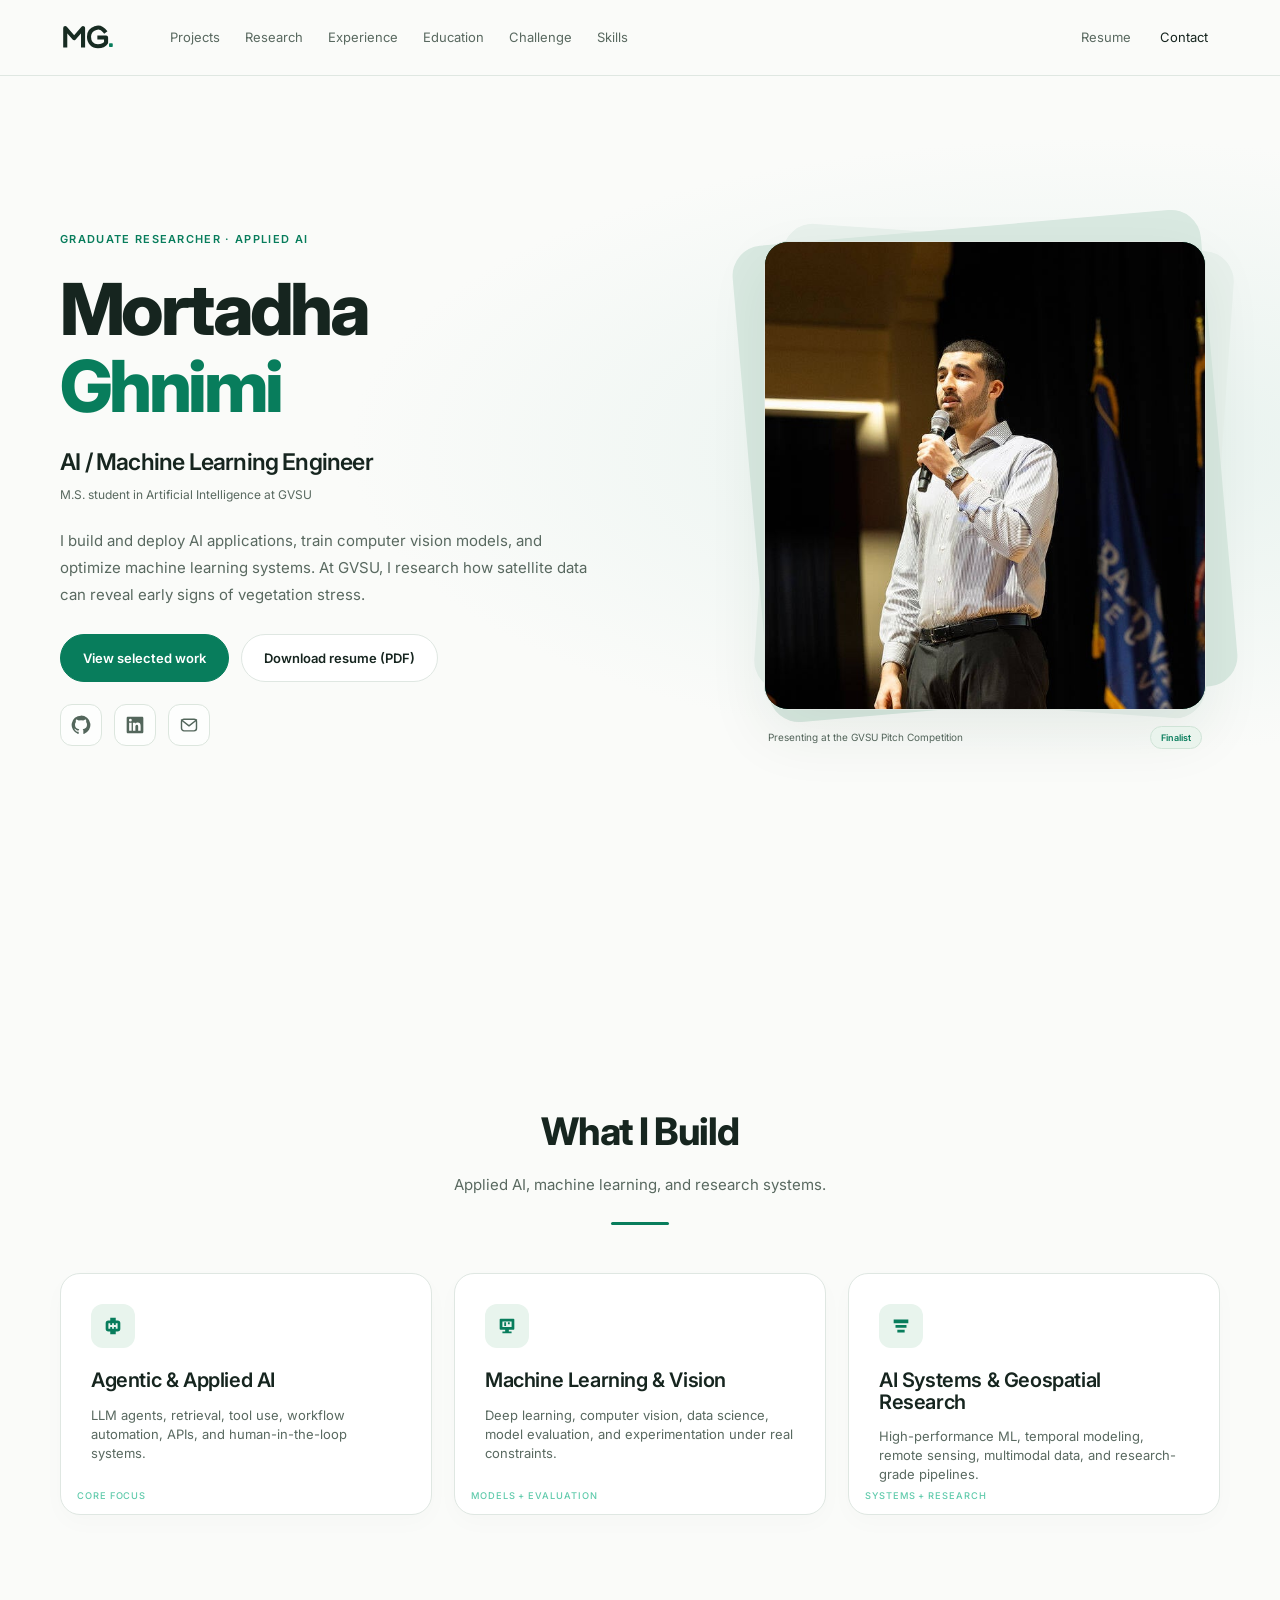
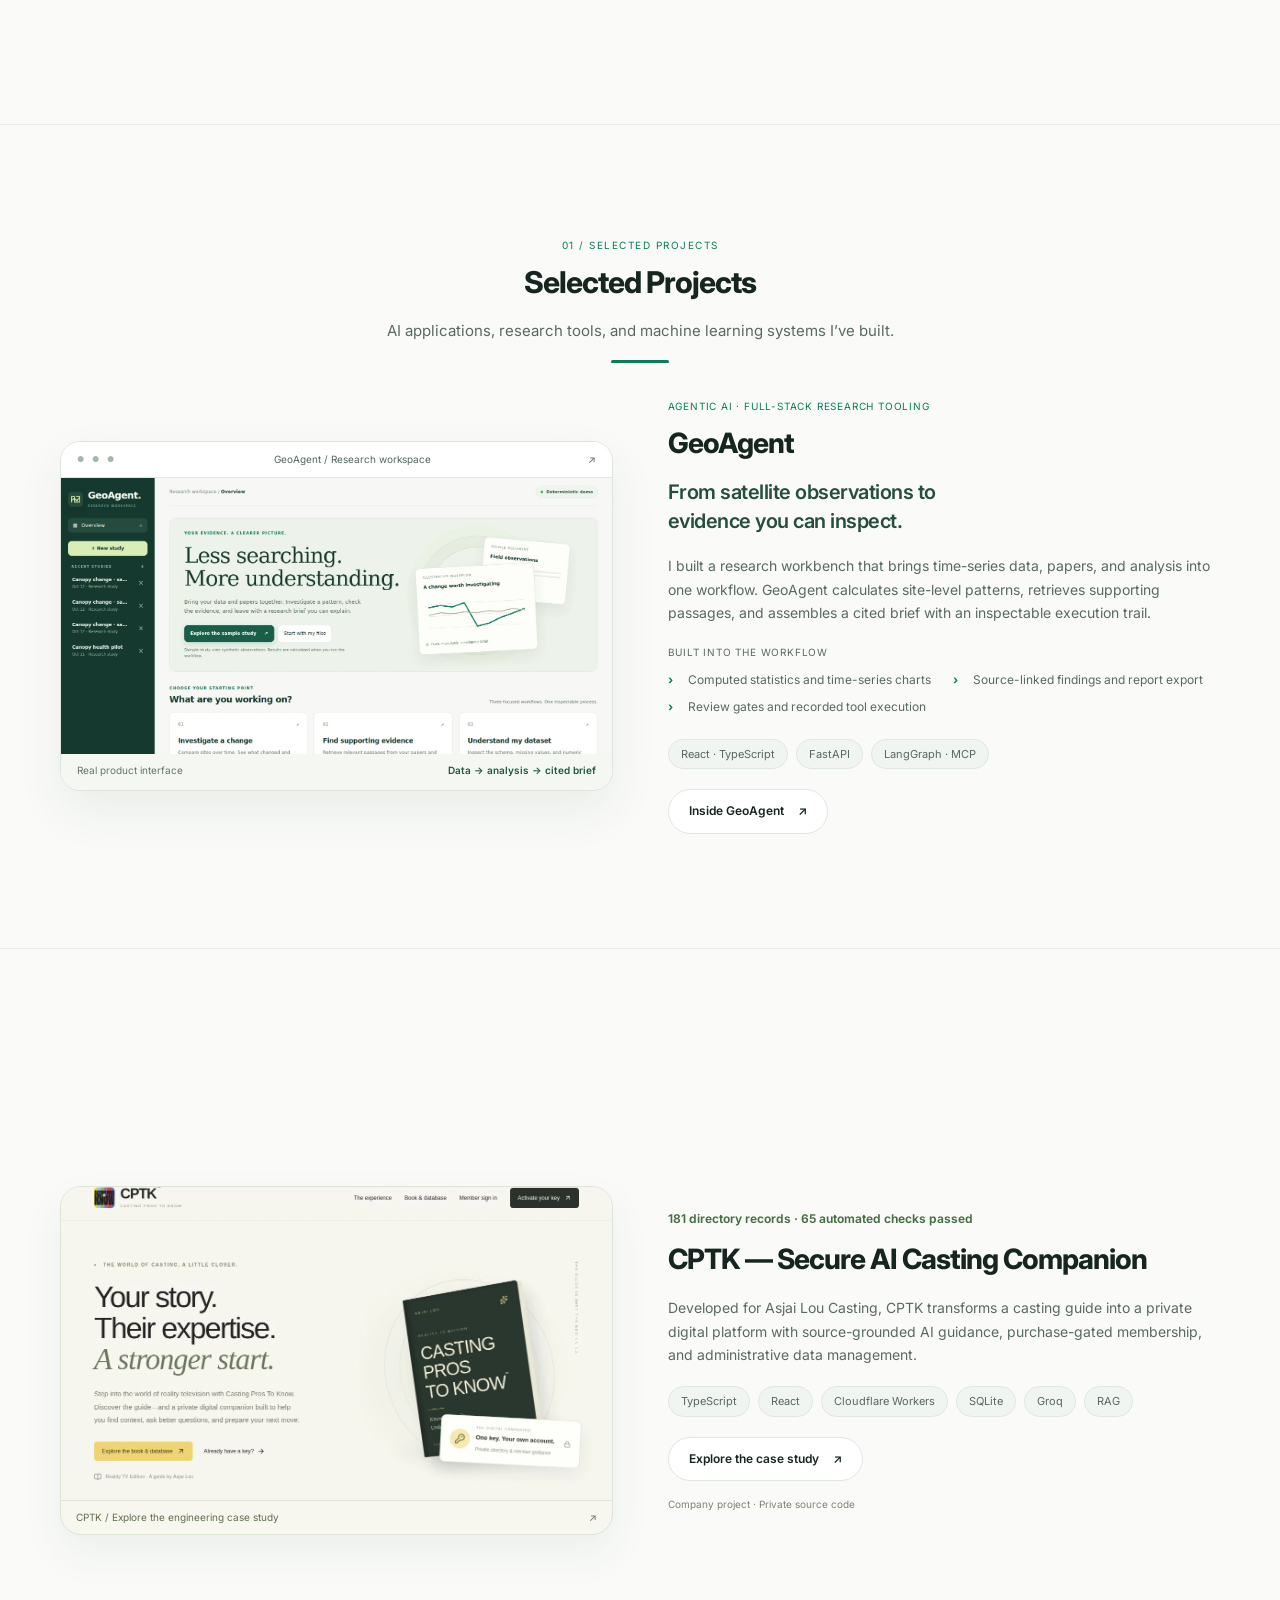
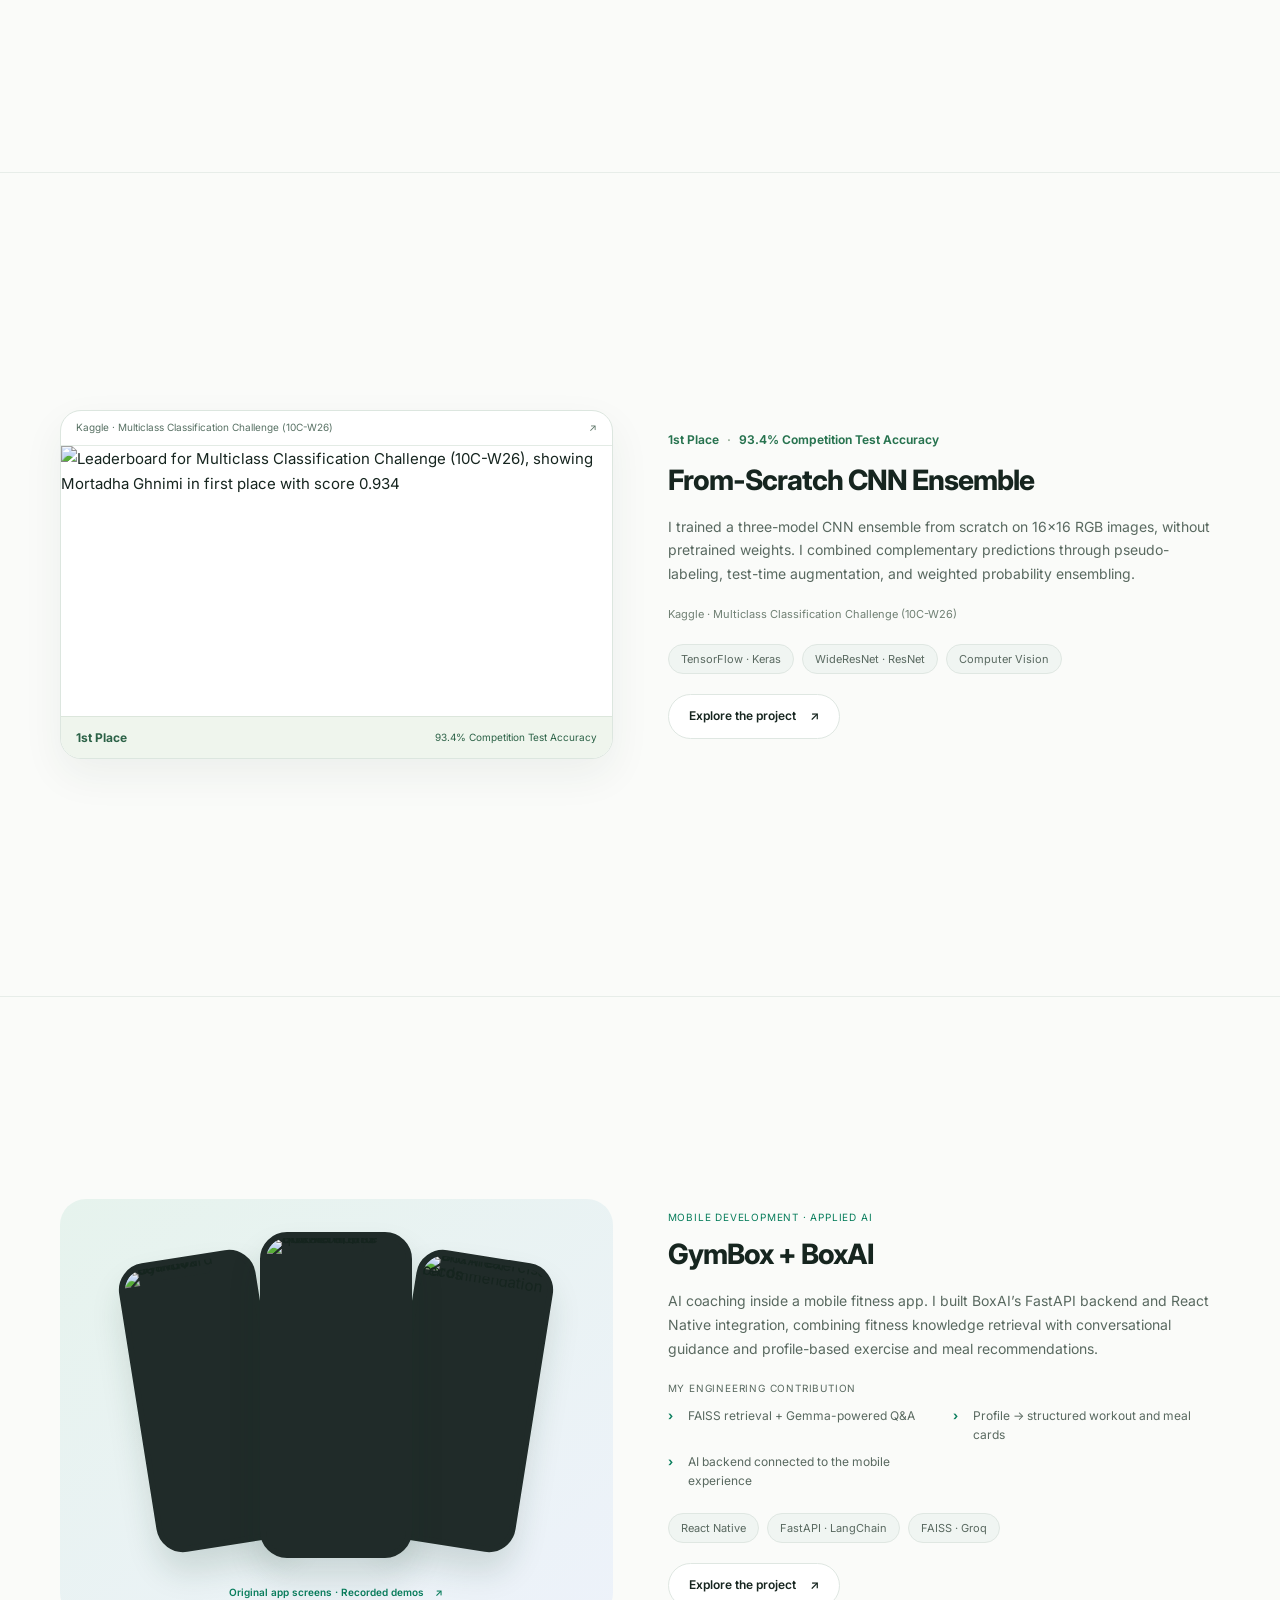
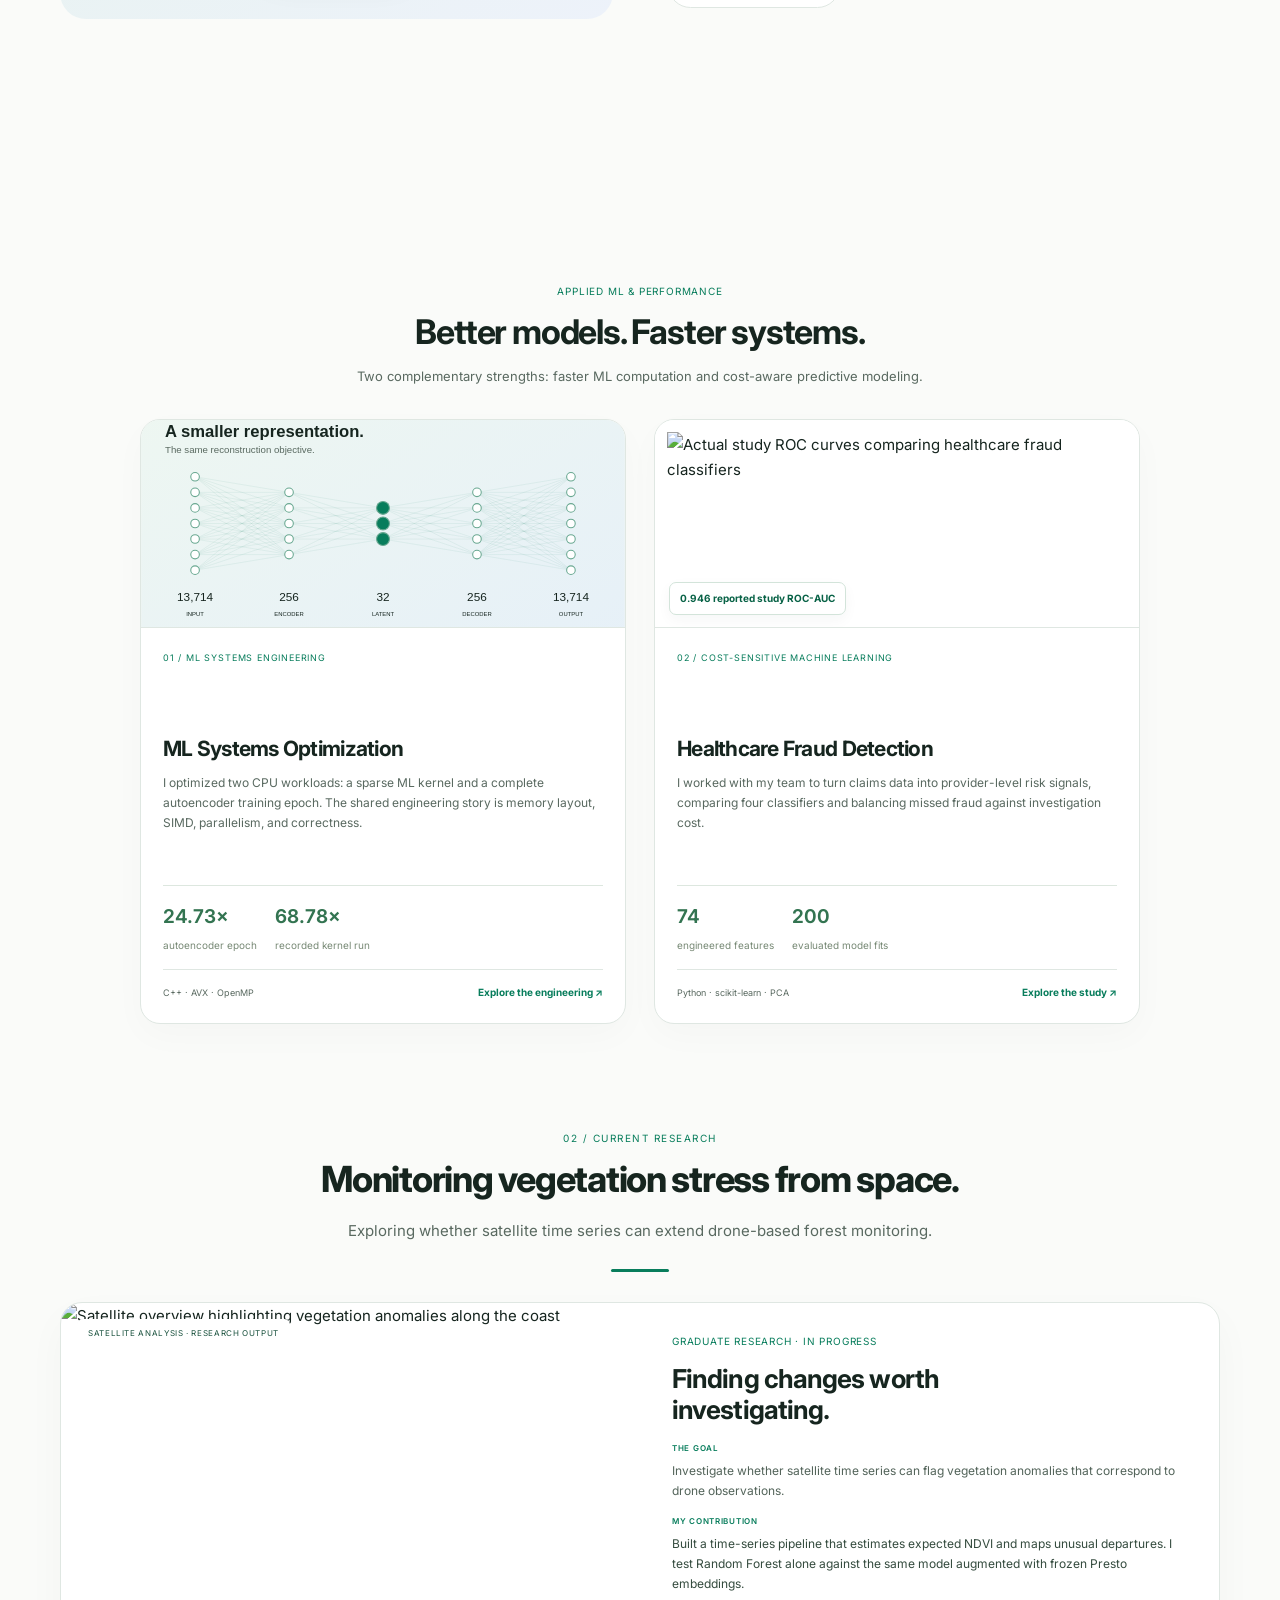
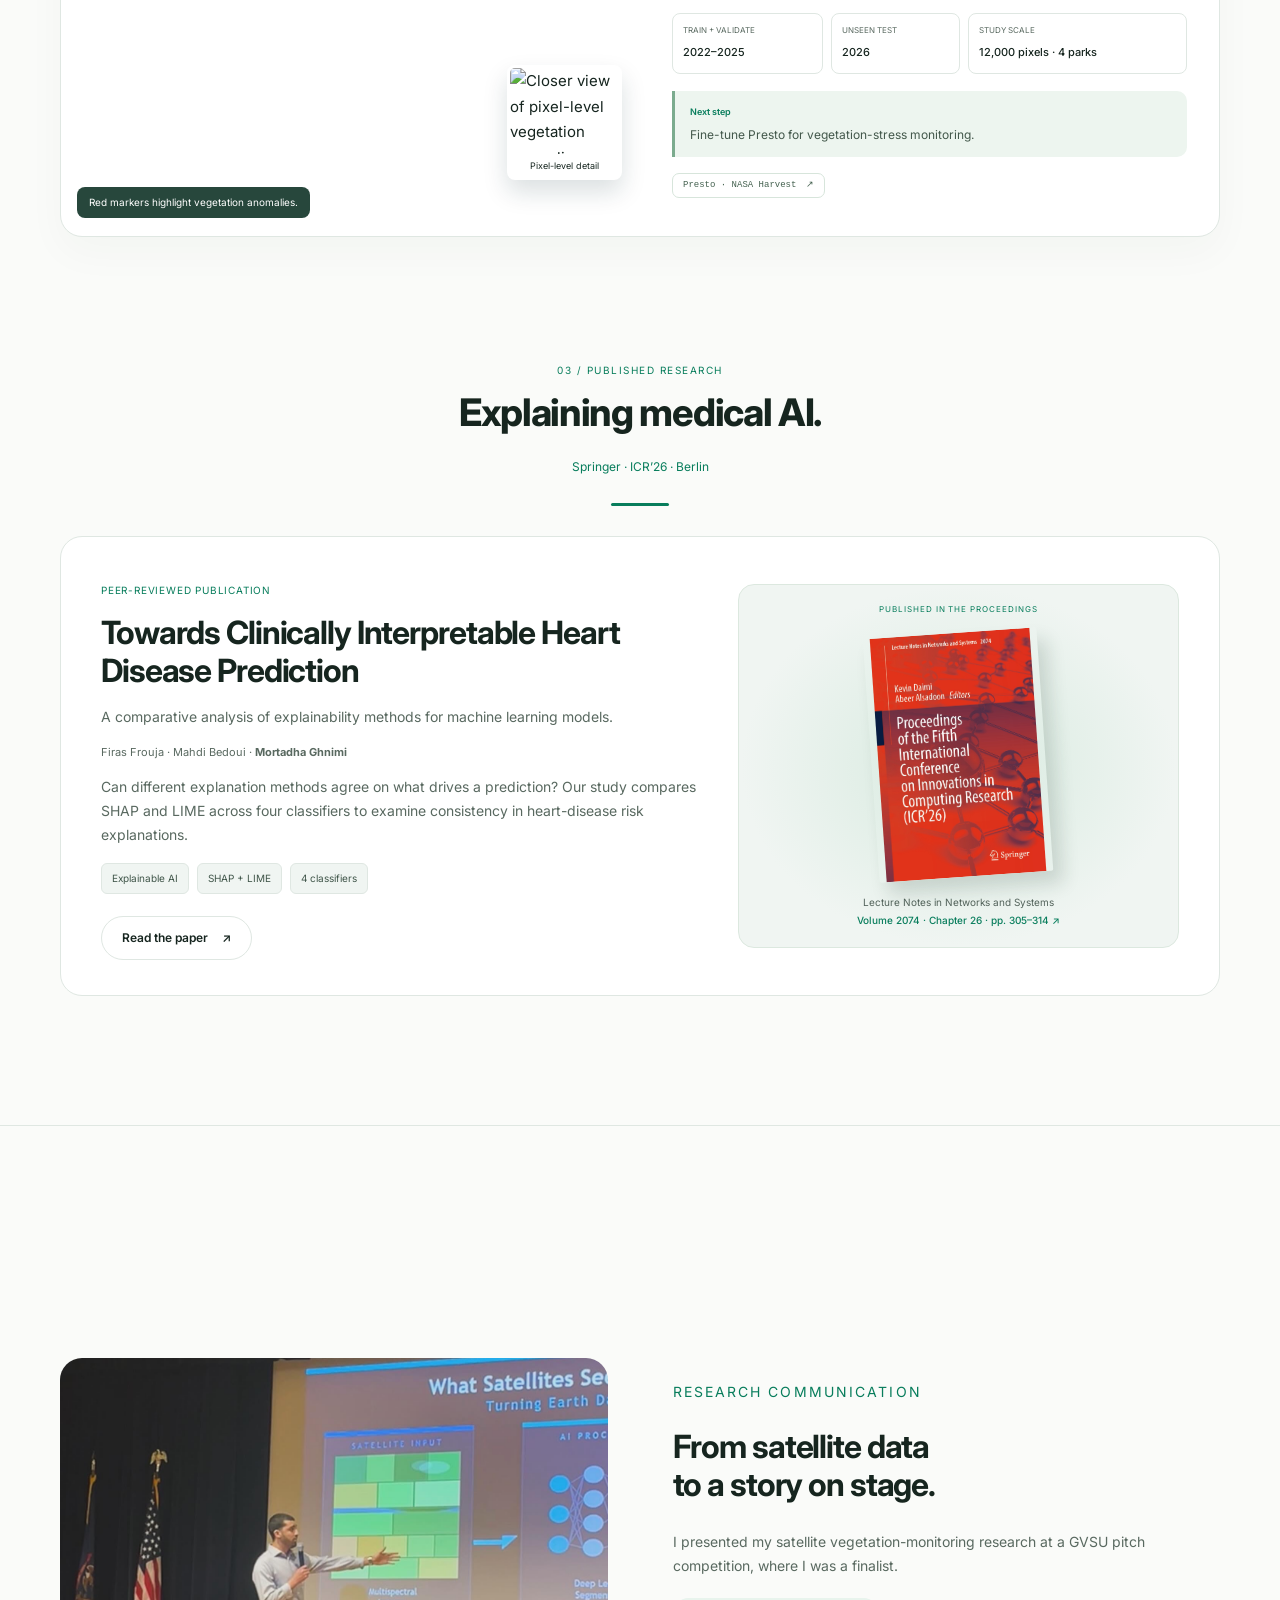
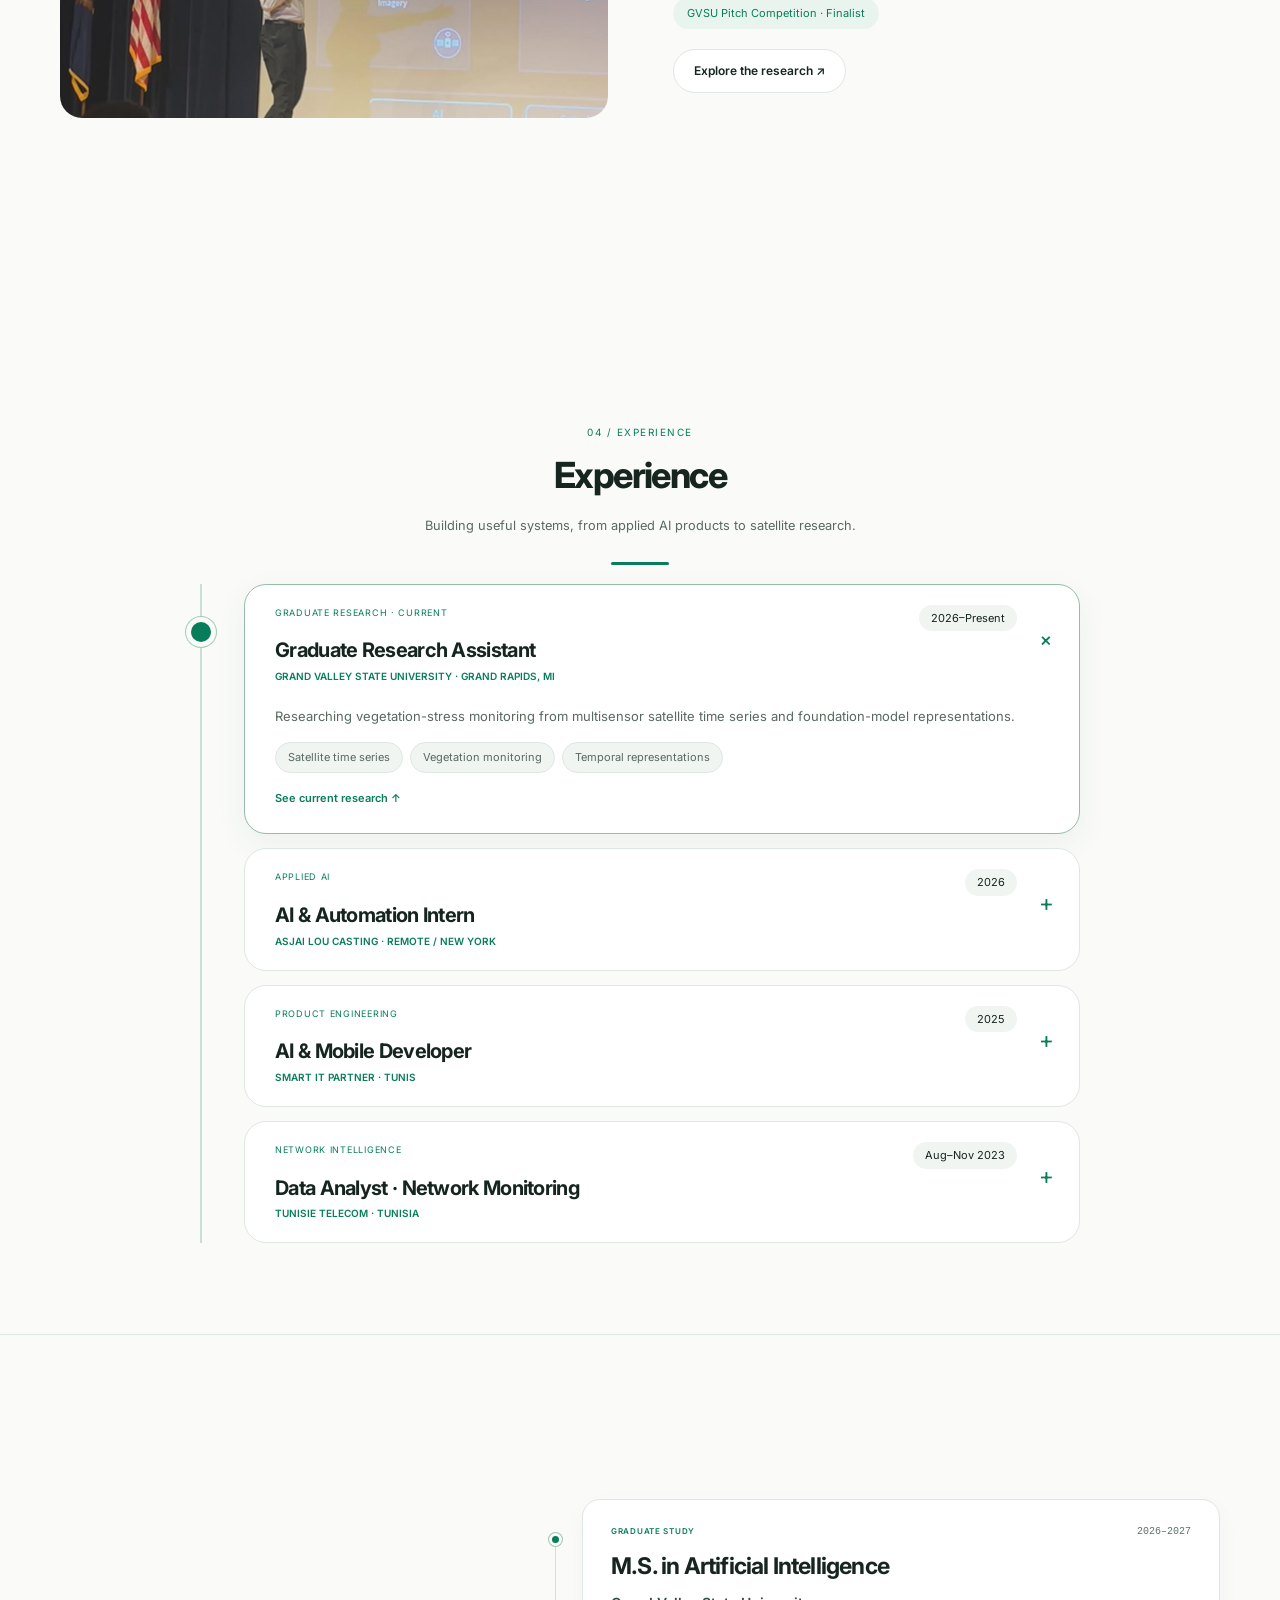
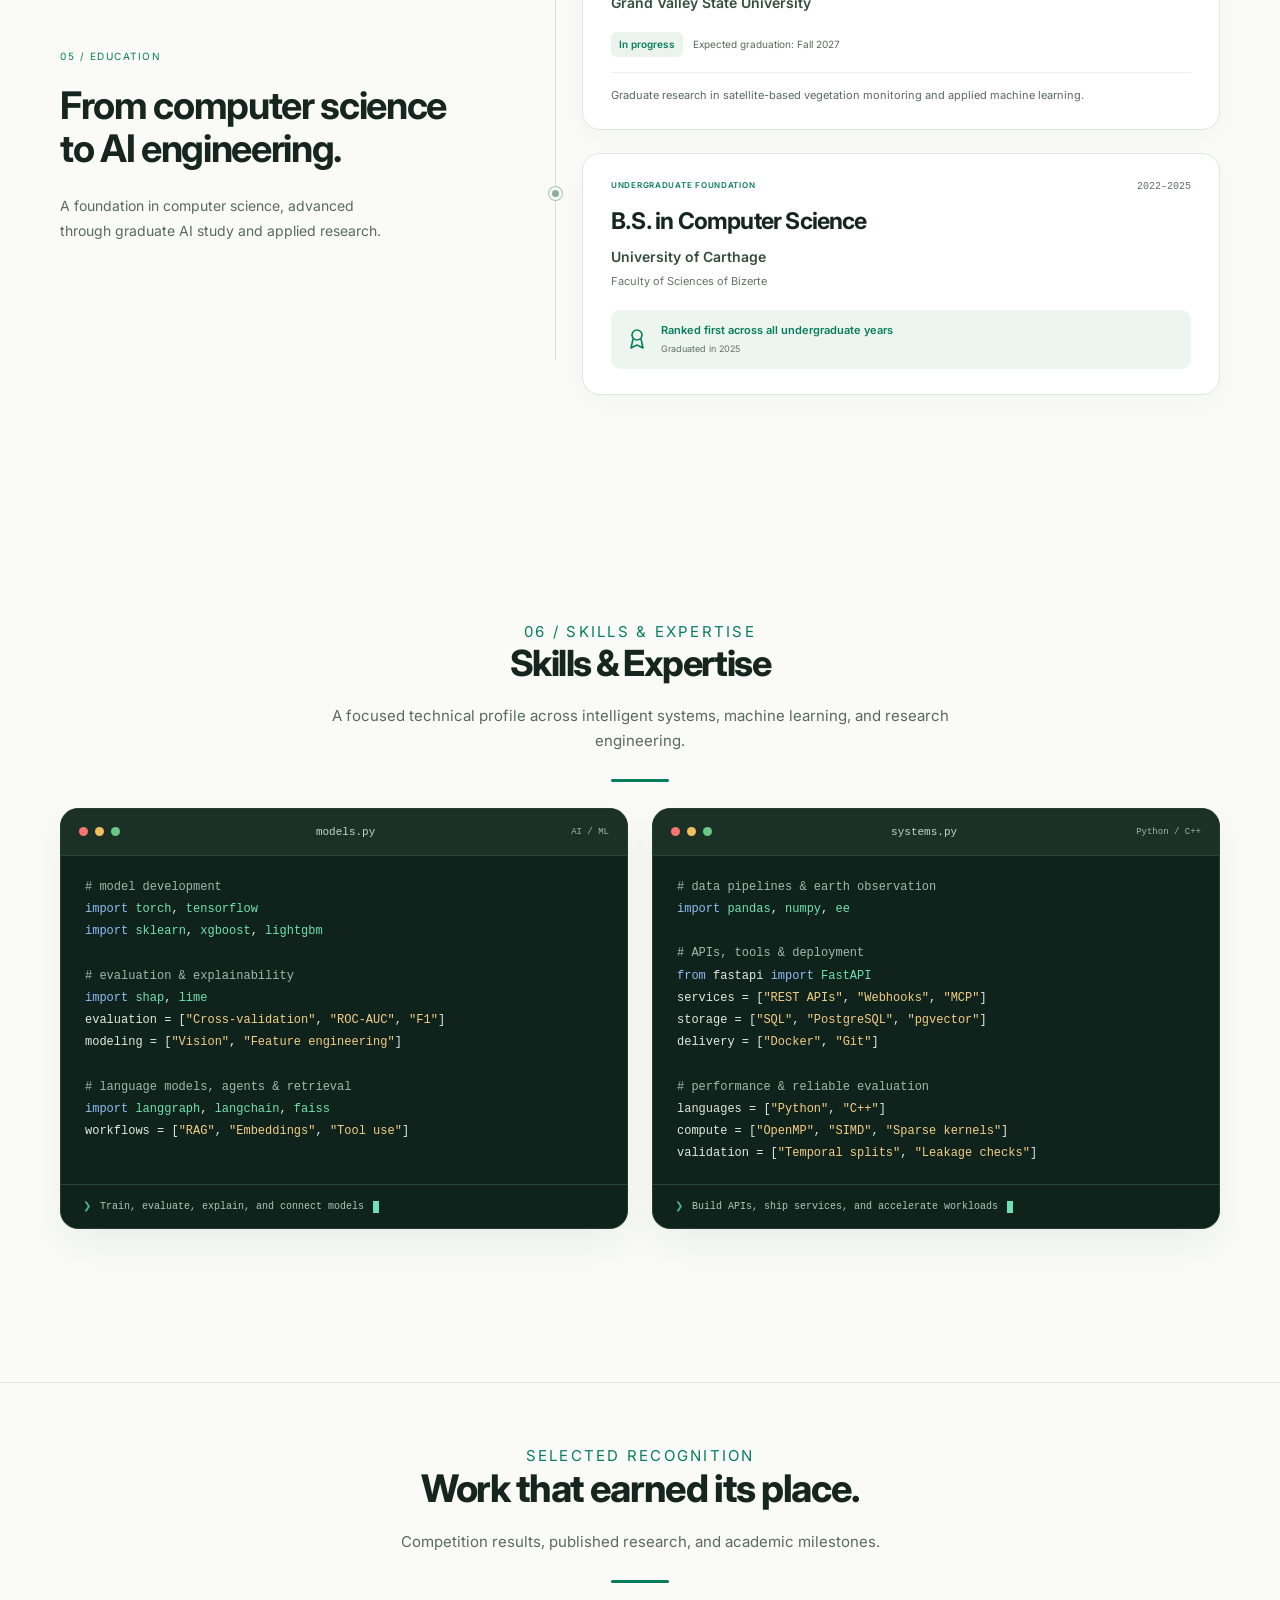
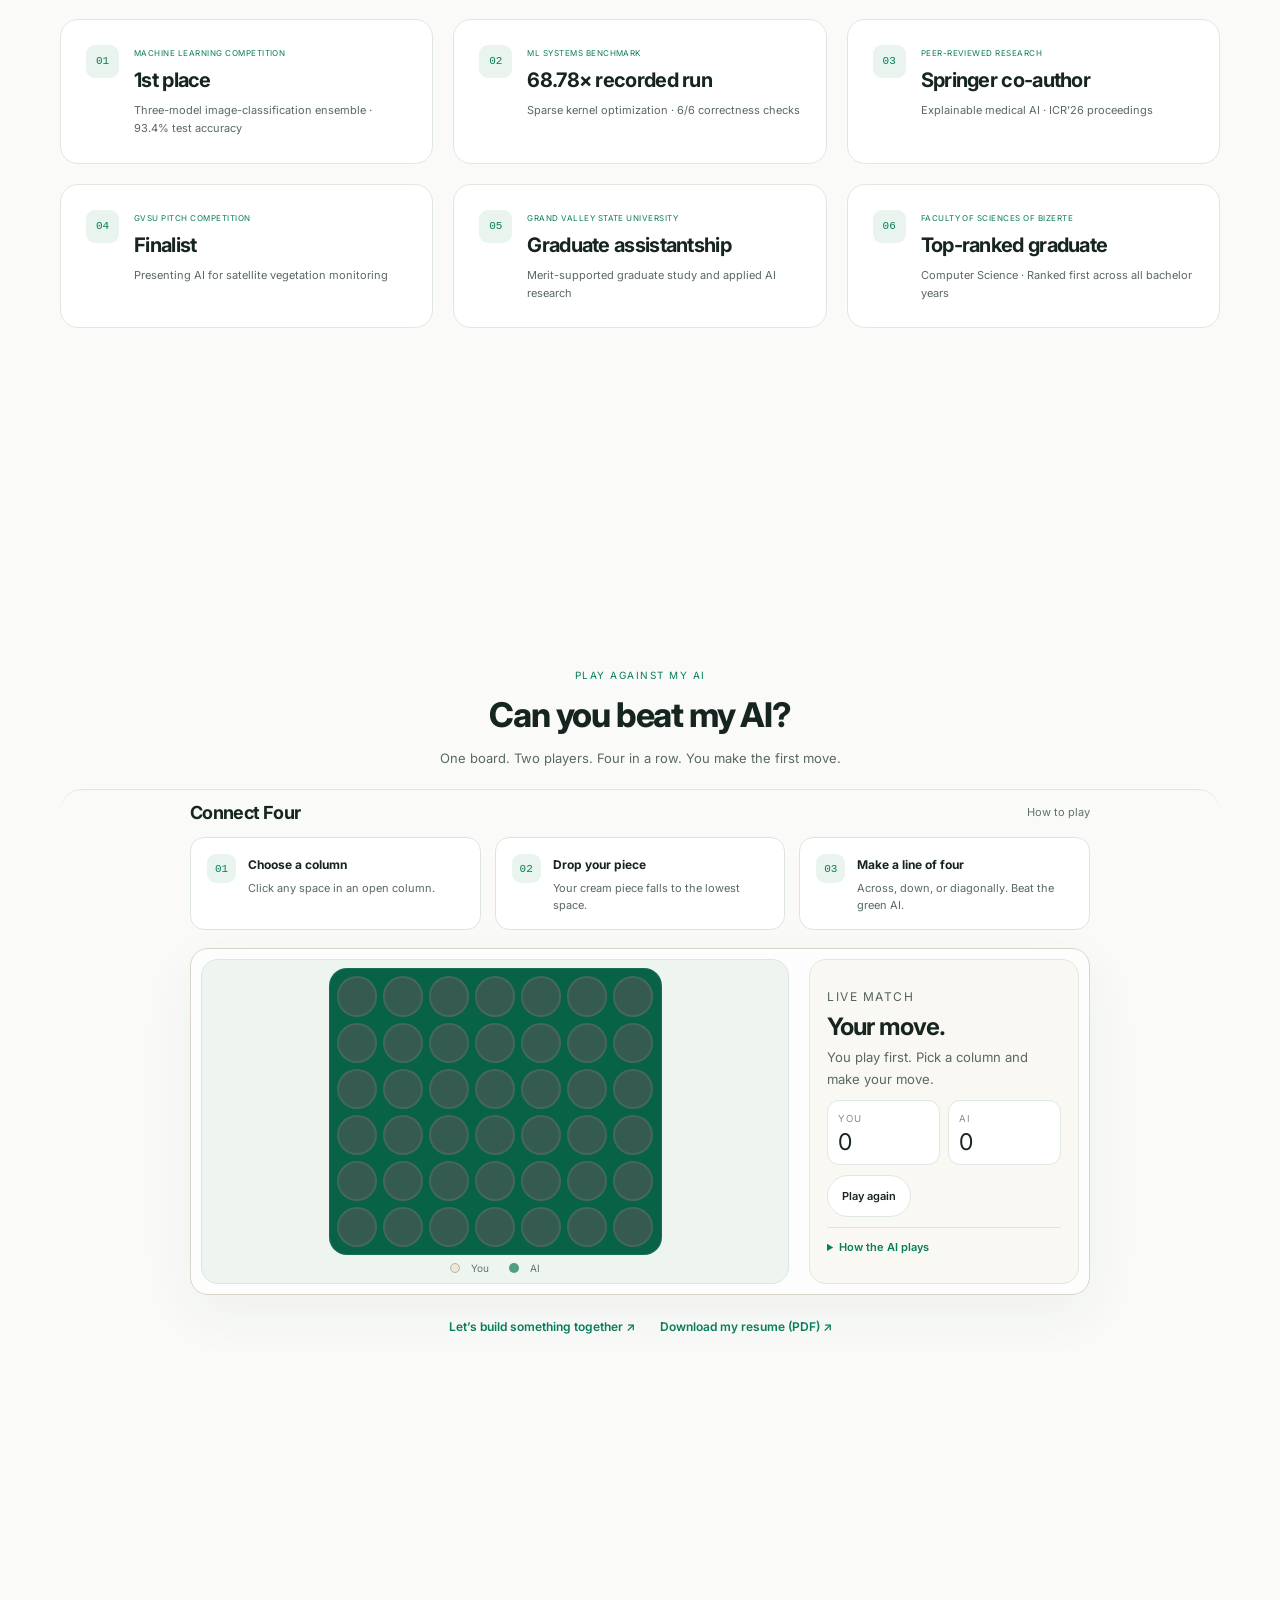
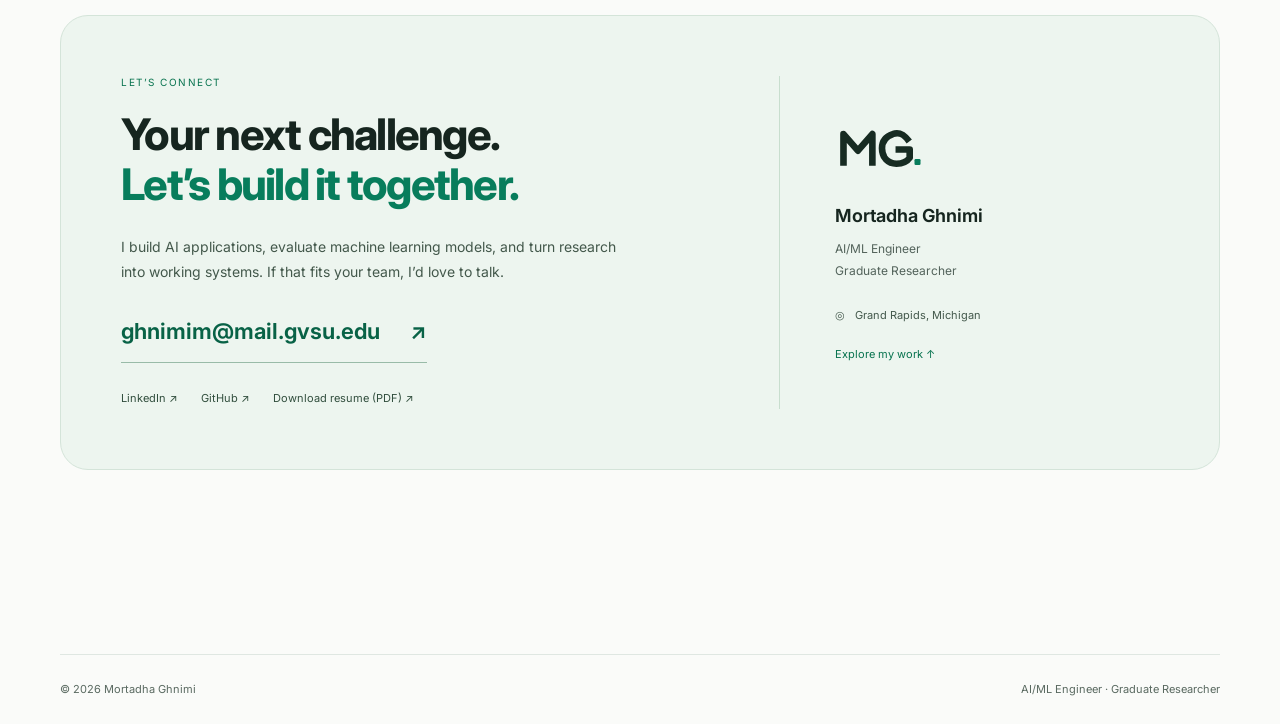
==== index.html @ 66050b5d "Combine ML systems benchmarks and rebuild fraud case study from notebook evidence" ====
<!DOCTYPE html>
<html lang="en">
<head>
  <meta charset="UTF-8">
  <meta name="viewport" content="width=device-width, initial-scale=1.0">
  <title>Mortadha Ghnimi | AI/ML Engineer & Graduate Researcher</title>
  <meta name="description" content="AI/ML engineer and graduate researcher building agentic AI systems, computer vision models, geospatial ML, and high-performance AI systems.">
  <meta property="og:title" content="Mortadha Ghnimi | AI/ML Engineer & Graduate Researcher">
  <meta property="og:description" content="Agentic AI · Computer Vision · Geospatial AI · ML Systems">
  <meta property="og:type" content="website">
  <meta property="og:url" content="https://morta00.github.io/portfolio-preview/">
  <meta property="og:image" content="https://morta00.github.io/portfolio-preview/assets/og-image.png">
  <meta name="twitter:card" content="summary_large_image">
  <meta name="twitter:image" content="https://morta00.github.io/portfolio-preview/assets/og-image.png">
  <link rel="canonical" href="https://morta00.github.io/portfolio-preview/">
  <link rel="icon" href="favicon.svg?v=2" type="image/svg+xml">
  <meta name="theme-color" content="#f4f1e9">
  <link rel="preconnect" href="https://fonts.googleapis.com">
  <link rel="preconnect" href="https://fonts.gstatic.com" crossorigin>
  <link href="https://fonts.googleapis.com/css2?family=Inter:wght@400;500;600;700;800&display=swap" rel="stylesheet">
  <link rel="stylesheet" href="css/style.css">
  <link rel="stylesheet" href="css/portfolio.css?v=20">
  <script type="application/ld+json">
  {
    "@context": "https://schema.org",
    "@type": "Person",
    "name": "Mortadha Ghnimi",
    "jobTitle": "AI/ML Engineer & Graduate Researcher",
    "affiliation": {"@type": "CollegeOrUniversity", "name": "Grand Valley State University"},
    "url": "https://morta00.github.io/portfolio-preview/",
    "sameAs": [
      "https://github.com/morta00",
      "https://www.linkedin.com/in/mortadha-ghnimi-021183252/"
    ]
  }
  </script>
  <link rel="stylesheet" href="css/geoagent.css?v=4">
  <link rel="stylesheet" href="css/vision-case.css?v=1">
  <link rel="stylesheet" href="css/cptk-case.css?v=2">
  <link rel="stylesheet" href="css/systems-portfolio.css?v=1">
</head>
<body>
  <a class="skip" href="#main">Skip to content</a>

  <header class="nav" id="site-header">
    <a class="nav-brand" href="#top" aria-label="Mortadha Ghnimi, home"><img class="brand-mark" src="assets/brand/mg-monogram.svg" alt="" width="58" height="38"></a>
    <button class="nav-toggle" type="button" aria-label="Open menu" aria-expanded="false" aria-controls="site-nav"><span></span><span></span></button>
    <div class="nav-panel" id="site-nav">
      <nav class="nav-links" aria-label="Primary">
        <a href="#work">Projects</a>
        <a href="#research">Research</a>
        <a href="#experience">Experience</a>
        <a href="#education">Education</a>
        <a href="#play">Challenge</a>
        <a href="#about">Skills</a>
      </nav>
      <div class="nav-side">
        <a data-resume-link href="resume.html">Resume</a>
        <a class="nav-contact" href="#contact">Contact</a>
      </div>
    </div>
  </header>

  <main id="main">
    <section class="hero-shell" id="top">
      <div class="wrap hero">
        <div class="hero-copy">
          <p class="eyebrow">Graduate researcher · Applied AI</p>
          <h1>Mortadha<br><span>Ghnimi</span></h1><h2 class="hero-role">AI / Machine Learning Engineer</h2>
          <p class="hero-academic">M.S. student in Artificial Intelligence at GVSU</p>
          <p class="lede">I build and deploy AI applications, train computer vision models, and optimize machine learning systems. At GVSU, I research how satellite data can reveal early signs of vegetation stress.</p>
          <p class="domains">Agentic AI <span>·</span> Computer Vision <span>·</span> Remote Sensing <span>·</span> ML Systems</p>
          <div class="actions">
            <a class="btn btn-primary" href="#work">View selected work</a>
            <a class="btn btn-secondary" data-resume-link href="resume.html">Download resume (PDF)</a>
          </div>
          <div class="hero-socials" aria-label="Professional profiles and email">
            <a href="https://github.com/morta00" target="_blank" rel="noopener noreferrer" aria-label="Mortadha on GitHub" title="GitHub"><svg viewBox="0 0 24 24" fill="currentColor" aria-hidden="true"><path d="M12 .75a11.25 11.25 0 0 0-3.56 21.92c.56.1.77-.24.77-.54v-2.1c-3.13.68-3.79-1.33-3.79-1.33-.51-1.3-1.25-1.65-1.25-1.65-1.02-.7.08-.69.08-.69 1.13.08 1.72 1.16 1.72 1.16 1 1.72 2.63 1.22 3.27.93.1-.72.4-1.22.71-1.5-2.5-.28-5.13-1.25-5.13-5.56 0-1.23.44-2.23 1.16-3.02-.12-.29-.5-1.43.11-2.98 0 0 .94-.3 3.1 1.15a10.8 10.8 0 0 1 5.63 0c2.15-1.46 3.09-1.15 3.09-1.15.62 1.55.23 2.69.12 2.98.72.79 1.15 1.79 1.15 3.02 0 4.32-2.63 5.27-5.14 5.55.4.35.76 1.04.76 2.1v3.1c0 .3.2.65.77.54A11.25 11.25 0 0 0 12 .75Z"/></svg></a>
            <a href="https://www.linkedin.com/in/mortadha-ghnimi-021183252/" target="_blank" rel="noopener noreferrer" aria-label="Mortadha on LinkedIn" title="LinkedIn"><svg viewBox="0 0 24 24" fill="currentColor" aria-hidden="true"><path d="M20.45 2H3.55C2.69 2 2 2.68 2 3.52v16.96C2 21.32 2.69 22 3.55 22h16.9c.86 0 1.55-.68 1.55-1.52V3.52C22 2.68 21.31 2 20.45 2ZM7.93 18.75H4.98V9.2h2.95v9.55ZM6.45 7.9a1.71 1.71 0 1 1 0-3.42 1.71 1.71 0 0 1 0 3.42Zm12.3 10.85H15.8V14.1c0-1.1-.02-2.53-1.54-2.53-1.54 0-1.78 1.2-1.78 2.45v4.73H9.53V9.2h2.83v1.3h.04c.39-.75 1.35-1.54 2.78-1.54 2.98 0 3.57 1.96 3.57 4.51v5.28Z"/></svg></a>
            <a href="mailto:ghnimim@mail.gvsu.edu" aria-label="Email Mortadha" title="Email"><svg viewBox="0 0 24 24" fill="none" stroke="currentColor" stroke-width="1.7" stroke-linecap="round" stroke-linejoin="round" aria-hidden="true"><rect x="3" y="5" width="18" height="14" rx="3"/><path d="m3 6 9 7 9-7"/></svg></a>
          </div>
        </div>
        <figure class="hero-media">
          <div class="hero-stage">
            <img id="hero-portrait" src="assets/hero/pitch-presenting.png" alt="Mortadha Ghnimi presenting at a GVSU pitch competition" width="1024" height="682">
          </div>
          <figcaption class="hero-photo-caption"><span>Presenting at the GVSU Pitch Competition</span><strong>Finalist</strong></figcaption>
        </figure>
      </div>
    </section>

<section class="build-section"><div class="wrap"><header class="center-head"><h2>What I Build</h2><p>Applied AI, machine learning, and research systems.</p></header>        <div class="expertise-cards" aria-label="Areas of expertise">
          <article class="expertise-card expertise-card-featured">
            <div class="expertise-icon" aria-hidden="true">
              <svg viewBox="0 0 24 24"><path d="M9 3h6v3h2a3 3 0 0 1 3 3v6a3 3 0 0 1-3 3h-2v3H9v-3H7a3 3 0 0 1-3-3V9a3 3 0 0 1 3-3h2V3Zm0 6H7v6h2v-2h2v2h2v-2h2v2h2V9h-2v2h-2V9h-2v2H9V9Z"/></svg>
            </div>
            <span class="expertise-number">01</span>
            <h3>Agentic & Applied AI</h3>
            <p>LLM agents, retrieval, tool use, workflow automation, APIs, and human-in-the-loop systems.</p>
            <div class="expertise-line"><span>CORE FOCUS</span><i></i></div>
          </article>

          <article class="expertise-card">
            <div class="expertise-icon" aria-hidden="true">
              <svg viewBox="0 0 24 24"><path d="M5 4h14a1 1 0 0 1 1 1v10a1 1 0 0 1-1 1h-5v2h3v2H7v-2h3v-2H5a1 1 0 0 1-1-1V5a1 1 0 0 1 1-1Zm2 3v6h10V7H7Zm2 1h2v4H9V8Zm4 0h2v2h-2V8Z"/></svg>
            </div>
            <span class="expertise-number">02</span>
            <h3>Machine Learning & Vision</h3>
            <p>Deep learning, computer vision, data science, model evaluation, and experimentation under real constraints.</p>
            <div class="expertise-line"><span>MODELS + EVALUATION</span><i></i></div>
          </article>

          <article class="expertise-card">
            <div class="expertise-icon" aria-hidden="true">
              <svg viewBox="0 0 24 24"><path d="M4 5h16v4H4V5Zm2 6h12v3H6v-3Zm2 5h8v3H8v-3Z"/></svg>
            </div>
            <span class="expertise-number">03</span>
            <h3>AI Systems & Geospatial Research</h3>
            <p>High-performance ML, temporal modeling, remote sensing, multimodal data, and research-grade pipelines.</p>
            <div class="expertise-line"><span>SYSTEMS + RESEARCH</span><i></i></div>
          </article>
        </div>

</div></section>
    <section class="projects-showcase" id="work" aria-label="Selected projects">

      <section class="project-feature-screen project-first-screen" id="geoagent" aria-labelledby="geoagent-title">      <header class="wrap projects-showcase-head">
        <div>
          <p class="section-label">01 / Selected projects</p>
          <h2>Selected Projects</h2>
        </div>
        <p>AI applications, research tools, and machine learning systems I’ve built.</p>
      </header>
        <div class="wrap project-feature-grid">
          <a class="geoagent-preview" href="work/geoagent.html" aria-label="Explore GeoAgent, a research workspace for satellite data">
            <span class="geoagent-browserbar"><span class="geoagent-dots" aria-hidden="true">● ● ●</span><span>GeoAgent / Research workspace</span><span aria-hidden="true">↗</span></span>
            <img src="assets/geoagent/overview.webp" alt="GeoAgent interface with three workflows: investigate a change, find supporting evidence, and understand a dataset" width="1440" height="1100" loading="lazy">
            <span class="geoagent-preview-footer"><span>Real product interface</span><strong>Data → analysis → cited brief</strong></span>
          </a>
          <div class="project-feature-copy">
            <p class="project-feature-category">Agentic AI · Full-stack research tooling</p>
            <h2 id="geoagent-title">GeoAgent</h2>
            <p class="geoagent-home-tagline">From satellite observations to evidence you can inspect.</p>
            <p class="project-feature-description">I built a research workbench that brings time-series data, papers, and analysis into one workflow. GeoAgent calculates site-level patterns, retrieves supporting passages, and assembles a cited brief with an inspectable execution trail.</p>
            <p class="project-capabilities-label">Built into the workflow</p>
            <ul class="project-capabilities">
              <li>Computed statistics and time-series charts</li>
              <li>Source-linked findings and report export</li>
              <li>Review gates and recorded tool execution</li>
            </ul>
            <div class="project-tech"><span>React · TypeScript</span><span>FastAPI</span><span>LangGraph · MCP</span></div>
            <a class="project-case-link" href="work/geoagent.html">Inside GeoAgent <span aria-hidden="true">↗</span></a>
          </div>
        </div>
      </section>

      <section class="project-feature-screen" id="asjai" aria-labelledby="asjai-title">
        <div class="wrap project-feature-grid project-feature-reverse">
          <a class="cptk-preview" href="work/asjai.html?v=2" aria-label="Explore CPTK Secure AI Casting Companion">
            <img src="assets/cptk/public-storefront.webp" alt="Actual CPTK public homepage showing Casting Pros To Know and its private digital companion" width="1200" height="750" loading="lazy">
            <span class="cptk-preview-caption">CPTK / Explore the engineering case study <span aria-hidden="true">↗</span></span>
          </a>
          <div class="project-feature-copy">
            <p class="cptk-card-result">181 directory records · 65 automated checks passed</p>
            <h2 id="asjai-title">CPTK &mdash; Secure AI Casting Companion</h2>
            <p class="project-feature-description">Developed for Asjai Lou Casting, CPTK transforms a casting guide into a private digital platform with source-grounded AI guidance, purchase-gated membership, and administrative data management.</p>
            <div class="project-tech"><span>TypeScript</span><span>React</span><span>Cloudflare Workers</span><span>SQLite</span><span>Groq</span><span>RAG</span></div>
            <a class="project-case-link" href="work/asjai.html?v=2">Explore the case study <span aria-hidden="true">↗</span></a>
            <p class="cptk-private-note">Company project · Private source code</p>
          </div>
        </div>
      </section>

      <section class="project-feature-screen" id="vision" aria-labelledby="vision-title">
        <div class="wrap project-feature-grid">
          <a class="vision-preview" href="work/kaggle.html" aria-label="Explore the first-place image classification project">
            <span class="vision-preview-head">Kaggle · Multiclass Classification Challenge (10C-W26) <span aria-hidden="true">↗</span></span>
            <img src="assets/kaggle/leaderboard.png" alt="Leaderboard for Multiclass Classification Challenge (10C-W26), showing Mortadha Ghnimi in first place with score 0.934" width="799" height="418" loading="lazy">
            <span class="vision-preview-foot"><strong>1st Place</strong><span>93.4% Competition Test Accuracy</span></span>
          </a>
          <div class="project-feature-copy">
            <p class="vision-card-result">1st Place <span>·</span> 93.4% Competition Test Accuracy</p>
            <h2 id="vision-title">From-Scratch CNN Ensemble</h2>
            <p class="project-feature-description">I trained a three-model CNN ensemble from scratch on 16×16 RGB images, without pretrained weights. I combined complementary predictions through pseudo-labeling, test-time augmentation, and weighted probability ensembling.</p>
            <p class="vision-card-scope">Kaggle · Multiclass Classification Challenge (10C-W26)</p>
            <div class="project-tech"><span>TensorFlow · Keras</span><span>WideResNet · ResNet</span><span>Computer Vision</span></div>
            <a class="project-case-link" href="work/kaggle.html">Explore the project <span aria-hidden="true">↗</span></a>
          </div>
        </div>
      </section>

<section class="project-feature-screen" id="gymbox"><div class="wrap project-feature-grid"><a class="mobile-showcase" href="work/gymbox.html" aria-label="Explore GymBox and BoxAI case study, screenshots, and recorded demonstrations"><span class="mobile-glow" aria-hidden="true"></span><figure class="phone-device phone-left"><img src="assets/gymbox/screens/home-dashboard.png" alt="GymBox activity dashboard" loading="lazy"></figure><figure class="phone-device phone-center"><img src="assets/gymbox/screens/boxai.png" alt="BoxAI fitness question and answer in the mobile app" loading="lazy"></figure><figure class="phone-device phone-right"><img src="assets/gymbox/screens/home.png" alt="BoxAI exercise and meal recommendation cards" loading="lazy"></figure><span class="mobile-caption">Original app screens · Recorded demos <span aria-hidden="true">↗</span></span></a><div class="project-feature-copy"><p class="project-feature-category">Mobile development · Applied AI</p><h2>GymBox + BoxAI</h2><p class="project-feature-description">AI coaching inside a mobile fitness app. I built BoxAI’s FastAPI backend and React Native integration, combining fitness knowledge retrieval with conversational guidance and profile-based exercise and meal recommendations.</p><p class="project-capabilities-label">My engineering contribution</p><ul class="project-capabilities"><li>FAISS retrieval + Gemma-powered Q&amp;A</li><li>Profile → structured workout and meal cards</li><li>AI backend connected to the mobile experience</li></ul><div class="project-tech"><span>React Native</span><span>FastAPI · LangChain</span><span>FAISS · Groq</span></div><a class="project-case-link" href="work/gymbox.html">Explore the project <span aria-hidden="true">↗</span></a></div></div></section>      <section class="project-more-screen" id="engineering" aria-labelledby="more-work-title">
        <div class="wrap project-more-inner">
          <header class="project-more-heading">
            <p class="project-feature-category">Applied ML &amp; Performance</p>
            <h2 id="more-work-title">Better models. Faster systems.</h2>
            <p class="section-focus-description">Two complementary strengths: faster ML computation and cost-aware predictive modeling.</p>
          </header>
          <div class="engineering-gallery engineering-gallery-two">
            <a class="engineering-card systems-summary-card" id="autoencoder" href="work/ml-systems.html"><span id="hpc" class="systems-anchor"></span><div class="engineering-visual architecture-thumb"><img src="assets/cards/autoencoder.svg" alt="Autoencoder architecture with a sparse input layer and dense reconstruction" loading="lazy"></div><div class="engineering-copy"><p class="project-feature-category">01 / ML systems engineering</p><h3>ML Systems Optimization</h3><p>I optimized two CPU workloads: a sparse ML kernel and a complete autoencoder training epoch. The shared engineering story is memory layout, SIMD, parallelism, and correctness.</p><div class="systems-card-metrics"><span><strong>24.73×</strong> autoencoder epoch</span><span><strong>68.78×</strong> recorded kernel run</span></div><div class="engineering-bottom"><span>C++ · AVX · OpenMP</span><strong>Explore the engineering ↗</strong></div></div></a>
            <a class="engineering-card" id="fraud" href="work/fraud.html"><div class="engineering-visual result-thumb"><img src="assets/fraud/roc-curves.png" alt="Actual study ROC curves comparing healthcare fraud classifiers" loading="lazy"><span>0.946 reported study ROC-AUC</span></div><div class="engineering-copy"><p class="project-feature-category">02 / Cost-sensitive machine learning</p><h3>Healthcare Fraud Detection</h3><p>I worked with my team to turn claims data into provider-level risk signals, comparing four classifiers and balancing missed fraud against investigation cost.</p><div class="systems-card-metrics"><span><strong>74</strong> engineered features</span><span><strong>200</strong> evaluated model fits</span></div><div class="engineering-bottom"><span>Python · scikit-learn · PCA</span><strong>Explore the study ↗</strong></div></div></a>
          </div>
        </div>
      </section>
    </section>

    <section class="research-portfolio research-sequence" aria-label="Research and publications">
      <section class="research-screen-v10" id="research" aria-labelledby="satellite-section-title">
        <div class="wrap research-screen-inner">
          <header class="research-screen-head">
            <div>
              <p class="section-label">02 / Current research</p>
              <h2 id="satellite-section-title">Monitoring vegetation stress from space.</h2>
            </div>
            <p>Exploring whether satellite time series can extend drone-based forest monitoring.</p>
          </header>
          <article class="research-feature-card" aria-labelledby="satellite-title">
            <div class="research-feature-image">
              <img src="assets/research/anomaly-overview.png" alt="Satellite overview highlighting vegetation anomalies along the coast" loading="lazy">
              <figure class="research-feature-inset">
                <img src="assets/research/anomaly-detail.png" alt="Closer view of pixel-level vegetation anomalies" loading="lazy">
                <figcaption>Pixel-level detail</figcaption>
              </figure>
              <span class="research-map-label">SATELLITE ANALYSIS · RESEARCH OUTPUT</span><span class="research-image-caption">Red markers highlight vegetation anomalies.</span>
            </div>
            <div class="research-feature-copy">
              <div class="research-card-kicker"><span class="research-live-dot"></span> Graduate research · In progress</div>
              <h3 id="satellite-title">Finding changes worth investigating.</h3>
              <div class="research-story research-story-clean"><div><span class="research-story-label">The goal</span><p>Investigate whether satellite time series can flag vegetation anomalies that correspond to drone observations.</p></div><div><span class="research-story-label">My contribution</span><p>Built a time-series pipeline that estimates expected NDVI and maps unusual departures. I test Random Forest alone against the same model augmented with frozen Presto embeddings.</p></div></div>
              <div class="research-facts" aria-label="Research setup">
                <span><small>Train + validate</small><strong>2022–2025</strong></span>
                <span><small>Unseen test</small><strong>2026</strong></span>
                <span><small>Study scale</small><strong>12,000 pixels · 4 parks</strong></span>
              </div>
              <div class="research-finding research-next-focus"><span>Next step</span><p>Fine-tune Presto for vegetation-stress monitoring.</p></div><a class="research-model-tag" href="https://github.com/nasaharvest/presto" target="_blank" rel="noopener noreferrer" aria-label="Presto by NASA Harvest, official model repository">Presto · NASA Harvest <span aria-hidden="true">↗</span></a>
            </div>
          </article>
        </div>
      </section>

      <section class="publication-screen-v10" id="publication" aria-labelledby="publication-title">
        <div class="wrap publication-screen-inner">
          <header class="publication-screen-head">
            <div>
              <p class="section-label">03 / Published research</p>
              <h2>Explaining medical AI.</h2>
            </div>
            <span class="publication-venue">Springer · ICR’26 · Berlin</span>
          </header>
          <article class="research-paper-card research-paper-card-v10">
            <div class="paper-main-copy">
              <p class="paper-peer-label">Peer-reviewed publication</p>
              <h3 id="publication-title">Towards Clinically Interpretable Heart Disease Prediction</h3>
              <p class="research-paper-subtitle">A comparative analysis of explainability methods for machine learning models.</p>
              <p class="research-paper-authors">Firas Frouja · Mahdi Bedoui · <strong>Mortadha Ghnimi</strong></p>
              <p class="research-paper-summary">Can different explanation methods agree on what drives a prediction? Our study compares SHAP and LIME across four classifiers to examine consistency in heart-disease risk explanations.</p><div class="publication-topics"><span>Explainable AI</span><span>SHAP + LIME</span><span>4 classifiers</span></div>
              <a class="research-paper-link" href="https://doi.org/10.1007/978-3-032-32636-2_26" target="_blank" rel="noopener noreferrer">Read the paper <span aria-hidden="true">↗</span></a>
            </div>
            <a class="publication-cover-stage" href="https://link.springer.com/book/10.1007/978-3-032-32636-2" target="_blank" rel="noopener noreferrer" aria-label="View the Springer ICR 2026 proceedings"><span class="publication-cover-tag">PUBLISHED IN THE PROCEEDINGS</span><img src="assets/publication/icr26-cover.jpg" alt="Official cover of Proceedings of the Fifth International Conference on Innovations in Computing Research, Springer" loading="lazy"><span class="publication-cover-caption">Lecture Notes in Networks and Systems<br><strong>Volume 2074 · Chapter 26 · pp. 305–314 ↗</strong></span></a>
          </article>
        </div>
      </section>
    </section>

<section class="pitch-section"><div class="wrap pitch-grid"><div class="pitch-photo"><img src="assets/hero/pitch-research.png" alt="Mortadha explaining satellite inputs and AI during his GVSU pitch" loading="lazy"></div><div><p class="section-label">Research communication</p><h2>From satellite data<br>to a story on stage.</h2><p>I presented my satellite vegetation-monitoring research at a GVSU pitch competition, where I was a finalist.</p><span class="recognition-badge">GVSU Pitch Competition · Finalist</span><a class="project-case-link" href="#research">Explore the research ↗</a></div></div></section>    <section class="clean-experience" id="experience">
      <div class="wrap clean-section">
        <header class="clean-section-head">
          <p class="section-label">04 / Experience</p>
          <div class="clean-title-row">
            <h2>Experience</h2>
            <p>Building useful systems, from applied AI products to satellite research.</p>
          </div>
        </header>

        <div class="experience-timeline">
<details class="experience-card experience-accordion" open><span class="experience-node" aria-hidden="true">01</span><summary><div class="experience-card-top"><p>Graduate research · Current</p><span class="experience-date">2026–Present</span></div><h3>Graduate Research Assistant</h3><p class="experience-organization">Grand Valley State University <span>·</span> Grand Rapids, MI</p><span class="experience-expand" aria-hidden="true">+</span></summary><div class="experience-body"><p class="experience-description">Researching vegetation-stress monitoring from multisensor satellite time series and foundation-model representations.</p>
            <div class="experience-tags"><span>Satellite time series</span><span>Vegetation monitoring</span><span>Temporal representations</span></div>
            <a class="experience-link" href="#research">See current research <span aria-hidden="true">↑</span></a>
          </div></details>
<details class="experience-card experience-accordion"><span class="experience-node" aria-hidden="true">02</span><summary><div class="experience-card-top"><p>Applied AI</p><span class="experience-date">2026</span></div><h3>AI & Automation Intern</h3><p class="experience-organization">Asjai Lou Casting <span>·</span> Remote / New York</p><span class="experience-expand" aria-hidden="true">+</span></summary><div class="experience-body"><p class="experience-description">Built a deployed commerce and knowledge platform integrating APIs, webhooks, secure workflows, retrieval, and backend services.</p>
            <div class="experience-tags"><span>APIs + webhooks</span><span>Commerce automation</span><span>Grounded RAG</span></div>
            <a class="experience-link" href="work/asjai.html">View the platform case study <span aria-hidden="true">↗</span></a>
          </div></details>
<details class="experience-card experience-accordion"><span class="experience-node" aria-hidden="true">03</span><summary><div class="experience-card-top"><p>Product engineering</p><span class="experience-date">2025</span></div><h3>AI & Mobile Developer</h3><p class="experience-organization">Smart It Partner <span>·</span> Tunis</p><span class="experience-expand" aria-hidden="true">+</span></summary><div class="experience-body"><p class="experience-description">Integrated RAG and recommendation workflows into a mobile product and built computer-vision capabilities for wildlife monitoring.</p>
            <div class="experience-tags"><span>RAG systems</span><span>Recommendations</span><span>Computer vision</span></div>
            <a class="experience-link" href="work/gymbox.html">Explore related work <span aria-hidden="true">↗</span></a>
          </div></details>
<details class="experience-card experience-accordion"><span class="experience-node" aria-hidden="true">04</span><summary><div class="experience-card-top"><p>Network intelligence</p><span class="experience-date">Aug–Nov 2023</span></div><h3>Data Analyst · Network Monitoring</h3><p class="experience-organization">Tunisie Telecom <span>·</span> Tunisia</p><span class="experience-expand" aria-hidden="true">+</span></summary><div class="experience-body"><p class="experience-description">Analyzed network-monitoring data to identify service issues, unusual traffic patterns, and signs of potential attacks. Turned operational signals into clear findings to support troubleshooting and network-security investigations.</p><div class="experience-tags"><span>Network monitoring</span><span>Anomaly analysis</span><span>Security signals</span></div></div></details>
        </div>
      </div>
    </section>

    <section class="education-screen" id="education" aria-labelledby="education-title">
      <div class="wrap education-layout">
        <header class="education-intro">
          <p class="section-label">05 / Education</p>
          <h2 id="education-title">From computer science<br>to AI engineering.</h2>
          <p>A foundation in computer science, advanced through graduate AI study and applied research.</p>
        </header>
        <ol class="education-timeline">
          <li><span class="education-node" aria-hidden="true"></span><article class="education-card">
            <div class="education-card-top"><span class="education-level">Graduate study</span><span class="education-date">2026–2027</span></div>
            <h3>M.S. in Artificial Intelligence</h3>
            <p class="education-school">Grand Valley State University</p>
            <div class="education-detail"><span class="education-badge">In progress</span><span>Expected graduation: Fall 2027</span></div>
            <p class="education-summary">Graduate research in satellite-based vegetation monitoring and applied machine learning.</p>
          </article></li>
          <li><span class="education-node" aria-hidden="true"></span><article class="education-card">
            <div class="education-card-top"><span class="education-level">Undergraduate foundation</span><span class="education-date">2022–2025</span></div>
            <h3>B.S. in Computer Science</h3>
            <p class="education-school">University of Carthage</p>
            <p class="education-location">Faculty of Sciences of Bizerte</p>
            <div class="education-honor"><svg viewBox="0 0 24 24" fill="none" stroke="currentColor" stroke-width="1.6" stroke-linecap="round" stroke-linejoin="round" aria-hidden="true"><circle cx="12" cy="8" r="5"/><path d="m8 12-2 9 6-3 6 3-2-9"/></svg><div><strong>Ranked first across all undergraduate years</strong><span>Graduated in 2025</span></div></div>
          </article></li>
        </ol>
      </div>
    </section>

    <section class="expertise-shell" id="about">
      <div class="wrap expertise-section">
        <header class="expertise-head">
          <p class="section-label">06 / Skills & Expertise</p>
          <h2>Skills & Expertise</h2>
          <p>A focused technical profile across intelligent systems, machine learning, and research engineering.</p>
        </header>

<div class="terminal-grid"><article class="terminal-window"><header class="terminal-bar"><span class="terminal-dots" aria-hidden="true"><i></i><i></i><i></i></span><span>models.py</span><span class="terminal-language">AI / ML</span></header><pre><code><span class="code-comment"># model development</span>
<span class="code-key">import</span> <span class="code-name">torch</span>, <span class="code-name">tensorflow</span>
<span class="code-key">import</span> <span class="code-name">sklearn</span>, <span class="code-name">xgboost</span>, <span class="code-name">lightgbm</span>
 
<span class="code-comment"># evaluation & explainability</span>
<span class="code-key">import</span> <span class="code-name">shap</span>, <span class="code-name">lime</span>
evaluation = [<span class="code-string">"Cross-validation"</span>, <span class="code-string">"ROC-AUC"</span>, <span class="code-string">"F1"</span>]
modeling = [<span class="code-string">"Vision"</span>, <span class="code-string">"Feature engineering"</span>]
 
<span class="code-comment"># language models, agents & retrieval</span>
<span class="code-key">import</span> <span class="code-name">langgraph</span>, <span class="code-name">langchain</span>, <span class="code-name">faiss</span>
workflows = [<span class="code-string">"RAG"</span>, <span class="code-string">"Embeddings"</span>, <span class="code-string">"Tool use"</span>]</code></pre><div class="terminal-footer"><span class="terminal-prompt">❯</span> Train, evaluate, explain, and connect models<span class="terminal-cursor" aria-hidden="true"></span></div></article><article class="terminal-window"><header class="terminal-bar"><span class="terminal-dots" aria-hidden="true"><i></i><i></i><i></i></span><span>systems.py</span><span class="terminal-language">Python / C++</span></header><pre><code><span class="code-comment"># data pipelines & earth observation</span>
<span class="code-key">import</span> <span class="code-name">pandas</span>, <span class="code-name">numpy</span>, <span class="code-name">ee</span>
 
<span class="code-comment"># APIs, tools & deployment</span>
<span class="code-key">from</span> fastapi <span class="code-key">import</span> <span class="code-name">FastAPI</span>
services = [<span class="code-string">"REST APIs"</span>, <span class="code-string">"Webhooks"</span>, <span class="code-string">"MCP"</span>]
storage = [<span class="code-string">"SQL"</span>, <span class="code-string">"PostgreSQL"</span>, <span class="code-string">"pgvector"</span>]
delivery = [<span class="code-string">"Docker"</span>, <span class="code-string">"Git"</span>]
 
<span class="code-comment"># performance & reliable evaluation</span>
languages = [<span class="code-string">"Python"</span>, <span class="code-string">"C++"</span>]
compute = [<span class="code-string">"OpenMP"</span>, <span class="code-string">"SIMD"</span>, <span class="code-string">"Sparse kernels"</span>]
validation = [<span class="code-string">"Temporal splits"</span>, <span class="code-string">"Leakage checks"</span>]</code></pre><div class="terminal-footer"><span class="terminal-prompt">❯</span> Build APIs, ship services, and accelerate workloads<span class="terminal-cursor" aria-hidden="true"></span></div></article></div>      </div>
    </section>
    <section class="recognition-screen" id="recognition" aria-labelledby="recognition-title"><div class="wrap"><header class="center-head"><p class="section-label">Selected recognition</p><h2 id="recognition-title">Work that earned its place.</h2><p>Competition results, published research, and academic milestones.</p></header><div class="recognition-cards">
<div><span class="recognition-symbol">01</span><div><small>Machine learning competition</small><h3>1st place</h3><p>Three-model image-classification ensemble · 93.4% test accuracy</p></div></div>
<div><span class="recognition-symbol">02</span><div><small>ML systems benchmark</small><h3>68.78× recorded run</h3><p>Sparse kernel optimization · 6/6 correctness checks</p></div></div>
<div><span class="recognition-symbol">03</span><div><small>Peer-reviewed research</small><h3>Springer co-author</h3><p>Explainable medical AI · ICR’26 proceedings</p></div></div>
<div><span class="recognition-symbol">04</span><div><small>GVSU pitch competition</small><h3>Finalist</h3><p>Presenting AI for satellite vegetation monitoring</p></div></div>
<div><span class="recognition-symbol">05</span><div><small>Grand Valley State University</small><h3>Graduate assistantship</h3><p>Merit-supported graduate study and applied AI research</p></div></div>
<div><span class="recognition-symbol">06</span><div><small>Faculty of Sciences of Bizerte</small><h3>Top-ranked graduate</h3><p>Computer Science · Ranked first across all bachelor years</p></div></div>
</div></div></section>

<section class="portfolio-play game-page-v4" id="play" data-embedded-games aria-labelledby="play-title">
      <span id="challenge" class="challenge-anchor" aria-hidden="true"></span>
      <div class="wrap portfolio-play-inner">
        <header class="portfolio-play-head">
          <div><p class="section-label">Play against my AI</p><h2 id="play-title">Can you beat my AI?</h2></div>
          <p>One board. Two players. Four in a row. You make the first move.</p>
        </header>
        <div class="game-stage-v4">
<section class="game-panel-wrap is-active" id="panel-hard" aria-labelledby="connect-title">
            <div class="connect-instructions" aria-labelledby="connect-title">
              <div class="connect-rules-title"><h3 id="connect-title">Connect Four</h3><span>How to play</span></div>
              <ol class="connect-rules">
                <li><span class="rule-number" aria-hidden="true">01</span><div><strong>Choose a column</strong><p>Click any space in an open column.</p></div></li>
                <li><span class="rule-number" aria-hidden="true">02</span><div><strong>Drop your piece</strong><p>Your cream piece falls to the lowest space.</p></div></li>
                <li><span class="rule-number" aria-hidden="true">03</span><div><strong>Make a line of four</strong><p>Across, down, or diagonally. Beat the green AI.</p></div></li>
              </ol>
            </div>
            <div class="game-board-frame connect-frame">
              <div class="connect-main"><div class="connect-board" id="connect-board" role="grid" aria-label="Connect Four board"></div><div class="game-legend" aria-hidden="true"><span><i class="game-dot human"></i>You</span><span><i class="game-dot ai"></i>AI</span></div></div>
              <aside class="game-side-panel">
                <div><p class="game-kicker">Live match</p><h4 id="game-status" aria-live="polite">Your move.</h4><p>You play first. Pick a column and make your move.</p></div>
                <div class="score-grid"><span><small>You</small><b id="human-score">0</b></span><span><small>AI</small><b id="ai-score">0</b></span></div>
                <div class="game-result" id="game-result" aria-live="polite"></div>
                <div class="game-side-actions"><button class="btn btn-secondary" id="restart-game" type="button">Play again</button></div><details class="connect-ai-note"><summary>How the AI plays</summary><p>It searches five moves ahead with minimax, uses alpha-beta pruning to skip unnecessary branches, and weighs threats on the board.</p></details>
              </aside>
            </div>
          </section>
        </div>
        <div class="challenge-links"><a href="#contact">Let’s build something together ↗</a><a data-resume-link href="assets/Mortadha_Ghnimi_Resume.pdf">Download my resume (PDF) ↗</a></div>
      </div>
    </section>

    <section class="contact-shell" id="contact" aria-labelledby="contact-title"><div class="wrap contact"><div class="contact-copy"><p class="section-label">Let’s connect</p><h2 id="contact-title">Your next challenge.<br><span>Let’s build it together.</span></h2><p>I build AI applications, evaluate machine learning models, and turn research into working systems. If that fits your team, I’d love to talk.</p><a class="contact-email" href="mailto:ghnimim@mail.gvsu.edu">ghnimim@mail.gvsu.edu <span aria-hidden="true">↗</span></a><div class="contact-links"><a href="https://www.linkedin.com/in/mortadha-ghnimi-021183252/" target="_blank" rel="noopener noreferrer">LinkedIn ↗</a><a href="https://github.com/morta00" target="_blank" rel="noopener noreferrer">GitHub ↗</a><a data-resume-link href="assets/Mortadha_Ghnimi_Resume.pdf">Download resume (PDF) ↗</a></div></div><aside class="contact-note"><div class="contact-monogram" aria-hidden="true"><img src="assets/brand/mg-monogram.svg" alt="" width="94" height="58"></div><p>Mortadha Ghnimi</p><span>AI/ML Engineer<br>Graduate Researcher</span><div class="contact-location"><span aria-hidden="true">◎</span> Grand Rapids, Michigan</div><a href="#work">Explore my work ↑</a></aside></div></section>

    <footer class="wrap footer"><p>© <span id="year"></span> Mortadha Ghnimi</p><p>AI/ML Engineer · Graduate Researcher</p></footer>
  </main>

  <script src="js/site.config.js"></script>
  <script src="js/main.js?v=6"></script>
  <script src="js/connect-four.js?v=2"></script>
  <script src="js/career-fair.js?v=5"></script>
</body>
</html>
---- css/style.css ----
Warning: truncated output (original token count: 34307)
Total output lines: 3445

:root {
  --bg: #f3f0e8;
  --paper: #fbfaf6;
  --paper-2: #efebe2;
  --ink: #141512;
  --muted: #656158;
  --line: rgba(20, 21, 18, 0.12);
  --line-strong: rgba(20, 21, 18, 0.2);
  --green: #0d5b48;
  --green-deep: #10362e;
  --green-soft: #e4efe9;
  --cream: #f7f3e9;
  --white: #fffefa;
  --serif: "Instrument Serif", Georgia, serif;
  --sans: "IBM Plex Sans", system-ui, -apple-system, BlinkMacSystemFont, "Segoe UI", sans-serif;
  --mono: "IBM Plex Mono", ui-monospace, SFMono-Regular, Menlo, monospace;
  --max: 1240px;
  --nav-h: 68px;
  --r-sm: 12px;
  --r-md: 18px;
  --r-lg: 26px;
  --shadow: 0 20px 60px rgba(30, 32, 26, 0.08);
}

* { box-sizing: border-box; }
html { scroll-behavior: smooth; overflow-x: clip; }
section[id] { scroll-margin-top: var(--nav-h); }
body {
  margin: 0;
  color: var(--ink);
  background: var(--bg);
  font-family: var(--sans);
  font-size: 16.5px;
  line-height: 1.6;
  text-rendering: optimizeLegibility;
}
img, video { display: block; max-width: 100%; }
a { color: inherit; }
button, input { font: inherit; }
:focus-visible { outline: 2px solid var(--green); outline-offset: 3px; }

.skip {
  position: absolute; width: 1px; height: 1px; overflow: hidden; clip: rect(0 0 0 0); clip-path: inset(50%); white-space: nowrap;
}
.skip:focus {
  position: fixed; z-index: 100; top: 12px; left: 12px; width: auto; height: auto; clip: auto; clip-path: none;
  padding: .55rem .8rem; background: var(--ink); color: white; border-radius: 8px;
}

.wrap { width: min(var(--max), calc(100% - 3rem)); margin-inline: auto; }
.section { padding: clamp(4.5rem, 7vw, 7rem) 0; }
.section.anchor-section { padding-top: 2.2rem; }
.section-head {
  display: grid; grid-template-columns: minmax(0, 1.2fr) minmax(280px, .8fr); gap: 3rem; align-items: end; margin-bottom: 2.4rem;
}
.section-label, .showcase-kicker, .card-eyebrow, .visual-label, .phase {
  font-family: var(--mono); font-size: .72rem; line-height: 1.35; letter-spacing: .13em; text-transform: uppercase;
}
.section-label { color: var(--green); margin: 0 0 .75rem; }
.section-title {
  font-family: var(--serif); font-weight: 400; font-size: clamp(2.55rem, 5vw, 4.4rem); letter-spacing: -.035em; line-height: .98; margin: 0;
}
.section-lead { color: var(--muted); margin: 0; max-width: 37rem; font-size: 1.04rem; }
.subtitle { color: var(--muted); }

/* Navigation */
.nav {
  position: sticky; top: 0; z-index: 50; height: var(--nav-h); display: flex; align-items: center; gap: 1.25rem;
  padding: 0 max(1.5rem, calc((100vw - var(--max)) / 2));
  background: rgba(243, 240, 232, .88); backdrop-filter: blur(14px); border-bottom: 1px solid transparent;
}
.nav.is-scrolled { background: rgba(243, 240, 232, .96); border-bottom-color: var(--line); }
.nav.is-research,
.nav.is-research.is-scrolled {
  background: rgba(16, 54, 46, .96);
  border-bottom-color: transparent;
  color: var(--cream);
}
.nav.is-research .nav-brand,
.nav.is-research .nav-links a,
.nav.is-research .nav-side a { color: #e7f0ec; }
.nav.is-research .nav-links a:hover,
.nav.is-research .nav-side a:hover,
.nav.is-research .nav-links a.is-current { color: white; }
.nav.is-research .nav-links a.is-current { text-decoration-color: #d7efe6; }
.nav.is-research .nav-contact { border-color: rgba(255,255,255,.32); color: white !important; }
.nav.is-research .nav-toggle { background: transparent; border-color: rgba(255,255,255,.28); }
.nav.is-research .nav-toggle span { background: white; }
.nav-brand { font-weight: 600; text-decoration: none; letter-spacing: -.02em; white-space: nowrap; }
.nav-panel { display: flex; align-items: center; flex: 1; }
.nav-links, .nav-side { display: flex; align-items: center; gap: 1.05rem; }
.nav-links { margin-left: 2rem; }
.nav-side { margin-left: auto; }
.nav-links a, .nav-side a { text-decoration: none; color: var(--muted); font-size: .9rem; }
.nav-links a:hover, .nav-side a:hover, .nav-links a.is-current { color: var(--ink); }
.nav-links a.is-current { text-decoration: underline; text-decoration-color: var(--green); text-underline-offset: 6px; text-decoration-thickness: 1.5px; }
.nav-contact { border: 1px solid var(--line-strong); border-radius: 999px; padding: .35rem .75rem; color: var(--ink) !important; }
.nav-toggle { display: none; margin-left: auto; width: 42px; height: 42px; border: 1px solid var(--line); border-radius: 10px; background: var(--paper); }
.nav-toggle span { display: block; width: 18px; height: 1.5px; background: var(--ink); margin: 5px auto; }

/* Hero */
.hero-shell {
  background:
    radial-gradient(900px 500px at 88% 8%, rgba(13,91,72,.07), transparent 52%),
    var(--bg);
}
.hero {
  display: grid; grid-template-columns: minmax(0, 1.15fr) minmax(360px, .72fr); gap: clamp(3rem, 6vw, 6rem); align-items: center;
  padding: clamp(2.8rem, 6vh, 4.4rem) 0 3rem;
}
.hero-copy { padding-block: .5rem; }
.eyebrow { font-family: var(--mono); color: var(--green); text-transform: uppercase; letter-spacing: .14em; font-size: .75rem; margin: 0 0 1rem; }
.hero h1 {
  font-family: var(--serif); font-weight: 400; font-size: clamp(3.25rem, 6vw, 5.65rem); line-height: .91; letter-spacing: -.046em; margin: 0 0 1.15rem; max-width: 820px;
}
.lede { color: var(--muted); max-width: 680px; font-size: 1.05rem; line-height: 1.62; margin: 0 0 .8rem; }
.domains { margin: 0 0 1rem; font-size: .95rem; }
.domains span { color: var(--green); margin-inline: .28rem; }
.status-line { display: flex; align-items: center; gap: .55rem; margin: 0 0 1.2rem; color: var(--muted); font-size: .82rem; }
.status-line[hidden] { display: none; }
.status-line .dot { width: 7px; height: 7px; border-radius: 50%; background: var(--green); box-shadow: 0 0 0 4px rgba(13,91,72,.11); }
.status-line strong { color: var(--ink); font-size: .77rem; text-transform: uppercase; letter-spacing: .08em; font-weight: 500; }
.actions { display: flex; flex-wrap: wrap; align-items: center; gap: .7rem; }
.btn { display: inline-flex; align-items: center; justify-content: center; min-height: 44px; padding: .58rem 1rem; border-radius: 999px; text-decoration: none; font-size: .9rem; font-weight: 500; border: 1px solid transparent; transition: transform .18s ease, background .18s ease, border-color .18s ease; }
.btn:hover { transform: translateY(-1px); }
.btn-primary { background: var(--ink); color: var(--cream); }
.btn-secondary { border-color: var(--line-strong); background: rgba(255,255,255,.25); }
.text-link { color: var(--muted); text-underline-offset: 4px; font-size: .9rem; }
.text-link:hover { color: var(--ink); }
.hero-media { margin: 0; justify-self: end; width: min(100%, 470px); }
.hero-stage { aspect-ratio: 4 / 5; overflow: hidden; border-radius: 28px; background: var(--green-deep); box-shadow: 0 32px 80px rgba(22,38,32,.14); }
.hero-stage img { width: 100%; height: 100%; object-fit: cover; object-position: 52% 24%; }
.hero-fallback { height: 100%; display: grid; place-content: center; text-align: center; color: white; }
.identity-mark { font-family: var(--serif); font-size: 5rem; margin: 0; }

/* Proof */
.proof {
  display: grid; grid-template-columns: repeat(4, 1fr); background: var(--paper); border: 1px solid var(--line); border-radius: var(--r-md); overflow: hidden;
  margin-bottom: clamp(3rem, 5vw, 5rem); box-shadow: 0 10px 35px rgba(30,32,26,.035);
}
.proof a { display: block; padding: 1.35rem 1.35rem 1.25rem; text-decoration: none; border-right: 1px solid var(--line); transition: background .18s ease; }
.proof a:last-child { border-right: 0; }
.proof a:hover { background: #fffefa; }
.proof strong { display: block; font-family: var(--serif); font-weight: 400; font-size: clamp(2rem, 3vw, 3rem); line-height: 1; letter-spacing: -.03em; }
.proof em { display: block; margin-top: .45rem; font-style: normal; font-weight: 600; font-size: .92rem; }
.proof span { display: block; margin-top: .15rem; color: var(--muted); font-size: .84rem; }

/* Work */
.work-shell { background: var(--paper); border-top: 1px solid var(--line); border-bottom: 1px solid var(--line); }
.filters { display: flex; align-items: center; gap: 1.7rem; margin: 0 0 .25rem; padding: 1rem 0; border-top: 1px solid var(--line); border-bottom: 1px solid var(--line); }
.filter-label { font-family: var(--mono); font-size: .7rem; letter-spacing: .12em; text-transform: uppercase; color: var(--muted); white-space: nowrap; }
.filter-row { display: flex; align-items: center; gap: 1.2rem; overflow-x: auto; scrollbar-width: none; }
.filter-row::-webkit-scrollbar { display: none; }
.filter-btn { appearance: none; border: 0; background: transparent; color: var(--muted); padding: .25rem 0 .35rem; font-size: .88rem; cursor: pointer; white-space: nowrap; position: relative; }
.filter-btn::after { content: ""; position: absolute; left: 0; right: 100%; bottom: 0; height: 1.5px; background: var(--green); transition: right .2s ease; }
.filter-btn:hover { color: var(--ink); }
.filter-btn[aria-pressed="true"] { color: var(--ink); }
.filter-btn[aria-pressed="true"]::after { right: 0; }
.flagship-list { margin-top: .5rem; }
.showcase {
  display: grid; grid-template-columns: minmax(0, .92fr) minmax(0, 1.08fr); gap: clamp(2.5rem, 5vw, 5rem); align-items: center;
  padding: clamp(4rem, 7vw, 6.4rem) 0; border-bottom: 1px solid var(--line);
}
.showcase.reverse .showcase-copy { order: 2; }
.showcase.is-hidden, .card.is-hidden { display: none; }
.showcase-kicker { color: var(--green); display: flex; gap: .65rem; align-items: center; margin: 0 0 .8rem; }
.showcase-kicker span { color: var(--muted); }
.showcase h3 { font-family: var(--serif); font-size: clamp(2.7rem, 4.8vw, 4.8rem); font-weight: 400; line-height: .95; letter-spacing: -.04em; margin: 0 0 .4rem; }
.project-line { margin: 0 0 .8rem; color: var(--muted); font-size: 1.02rem; }
.showcase .subtitle { margin: 0 0 1rem; max-width: 39rem; font-size: 1.03rem; }
.project-points { margin: 1rem 0; padding-left: 1.1rem; }
.project-points li { margin: .28rem 0; }
.tech-row { display: flex; flex-wrap: wrap; gap: .45rem; margin: 1.05rem 0 1.15rem; }
.tech-row span, .chip { border: 1px solid var(--line); background: rgba(255,255,255,.55); border-radius: 999px; padding: .32rem .62rem; font-size: .8rem; color: var(--muted); }
.arrow-link { display: inline-flex; gap: .4rem; align-items: center; color: var(--green); font-weight: 500; text-decoration: none; }
.arrow-link span { display: inline-block; transition: transform .18s ease; }
.arrow-link:hover span { transform: translateX(4px); }
.project-metric { display: flex; align-items: baseline; gap: .7rem; margin: .65rem 0 .8rem; }
.project-metric strong { font-family: var(--serif); font-size: clamp(2.7rem, 5vw, 4.6rem); font-weight: 400; line-height: .9; }
.project-metric span { color: var(--muted); font-size: .88rem; }
.visual-card { position: relative; min-height: 430px; border: 1px solid var(--line); border-radius: var(--r-lg); padding: clamp(1.4rem, 3vw, 2rem); background: var(--white); box-shadow: var(--shadow); overflow: hidden; }
.visual-label { color: var(--muted); margin-bottom: 1.25rem; }
.visual-dark { background: var(--green-deep); color: var(--cream); border-color: transparent; }
.visual-dark .visual-label { color: #bcd6cc; }
.visual-dark p { color: #c9d9d3; }
.agent-flow { display: grid; grid-template-columns: 1fr auto 1fr auto 1fr auto 1fr auto 1fr; align-items: center; gap: .45rem; margin-top: 4.8rem; }
.agent-flow span { padding: .78rem .55rem; text-align: center; border: 1px solid rgba(255,255,255,.2); border-radius: 999px; font-family: var(--mono); font-size: .72rem; }
.agent-flow i { font-style: normal; color: #a7c8bd; }
.agent-tools { display: flex; justify-content: center; gap: .5rem; flex-wrap: wrap; margin: 2rem auto 0; }
.agent-tools span { border: 1px solid rgba(255,255,255,.2); border-radius: 999px; padding: .3rem .6rem; font-size: .78rem; color: #dbe9e4; }
.geo-visual p { position: absolute; left: 2rem; bottom: 1.5rem; margin: 0; font-size: .84rem; }
.commerce-visual { background: linear-gradient(150deg, #fffefa, #edf4f0); }
.commerce-flow { display: grid; width: min(400px, 100%); margin: 1.4rem auto 0; }
.commerce-flow span { text-align: center; padding: .72rem 1rem; background: white; border: 1px solid var(--line); border-radius: 999px; font-size: .88rem; }
.commerce-flow i { text-align: center; font-style: normal; color: var(--green); line-height: 1.25; }
.commerce-visual p { margin: 1.2rem 0 0; text-align: center; color: var(--muted); font-size: .84rem; }
.image-visual { padding: .6rem; display: grid; grid-template-rows: 1fr auto; background: #eae6dc; }
.image-visual img { width: 100%; height: 100%; min-height: 340px; object-fit: cover; object-position: center top; border-radius: 20px; }
.image-visual figcaption { display: flex; justify-content: space-between; gap: 1rem; padding: .9rem .7rem .4rem; color: var(--muted); font-size: .84rem; }
.image-visual figcaption strong { color: var(--ink); }
.autoencoder-visual { display: flex; flex-direction: column; justify-content: space-between; background: linear-gradient(145deg, #f4efe4, #eef4ef); }
.network-line { display: grid; grid-template-columns: repeat(9, auto); justify-content: center; align-items: center; gap: .55rem; margin: 3.6rem auto 2rem; }
.network-line span, .network-line b { min-width: 58px; padding: .7rem .55rem; text-align: center; border-radius: 12px; border: 1px solid var(--line); background: white; font-family: var(--mono); font-size: .74rem; }
.network-line b { background: var(--green); color: white; border-color: var(--green); }
.network-line i { color: var(--muted); font-style: normal; }
.speed-compare { display: grid; grid-template-columns: 1fr auto 1fr; align-items: center; gap: 1rem; }
.speed-compare > div { padding: 1rem; border: 1px solid var(--line); border-radius: 14px; background: rgba(255,255,255,.75); }
.speed-compare small { display: block; color: var(--muted); }
.speed-compare strong { display: block; font-family: var(--serif); font-size: 2rem; font-weight: 400; }
.speed-compare i { font-style: normal; color: var(--muted); }
.speed-compare .accent-box { background: var(--green-deep); color: white; border-color: transparent; }
.speed-compare .accent-box small { color: #c9d9d3; }
.autoencoder-visual > p { margin: 1rem 0 0; color: var(--muted); font-size: .84rem; }

.more-work { padding-top: clamp(4rem, 6vw, 6rem); }
.more-head h3 { font-family: var(--serif); font-weight: 400; font-size: clamp(2rem, 3.5vw, 3rem); line-height: 1; max-width: 650px; margin: 0 0 1.5rem; }
.cards { display: grid; grid-template-columns: repeat(4, 1fr); gap: 1rem; }
.card { min-width: 0; text-decoration: none; background: var(--white); border: 1px solid var(--line); border-radius: var(--r-md); padding: 1rem; transition: transform .2s ease, box-shadow .2s ease, border-color .2s ease; overflow: hidden; }
.card:hover { transform: translateY(-3px); box-shadow: var(--shadow); border-color: var(--line-strong); }
.card-stage, .card-figure, .species-stage {
  margin: -1rem -1rem 1rem; height: 214px; overflow: hidden; border-bottom: 1px solid var(--line);
}
.card-figure { display: grid; place-items: center; background: #f4f1ea; }
.card-figure img { width: 100%; height: 100%; object-fit: contain; object-position: center; padding: .45rem .35rem 0; }
.card-figure.phone {
  place-items: end center;
  background: radial-gradient(130% 90% at 50% 0%, #2a3c42, #121418 68%);
  border-bottom-color: transparent;
}
.card-figure.phone img {
  width: auto; height: 118%; max-width: 158px; padding: 0; margin-top: 16px;
  object-fit: cover; object-position: top center;
  border-radius: 18px 18px 0 0; border: 1px solid rgba(255,255,255,.14); border-bottom: 0;
  box-shadow: 0 18px 36px rgba(0,0,0,.38);
}
.metric-stage {
  display: flex; flex-direction: column; justify-content: flex-end; gap: .15rem;
  padding: 1.1rem 1.15rem; background: linear-gradient(165deg, #1a4d40, #0c2e27); border-bottom: 0; color: white;
}
.metric-stage span { font-family: var(--mono); font-size: .68rem; letter-spacing: .14em; text-transform: uppercase; color: #b7d4c8; }
.metric-stage strong { font-family: var(--serif); font-weight: 400; font-size: 3.4rem; line-height: .9; letter-spacing: -.03em; }
.species-stage {
  display: flex; flex-wrap: wrap; align-content: flex-end; gap: .35rem .4rem;
  padding: 1.1rem 1.15rem; border-bottom: 0;
  background:
    radial-gradient(160px 90px at 88% 12%, rgba(255,255,255,.45), transparent 70%),
    linear-gradient(165deg, #e7f2ec, #d5e6dc);
  color: var(--green-deep);
}
.species-stage b { font-family: var(--serif); font-weight: 400; font-size: 4rem; line-height: .8; width: 100%; }
.species-stage span { font-family: var(--mono); font-size: .68rem; letter-spacing: .12em; text-transform: uppercase; width: 100%; margin-bottom: .35rem; }
.species-stage i { width: 9px; height: 9px; border-radius: 50%; background: var(--green); opacity: .72; }
.card-eyebrow { color: var(--green); margin-bottom: .45rem; }
.card h3 { font-family: var(--serif); font-weight: 400; font-size: 1.65rem; line-height: 1.05; letter-spacing: -.02em; margin: .2rem 0 .5rem; }
.card p { margin: 0; color: var(--muted); font-size: .9rem; }
.metric-card { background: var(--green-deep); color: var(--cream); border-color: transparent; }
.metric-card .card-eyebrow, .metric-card p { color: #c9d9d3; }
.metric-card .card-body, .metric-card h3 { color: white; }
.metric-card h3, .metric-card .card-eyebrow, .metric-card p { margin-left: 0; }
.metric-card .card-eyebrow, .metric-card h3, .metric-card p { padding-inline: 0; }
.species-card { background: #f7f4ee; }

/* Research */
.research-band {
  min-height: calc(100svh + var(--nav-h));
  color: var(--cream);
  background:
    radial-gradient(650px 380px at 85% 20%, rgba(164, 205, 190, .11), transparent 58%),
    linear-gradient(rgba(255,255,255,.035) 1px, transparent 1px),
    linear-gradient(90deg, rgba(255,255,255,.035) 1px, transparent 1px),
    var(--green-deep);
  background-size: auto, 34px 34px, 34px 34px, auto;
}
.research-band .section-label, .research-band .showcase-kicker { color: #bdd9cf; }
.research-band .section-lead, .research-band .subtitle { color: #d4ddd8; }
.research-feature { display: grid; grid-template-columns: .92fr 1.08fr; gap: 3.5rem; align-items: center; padding: 2.2rem 0 4.5rem; }
.research-copy h3 { font-family: var(--serif); font-size: clamp(2.8rem, 5vw, 4.8rem); font-weight: 400; line-height: .94; margin: .3rem 0 .8rem; }
.research-tags { display: flex; flex-wrap: wrap; gap: .5rem; margin-top: 1.2rem; }
.research-tags span { border: 1px solid rgba(255,255,255,.2); border-radius: 999px; padding: .3rem .6rem; font-size: .8rem; color: #dce7e2; }
.research-flow { display: flex; flex-wrap: wrap; align-items: center; gap: .35rem; margin-top: 1.5rem; }
.research-flow span { font-family: var(--mono); font-size: .72rem; padding: .35rem .55rem; border: 1px solid rgba(255,255,255,.16); border-radius: 8px; }
.research-flow i { font-style: normal; color: #a8c9bd; }
.research-media { display: grid; grid-template-columns: 1.15fr .85fr; gap: .75rem; }
.research-media img { width: 100%; height: 360px; object-fit: cover; border-radius: 18px; border: 1px solid rgba(255,255,255,.12); }
.publication-shell { background: var(--paper); border-top: 1px solid var(--line); }
.publication { display: grid; grid-template-columns: 220px 1fr; gap: 2rem; align-items: start; color: var(--ink); padding-top: .4rem; }
.pub-year { font-family: var(--mono); font-size: .72rem; letter-spacing: .12em; color: var(--green); }
.pub-content h3 { font-family: var(--serif); font-weight: 400; font-size: clamp(1.8rem, 3vw, 2.7rem); line-height: 1.07; letter-spacing: -.025em; margin: .2rem 0 .55rem; }
.authors { margin: 0 0 .65rem; color: var(--muted); }
.pub-content .subtitle { margin: 0 0 .8rem; }

/* Experience */
.experience-shell { background: var(--bg); }
.journey { list-style: none; display: grid; grid-template-columns: repeat(3, 1fr); margin: 1rem 0 0; padding: 0; border-top: 1px solid var(--line); }
.journey li { position: relative; padding: 2.2rem 2rem 1rem 0; min-height: 330px; border-right: 1px solid var(--line); }
.journey li + li { padding-left: 2rem; }
.journey li:last-child { border-right: 0; padding-right: 0; }
.journey-step { font-family: var(--serif); font-size: 3.6rem; line-height: 1; color: #c9c3b8; margin-bottom: 2.2rem; }
.journey .phase { color: var(--green); margin: 0 0 .55rem; }
.journey h3 { font-family: var(--serif); font-weight: 400; font-size: 2rem; line-height: 1.02; margin: 0; }
.where { color: var(--muted); margin: .25rem 0 .7rem; }
.journey p { max-width: 31rem; }
.keywords { color: var(--muted); font-size: .9rem; }
.journey .is-current .journey-step { color: var(--green); }

/* About */
.about-shell { background: var(--paper); border-top: 1px solid var(--line); }
.about-grid { display: grid; grid-template-columns: 280px 1fr; gap: 3.2rem; align-items: start; }
.about-photo-wrap { border-radius: 22px; overflow: hidden; background: var(--green-deep); }
.about-photo { width: 100%; height: auto; aspect-ratio: 4 / 5; object-fit: cover; object-position: 51% 24%; }
.about-grid p:not(.section-label) { max-width: 700px; color: var(--muted); font-size: 1.05rem; }
.capabilities { display: grid; grid-template-columns: repeat(3, 1fr); gap: .85rem; margin-top: 3.6rem; }
.cap { padding: 1.15rem 1.2rem 1.2rem; border-radius: 18px; background: linear-gradient(180deg, #fffefa, #f3efe6); border: 1px solid var(--line); }
.cap span { display: block; font-family: var(--serif); font-size: 1.35rem; line-height: 1; color: var(--green); margin-bottom: .45rem; }
.cap h4 { font-family: var(--serif); font-weight: 400; font-size: 1.45rem; letter-spacing: -.02em; margin: 0; color: var(--ink); }
.cap ul { display: flex; flex-wrap: wrap; gap: .4rem; list-style: none; padding: 0; margin: .85rem 0 0; }
.cap li { font-size: .84rem; color: var(--ink); background: rgba(255,255,255,.72); border: 1px solid var(--line); border-radius: 999px; padding: .22rem .55rem; }
.recognition { margin-top: 4rem; }
.recognition-grid { display: grid; grid-template-columns: repeat(5, 1fr); border-top: 1px solid var(--line); }
.recognition-grid > div { padding: 1rem 1rem 0 0; }
.recognition-grid strong { display: block; font-family: var(--serif); font-size: 1.55rem; font-weight: 400; }
.recognition-grid span { display: block; color: var(--muted); font-size: .82rem; line-height: 1.35; }

/* Contact */
.contact-shell { background: var(--paper); }
.contact { background: var(--green-deep); color: var(--cream); border-radius: 28px; padding: clamp(2.2rem, 5vw, 4.2rem); }
.contact .section-label { color: #b9d5ca; }
.contact h2 { font-family: var(--serif); font-size: clamp(3rem, 6vw, 5.6rem); line-height: .92; font-weight: 400; letter-spacing: -.04em; margin: 0 0 1rem; max-width: 900px; }
.contact > p:not(.section-label) { color: #d5dfdb; max-width: 650px; font-size: 1.05rem; margin-bottom: 1.4rem; }
.btn-light { background: var(--cream); color: var(--ink); }
.btn-dark-ghost { color: var(--cream); border-color: rgba(255,255,255,.22); }
.footer { display: flex; justify-content: space-between; gap: 1rem; padding: 1.4rem 0 2.4rem; color: var(--muted); font-size: .88rem; }
.footer p { margin: 0; }

/* Case studies and resume */
.prose { width: min(880px, calc(100% - 3rem)); margin: 0 auto; padding-bottom: 5rem; }
.page-hero { padding: 3rem 0 1.4rem; border-bottom: 1px solid var(--line); }
.page-hero h1 { font-family: var(--serif); font-weight: 400; font-size: clamp(3rem, 6vw, 5rem); line-height: .95; letter-spacing: -.04em; margin: .5rem 0 .75rem; }
.page-hero .subtitle { font-size: 1.08rem; max-width: 760px; }
.back { color: var(--muted); text-decoration: none; font-size: .88rem; }
.badge-row { display: flex; gap: .5rem; }
.badge { display: inline-block; border: 1px solid var(--line); border-radius: 999px; padding: .3rem .6rem; font-size: .78rem; color: var(--muted); }
.badge.done { background: var(--green-soft); color: var(--green); border-color: rgba(13,91,72,.15); }
.metrics { display: grid; grid-template-columns: repeat(3, 1fr); gap: .8rem; margin-top: 1.3rem; }
.metrics > div { padding: 1rem; border: 1px solid var(--line); border-radius: 14px; background: var(--paper); }
.metrics strong { display: block; font-family: var(--serif); font-weight: 400; font-size: 2rem; line-height: 1; }
.metrics span { display: block; margin-top: .3rem; color: var(--muted); font-size: .8rem; }
.prose h2 { font-family: var(--serif); font-weight: 400; font-size: 2rem; letter-spacing: -.02em; margin: 2.6rem 0 .65rem; padding-top: 1.2rem; border-top: 1px solid var(--line); }
.prose p, .prose li { color: #3f3d38; }
.prose ul { padding-left: 1.25rem; }
.diagram, .perf, .metric-panel { background: var(--paper); border: 1px solid var(--line); border-radius: var(--r-md); padding: 1.2rem; }
.flow { display: grid; gap: .5rem; }
.flow-step { padding: .7rem .85rem; background: white; border: 1px solid var(--line); border-radius: 10px; }
.flow-step b { color: var(--green); margin-right: .5rem; font-family: var(--mono); font-size: .72rem; }
.bar-label { display: flex; justify-content: space-between; font-size: .82rem; color: var(--muted); margin: .65rem 0 .2rem; }
.track { height: 12px; background: #ded9ce; border-radius: 999px; overflow: hidden; }
.track i { display: block; height: 100%; background: #8f8a7e; border-radius: inherit; }
.track.accent i { width: 100%; background: var(--green); }
.gallery { display: grid; grid-template-columns: repeat(3, 1fr); gap: .7rem; }
.gallery figure { margin: 0; }
.gallery img { border-radius: 12px; border: 1px solid var(--line); background: white; }
.gallery figcaption { color: var(--muted); font-size: .78rem; margin-top: .3rem; }
.video-wrap video { width: 100%; border-radius: 14px; background: #111; }
.related { margin-top: 3rem; padding-top: 1rem; border-top: 1px solid var(--line); }

.resume { width: min(900px, calc(100% - 3rem)); margin: 0 auto; padding-bottom: 4rem; }
.resume header h1 { font-family: var(--serif); font-weight: 400; font-size: 3rem; margin: 0; }
.resume h2 { font-size: .75rem; letter-spacing: .12em; text-transform: uppercase; border-bottom: 1px solid var(--line); padding-bottom: .35rem; margin-top: 1.7rem; }
.resume ul { padding-left: 1.1rem; }

/* Dialog */
dialog.intro-modal { border: 0; padding: 0; background: transparent; max-width: min(520px, 92vw); }
dialog.intro-modal::backdrop { background: rgba(20,21,18,.75); }
dialog.intro-modal video { width: 100%; border-radius: 16px; background: #111; }
.intro-close { position: absolute; right: .4rem; top: -2.2rem; border: 0; background: transparent; color: white; cursor: pointer; }

/* Motion */
.reveal { animation: rise .42s ease both; }
@keyframes rise { from { opacity: 0; transform: translateY(10px); } to { opacity: 1; transform: none; } }

@media (max-width: 1100px) {
  .nav-links { margin-left: 1rem; }
  .nav-links, .nav-side { gap: .75rem; }
  .nav-links a, .nav-side a { font-size: .84rem; }
  .cards { grid-template-columns: repeat(2, 1fr); }
  .recognition-grid { grid-template-columns: repeat(3, 1fr); gap: .8rem; }
}

@media (max-width: 920px) {
  .wrap { width: min(var(--max), calc(100% - 2rem)); }
  .nav { padding-inline: 1rem; }
  .nav-toggle { display: inline-block; }
  .nav-panel { display: none; position: absolute; top: var(--nav-h); left: 0; right: 0; background: rgba(251,250,246,.98); border-bottom: 1px solid var(--line); padding: 1rem; flex-direction: column; align-items: stretch; gap: 1rem; }
  .nav.is-open .nav-panel { display: flex; }
  .nav-links, .nav-side { margin: 0; flex-direction: column; align-items: flex-start; gap: .8rem; }
  .hero { grid-template-columns: 1fr; gap: 2rem; padding-top: 2.4rem; }
  .hero-media { justify-self: start; width: min(480px, 100%); }
  .proof { grid-template-columns: 1fr 1fr; }
  .proof a:nth-child(2) { border-right: 0; }
  .proof a:nth-child(-n+2) { border-bottom: 1px solid var(--line); }
  .section-head { grid-template-columns: 1fr; gap: 1rem; }
  .filters { display: block; }
  .filter-label { display: block; margin-bottom: .65rem; }
  .showcase, .showcase.reverse, .research-feature { grid-template-columns: 1fr; }
  .about-grid { grid-template-columns: 168px 1fr; gap: 1.15rem; align-items: start; }
  .showcase.reverse .showcase-copy { order: 0; }
  .visual-card { min-height: 360px; }
  .research-media { max-width: 700px; }
  .publication { grid-template-columns: 1fr; }
  .journey { grid-template-columns: 1fr; border-top: 0; }
  .journey li, .journey li + li { padding: 1.8rem 0 1.8rem 1.8rem; border-right: 0; border-left: 1px solid var(--line); min-height: 0; }
  .journey li::before { content: ""; position: absolute; width: 9px; height: 9px; border-radius: 50%; background: var(--paper); border: 1.5px solid var(--green); left: -5px; top: 2.2rem; }
  .journey .is-current::before { background: var(--green); }
  .journey-step { font-size: 2.5rem; margin-bottom: .7rem; }
  .nav.is-research .nav-panel { background: rgba(16, 54, 46, .98); border-bottom-color: transparent; }
  .capabilities { grid-template-columns: repeat(2, 1fr); }
}

@media (max-width: 620px) {
  body { font-size: 16px; }
  .wrap, .prose, .resume { width: calc(100% - 1.4rem); }
  .section { padding: 4rem 0; }
  .hero { padding-top: 1.7rem; }
  .hero h1 { font-size: clamp(3rem, 15vw, 4.2rem); }
  .domains { line-height: 1.8; }
  .status-line { display: grid; grid-template-columns: 12px 1fr; gap: .05rem .5rem; }
  .status-line .dot { grid-row: 1 / span 2; }
  .proof { grid-template-columns: 1fr; }
  .proof a { border-right: 0 !important; border-bottom: 1px solid var(--line); }
  .proof a:last-child { border-bottom: 0; }
  .filter-row { gap: 1rem; }
  .showcase { padding: 3.5rem 0; }
  .visual-card { min-height: 310px; padding: 1.1rem; }
  .agent-flow { grid-template-columns: 1fr; margin-top: 1rem; }
  .agent-flow i { transform: rotate(90deg); text-align: center; }
  .commerce-flow { margin-top: .5rem; }
  .network-line { grid-template-columns: 1fr; margin: 1rem auto; }
  .network-line i { transform: rotate(90deg); text-align: center; }
  .speed-compare { grid-template-columns: 1fr; }
  .speed-compare > i { transform: rotate(90deg); text-align: center; }
  .cards { grid-template-columns: 1fr; }
  .research-media { grid-template-columns: 1fr; }
  .research-media img { height: 240px; }
  .publication { padding: 1.25rem; }
  .about-grid { gap: 2rem; }
  .about-photo-wrap { max-width: none; }
  .capabilities, .recognition-grid { grid-template-columns: 1fr; }
  .contact { border-radius: 20px; }
  .footer { flex-direction: column; align-items: flex-start; }
  .metrics, .gallery { grid-template-columns: 1fr; }
}

@media (prefers-reduced-motion: reduce) {
  html { scroll-behavior: auto; }
  *, *::before, *::after { animation-duration: .01ms !important; animation-iteration-count: 1 !important; transition-duration: .01ms !important; }
}

/* Case-study utility classes used across existing pages */
.badge.progress { background: #f3ead8; color: #77581b; border-color: rgba(119,88,27,.16); }
.note { margin: 1rem 0; padding: .8rem 1rem; border-left: 2px solid var(--green); background: rgba(13,91,72,.04); color: var(--muted) !important; }
.side-tools { display: flex; flex-wrap: wrap; gap: .45rem; margin-top: 1rem; }
.pair { display: grid; grid-template-columns: 1fr 1fr; gap: .8rem; }
.figure-card { margin: 0 0 1rem; overflow: hidden; border: 1px solid var(--line); border-radius: var(--r-md); background: var(--paper); }
.figure-card img { width: 100%; height: auto; }
.figure-card figcaption { padding: .7rem .85rem .8rem; color: var(--muted); font-size: .82rem; }
.bars .track { margin-bottom: .7rem; }
@media (max-width: 620px) { .pair { grid-template-columns: 1fr; } }

/* =========================================================
   Clean recruiter edition :  editorial middle section
   ========================================================= */
.clean-section { padding: clamp(5rem, 7vw, 7.5rem) 0; }
.clean-section-head { margin-bottom: clamp(2.4rem, 5vw, 4rem); }
.clean-section-head > .section-label { margin-bottom: .9rem; }
.clean-title-row { display: grid; grid-template-columns: minmax(0, 1.15fr) minmax(280px, .65fr); gap: 3rem; align-items: end; }
.clean-title-row h2,
.clean-about-top h2 {
  margin: 0;
  font-family: var(--serif);
  font-weight: 400;
  letter-spacing: -.045em;
  line-height: .93;
  font-size: clamp(3.1rem, 6vw, 5.6rem);
}
.clean-title-row > p { margin: 0; color: var(--muted); max-width: 34rem; font-size: 1rem; }

.clean-proof { margin-top: 0; margin-bottom: clamp(3.5rem, 6vw, 6rem); border-radius: 0; border-left: 0; border-right: 0; box-shadow: none; background: transparent; }
.clean-proof a { padding: 1.45rem 1.1rem; background: transparent; }
.clean-proof a:first-child { padding-left: 0; }
.clean-proof a:last-child { padding-right: 0; }
.clean-proof a:hover { background: transparent; }
.clean-proof strong { font-size: clamp(2.25rem, 3.4vw, 3.4rem); }

.clean-work-shell { background: var(--paper); border-top: 1px solid var(--line); border-bottom: 1px solid var(--line); }
.clean-filter-bar { display: flex; align-items: center; gap: 2rem; padding: .85rem 0; border-top: 1px solid var(--line); border-bottom: 1px solid var(--line); margin-bottom: .4rem; }
.clean-filter-bar > span { font-family: var(--mono); font-size: .68rem; letter-spacing: .13em; text-transform: uppercase; color: var(--muted); }
.clean-filter-bar .filter-row { gap: 1.45rem; }
.clean-filter-bar .filter-btn { font-size: .86rem; }

.clean-projects { border-top: 0; }
.clean-project {
  display: grid;
  grid-template-columns: minmax(0, .88fr) minmax(0, 1.12fr);
  gap: clamp(2.5rem, 5.5vw, 5.5rem);
  align-items: center;
  min-height: min(760px, 78svh);
  padding: clamp(4.2rem, 7vw, 7rem) 0;
  border-bottom: 1px solid var(--line);
}
.clean-project.is-hidden,
.clean-more-card.is-hidden { display: none; }
.clean-project:nth-child(even) .clean-project-copy { order: 2; }
.clean-project-meta { margin: 0 0 .8rem; color: var(--green); font-family: var(--mono); font-size: .7rem; line-height: 1.4; letter-spacing: .12em; text-transform: uppercase; }
.clean-project h3 { margin: 0; font-family: var(--serif); font-size: clamp(3rem, 5.6vw, 5.6rem); font-weight: 400; line-height: .91; letter-spacing: -.047em; }
.clean-project-subtitle { margin: .5rem 0 1rem; color: var(--muted); font-size: 1.02rem; }
.clean-project-desc { margin: 0; max-width: 39rem; color: var(--muted); font-size: 1.03rem; }
.clean-project-facts { display: grid; gap: .2rem; margin: 1.45rem 0 0; }
.clean-project-facts span { display: block; padding: .4rem 0; border-bottom: 1px solid var(--line); font-size: .9rem; }
.clean-project-facts span:last-child { border-bottom: 0; }
.clean-project-bottom { display: flex; gap: 1rem; justify-content: space-between; align-items: end; margin-top: 1.5rem; }
.clean-tags { display: flex; flex-wrap: wrap; gap: .45rem; }
.clean-tags span { font-family: var(--mono); font-size: .7rem; color: var(--muted); }
.clean-tags span + span::before { content: "·"; margin-right: .45rem; color: var(--line-strong); }
.clean-case-link { display: inline-flex; align-items: center; gap: .45rem; white-space: nowrap; color: var(--ink); text-decoration: none; font-weight: 500; font-size: .9rem; }
.clean-case-link span { transition: transform .18s ease; }
.clean-case-link:hover span { transform: translate(3px, -2px); }

.clean-project-visual { min-height: 470px; border: 1px solid var(--line); border-radius: 28px; padding: clamp(1.5rem, 3vw, 2.2rem); background: var(--white); box-shadow: 0 24px 70px rgba(25, 28, 22, .07); overflow: hidden; }
.clean-dark { background: var(--green-deep); color: var(--cream); border-color: rgba(255,255,255,.08); }
.clean-dark .visual-label { color: #bdd6cd; }
.visual-note { margin: 0; color: var(--muted); font-size: .82rem; }
.clean-dark .visual-note { color: #c5d7d0; }
.geo-clean { display: flex; flex-direction: column; justify-content: space-between; }
.clean-flow { display: grid; grid-template-columns: repeat(9, auto); gap: .42rem; justify-content: center; align-items: center; margin: 7.3rem auto 1.8rem; }
.clean-flow span { border: 1px solid rgba(255,255,255,.22); border-radius: 999px; padding: .62rem .72rem; font-family: var(--mono); font-size: .68rem; }
.clean-flow i { color: #a5c8bb; font-style: normal; }
.clean-mini-tags { display: flex; justify-content: center; gap: .45rem; flex-wrap: wrap; }
.clean-mini-tags span { padding: .25rem .55rem; border: 1px solid rgba(255,255,255,.16); border-radius: 999px; font-size: .72rem; color: #dbe7e2; }
.geo-clean .visual-note { text-align: left; }

.commerce-clean { display: flex; flex-direction: column; justify-content: space-between; background: linear-gradient(150deg, #fffefa 0%, #f2f5f1 100%); }
.clean-stack-flow { display: grid; width: min(410px, 100%); margin: 2.2rem auto; }
.clean-stack-flow span { text-align: center; padding: .68rem 1rem; border: 1px solid var(--line); border-radius: 999px; background: rgba(255,255,255,.78); font-size: .87rem; }
.clean-stack-flow i { font-style: normal; text-align: center; color: var(--green); line-height: 1.2; }
.commerce-clean .visual-note { text-align: center; }

.clean-highlight { display: flex; align-items: baseline; gap: .65rem; margin: 1.15rem 0 .4rem; }
.clean-highlight strong { font-family: var(--serif); font-size: clamp(3rem, 5vw, 5rem); font-weight: 400; line-height: .85; letter-spacing: -.04em; }
.clean-highlight span { color: var(--muted); font-size: .86rem; }
.leaderboard-clean { margin: 0; display: grid; grid-template-rows: 1fr auto; padding: .65rem; background: #ebe7de; }
.leaderboard-clean img { width: 100%; height: 100%; min-height: 390px; object-fit: cover; object-position: center top; border-radius: 22px; }
.leaderboard-clean figcaption { display: flex; justify-content: space-between; gap: 1rem; padding: .8rem .5rem .2rem; color: var(--muted); font-size: .8rem; }
.leaderboard-clean figcaption strong { color: var(--ink); }

.auto-clean { display: flex; flex-direction: column; justify-content: space-between; background: linear-gradient(145deg, #f5f0e6, #edf3ee); }
.clean-network { display: grid; grid-template-columns: repeat(9, auto); gap: .45rem; justify-content: center; align-items: center; margin: 5.2rem auto 2rem; }
.clean-network span, .clean-network b { min-width: 54px; padding: .62rem .5rem; border: 1px solid var(--line); background: white; border-radius: 12px; text-align: center; font-family: var(--mono); font-size: .68rem; }
.clean-network b { background: var(--green); color: white; border-color: var(--green); }
.clean-network i { color: var(--muted); font-style: normal; }
.clean-speed { display: grid; grid-template-columns: 1fr auto 1fr; gap: .8rem; align-items: center; }
.clean-speed > div { border: 1px solid var(--line); border-radius: 16px; padding: 1rem; background: rgba(255,255,255,.7); }
.clean-speed small { display: block; color: var(--muted); }
.clean-speed strong { display: block; font-family: var(--serif); font-size: 2rem; font-weight: 400; }
.clean-speed i { font-style: normal; color: var(--muted); }
.clean-speed .accent-speed { background: var(--green-deep); color: white; border-color: transparent; }
.clean-speed .accent-speed small { color: #cbdad5; }

.clean-more { padding-top: clamp(4.5rem, 7vw, 6.5rem); }
.clean-more-head { display: flex; justify-content: space-between; align-items: end; gap: 2rem; margin-bottom: 1.6rem; }
.clean-more-head h3 { margin: 0; max-width: 650px; font-family: var(--serif); font-size: clamp(2.2rem, 4vw, 3.5rem); font-weight: 400; line-height: .95; }
.clean-more-grid { display: grid; grid-template-columns: repeat(3, 1fr); gap: 1px; background: var(--line); border: 1px solid var(--line); }
.clean-more-card { min-width: 0; min-height: 240px; padding: 1.45rem; background: var(--paper); text-decoration: none; transition: background .18s ease; }
.clean-more-card:hover { background: var(--white); }
.clean-more-card .more-top { color: var(--green); font-family: var(--mono); font-size: .68rem; text-transform: uppercase; letter-spacing: .12em; }
.clean-more-card > strong { display: block; font-family: var(--serif); font-size: 2.9rem; font-weight: 400; line-height: 1; margin: 2.1rem 0 .5rem; }
.clean-more-card h4 { margin: .9rem 0 .55rem; font-family: var(--serif); font-size: 1.7rem; font-weight: 400; line-height: 1; }
.clean-more-card p { margin: 0; color: var(--muted); font-size: .88rem; }
.more-arrow { display: inline-block; margin-top: 2rem; font-size: .86rem; }

.clean-research { background: var(--green-deep); color: var(--cream); }
.clean-research .clean-section { padding-top: clamp(5.5rem, 8vw, 8rem); padding-bottom: clamp(5.5rem, 8vw, 8rem); }
.clean-research .section-label { color: #b7d2c8; }
.clean-research .clean-title-row > p { color: #d3ded9; }
.clean-research-grid { display: grid; grid-template-columns: minmax(0, 1.35fr) minmax(330px, .65fr); gap: 1.2rem; align-items: stretch; }
.clean-research-main, .clean-publication { border: 1px solid rgba(255,255,255,.13); border-radius: 28px; padding: clamp(1.5rem, 3vw, 2.25rem); background: rgba(255,255,255,.035); }
.light-meta { color: #bdd7ce; }
.clean-research-main h3, .clean-publication h3 { font-family: var(--serif); font-size: clamp(2.8rem, 5vw, 4.8rem); font-weight: 400; line-height: .92; letter-spacing: -.04em; margin: .5rem 0 .8rem; }
.clean-research-main > p:not(.clean-project-meta), .clean-publication > p { color: #d0ddd7; }
.clean-research-media { display: grid; grid-template-columns: 1.2fr .8fr; gap: .7rem; margin-top: 1.5rem; }
.clean-research-media img { width: 100%; height: 330px; object-fit: cover; border-radius: 18px; border: 1px solid rgba(255,255,255,.1); }
.clean-research-tags { display: flex; flex-wrap: wrap; gap: .45rem; margin-top: 1.1rem; }
.clean-research-tags span { padding: .28rem .52rem; border: 1px solid rgba(255,255,255,.18); border-radius: 999px; font-size: .75rem; color: #dce8e3; }
.clean-publication { display: flex; flex-direction: column; justify-content: space-between; }
.clean-publication h3 { font-size: clamp(2.4rem, 4vw, 3.9rem); }
.clean-publication .pub-title { margin-top: 0; color: #eef4f1; }
.pub-authors { font-size: .9rem; }
.light-link { color: #f4f7f5; margin-top: 1rem; }

.clean-experience { background: var(--bg); }
.career-story { border-top: 1px solid var(--line); }
.career-story article { display: grid; grid-template-columns: 120px minmax(260px, .8fr) minmax(0, 1.2fr); gap: clamp(1.5rem, 4vw, 4rem); padding: 2rem 0; border-bottom: 1px solid var(--line); align-items: start; }
.career-year { font-family: var(--serif); font-size: 2.3rem; line-height: 1; }
.career-role p { margin: 0 0 .35rem; font-family: var(--mono); font-size: .66rem; letter-spacing: .12em; text-transform: uppercase; color: var(--green); }
.career-role h3 { margin: 0 0 .25rem; font-family: var(--serif); font-size: 2.1rem; font-weight: 400; line-height: 1; }
.career-role span { color: var(--muted); font-size: .86rem; }
.career-copy p { margin: 0 0 .75rem; color: var(--muted); max-width: 42rem; }
.career-copy a { color: var(--green); text-decoration: none; font-size: .86rem; }
.career-current { background: linear-gradient(90deg, rgba(13,91,72,.035), transparent 60%); }

.clean-about { background: var(--paper); border-top: 1px solid var(--line); }
.clean-about-top { display: grid; grid-template-columns: minmax(0, .85fr) minmax(0, 1.15fr); gap: clamp(3rem, 6vw, 6rem); align-items: start; }
.clean-about-copy { padding-top: 2.35rem; }
.clean-about-copy p { margin: 0 0 1rem; color: var(--muted); font-size: 1.05rem; max-width: 44rem; }
.clean-capabilities { margin-top: 4rem; border-top: 1px solid var(--line); }
.clean-capabilities > div { display: grid; grid-template-columns: 200px 1fr; gap: 2rem; padding: 1rem 0; border-bottom: 1px solid var(--line); }
.clean-capabilities span { font-family: var(--mono); color: var(--green); font-size: .7rem; text-transform: uppercase; letter-spacing: .11em; }
.clean-capabilities p { margin: 0; color: var(--muted); }
.clean-recognition { margin-top: 3rem; display: grid; grid-template-columns: 200px 1fr; gap: 2rem; align-items: start; }
.clean-recognition span { font-family: var(--mono); color: var(--green); font-size: .7rem; text-transform: uppercase; letter-spacing: .11em; }
.clean-recognition p { margin: 0; color: var(--muted); }

/* Simplify case-study pages while preserving content. */
.prose { max-width: 980px; padding-top: 2.4rem; padding-bottom: 5rem; }
.page-hero { padding: 1.8rem 0 2rem; border-bottom: 1px solid var(--line); margin-bottom: 2.6rem; }
.page-hero h1 { font-family: var(--serif); font-size: clamp(4rem, 8vw, 7rem); line-height: .88; font-weight: 400; letter-spacing: -.05em; margin: 1.2rem 0 .5rem; }
.prose h2 { margin-top: 3.3rem; padding-top: .8rem; border-top: 1px solid var(--line); font-family: var(--serif); font-size: 2.1rem; font-weight: 400; }
.prose p, .prose li { max-width: 760px; color: var(--muted); }
.prose .diagram { margin-top: 1.3rem; }

@media (max-width: 980px) {
  .clean-title-row, .clean-project, .clean-research-grid, .clean-about-top { grid-template-columns: 1fr; }
  .clean-project { min-height: 0; gap: 2.2rem; }
  .clean-project:nth-child(even) .clean-project-copy { order: 0; }
  .clean-project-visual { min-height: 400px; }
  .clean-more-grid { grid-template-columns: 1fr; }
  .career-story article { grid-template-columns: 100px 1fr; }
  .career-copy { grid-column: 2; }
}

@media (max-width: 700px) {
  .clean-section { padding: 4rem 0; }
  .clean-title-row h2, .clean-about-top h2 { font-size: clamp(2.9rem, 14vw, 4.2rem); }
  .clean-filter-bar { align-items: flex-start; gap: 1rem; }
  .clean-filter-bar > span { padding-top: .35rem; }
  .clean-project { padding: 3.8rem 0; }
  .clean-project h3 { font-size: clamp(3rem, 15vw, 4.4rem); }
  .clean-project-bottom { align-items: flex-start; flex-direction: column; }
  .clean-project-visual { min-height: 340px; border-radius: 20px; }
  .clean-flow { grid-template-columns: 1fr; margin: 2rem 0 1rem; }
  .clean-flow i { transform: rotate(90deg); text-align: center; }
  .clean-network { transform: scale(.88); transform-origin: center; }
  .leaderboard-clean img { min-height: 280px; }
  .clean-research-media { grid-template-columns: 1fr; }
  .clean-research-media img { height: 250px; }
  .career-story article { grid-template-columns: 1fr; gap: .8rem; }
  .career-copy { grid-column: 1; }
  .career-year { font-size: 1.8rem; }
  .clean-capabilities > div, .clean-recognition { grid-template-columns: 1fr; gap: .4rem; }
  .clean-proof { grid-template-columns: repeat(2, 1fr); }
  .clean-proof a:nth-child(2) { border-right: 0; }
  .clean-proof a:nth-child(-n+2) { border-bottom: 1px solid var(--line); }
  .clean-proof a:first-child { padding-left: 1.1rem; }
  .clean-proof a:last-child { padding-right: 1.1rem; }
}

/* What I build */
.build-strip { background: var(--paper); border-top: 1px solid var(--line); border-bottom: 1px solid var(--line); }
.build-grid { display: grid; grid-template-columns: 1.25fr repeat(3, .75fr); gap: 0; padding: 2.8rem 0; }
.build-intro { padding-right: 2.2rem; }
.build-intro h2 { font-family: var(--serif); font-size: clamp(2.3rem, 4vw, 3.8rem); font-weight: 400; line-height: .96; letter-spacing: -.035em; margin: 0 0 .8rem; }
.build-intro > p:last-child { color: var(--muted); max-width: 33rem; margin: 0; }
.build-pillar { border-left: 1px solid var(--line); padding: .15rem 1.5rem 0; }
.build-pillar > span { font-family: var(--mono); color: var(--green); font-size: .68rem; letter-spacing: .12em; }
.build-pillar h3 { font-family: var(--serif); font-size: 1.65rem; font-weight: 400; line-height: 1; margin: 2.4rem 0 .65rem; }
.build-pillar p { color: var(--muted); font-size: .9rem; margin: 0; }

/* Career fair AI challenge */
.challenge-shell { background: var(--bg); padding: clamp(4.5rem, 7vw, 7rem) 0; border-top: 1px solid var(--line); }
.challenge-card { display: grid; grid-template-columns: minmax(0, 1fr) minmax(360px, .82fr); gap: clamp(2.5rem, 6vw, 6rem); align-items: center; background: var(--paper); border: 1px solid var(--line); border-radius: 32px; padding: clamp(2rem, 5vw, 4.5rem); box-shadow: 0 18px 55px rgba(30,32,26,.05); }
.challenge-copy h2 { font-family: var(--serif); font-size: clamp(3rem, 5.7vw, 5.6rem); font-weight: 400; line-height: .9; letter-spacing: -.045em; margin: .25rem 0 1rem; max-width: 700px; }
.challenge-copy > p:not(.section-label):not(.challenge-joke) { color: var(--muted); max-width: 680px; font-size: 1rem; }
.challenge-points { display: flex; flex-wrap: wrap; gap: .5rem; margin: 1.25rem 0 1.5rem; }
.challenge-points span { border: 1px solid var(--line); background: #fffefa; border-radius: 999px; padding: .3rem .6rem; font-size: .78rem; color: var(--muted); }
.challenge-cta { margin-top: .15rem; }
.challenge-joke { margin: .8rem 0 0; color: var(--green); font-size: .85rem; font-style: italic; }
.challenge-visual { min-height: 470px; display: grid; place-items: center; align-content: center; gap: 1.25rem; border-radius: 24px; padding: 2rem; background: radial-gradient(500px 300px at 50% 15%, rgba(255,255,255,.08), transparent 60%), var(--green-deep); }
.mini-board { display: grid; grid-template-columns: repeat(7, 44px); grid-template-rows: repeat(6, 44px); gap: 8px; padding: 16px; border: 1px solid rgba(255,255,255,.14); border-radius: 22px; background: rgba(255,255,255,.055); }
.mini-board span { width: 44px; height: 44px; border-radius: 50%; background: rgba(247,243,233,.16); box-shadow: inset 0 0 0 1px rgba(255,255,255,.08); }
.mini-board .human { background: #f4efe5; box-shadow: none; }
.mini-board .ai { background: #74b79f; box-shadow: none; }
.challenge-badge { display: flex; align-items: center; gap: .8rem; color: #dce8e3; font-family: var(--mono); letter-spacing: .08em; font-size: .78rem; }
.challenge-badge strong { color: white; font-weight: 500; }
.challenge-badge span { color: #9fc5b8; }

/* Standalone AI challenge page */
.game-page { background: var(--bg); min-height: 100vh; }
.game-shell { width: min(1180px, calc(100% - 3rem)); margin: 0 auto; padding: 2.7rem 0 5rem; }
.game-top { display: flex; justify-content: space-between; align-items: center; gap: 1rem; margin-bottom: 2.4rem; }
.game-back { color: var(--muted); text-decoration: none; font-size: .9rem; }
.game-back:hover { color: var(--ink); }
.game-kicker { font-family: var(--mono); color: var(--green); text-transform: uppercase; letter-spacing: .13em; font-size: .7rem; }
.game-layout { display: grid; grid-template-columns: minmax(0, .8fr) minmax(480px, 1.2fr); gap: clamp(2rem, 6vw, 6rem); align-items: start; }
.game-copy h1 { font-family: var(--serif); font-weight: 400; font-size: clamp(4rem, 8vw, 7.5rem); line-height: .84; letter-spacing: -.055em; margin: .55rem 0 1rem; }
.game-copy > p { color: var(--muted); max-width: 36rem; }
.game-tech { margin: 1.5rem 0 2rem; display: grid; gap: .75rem; }
.game-tech div { display: grid; grid-template-columns: 150px 1fr; gap: 1rem; padding-top: .75rem; border-top: 1px solid var(--line); }
.game-tech strong { font-size: .86rem; }
.game-tech span { color: var(--muted); font-size: .88rem; }
.game-panel { background: var(--paper); border: 1px solid var(--line); border-radius: 28px; padding: clamp(1rem, 3vw, 1.8rem); box-shadow: var(--shadow); }
.game-status-row { display: flex; justify-content: space-between; align-items: center; gap: 1rem; margin-bottom: 1rem; }
.game-status { font-family: var(--mono); font-size: .78rem; color: var(--green); letter-spacing: .03em; }
.game-score { display: flex; gap: .8rem; color: var(--muted); font-size: .8rem; }
.connect-board { display: grid; grid-template-columns: repeat(7, 1fr); gap: 8px; padding: 14px; border-radius: 22px; background: var(--green-deep); }
.connect-cell { aspect-ratio: 1; padding: 0; border: 0; border-radius: 50%; background: rgba(247,243,233,.17); cursor: pointer; box-shadow: inset 0 0 0 1px rgba(255,255,255,.08); transition: transform .12s ease, background .15s ease; }
.connect-cell:hover { transform: translateY(-2px); background: rgba(247,243,233,.28); }
.connect-cell.is-human { background: #f7f3e9; box-shadow: inset 0 0 0 2px rgba(20,21,18,.06); }
.connect-cell.is-ai { background: #74b79f; box-shadow: inset 0 0 0 2px rgba(0,0,0,.05); }
.connect-cell.win { outline: 3px solid #d9ab63; outline-offset: 2px; }
.game-actions { display: flex; justify-content: space-between; gap: .8rem; align-items: center; margin-top: 1rem; flex-wrap: wrap; }
.game-note { color: var(--muted); font-size: .8rem; margin: 0; }
.game-result { margin-top: 1rem; border-top: 1px solid var(--line); padding-top: 1rem; min-height: 2rem; font-family: var(--serif); font-size: 1.55rem; line-height: 1.1; }
.game-result:empty { display: none; }
.game-legend { display: flex; gap: 1rem; margin-top: 1rem; color: var(--muted); font-size: .8rem; }
.game-legend span { display: inline-flex; align-items: center; gap: .35rem; }
.game-dot { width: 10px; height: 10px; border-radius: 50%; display: inline-block; }
.game-dot.human { background: #f7f3e9; border: 1px solid var(--line-strong); }
.game-dot.ai { background: #74b79f; }

@media (max-width: 980px) {
  .build-grid { grid-template-columns: 1fr 1fr; }
  .build-intro { grid-column: 1 / -1; padding: 0 0 1.8rem; }
  .build-pillar { padding: 1.2rem 1.2rem 0; }
  .build-pillar:nth-of-type(2) { border-left: 0; }
  .challenge-card, .game-layout { grid-template-columns: 1fr; }
  .challenge-visual { min-height: 400px; }
  .game-layout { gap: 2.5rem; }
}

@media (max-width: 700px) {
  .build-grid { grid-template-columns: 1fr; padding: 2.4rem 0; }
  .build-pillar { border-left: 0; border-top: 1px solid var(--line); padding: 1.2rem 0; }
  .build-pillar h3 { margin-top: .75rem; }
  .challenge-shell { padding: 3.4rem 0; }
  .challenge-card { border-radius: 24px; padding: 1.4rem; }
  .challenge-visual { min-height: 330px; padding: 1.1rem; }
  .mini-board { grid-template-columns: repeat(7, 34px); grid-template-rows: repeat(6, 34px); gap: 6px; padding: 12px; }
  .mini-board span { width: 34px; height: 34px; }
  .game-shell { width: min(100% - 1.3rem, 1180px); padding-top: 1.4rem; }
  .game-top { margin-bottom: 1.5rem; }
  .game-copy h1 { font-size: clamp(3.6rem, 18vw, 5.5rem); }
  .game-panel { padding: .8rem; border-radius: 20px; }
  .connect-board { gap: 5px; padding: 8px; border-radius: 16px; }
  .game-tech div { grid-template-columns: 1fr; gap: .25rem; }
  .game-status-row { align-items: flex-start; flex-direction: column; }
}


/* ===== Portfolio V3: cleaner, more graphical, less crowded ===== */
.clean-filter-bar { display: none !important; }
.clean-work-shell .clean-section { padding-top: clamp(4.8rem, 7vw, 6.6rem); }
.clean-project { padding: clamp(3rem, 5vw, 4.4rem) 0; }
.clean-project-visual { min-height: 410px; }
.clean-more { padding-top: clamp(3.2rem, 5vw, 4.4rem); }

/* Two-level recruiter game */
.challenge-card-v2 { align-items: stretch; }
.challenge-modes { display: grid; gap: .65rem; margin: 1.6rem 0 1.15rem; }
.challenge-mode { display: grid; grid-template-columns: auto 1fr auto; gap: 1rem; align-items: center; padding: .9rem 1rem; border: 1px solid var(--line); border-radius: 16px; text-decoration: none; background: rgba(255,255,255,.58); transition: transform .18s ease, border-color .18s ease, background .18s ease; }
.challenge-mode:hover { transform: translateY(-2px); border-color: var(--line-strong); background: var(--white); }
.challenge-mode.hard { background: var(--green-deep); color: var(--cream); border-color: transparent; }
.challenge-mode.hard small { color: #bdd1ca; }
.challenge-mode .mode-number { font-family: var(--mono); font-size: .7rem; color: var(--green); }
.challenge-mode.hard .mode-number { color: #9fc6b8; }
.challenge-mode strong { display: block; font-family: var(--serif); font-weight: 400; font-size: 1.45rem; line-height: 1; }
.challenge-mode small { display: block; margin-top: .18rem; color: var(--muted); font-size: .77rem; }
.challenge-mode b { font-size: .78rem; font-weight: 500; }
.challenge-duel { min-height: 470px; display: grid; grid-template-columns: .78fr 1.22fr; gap: .8rem; padding: .8rem; border-radius: 26px; background: var(--green-deep); }
.quick-preview, .hard-preview { display: flex; flex-direction: column; justify-content: center; align-items: center; border-radius: 20px; border: 1px solid rgba(255,255,255,.12); background: rgba(255,255,255,.035); }
.quick-preview > p, .hard-preview > p { font-family: var(--mono); font-size: .64rem; letter-spacing: .12em; color: #acd0c3; }
.ttt-preview { width: min(220px, 82%); aspect-ratio: 1; display: grid; grid-template-columns: repeat(3, 1fr); }
.ttt-preview span { display: grid; place-items: center; border-right: 1px solid rgba(255,255,255,.2); border-bottom: 1px solid rgba(255,255,255,.2); color: #f5f0e5; font-family: var(--serif); font-size: clamp(2.1rem, 4vw, 3.7rem); line-height: 1; }
.ttt-preview span:nth-child(3n) { border-right: 0; }
.ttt-preview span:nth-child(n+7) { border-bottom: 0; }
.hard-preview .mini-board { transform: scale(.72); margin: -1.8rem; }

/* Research system */
.research-hero-head { display: grid; grid-template-columns: minmax(0, 1.15fr) minmax(320px, .65fr); gap: 4rem; align-items: end; margin-bottom: 3rem; }
.research-hero-head h2 { font-family: var(--serif); font-weight: 400; font-size: clamp(3.7rem, 6.5vw, 6.7rem); line-height: .88; letter-spacing: -.045em; margin: 0; }
.research-hero-head > p:last-child { color: #c9d8d2; max-width: 34rem; margin: 0; }
.research-story { display: grid; grid-template-columns: minmax(0, 1.4fr) minmax(310px, .6fr); gap: 1rem; }
.research-system, .research-method { border: 1px solid rgba(255,255,255,.13); border-radius: 26px; background: rgba(255,255,255,.035); }
.research-system { padding: clamp(1.4rem, 3vw, 2.1rem); }
.research-system-top { display: flex; justify-content: space-between; gap: 1rem; align-items: start; }
.research-system h3 { font-family: var(--serif); font-size: clamp(2.8rem, 4.6vw, 4.8rem); font-weight: 400; line-height: .9; margin: .4rem 0 0; }
.research-status { display: inline-flex; align-items: center; gap: .45rem; white-space: nowrap; font-family: var(--mono); font-size: .65rem; color: #bfd5cd; }
.research-status i { width: 7px; height: 7px; border-radius: 50%; background: #74b79f; box-shadow: 0 0 0 4px rgba(116,183,159,.12); }
.research-pipeline { display: grid; grid-template-columns: 1fr auto 1fr auto 1fr auto 1fr auto 1fr; align-items: stretch; gap: .45rem; margin: 2rem 0 1.3rem; }
.research-pipeline > div { min-width: 0; border: 1px solid rgba(255,255,255,.13); border-radius: 15px; padding: .85rem; background: rgba(255,255,255,.03); }
.research-pipeline > i { align-self: center; font-style: normal; color: #83ae9f; }
.research-pipeline span { display: block; font-family: var(--mono); font-size: .62rem; color: #8fbbae; margin-bottom: .45rem; }
.research-pipeline strong { display: block; font-family: var(--serif); font-weight: 400; font-size: 1.25rem; line-height: 1; }
.research-pipeline small { display: block; margin-top: .42rem; color: #afc4bc; font-size: .68rem; line-height: 1.35; }
.research-visual-grid { display: grid; grid-template-columns: 1.1fr .9fr; gap: .7rem; }
.research-visual-grid figure { margin: 0; }
.research-visual-grid img { width: 100%; height: 265px; object-fit: cover; border-radius: 16px; border: 1px solid rgba(255,255,255,.11); }
.research-visual-grid figcaption { padding: .5rem .2rem 0; font-size: .72rem; color: #aec4bc; }
.research-method { padding: 1.5rem; display: flex; flex-direction: column; }
.research-method blockquote { margin: 1.3rem 0 auto; font-family: var(--serif); font-size: clamp(2rem, 3.5vw, 3.3rem); line-height: .98; }
.method-row { border-top: 1px solid rgba(255,255,255,.12); padding: .85rem 0; }
.method-row span { display: block; font-family: var(--mono); font-size: .62rem; color: #91b8aa; text-transform: uppercase; letter-spacing: .1em; }
.method-row strong { display: block; margin-top: .22rem; font-size: .84rem; font-weight: 500; color: #eef5f1; }
…4307 tokens truncated…x; margin:0 auto; gap:6px; padding:10px; }
.ttt-cell.win { background:rgba(13,91,72,.09); }

/* Responsive */
@media (max-width: 1050px) {
  .project-card-grid { grid-template-columns:repeat(2,minmax(0,1fr)); }
  .compact-challenge-inner { grid-template-columns:1fr; gap:1rem; }
}
@media (max-width: 720px) {
  .project-grid-head { grid-template-columns:1fr; gap:1rem; }
  .project-card-grid { grid-template-columns:1fr; }
  .project-card-media { min-height:175px; }
  .compact-game-links { grid-template-columns:1fr; }
  .game-page-v3 .game-copy { display:block; }
  .game-page-v3 .game-copy > p { margin-top:.6rem; }
  .game-panel-wrap .game-section-head { grid-template-columns:1fr; gap:.55rem; }
  .game-panel-wrap .ttt-layout { grid-template-columns:1fr; }
  .game-panel-wrap .ttt-board { max-width:320px; }
}


/* ===== Portfolio V5: card-first presentation, calmer and more polished ===== */
.project-grid-shell {
  background:
    linear-gradient(rgba(54,91,139,.045) 1px, transparent 1px),
    linear-gradient(90deg, rgba(54,91,139,.045) 1px, transparent 1px),
    #f7f7f4;
  background-size: 150px 150px;
  border-top: 1px solid rgba(24,40,62,.08);
  border-bottom: 1px solid rgba(24,40,62,.08);
}
.project-grid-shell::before,
.project-grid-shell::after { display:none; }

.project-grid-section { padding: clamp(4rem,6vw,5.8rem) 0; }

.project-grid-head-v2 {
  display:block;
  margin-bottom:2.25rem;
  max-width:920px;
}
.project-grid-head-v2 .section-label {
  margin-bottom:.75rem;
  color:#2d68b2;
}
.project-grid-head-v2 h2 {
  margin:0;
  font:400 clamp(2.2rem,4vw,3.6rem)/1.03 var(--serif);
  letter-spacing:-.035em;
  color:#243853;
}
.project-grid-head-v2 > p {
  margin:.75rem 0 0;
  max-width:42rem;
  color:#68798f;
  font-size:.98rem;
}

/* Mahdi-inspired card rhythm: visual first, concise copy second, details on click. */
.project-card-grid {
  display:grid;
  grid-template-columns:repeat(3,minmax(0,1fr));
  gap:1.35rem;
  align-items:stretch;
}
.project-card {
  min-width:0;
  overflow:hidden;
  border:1px solid #17345a;
  border-radius:10px;
  background:#07101f;
  color:#f7fbff;
  text-decoration:none;
  box-shadow:0 14px 38px rgba(27,58,98,.12);
  transition:transform .2s ease,box-shadow .2s ease,border-color .2s ease;
}
.project-card:hover {
  transform:translateY(-5px);
  border-color:#2d6fb8;
  box-shadow:0 22px 52px rgba(27,58,98,.18);
}
.project-card-media {
  position:relative;
  min-height:220px;
  height:220px;
  padding:1rem;
  border-bottom:1px solid #1b2d48;
  background:
    radial-gradient(340px 190px at 72% 18%,rgba(42,129,201,.28),transparent 60%),
    linear-gradient(150deg,#0a1830,#0d2b3b 62%,#0d2035);
}
.project-card-media::after {
  content:"";
  position:absolute;
  inset:0;
  pointer-events:none;
  background-image:
    linear-gradient(rgba(79,125,172,.10) 1px,transparent 1px),
    linear-gradient(90deg,rgba(79,125,172,.10) 1px,transparent 1px);
  background-size:38px 38px;
  mask-image:linear-gradient(to bottom,black,transparent 95%);
}
.project-badge {
  position:absolute;
  z-index:4;
  left:.9rem;
  top:.85rem;
  padding:.28rem .52rem;
  border:1px solid rgba(67,145,229,.55);
  border-radius:4px;
  background:rgba(10,30,55,.82);
  color:#67aef7;
  font:500 .60rem var(--mono);
  letter-spacing:.08em;
  text-transform:uppercase;
}
.media-caption {
  position:absolute;
  z-index:4;
  left:1rem;
  bottom:.75rem;
  color:#8ba0ba;
  font:.62rem var(--mono);
  letter-spacing:.05em;
}
.agent-card-flow,
.asjai-card-flow,
.auto-card-net {
  position:relative;
  z-index:3;
  display:flex;
  align-items:center;
  justify-content:center;
  gap:.42rem;
  min-height:100%;
  padding-top:1.1rem;
}
.agent-card-flow span,
.agent-card-flow b,
.asjai-card-flow span,
.auto-card-net span,
.auto-card-net b {
  border:1px solid rgba(93,161,224,.22);
  border-radius:8px;
  padding:.5rem .58rem;
  background:rgba(14,35,62,.72);
  color:#a6bed8;
  font:.58rem var(--mono);
}
.agent-card-flow b,
.auto-card-net b {
  color:#58e0ba;
  border-color:rgba(88,224,186,.34);
  background:rgba(12,59,57,.55);
  font-weight:500;
}
.agent-card-flow i,
.asjai-card-flow i,
.auto-card-net i { color:#5f8fbf; font-style:normal; }

.media-asjai {
  background:
    radial-gradient(330px 190px at 52% 44%,rgba(48,123,190,.20),transparent 58%),
    linear-gradient(150deg,#0a1830,#0d2536 62%,#0b2034);
}
.media-autoencoder {
  background:
    radial-gradient(300px 170px at 55% 50%,rgba(57,179,143,.16),transparent 58%),
    linear-gradient(150deg,#09172b,#0f263c 62%,#0d2035);
}
.media-hpc {
  background:
    radial-gradient(300px 180px at 78% 18%,rgba(53,116,185,.24),transparent 60%),
    linear-gradient(150deg,#0a1830,#0d2639 62%,#0b2035);
}

.media-image {
  padding:0;
  background:#091426;
}
.media-image .project-badge { top:.8rem;left:.8rem; }
.media-image img {
  width:100%;
  height:220px;
  object-fit:cover;
  object-position:center top;
  opacity:.82;
  filter:saturate(.86) brightness(.78) contrast(1.05);
}
.media-image::after {
  z-index:2;
  background:linear-gradient(to top,rgba(5,13,27,.9),rgba(5,13,27,.1) 60%,transparent);
  opacity:1;
}
.media-score {
  position:absolute;
  z-index:4;
  left:1rem;
  bottom:.8rem;
  display:flex;
  align-items:baseline;
  gap:.55rem;
}
.media-score strong { color:white; font:400 2.15rem/.9 var(--serif); }
.media-score span { color:#99adc4; font-size:.68rem; }

.hpc-card-metric { position:relative; z-index:3; margin:4.2rem 0 0 .2rem; }
.hpc-card-metric strong { display:block; color:white; font:400 3.2rem/.86 var(--serif); }
.hpc-card-metric span { color:#8ea4bc; font-size:.68rem; }
.hpc-bars {
  position:absolute; z-index:2; right:1rem; bottom:1rem;
  height:98px; width:40%; display:flex; gap:5px; align-items:end;
}
.hpc-bars i { flex:1; height:var(--h); border-radius:2px 2px 0 0; background:linear-gradient(#54b7f3,#265a96); }

.project-card-body {
  min-height:270px;
  display:flex;
  flex-direction:column;
  padding:1.25rem 1.25rem 1.05rem;
}
.project-card-meta {
  color:#68809f;
  font:500 .58rem var(--mono);
  text-transform:uppercase;
  letter-spacing:.08em;
}
.project-card h3 {
  margin:.75rem 0 .35rem;
  font:600 1.02rem/1.28 var(--sans);
  letter-spacing:-.01em;
  text-transform:uppercase;
  color:#f6f8fc;
}
.project-card p {
  margin:0;
  color:#a4b0c2;
  font-size:.82rem;
  line-height:1.55;
}
.project-card-tags {
  display:flex;
  flex-wrap:wrap;
  gap:.4rem;
  margin:1rem 0 .85rem;
}
.project-card-tags span {
  padding:.24rem .45rem;
  border:1px solid #244974;
  border-radius:4px;
  color:#66aaf3;
  background:#0a172a;
  font:500 .57rem var(--mono);
  text-transform:uppercase;
}
.project-card-foot {
  margin-top:auto;
  padding-top:.8rem;
  border-top:1px solid #1a2940;
  color:#6d7d95;
  font:.58rem var(--mono);
  letter-spacing:.05em;
}
.project-card-foot b { color:#6eacf1; font-size:.85rem; }

/* Keep the playful interaction visible but visually secondary. */
.compact-challenge-v2 {
  padding:1rem 0;
  background:#f1f2ef;
}
.compact-challenge-v2 .compact-challenge-inner {
  grid-template-columns:minmax(0,.72fr) minmax(430px,1.28fr);
  gap:1.5rem;
}
.compact-challenge-v2 .compact-challenge-copy h2 {
  margin:.05rem 0 .25rem;
  font-size:clamp(2rem,3vw,3rem);
}
.compact-challenge-v2 .compact-challenge-copy > p:last-child {
  font-size:.86rem;
}
.compact-challenge-v2 .compact-game-card {
  min-height:86px;
  padding:.8rem .9rem;
  border-radius:12px;
}
.compact-challenge-v2 .compact-game-card strong {
  font-size:1.1rem;
}

/* Skills section: keep the terminal identity, remove unnecessary visual weight. */
.profile-tech { padding:clamp(4rem,6vw,5.5rem) 0; }
.tech-heading { margin-bottom:1.8rem; }
.tech-heading h2 { font-size:clamp(3rem,5vw,4.8rem); }
.terminal-card { border-radius:14px; }
.terminal-code { padding:1.2rem 1.35rem 1.35rem; font-size:.76rem; line-height:1.72; }
.tech-recognition { margin-top:1.5rem; }

/* The empty GitHub graph was intentionally removed. */
.github-activity { display:none !important; }

@media (max-width:1100px) {
  .project-card-grid { grid-template-columns:repeat(2,minmax(0,1fr)); }
}
@media (max-width:760px) {
  .project-grid-section { padding:3.5rem 0; }
  .project-card-grid { grid-template-columns:1fr; gap:1rem; }
  .project-card-media { height:205px; min-height:205px; }
  .project-card-body { min-height:0; }
  .compact-challenge-v2 .compact-challenge-inner { grid-template-columns:1fr; }
  .terminal-grid { grid-template-columns:1fr; }
}


/* ===== Portfolio V6: premium evidence + expertise system ===== */

/* Achievement rail */
.achievement-wrap { padding-top:.4rem; padding-bottom:clamp(3.5rem,5vw,5rem); }
.achievement-rail {
  position:relative;
  display:grid;
  grid-template-columns:repeat(4,minmax(0,1fr));
  overflow:hidden;
  border:1px solid var(--line);
  border-radius:22px;
  background:
    radial-gradient(600px 220px at 100% 0%, rgba(13,91,72,.06), transparent 64%),
    rgba(255,255,255,.36);
  box-shadow:0 18px 55px rgba(44,52,47,.045);
}
.achievement-item {
  position:relative;
  min-height:182px;
  display:grid;
  grid-template-columns:auto 1fr;
  gap:1rem;
  align-content:center;
  padding:1.5rem 1.45rem 1.35rem;
  text-decoration:none;
  border-right:1px solid var(--line);
  transition:background .18s ease, transform .18s ease;
}
.achievement-item:last-child { border-right:0; }
.achievement-item:hover { background:rgba(255,255,255,.66); }
.achievement-index {
  margin-top:.22rem;
  color:var(--green);
  font:500 .62rem var(--mono);
  letter-spacing:.1em;
}
.achievement-item strong {
  display:block;
  color:var(--ink);
  font:400 clamp(2.5rem,4vw,4rem)/.88 var(--serif);
  letter-spacing:-.045em;
}
.achievement-item em {
  display:block;
  margin-top:.7rem;
  color:var(--ink);
  font-style:normal;
  font-weight:600;
  font-size:.9rem;
}
.achievement-item div > span {
  display:block;
  margin-top:.28rem;
  color:var(--muted);
  font-size:.8rem;
}
.achievement-item > i {
  position:absolute;
  left:1.45rem;
  bottom:1rem;
  width:28px;
  height:2px;
  border-radius:999px;
  background:var(--green);
  opacity:.48;
  transition:width .18s ease,opacity .18s ease;
}
.achievement-item:hover > i { width:48px; opacity:1; }

/* Projects title :  no explanatory paragraph */
.project-grid-head-v3 {
  display:block;
  margin-bottom:1.7rem;
}
.project-grid-head-v3 .section-label { margin-bottom:.6rem; color:#2d68b2; }
.project-title-lockup {
  display:flex;
  align-items:end;
  gap:1rem;
}
.project-title-lockup h2 {
  margin:0;
  color:#243853;
  font:400 clamp(3rem,5vw,4.7rem)/.9 var(--serif);
  letter-spacing:-.045em;
}
.project-title-lockup > span {
  display:block;
  width:72px;
  height:3px;
  margin-bottom:.4rem;
  border-radius:999px;
  background:linear-gradient(90deg,#2d68b2,#57b6a4);
}

/* Expertise section */
.expertise-shell {
  position:relative;
  overflow:hidden;
  background:
    radial-gradient(700px 320px at 14% 8%, rgba(32,116,95,.12), transparent 64%),
    linear-gradient(180deg,#070e0c 0%,#07110e 55%,#08110f 100%);
  color:#eef5f1;
  border-top:1px solid rgba(255,255,255,.06);
}
.expertise-shell::before {
  content:"";
  position:absolute;
  inset:0;
  opacity:.18;
  pointer-events:none;
  background-image:
    linear-gradient(rgba(96,139,126,.13) 1px,transparent 1px),
    linear-gradient(90deg,rgba(96,139,126,.13) 1px,transparent 1px);
  background-size:120px 120px;
  mask-image:linear-gradient(to bottom,black,transparent 95%);
}
.expertise-section {
  position:relative;
  z-index:1;
  padding:clamp(5rem,8vw,7rem) 0;
}
.expertise-head {
  max-width:820px;
  margin-bottom:2.25rem;
}
.expertise-head .section-label { color:#6fd0ad; }
.expertise-head h2 {
  margin:.15rem 0 .75rem;
  font:400 clamp(3.7rem,6vw,6rem)/.9 var(--serif);
  letter-spacing:-.045em;
}
.expertise-head > p {
  margin:0;
  color:#a6b7b0;
  max-width:42rem;
}

.expertise-cards {
  display:grid;
  grid-template-columns:repeat(3,minmax(0,1fr));
  gap:1rem;
}
.expertise-card {
  position:relative;
  min-height:310px;
  padding:1.5rem;
  overflow:hidden;
  border:1px solid #24312d;
  border-radius:24px;
  background:rgba(255,255,255,.035);
  transition:transform .18s ease,border-color .18s ease,background .18s ease;
}
.expertise-card:hover {
  transform:translateY(-4px);
  border-color:#3b5c51;
  background:rgba(255,255,255,.05);
}
.expertise-card-featured {
  border-color:#205d4b;
  box-shadow:inset 0 0 0 1px rgba(42,135,105,.08);
}
.expertise-icon {
  width:52px;
  height:52px;
  display:grid;
  place-items:center;
  border-radius:15px;
  background:linear-gradient(145deg,#0b8b69,#0f604e);
  box-shadow:0 10px 28px rgba(16,131,100,.22);
}
.expertise-card:nth-child(2) .expertise-icon {
  background:linear-gradient(145deg,#5967ef,#3944bd);
  box-shadow:0 10px 28px rgba(80,91,224,.18);
}
.expertise-card:nth-child(3) .expertise-icon {
  background:linear-gradient(145deg,#2786d8,#165b9e);
  box-shadow:0 10px 28px rgba(39,134,216,.18);
}
.expertise-icon svg {
  width:28px;
  height:28px;
  fill:white;
}
.expertise-number {
  position:absolute;
  right:1.3rem;
  top:1.25rem;
  color:#5f756d;
  font:500 .62rem var(--mono);
  letter-spacing:.1em;
}
.expertise-card h3 {
  margin:1.75rem 0 .75rem;
  color:#f5f8f7;
  font:600 clamp(1.35rem,2.2vw,1.75rem)/1.08 var(--sans);
  letter-spacing:-.02em;
}
.expertise-card-featured h3 { color:#43d6a7; }
.expertise-card p {
  margin:0;
  color:#9faea9;
  font-size:.92rem;
  line-height:1.65;
}
.expertise-line {
  position:absolute;
  left:1.5rem;
  right:1.5rem;
  bottom:1.35rem;
  display:flex;
  align-items:center;
  gap:.65rem;
}
.expertise-line span {
  color:#5fcaab;
  font:500 .58rem var(--mono);
  letter-spacing:.1em;
}
.expertise-line i {
  display:block;
  width:30px;
  height:2px;
  border-radius:999px;
  background:#22c997;
}

/* Toolkit */
.toolkit {
  margin-top:1.15rem;
  padding:1.4rem;
  border:1px solid #23312c;
  border-radius:24px;
  background:rgba(255,255,255,.028);
}
.toolkit-heading {
  display:grid;
  grid-template-columns:1fr .8fr;
  gap:2rem;
  align-items:end;
  margin-bottom:1rem;
}
.toolkit-heading .section-label { color:#71c8aa; }
.toolkit-heading h3 {
  margin:.2rem 0 0;
  font:400 clamp(2.3rem,4vw,3.8rem)/.95 var(--serif);
}
.toolkit-heading > p {
  margin:0;
  color:#84958f;
  max-width:31rem;
  justify-self:end;
}

.skill-tabs {
  display:grid;
  grid-template-columns:repeat(4,1fr);
  gap:.5rem;
  padding:.5rem;
  border:1px solid #27362f;
  border-radius:16px;
  background:#0c1512;
}
.skill-tab {
  min-height:48px;
  border:0;
  border-radius:12px;
  background:transparent;
  color:#73827d;
  font:600 .82rem var(--sans);
  cursor:pointer;
  transition:background .18s ease,color .18s ease,box-shadow .18s ease;
}
.skill-tab:hover { color:#c8d5d0; }
.skill-tab.is-active {
  color:white;
  background:linear-gradient(180deg,#105a47,#0b4538);
  box-shadow:inset 0 0 0 1px #17755c,0 7px 18px rgba(9,85,65,.14);
}

.skill-panels { margin-top:.8rem; }
.skill-panel {
  display:grid;
  grid-template-columns:minmax(0,.9fr) minmax(360px,1.1fr);
  gap:2.5rem;
  align-items:center;
  min-height:245px;
  padding:1.6rem;
  border:1px solid #26352f;
  border-radius:20px;
  background:linear-gradient(145deg,rgba(255,255,255,.035),rgba(255,255,255,.018));
}
.skill-panel[hidden] { display:none !important; }
.skill-panel-kicker {
  color:#60c3a2;
  font:500 .6rem var(--mono);
  letter-spacing:.11em;
  text-transform:uppercase;
}
.skill-panel h4 {
  margin:.55rem 0 .65rem;
  color:#eef5f1;
  font:600 clamp(1.6rem,2.8vw,2.35rem)/1.05 var(--sans);
  letter-spacing:-.025em;
}
.skill-panel p {
  margin:0;
  color:#96a69f;
  line-height:1.65;
}
.skill-chips {
  display:flex;
  flex-wrap:wrap;
  align-content:center;
  gap:.7rem;
}
.skill-chips span {
  padding:.62rem .82rem;
  border:1px solid #34423d;
  border-radius:11px;
  background:rgba(255,255,255,.035);
  color:#c5cfcb;
  font-size:.78rem;
  font-weight:600;
}

.expertise-recognition {
  display:grid;
  grid-template-columns:180px 1fr;
  gap:1.25rem;
  margin-top:1.5rem;
  padding-top:1.2rem;
  border-top:1px solid #22302a;
}
.expertise-recognition > span {
  color:#62c4a4;
  font:500 .62rem var(--mono);
  text-transform:uppercase;
  letter-spacing:.11em;
}
.expertise-recognition p {
  margin:0;
  color:#8d9d97;
  font-size:.82rem;
}

/* Supersede old terminal section if stale CSS remains */
.profile-tech-shell,
.terminal-grid,
.github-activity { display:none !important; }

@media(max-width:1050px) {
  .achievement-rail { grid-template-columns:1fr 1fr; }
  .achievement-item:nth-child(2) { border-right:0; }
  .achievement-item:nth-child(-n+2) { border-bottom:1px solid var(--line); }
  .expertise-cards { grid-template-columns:1fr 1fr; }
  .expertise-card:last-child { grid-column:1/-1; min-height:260px; }
  .skill-panel { grid-template-columns:1fr; gap:1.5rem; }
}
@media(max-width:760px) {
  .achievement-rail { grid-template-columns:1fr; }
  .achievement-item {
    min-height:142px;
    border-right:0 !important;
    border-bottom:1px solid var(--line);
  }
  .achievement-item:last-child { border-bottom:0; }
  .achievement-item strong { font-size:2.8rem; }
  .expertise-cards { grid-template-columns:1fr; }
  .expertise-card:last-child { grid-column:auto; }
  .toolkit-heading { grid-template-columns:1fr; gap:.7rem; }
  .toolkit-heading > p { justify-self:start; }
  .skill-tabs { grid-template-columns:1fr 1fr; }
  .skill-panel { padding:1.1rem; min-height:0; }
  .skill-chips { gap:.5rem; }
  .expertise-recognition { grid-template-columns:1fr; gap:.55rem; }
}


/* ===== Portfolio V7: refined achievements + premium AI challenge ===== */

/* Achievements: four distinct premium mini-cards */
.achievement-wrap {
  padding-top:.25rem;
  padding-bottom:clamp(3.4rem,5vw,4.8rem);
}
.achievement-rail {
  display:grid;
  grid-template-columns:repeat(4,minmax(0,1fr));
  gap:.72rem;
  overflow:visible;
  border:0;
  border-radius:0;
  background:none;
  box-shadow:none;
}
.achievement-item {
  position:relative;
  min-height:170px;
  display:block;
  padding:1.25rem 1.25rem 1.15rem;
  overflow:hidden;
  border:1px solid #d8d4ca !important;
  border-radius:18px;
  background:
    radial-gradient(230px 130px at 95% 0%,rgba(13,91,72,.07),transparent 68%),
    linear-gradient(180deg,rgba(255,255,255,.62),rgba(255,255,255,.32));
  text-decoration:none;
  box-shadow:0 10px 34px rgba(45,54,48,.035);
  transition:transform .18s ease,border-color .18s ease,box-shadow .18s ease,background .18s ease;
}
.achievement-item::before {
  content:"";
  position:absolute;
  left:0;
  top:0;
  width:100%;
  height:3px;
  background:linear-gradient(90deg,var(--green),#75aa98 55%,transparent);
  opacity:.38;
}
.achievement-item:hover {
  transform:translateY(-3px);
  border-color:#b9c8c1 !important;
  background:
    radial-gradient(230px 130px at 95% 0%,rgba(13,91,72,.105),transparent 68%),
    linear-gradient(180deg,rgba(255,255,255,.78),rgba(255,255,255,.45));
  box-shadow:0 18px 42px rgba(45,54,48,.07);
}
.achievement-index {
  position:absolute;
  right:1rem;
  top:.95rem;
  display:grid;
  place-items:center;
  width:28px;
  height:28px;
  border:1px solid #c7d3ce;
  border-radius:50%;
  color:#5f756d;
  font:500 .58rem var(--mono);
  letter-spacing:0;
}
.achievement-item > div {
  padding-top:.4rem;
}
.achievement-item strong {
  display:block;
  max-width:88%;
  color:var(--ink);
  font:400 clamp(2.55rem,3.5vw,3.65rem)/.88 var(--serif);
  letter-spacing:-.045em;
}
.achievement-item em {
  display:block;
  margin-top:1.15rem;
  color:#1a2924;
  font-style:normal;
  font-size:.86rem;
  font-weight:600;
}
.achievement-item div > span {
  display:block;
  margin-top:.28rem;
  color:#69766f;
  font-size:.76rem;
}
.achievement-item > i {
  position:absolute;
  left:1.25rem;
  bottom:1rem;
  width:20px;
  height:2px;
  border-radius:999px;
  background:#28715e;
  opacity:.42;
  transition:width .18s ease,opacity .18s ease;
}
.achievement-item:hover > i {
  width:42px;
  opacity:1;
}

/* AI challenge page */
.game-page-v4 {
  min-height:100vh;
  background:
    radial-gradient(720px 380px at 86% 6%,rgba(13,91,72,.055),transparent 66%),
    var(--bg);
  color:var(--ink);
}
.game-page-v4 .game-shell {
  width:min(1120px,calc(100% - 2.5rem));
  margin:0 auto;
  padding:1.4rem 0 3rem;
}
.game-page-v4 .game-top {
  display:flex;
  justify-content:space-between;
  align-items:center;
  margin:0 0 2.2rem;
}
.game-page-v4 .game-back,
.game-page-v4 .nav-brand {
  color:var(--muted);
  text-decoration:none;
  font-size:.82rem;
}
.game-page-v4 .nav-brand {
  color:var(--ink);
  font-weight:600;
}
.game-hero-v4 {
  display:grid;
  grid-template-columns:minmax(0,1fr) minmax(300px,.56fr);
  gap:3rem;
  align-items:end;
  margin-bottom:1.3rem;
}
.game-hero-v4 h1 {
  margin:.1rem 0 0;
  font:400 clamp(4rem,7vw,6.7rem)/.82 var(--serif);
  letter-spacing:-.05em;
}
.game-hero-note {
  align-self:end;
  padding:1rem 1.05rem;
  border-left:2px solid #6e9b8b;
}
.game-hero-note span {
  color:var(--green);
  font:500 .61rem var(--mono);
  letter-spacing:.1em;
  text-transform:uppercase;
}
.game-hero-note p {
  margin:.32rem 0 0;
  color:var(--muted);
  font-size:.85rem;
  line-height:1.55;
}

.game-switch-v4 {
  display:flex;
  gap:.5rem;
  width:fit-content;
  margin:0 0 1.45rem;
  padding:.38rem;
  border:1px solid var(--line);
  border-radius:15px;
  background:rgba(255,255,255,.36);
}
.game-switch-v4 button {
  min-width:220px;
  display:grid;
  grid-template-columns:auto 1fr;
  gap:.72rem;
  align-items:center;
  padding:.68rem .8rem;
  border:0;
  border-radius:11px;
  background:transparent;
  color:#4a5751;
  text-align:left;
  cursor:pointer;
  transition:background .18s ease,color .18s ease,box-shadow .18s ease;
}
.game-switch-v4 button:hover {
  background:rgba(255,255,255,.58);
}
.game-switch-v4 button[aria-selected="true"] {
  background:var(--green-deep);
  color:#fff;
  box-shadow:0 8px 24px rgba(16,54,46,.12);
}
.game-tab-index {
  display:grid;
  place-items:center;
  width:26px;
  height:26px;
  border:1px solid currentColor;
  border-radius:50%;
  font:500 .56rem var(--mono);
  opacity:.72;
}
.game-switch-v4 strong {
  display:block;
  font:500 .82rem var(--sans);
}
.game-switch-v4 small {
  display:block;
  margin-top:.1rem;
  color:inherit;
  opacity:.65;
  font-size:.64rem;
}

.game-stage-v4 {
  border-top:1px solid var(--line);
  padding-top:1.5rem;
}
.game-page-v4 .game-panel-wrap {
  display:none;
}
.game-page-v4 .game-panel-wrap.is-active {
  display:block;
}
.game-page-v4 .game-panel-wrap[hidden] {
  display:none !important;
}
.game-panel-head-v4 {
  display:grid;
  grid-template-columns:minmax(0,.8fr) minmax(340px,1.2fr);
  gap:2rem;
  align-items:end;
  margin-bottom:1rem;
}
.game-panel-head-v4 h2 {
  margin:.05rem 0 0;
  font:400 clamp(3.2rem,5vw,5.25rem)/.86 var(--serif);
  letter-spacing:-.045em;
}
.game-rule-card {
  padding:.85rem 1rem;
  border:1px solid var(--line);
  border-radius:14px;
  background:rgba(255,255,255,.5);
}
.game-rule-card > span {
  color:var(--green);
  font:500 .58rem var(--mono);
  letter-spacing:.1em;
}
.game-rule-card p {
  margin:.3rem 0 .28rem;
  color:#43514b;
  font-size:.82rem;
  line-height:1.5;
}
.game-rule-card small {
  color:#849087;
  font-size:.68rem;
}

.game-board-frame {
  display:grid;
  grid-template-columns:minmax(0,1fr) 270px;
  gap:1rem;
  padding:1rem;
  border:1px solid #d9d5ca;
  border-radius:22px;
  background:rgba(255,255,255,.58);
  box-shadow:0 18px 55px rgba(45,54,48,.055);
}
.game-board-main,
.connect-main {
  min-width:0;
  display:grid;
  place-items:center;
  min-height:410px;
  border-radius:17px;
  background:
    radial-gradient(430px 230px at 50% 8%,rgba(73,128,109,.11),transparent 68%),
    #ece8de;
  border:1px solid #ddd8cd;
}
.ttt-board {
  width:min(360px,78vw);
  aspect-ratio:1;
  display:grid;
  grid-template-columns:repeat(3,1fr);
  margin:0;
}
.game-page-v4 .ttt-cell {
  display:grid;
  place-items:center;
  min-width:0;
  border:0;
  border-right:1px solid #bfbeb7;
  border-bottom:1px solid #bfbeb7;
  background:transparent;
  color:#17231f;
  font:400 clamp(3rem,6vw,5rem)/1 var(--serif);
  cursor:pointer;
  transition:background .14s ease,color .14s ease;
}
.game-page-v4 .ttt-cell:nth-child(3n) { border-right:0; }
.game-page-v4 .ttt-cell:nth-child(n+7) { border-bottom:0; }
.game-page-v4 .ttt-cell:hover:not(:disabled) { background:rgba(13,91,72,.055); }
.game-page-v4 .ttt-cell.is-ai { color:#0d6e56; }
.game-page-v4 .ttt-cell.win { background:rgba(13,91,72,.10); }

.game-side-panel {
  display:flex;
  flex-direction:column;
  justify-content:space-between;
  min-height:410px;
  padding:1.2rem;
  border:1px solid var(--line);
  border-radius:17px;
  background:#faf8f3;
}
.game-side-panel h3 {
  margin:.3rem 0 .35rem;
  font:400 2.35rem/.95 var(--serif);
}
.game-side-panel > div:first-child > p:last-child {
  color:var(--muted);
  font-size:.82rem;
}
.score-grid {
  display:grid;
  grid-template-columns:repeat(2,1fr);
  gap:.5rem;
  margin:1rem 0;
}
.score-grid-three {
  grid-template-columns:repeat(3,1fr);
}
.score-grid span {
  padding:.7rem;
  border:1px solid var(--line);
  border-radius:12px;
  background:white;
}
.score-grid small {
  display:block;
  color:#849087;
  font-size:.6rem;
  text-transform:uppercase;
  letter-spacing:.08em;
}
.score-grid b {
  display:block;
  margin-top:.2rem;
  font:400 1.55rem/1 var(--serif);
}
.game-side-actions {
  display:flex;
  flex-wrap:wrap;
  gap:.5rem;
}
.game-side-actions .btn {
  min-height:42px;
  padding:.65rem .9rem;
}
.game-page-v4 .game-next {
  display:none;
}
.game-page-v4 .game-next.is-visible {
  display:inline-flex;
}

.connect-frame {
  grid-template-columns:minmax(0,1fr) 250px;
}
.connect-main {
  min-height:455px;
  padding:1rem;
}
.game-page-v4 .connect-board {
  width:min(610px,100%);
  display:grid;
  grid-template-columns:repeat(7,1fr);
  gap:7px;
  padding:10px;
  border-radius:18px;
  background:var(--green-deep);
  box-shadow:inset 0 0 0 1px rgba(255,255,255,.07);
}
.game-page-v4 .connect-cell {
  aspect-ratio:1;
  min-width:0;
  border:1px solid rgba(255,255,255,.08);
  border-radius:50%;
  background:#355b50;
  cursor:pointer;
  transition:transform .12s ease,background .12s ease,box-shadow .12s ease;
}
.game-page-v4 .connect-cell:hover:not(:disabled) {
  transform:translateY(-2px);
  box-shadow:0 4px 12px rgba(0,0,0,.10);
}
.game-page-v4 .connect-cell.is-human {
  background:#efe7d6;
  box-shadow:inset 0 0 0 2px rgba(255,255,255,.28);
}
.game-page-v4 .connect-cell.is-ai {
  background:#4f9d83;
}
.game-page-v4 .connect-cell.win {
  box-shadow:0 0 0 3px #d7aa53,0 0 20px rgba(215,170,83,.35);
}
.game-page-v4 .game-legend {
  display:flex;
  justify-content:center;
  gap:1.2rem;
  margin-top:.75rem;
  color:#64746d;
  font-size:.72rem;
}
.game-page-v4 .game-dot {
  width:10px;
  height:10px;
  display:inline-block;
  margin-right:.35rem;
  border-radius:50%;
}
.game-page-v4 .game-dot.human { background:#efe7d6; border:1px solid #bcb4a6; }
.game-page-v4 .game-dot.ai { background:#4f9d83; }

.game-page-v4 .game-result {
  min-height:42px;
  margin:.5rem 0;
  color:#2d6d58;
  font-size:.78rem;
  line-height:1.45;
}

@media(max-width:1050px) {
  .achievement-rail {
    grid-template-columns:1fr 1fr;
  }
  .achievement-item {
    border:1px solid #d8d4ca !important;
  }
  .game-board-frame,
  .connect-frame {
    grid-template-columns:1fr;
  }
  .game-side-panel {
    min-height:0;
  }
  .game-board-main,
  .connect-main {
    min-height:360px;
  }
}
@media(max-width:760px) {
  .achievement-rail {
    grid-template-columns:1fr;
    gap:.55rem;
  }
  .achievement-item {
    min-height:145px;
  }
  .game-page-v4 .game-shell {
    width:min(100% - 1.1rem,1120px);
    padding-top:.8rem;
  }
  .game-page-v4 .game-top {
    margin-bottom:1.2rem;
  }
  .game-hero-v4,
  .game-panel-head-v4 {
    grid-template-columns:1fr;
    gap:.75rem;
  }
  .game-hero-v4 {
    margin-bottom:1rem;
  }
  .game-hero-v4 h1 {
    font-size:4rem;
  }
  .game-hero-note {
    padding:.8rem 0 .8rem .9rem;
  }
  .game-switch-v4 {
    display:grid;
    grid-template-columns:1fr 1fr;
    width:100%;
  }
  .game-switch-v4 button {
    min-width:0;
    grid-template-columns:1fr;
    gap:.35rem;
  }
  .game-tab-index { display:none; }
  .game-board-frame {
    padding:.6rem;
    border-radius:16px;
  }
  .game-board-main,
  .connect-main {
    min-height:310px;
  }
  .ttt-board {
    width:min(290px,85vw);
  }
  .game-side-panel {
    padding:.9rem;
  }
  .connect-main {
    padding:.6rem;
  }
  .game-page-v4 .connect-board {
    gap:4px;
    padding:7px;
  }
}


/* ===== Portfolio V8: one-screen section system ===== */
:root { --nav-h: 72px; }

@media (min-width: 900px) and (min-height: 720px) {
  html { scroll-snap-type: y proximity; scroll-padding-top: var(--nav-h); }
  #top, #work, #research, #publication, #experience, #about, #contact {
    scroll-snap-align: start;
    scroll-margin-top: var(--nav-h);
  }

  /* Opening screen: hero + proof live together inside one viewport. */
  .hero-shell {
    min-height: calc(100svh - var(--nav-h));
    display:flex;
    flex-direction:column;
    justify-content:center;
    padding: 1.2rem 0 1rem;
  }
  .hero-shell .hero {
    min-height:0;
    padding: 0;
    gap: clamp(2.2rem,4vw,4.5rem);
    align-items:center;
  }
  .hero-copy h1 { font-size: clamp(4rem,6.5vw,6.8rem); line-height:.9; }
  .hero-copy .lede { margin-top:1.15rem; font-size:1rem; line-height:1.55; }
  .hero-copy .actions { margin-top:1.2rem; }
  .hero-media .hero-stage { max-height: 520px; }
  .hero-media img { max-height:520px; object-fit:cover; }
  .achievement-wrap { padding:1.1rem 0 0; }
  .achievement-item { min-height:132px; padding:1rem 1rem .9rem; }
  .achievement-item strong { font-size: clamp(2.15rem,3vw,3.15rem); }
  .achievement-item em { margin-top:.8rem; }
  .achievement-item > i { bottom:.72rem; left:1rem; }

  /* Projects: all six cards fit in one desktop viewport. */
  .project-grid-shell {
    min-height: calc(100svh - var(--nav-h));
    display:flex;
    align-items:center;
  }
  .project-grid-section {
    width:100%;
    padding: clamp(1.5rem,2.5vh,2.3rem) 0;
  }
  .project-grid-head-v3 { margin-bottom:1rem; }
  .project-grid-head-v3 .section-label { margin-bottom:.35rem; }
  .project-title-lockup h2 { font-size: clamp(2.6rem,4.3vw,4rem); }
  .project-card-grid { gap:.75rem; }
  .project-card-media { height:138px; min-height:138px; }
  .media-image img { height:138px; }
  .project-card-body { min-height:150px; padding:.85rem .9rem .75rem; }
  .project-card h3 { margin:.5rem 0 .25rem; font-size:.9rem; }
  .project-card p {
    font-size:.72rem;
    line-height:1.42;
    display:-webkit-box;
    -webkit-line-clamp:2;
    -webkit-box-orient:vertical;
    overflow:hidden;
  }
  .project-card-tags { margin:.58rem 0 .5rem; gap:.28rem; }
  .project-card-tags span { padding:.18rem .34rem; font-size:.52rem; }
  .project-card-foot { padding-top:.52rem; font-size:.52rem; }
  .agent-card-flow, .asjai-card-flow, .auto-card-net { min-height:100%; padding-top:.7rem; }
  .media-score strong { font-size:1.8rem; }
  .hpc-card-metric { margin-top:2.8rem; }
  .hpc-card-metric strong { font-size:2.5rem; }
  .hpc-bars { height:68px; }

  /* Research gets one complete screen with balanced information density. */
  .research-screen {
    min-height: calc(100svh - var(--nav-h));
    display:flex;
    align-items:center;
    background:
      radial-gradient(700px 420px at 83% 16%, rgba(120,181,159,.10), transparent 66%),
      #123f35;
    color:#f4f1e9;
  }
  .research-screen .viewport-inner {
    width:100%;
    padding: clamp(1.5rem,3vh,2.5rem) 0;
  }
  .research-layout {
    display:grid;
    grid-template-columns:minmax(0,.86fr) minmax(0,1.14fr);
    grid-template-rows:minmax(0,1fr) auto;
    gap:1rem 1.2rem;
    align-items:stretch;
  }
  .research-copy-v8 {
    display:flex;
    flex-direction:column;
    justify-content:center;
    min-width:0;
    padding-right:1rem;
  }
  .research-copy-v8 .section-label { color:#92cbb8; margin-bottom:1rem; }
  .research-kicker {
    margin:0 0 .55rem;
    color:#9dc6b8;
    font:500 .62rem var(--mono);
    letter-spacing:.1em;
    text-transform:uppercase;
  }
  .research-copy-v8 h2 {
    margin:0;
    font:400 clamp(3.6rem,6vw,6.5rem)/.84 var(--serif);
    letter-spacing:-.05em;
    max-width:690px;
  }
  .research-lede-v8 {
    margin:1rem 0 0;
    max-width:620px;
    color:#c9d7d2;
    font-size:.92rem;
    line-height:1.55;
  }
  .research-question-v8 {
    margin-top:1rem;
    padding:.85rem 1rem;
    border-left:2px solid #80bda8;
    background:rgba(255,255,255,.035);
  }
  .research-question-v8 span {
    color:#8fc7b4;
    font:500 .58rem var(--mono);
    letter-spacing:.1em;
    text-transform:uppercase;
  }
  .research-question-v8 p { margin:.28rem 0 0; color:#edf4f1; font-size:.82rem; line-height:1.45; }
  .research-facts-v8 {
    display:grid;
    grid-template-columns:1fr 1fr;
    gap:.45rem;
    margin-top:.8rem;
  }
  .research-facts-v8 div {
    padding:.65rem .75rem;
    border:1px solid rgba(255,255,255,.12);
    border-radius:11px;
    background:rgba(255,255,255,.025);
  }
  .research-facts-v8 div:last-child { grid-column:1/-1; }
  .research-facts-v8 small {
    display:block;
    color:#88ad9f;
    font:500 .55rem var(--mono);
    text-transform:uppercase;
    letter-spacing:.08em;
  }
  .research-facts-v8 strong {
    display:block;
    margin-top:.22rem;
    color:white;
    font-size:.72rem;
    font-weight:500;
  }

  .research-visual-v8 {
    position:relative;
    display:grid;
    grid-template-columns:1.28fr .72fr;
    grid-template-rows:1fr;
    gap:.7rem;
    min-height:0;
    padding:.55rem;
    border:1px solid rgba(255,255,255,.14);
    border-radius:22px;
    background:rgba(255,255,255,.035);
    overflow:hidden;
  }
  .research-visual-v8 figure {
    position:relative;
    min-height:0;
    margin:0;
    overflow:hidden;
    border-radius:15px;
    border:1px solid rgba(255,255,255,.10);
  }
  .research-visual-v8 img {
    width:100%;
    height:100%;
    min-height:430px;
    max-height:560px;
    object-fit:cover;
  }
  .research-visual-v8 figcaption {
    position:absolute;
    left:.7rem;
    right:.7rem;
    bottom:.65rem;
    display:flex;
    align-items:center;
    gap:.45rem;
    padding:.5rem .6rem;
    border-radius:9px;
    background:rgba(8,32,27,.78);
    backdrop-filter:blur(8px);
    color:#d9e7e2;
    font-size:.65rem;
  }
  .research-visual-v8 figcaption span {
    color:#8ed0b8;
    font:500 .55rem var(--mono);
  }
  .research-status-v8 {
    position:absolute;
    z-index:4;
    top:1rem;
    right:1rem;
    display:inline-flex;
    align-items:center;
    gap:.42rem;
    padding:.45rem .6rem;
    border:1px solid rgba(255,255,255,.15);
    border-radius:999px;
    background:rgba(8,32,27,.72);
    color:#cfe1da;
    font:500 .57rem var(--mono);
  }
  .research-status-v8 i { width:7px; height:7px; border-radius:50%; background:#71c09f; }

  .research-pipeline-v8 {
    grid-column:1/-1;
    display:grid;
    grid-template-columns:1fr auto 1fr auto 1fr auto 1fr auto 1fr;
    gap:.45rem;
    align-items:center;
  }
  .research-pipeline-v8 > div {
    min-width:0;
    padding:.62rem .7rem;
    border:1px solid rgba(255,255,255,.12);
    border-radius:11px;
    background:rgba(255,255,255,.025);
  }
  .research-pipeline-v8 > i { color:#74b59f; font-style:normal; }
  .research-pipeline-v8 span {
    display:block;
    color:#75bda4;
    font:500 .52rem var(--mono);
  }
  .research-pipeline-v8 strong { display:block; margin:.12rem 0; font:400 1rem var(--serif); }
  .research-pipeline-v8 small {
    display:block;
    color:#9fb9b0;
    font-size:.58rem;
    white-space:nowrap;
    overflow:hidden;
    text-overflow:ellipsis;
  }

  /* Publication gets its own complete screen rather than being buried under research. */
  .publication-screen {
    min-height: calc(100svh - var(--nav-h));
    display:flex;
    align-items:center;
    background:
      radial-gradient(620px 360px at 84% 10%,rgba(13,91,72,.07),transparent 66%),
      var(--bg);
  }
  .publication-screen .viewport-inner {
    width:100%;
    padding: clamp(2rem,4vh,3.2rem) 0;
  }
  .publication-layout {
    display:grid;
    grid-template-columns:minmax(0,1.02fr) minmax(0,.98fr);
    gap:clamp(2rem,5vw,5rem);
    align-items:center;
  }
  .publication-copy-v8 .section-label { margin-bottom:1.2rem; }
  .publication-badge {
    display:inline-flex;
    padding:.4rem .6rem;
    border:1px solid #c9d4ce;
    border-radius:999px;
    color:#356b5c;
    font:500 .58rem var(--mono);
    letter-spacing:.08em;
    text-transform:uppercase;
  }
  .publication-copy-v8 h2 {
    margin:1rem 0 .8rem;
    font:400 clamp(3.4rem,5.3vw,5.9rem)/.86 var(--serif);
    letter-spacing:-.05em;
    max-width:730px;
  }
  .publication-subtitle {
    max-width:690px;
    color:#56635d;
    font-size:1rem;
    line-height:1.55;
  }
  .publication-authors { margin-top:1rem; color:#6c7872; font-size:.8rem; }
  .paper-link-v8 {
    display:inline-flex;
    margin-top:1.1rem;
    color:var(--green);
    text-decoration:none;
    font-weight:600;
    font-size:.83rem;
  }
  .publication-visual-v8 {
    display:grid;
    gap:.75rem;
    padding:1rem;
    border:1px solid var(--line);
    border-radius:22px;
    background:rgba(255,255,255,.48);
    box-shadow:0 18px 55px rgba(45,54,48,.05);
  }
  .publication-diagram {
    display:grid;
    gap:.65rem;
    padding:1rem;
    border-radius:16px;
    background:#102f28;
    color:white;
  }
  .publication-diagram > p {
    margin:0 0 .25rem;
    color:#8dc6b3;
    font:500 .58rem var(--mono);
    letter-spacing:.1em;
  }
  .publication-diagram > i { justify-self:center; color:#6fae99; font-style:normal; }
  .pub-model,
  .pub-methods > div {
    padding:.8rem .85rem;
    border:1px solid rgba(255,255,255,.13);
    border-radius:12px;
    background:rgba(255,255,255,.035);
  }
  .pub-model span,
  .pub-methods span {
    display:block;
    color:#77b9a2;
    font:500 .52rem var(--mono);
  }
  .pub-model strong,
  .pub-methods strong {
    display:block;
    margin:.18rem 0;
    font:400 1.22rem var(--serif);
  }
  .pub-model small,
  .pub-methods small { color:#9eb9b0; font-size:.62rem; }
  .pub-methods { display:grid; grid-template-columns:1fr 1fr; gap:.55rem; }
  .publication-note {
    display:grid;
    grid-template-columns:110px 1fr;
    gap:.9rem;
    align-items:start;
    padding:.8rem .9rem;
  }
  .publication-note span {
    color:var(--green);
    font:500 .57rem var(--mono);
    text-transform:uppercase;
    letter-spacing:.08em;
  }
  .publication-note p { margin:0; color:#65716b; font-size:.75rem; line-height:1.5; }

  /* Experience: compact enough to be read without splitting the section. */
  .clean-experience {
    min-height: calc(100svh - var(--nav-h));
    display:flex;
    align-items:center;
  }
  .clean-experience .clean-section {
    width:100%;
    padding: clamp(1.6rem,3vh,2.6rem) 0;
  }
  .clean-experience .clean-section-head { margin-bottom:1.2rem; }
  .clean-experience .clean-title-row h2 { font-size: clamp(2.8rem,4.6vw,4.5rem); line-height:.9; }
  .clean-experience .clean-title-row p { font-size:.8rem; max-width:31rem; }
  .career-story article { padding:1rem 0; }
  .career-role h3 { font-size:1.5rem; margin:.18rem 0; }
  .career-role span, .career-copy p, .career-copy a { font-size:.72rem; line-height:1.45; }

  /* Skills: cards + toolkit stay inside one complete viewport. */
  .expertise-shell {
    min-height: calc(100svh - var(--nav-h));
    display:flex;
    align-items:center;
  }
  .expertise-section {
    width:100%;
    padding: clamp(1.4rem,2.5vh,2.2rem) 0;
  }
  .expertise-head { margin-bottom:1rem; }
  .expertise-head h2 { font-size: clamp(2.8rem,4.5vw,4.5rem); margin:.05rem 0 .35rem; }
  .expertise-head > p { font-size:.78rem; }
  .expertise-card {
    min-height:190px;
    padding:1rem;
    border-radius:18px;
  }
  .expertise-icon { width:40px; height:40px; border-radius:11px; }
  .expertise-icon svg { width:22px; height:22px; }
  .expertise-card h3 { margin:.9rem 0 .45rem; font-size:1.15rem; }
  .expertise-card p { font-size:.72rem; line-height:1.45; }
  .expertise-line { left:1rem; right:1rem; bottom:.8rem; }
  .toolkit { margin-top:.7rem; padding:.85rem; border-radius:17px; }
  .toolkit-heading { margin-bottom:.55rem; }
  .toolkit-heading h3 { font-size:2rem; }
  .toolkit-heading > p { font-size:.7rem; }
  .skill-tabs { gap:.35rem; padding:.35rem; }
  .skill-tab { min-height:38px; font-size:.7rem; }
  .skill-panels { margin-top:.45rem; }
  .skill-panel { min-height:145px; padding:.9rem; gap:1.2rem; border-radius:14px; }
  .skill-panel h4 { font-size:1.35rem; margin:.3rem 0; }
  .skill-panel p { font-size:.7rem; line-height:1.45; }
  .skill-chips { gap:.4rem; }
  .skill-chips span { padding:.42rem .58rem; font-size:.64rem; }
  .expertise-recognition { margin-top:.65rem; padding-top:.65rem; }
  .expertise-recognition p { font-size:.66rem; }

  /* Contact + footer together use one viewport. */
  .contact-shell {
    min-height: calc(100svh - var(--nav-h) - 64px);
    display:flex;
    align-items:center;
  }
  .contact-shell .section { width:100%; padding:2rem 0; }
  .contact { padding: clamp(2.5rem,5vw,4.5rem); }
  .contact h2 { font-size: clamp(3.5rem,6vw,6rem); }
  .footer { min-height:64px; align-items:center; padding:0; }
}

/* Research / publication responsive fallbacks */
@media (max-width: 899px), (max-height: 719px) {
  .research-screen,
  .publication-screen { padding:4rem 0; }
  .research-layout,
  .publication-layout { display:grid; grid-template-columns:1fr; gap:1.2rem; }
  .research-copy-v8 h2,
  .publication-copy-v8 h2 { font-size:clamp(3.2rem,13vw,5rem); line-height:.88; }
  .research-visual-v8 { min-height:460px; }
  .research-visual-v8 img { min-height:460px; }
  .research-pipeline-v8 {
    display:grid;
    grid-template-columns:1fr;
    gap:.45rem;
  }
  .research-pipeline-v8 > i { transform:rotate(90deg); justify-self:center; }
  .publication-note { grid-template-columns:1fr; }
}

@media (max-width: 700px) {
  .research-visual-v8 {
    grid-template-columns:1fr;
    grid-template-rows:280px 220px;
  }
  .research-visual-v8 img { min-height:0; height:100%; }
  .research-facts-v8 { grid-template-columns:1fr; }
  .research-facts-v8 div:last-child { grid-column:auto; }
  .pub-methods { grid-template-columns:1fr; }
}


/* ===== Portfolio V8b: game fits one desktop screen ===== */
@media (min-width: 900px) and (min-height: 720px) {
  .game-page-v4 { overflow:hidden; }
  .game-page-v4 .game-shell {
    height:100svh;
    min-height:0;
    padding:.9rem 0 1rem;
    display:grid;
    grid-template-rows:auto auto auto minmax(0,1fr);
    gap:0;
  }
  .game-page-v4 .game-top {
    margin:0 0 .75rem;
    min-height:30px;
  }
  .game-hero-v4 {
    grid-template-columns:minmax(0,1fr) minmax(300px,.52fr);
    gap:2rem;
    margin:0 0 .7rem;
    align-items:center;
  }
  .game-hero-v4 h1 {
    font-size:clamp(3.8rem,6vw,5.6rem);
    line-height:.82;
  }
  .game-hero-note {
    padding:.7rem .9rem;
  }
  .game-hero-note p {
    font-size:.75rem;
    line-height:1.45;
  }
  .game-switch-v4 {
    margin:0 0 .7rem;
    padding:.28rem;
  }
  .game-switch-v4 button {
    min-width:205px;
    padding:.55rem .7rem;
  }
  .game-stage-v4 {
    min-height:0;
    padding-top:.8rem;
    overflow:hidden;
  }
  .game-page-v4 .game-panel-wrap.is-active {
    height:100%;
    display:grid;
    grid-template-rows:auto minmax(0,1fr);
    min-height:0;
  }
  .game-panel-head-v4 {
    grid-template-columns:minmax(0,.75fr) minmax(360px,1.25fr);
    gap:1.5rem;
    margin-bottom:.65rem;
    align-items:center;
  }
  .game-panel-head-v4 h2 {
    font-size:clamp(2.7rem,4.4vw,4.3rem);
  }
  .game-rule-card {
    padding:.65rem .8rem;
  }
  .game-rule-card p {
    margin:.2rem 0;
    font-size:.73rem;
  }
  .game-rule-card small { font-size:.62rem; }

  .game-board-frame,
  .connect-frame {
    min-height:0;
    height:100%;
    padding:.7rem;
    gap:.7rem;
    border-radius:18px;
  }
  .game-board-main,
  .connect-main {
    min-height:0;
    height:100%;
    padding:.55rem;
  }
  .ttt-board {
    width:min(310px,48vh);
    max-height:48vh;
  }
  .game-side-panel {
    min-height:0;
    height:100%;
    padding:.9rem;
  }
  .game-side-panel h3 {
    font-size:2rem;
  }
  .score-grid {
    margin:.65rem 0;
  }
  .score-grid span {
    padding:.55rem;
  }
  .connect-main {
    min-height:0;
  }
  .game-page-v4 .connect-board {
    width:min(530px,78%);
    max-height:52vh;
    gap:5px;
    padding:8px;
  }
  .game-page-v4 .connect-cell {
    max-height:70px;
  }
}

/* Short desktop screens should scroll naturally instead of clipping. */
@media (min-width: 900px) and (max-height: 719px) {
  .game-page-v4 { overflow:auto; }
  .game-page-v4 .game-shell { min-height:100svh; }
}


/* ===== Portfolio V9: two-screen projects + map-led research ===== */
@media (min-width: 900px) and (min-height: 720px) {
  .project-screen,
  .research-screen-v9 {
    min-height: calc(100svh - var(--nav-h));
    scroll-snap-align: start;
    scroll-margin-top: var(--nav-h);
  }

  /* PROJECTS :  exactly one row per viewport */
  .projects-showcase {
    background:
      linear-gradient(rgba(54,91,139,.035) 1px, transparent 1px),
      linear-gradient(90deg, rgba(54,91,139,.035) 1px, transparent 1px),
      #f7f7f4;
    background-size: 150px 150px;
  }
  .project-screen {
    display:flex;
    align-items:center;
    border-top:1px solid rgba(29,49,73,.08);
  }
  .project-screen:first-child { border-top:0; }
  .project-screen-inner {
    width:100%;
    padding:clamp(2.3rem,4vh,3.5rem) 0;
  }
  .project-screen-head {
    display:flex;
    align-items:flex-end;
    justify-content:space-between;
    gap:2rem;
    margin-bottom:1.6rem;
  }
  .project-screen-head .section-label {
    margin:0 0 .4rem;
    color:#2d68b2;
  }
  .project-screen-head h2 {
    margin:0;
    color:#243853;
    font:400 clamp(3.8rem,5.5vw,5.7rem)/.86 var(--serif);
    letter-spacing:-.05em;
  }
  .screen-count {
    margin-bottom:.45rem;
    color:#72849a;
    font:500 .66rem var(--mono);
    letter-spacing:.08em;
  }
  .project-row {
    display:grid;
    grid-template-columns:repeat(3,minmax(0,1fr));
    gap:1rem;
  }
  .project-row .project-card {
    height:min(620px,68vh);
    min-height:500px;
    border-radius:14px;
  }
  .project-row .project-card-media {
    height:45%;
    min-height:230px;
  }
  .project-row .media-image img {
    height:100%;
    min-height:230px;
  }
  .project-row .project-card-body {
    min-height:0;
    padding:1.2rem 1.15rem 1rem;
  }
  .project-row .project-card h3 {
    margin:.7rem 0 .45rem;
    font-size:1.04rem;
    line-height:1.25;
  }
  .project-row .project-card p {
    font-size:.78rem;
    line-height:1.5;
    display:block;
    overflow:visible;
    -webkit-line-clamp:unset;
  }
  .project-row .project-card-tags { margin:.85rem 0 .75rem; }
  .project-row .project-card-tags span { font-size:.56rem; padding:.23rem .43rem; }
  .project-row .project-card-foot { padding-top:.7rem; font-size:.56rem; }
  .project-row .agent-card-flow,
  .project-row .asjai-card-flow,
  .project-row .auto-card-net { min-height:100%; padding-top:1rem; }
  .project-row .media-score strong { font-size:2.35rem; }
  .project-row .hpc-card-metric { margin-top:4.6rem; }
  .project-row .hpc-card-metric strong { font-size:3.4rem; }
  .project-row .hpc-bars { height:105px; }

  /* RESEARCH :  no dead space, maps lead the story */
  .research-screen-v9 {
    display:flex;
    align-items:center;
    color:#f4f1e9;
    background:
      radial-gradient(760px 420px at 78% 8%, rgba(114,181,157,.13), transparent 64%),
      linear-gradient(135deg,#103c33 0%,#123f35 55%,#0c312a 100%);
    overflow:hidden;
  }
  .research-v9 {
    width:100%;
    padding:clamp(2rem,3.5vh,3rem) 0;
  }
  .research-head-v9 {
    display:grid;
    grid-template-columns:minmax(0,1.15fr) minmax(320px,.62fr);
    gap:3rem;
    align-items:end;
    margin-bottom:1.35rem;
  }
  .research-head-v9 .section-label {
    color:#8dcbb5;
    margin:0 0 .45rem;
  }
  .research-head-v9 h2 {
    margin:0;
    font:400 clamp(3.8rem,5.8vw,6rem)/.86 var(--serif);
    letter-spacing:-.05em;
  }
  .research-head-note {
    align-self:end;
    padding:0 0 .25rem 1rem;
    border-left:2px solid rgba(143,203,182,.62);
  }
  .research-head-note p {
    margin:.55rem 0 0;
    color:#c1d3cc;
    font-size:.82rem;
    line-height:1.55;
  }
  .research-status-v9 {
    display:inline-flex;
    align-items:center;
    gap:.45rem;
    color:#a9d1c2;
    font:500 .59rem var(--mono);
    text-transform:uppercase;
    letter-spacing:.09em;
  }
  .research-status-v9 i {
    width:7px;
    height:7px;
    border-radius:50%;
    background:#70c29f;
    box-shadow:0 0 0 4px rgba(112,194,159,.09);
  }

  .research-body-v9 {
    display:grid;
    grid-template-columns:minmax(0,1.28fr) minmax(330px,.72fr);
    gap:1rem;
    min-height:0;
    height:min(650px,68vh);
  }
  .research-map-v9 {
    position:relative;
    min-width:0;
    overflow:hidden;
    border:1px solid rgba(255,255,255,.14);
    border-radius:22px;
    background:#0c2c26;
    box-shadow:0 26px 70px rgba(0,0,0,.15);
  }
  .research-map-overview {
    width:100%;
    height:100%;
    object-fit:cover;
    filter:saturate(.92) contrast(1.03) brightness(.92);
    transform:scale(1.012);
  }
  .research-map-v9::after {
    content:"";
    position:absolute;
    inset:0;
    pointer-events:none;
    background:
      linear-gradient(to top,rgba(7,29,24,.82),transparent 34%),
      linear-gradient(to right,rgba(7,29,24,.18),transparent 35%);
  }
  .research-map-label {
    position:absolute;
    z-index:3;
    left:1rem;
    bottom:1rem;
    max-width:380px;
    padding:.75rem .85rem;
    border:1px solid rgba(255,255,255,.13);
    border-radius:12px;
    background:rgba(7,29,24,.78);
    backdrop-filter:blur(10px);
  }
  .research-map-label span {
    display:block;
    color:#8fcdb8;
    font:500 .56rem var(--mono);
    letter-spacing:.1em;
  }
  .research-map-label strong {
    display:block;
    margin-top:.22rem;
    color:#f3f7f5;
    font:400 1.15rem var(--serif);
  }
  .research-inset-v9 {
    position:absolute;
    z-index:4;
    top:1rem;
    right:1rem;
    width:34%;
    min-width:190px;
    max-width:300px;
    margin:0;
    overflow:hidden;
    border:1px solid rgba(255,255,255,.2);
    border-radius:14px;
    background:#123c33;
    box-shadow:0 18px 40px rgba(0,0,0,.22);
  }
  .research-inset-v9 img {
    width:100%;
    aspect-ratio:1.15/1;
    object-fit:cover;
    display:block;
  }
  .research-inset-v9 figcaption {
    padding:.5rem .6rem;
    color:#c8dad3;
    font-size:.63rem;
    background:rgba(8,31,26,.96);
  }

  .research-brief-v9 {
    display:flex;
    flex-direction:column;
    justify-content:space-between;
    min-height:0;
    padding:1.25rem;
    border:1px solid rgba(255,255,255,.13);
    border-radius:22px;
    background:rgba(255,255,255,.035);
  }
  .research-question-v9 > span {
    color:#8cc5b1;
    font:500 .58rem var(--mono);
    letter-spacing:.1em;
    text-transform:uppercase;
  }
  .research-question-v9 h3 {
    margin:.65rem 0 0;
    font:400 clamp(2rem,3vw,3.25rem)/.98 var(--serif);
    letter-spacing:-.03em;
    color:#f5f4ed;
  }
  .research-data-v9 {
    display:grid;
    grid-template-columns:1fr 1fr;
    gap:.5rem;
    margin:1rem 0;
  }
  .research-data-v9 div {
    padding:.75rem .8rem;
    border:1px solid rgba(255,255,255,.12);
    border-radius:12px;
    background:rgba(255,255,255,.025);
  }
  .research-data-v9 div:last-child { grid-column:1/-1; }
  .research-data-v9 small {
    display:block;
    color:#86ac9f;
    font:500 .55rem var(--mono);
    letter-spacing:.08em;
    text-transform:uppercase;
  }
  .research-data-v9 strong {
    display:block;
    margin-top:.2rem;
    color:#eef4f1;
    font-size:.72rem;
    line-height:1.4;
    font-weight:500;
  }
  .research-pipeline-v9 {
    padding:.85rem .9rem;
    border-radius:14px;
    background:#0c3029;
    border:1px solid rgba(255,255,255,.10);
  }
  .research-pipeline-v9 > p {
    margin:0 0 .5rem;
    color:#79b9a2;
    font:500 .55rem var(--mono);
    letter-spacing:.1em;
  }
  .research-pipeline-v9 > div {
    display:flex;
    flex-wrap:wrap;
    align-items:center;
    gap:.32rem;
  }
  .research-pipeline-v9 span {
    padding:.34rem .42rem;
    border:1px solid rgba(255,255,255,.13);
    border-radius:7px;
    color:#d9e6e1;
    font-size:.59rem;
  }
  .research-pipeline-v9 i { color:#69aa94; font-style:normal; }
  .research-pipeline-v9 small {
    display:block;
    margin-top:.55rem;
    color:#87a79c;
    font-size:.58rem;
    line-height:1.45;
  }
}

@media (max-width: 899px), (max-height: 719px) {
  .project-screen {
    padding:3.5rem 0;
    border-top:1px solid var(--line);
  }
  .project-screen-head {
    display:flex;
    justify-content:space-between;
    align-items:flex-end;
    margin-bottom:1.25rem;
  }
  .project-screen-head h2 {
    margin:0;
    font:400 clamp(3rem,12vw,5rem)/.9 var(--serif);
  }
  .project-row {
    display:grid;
    grid-template-columns:1fr;
    gap:1rem;
  }
  .research-screen-v9 { padding:4rem 0; background:#123f35; color:#f4f1e9; }
  .research-head-v9 { display:grid; grid-template-columns:1fr; gap:1rem; margin-bottom:1rem; }
  .research-head-v9 h2 { margin:0; font:400 clamp(3.2rem,13vw,5rem)/.88 var(--serif); }
  .research-head-note { border-left:2px solid #7eb9a4; padding-left:1rem; }
  .research-head-note p { color:#c4d5cf; }
  .research-body-v9 { display:grid; grid-template-columns:1fr; gap:1rem; }
  .research-map-v9 { min-height:440px; }
  .research-map-overview { width:100%; height:100%; min-height:440px; object-fit:cover; }
  .research-brief-v9 { padding:1rem; border:1px solid rgba(255,255,255,.12); border-radius:18px; }
}

@media (max-width: 700px) {
  .research-inset-v9 { width:42%; min-width:140px; }
  .research-data-v9 { grid-template-columns:1fr; }
  .research-data-v9 div:last-child { grid-column:auto; }
}


/* ===== Portfolio V10: reference-quality image-led project cards ===== */
.projects-showcase {
  background-color:#fbfbf8;
  background-image:url("../assets/ui/circuit-bg.svg");
  background-repeat:repeat;
  background-size:900px 520px;
  color:#17283f;
}

@media (min-width:900px) and (min-height:720px) {
  .project-screen {
    min-height:calc(100svh - var(--nav-h));
    display:flex;
    align-items:center;
    border-top:1px solid rgba(64,89,120,.10);
  }

  .project-screen-inner {
    width:min(1480px,calc(100% - 96px)) !important;
    max-width:none !important;
    padding:clamp(2.8rem,4.5vh,4.2rem) 0 !important;
  }

  .project-screen-head-clean {
    display:block;
    margin:0 0 2.2rem;
  }
  .project-screen-head-clean .section-label {
    margin:0 0 .55rem;
    color:#1664db;
    font:500 .72rem var(--mono);
    letter-spacing:.11em;
    text-transform:uppercase;
  }
  .project-screen-tagline {
    margin:0;
    color:#60728a;
    font:400 clamp(1.25rem,1.6vw,1.6rem)/1.35 var(--sans);
    letter-spacing:-.01em;
  }

  .project-row {
    display:grid;
    grid-template-columns:repeat(3,minmax(0,1fr));
    gap:1.35rem;
    align-items:stretch;
  }

  .project-row .project-card {
    height:min(610px,69vh);
    min-height:540px;
    overflow:hidden;
    border:1px solid #17385f;
    border-radius:10px;
    background:#050d1c;
    box-shadow:0 18px 45px rgba(18,43,76,.14);
    transition:transform .2s ease,box-shadow .2s ease,border-color .2s ease;
  }
  .project-row .project-card:hover {
    transform:translateY(-5px);
    border-color:#2d76cc;
    box-shadow:0 24px 56px rgba(18,43,76,.20);
  }

  .project-row .project-card-media {
    height:43%;
    min-height:235px;
    padding:0;
    border-bottom:1px solid #17304e;
    background:#091a2e;
  }
  .project-row .project-card-media::after {
    content:"";
    position:absolute;
    inset:0;
    z-index:2;
    pointer-events:none;
    background:linear-gradient(to top,rgba(4,12,27,.30),transparent 42%);
  }
  .project-row .project-card-media img {
    display:block;
    width:100%;
    height:100%;
    object-fit:cover;
    object-position:center;
    opacity:1;
    filter:none;
  }
  .project-row .media-fraud img {
    object-position:center;
    filter:saturate(.88) brightness(.92) contrast(1.02);
  }

  .project-row .project-badge {
    top:1rem;
    left:1rem;
    z-index:5;
    padding:.34rem .58rem;
    border:1px solid #2566a8;
    border-radius:4px;
    background:rgba(7,24,47,.86);
    color:#66aeff;
    font:500 .60rem var(--mono);
    letter-spacing:.1em;
    text-transform:uppercase;
    backdrop-filter:blur(7px);
  }

  .project-row .media-score {
    z-index:5;
    left:1.1rem;
    bottom:.9rem;
  }
  .project-row .media-score strong {
    font-size:2.25rem;
    color:white;
  }
  .project-row .media-score span {
    color:#79b2e7;
    font-size:.68rem;
  }

  .project-row .project-card-body {
    height:57%;
    min-height:0;
    display:flex;
    flex-direction:column;
    padding:1.35rem 1.35rem 1.1rem;
    background:linear-gradient(180deg,#050d1c 0%,#060f20 100%);
  }

  .project-row .project-card h3 {
    margin:0;
    color:#f8fbff;
    font:700 clamp(1rem,1.15vw,1.2rem)/1.25 var(--sans);
    letter-spacing:-.015em;
    text-transform:uppercase;
  }

  .project-card-subtitle {
    margin:.38rem 0 .78rem !important;
    color:#3d91ff !important;
    font-size:.78rem !important;
    line-height:1.35 !important;
    font-style:italic;
    font-weight:600;
  }

  .project-row .project-card-body > p:not(.project-card-subtitle) {
    margin:0;
    color:#a9b9ce;
    font-size:.82rem;
    line-height:1.55;
    display:block;
    overflow:visible;
  }

  .project-row .project-card-tags {
    display:flex;
    flex-wrap:wrap;
    gap:.4rem;
    margin:auto 0 .9rem;
    padding-top:1rem;
  }
  .project-row .project-card-tags span {
    padding:.28rem .5rem;
    border:1px solid #204f86;
    border-radius:4px;
    background:#061427;
    color:#62a9f4;
    font:500 .57rem var(--mono);
    text-transform:uppercase;
  }

  .project-row .project-card-foot {
    display:flex;
    align-items:center;
    justify-content:space-between;
    gap:1rem;
    margin-top:0;
    padding-top:.8rem;
    border-top:1px solid #1b2a40;
    color:#667b99;
    font:400 .58rem var(--mono);
    letter-spacing:.055em;
    text-transform:uppercase;
  }
  .project-row .project-card-foot b {
    color:#6db1ff;
    font-size:.92rem;
  }
}

/* medium desktop: preserve the same card proportions without stretching */
@media (min-width:900px) and (max-width:1250px) {
  .project-screen-inner {
    width:min(1120px,calc(100% - 48px)) !important;
  }
  .project-row { gap:.9rem; }
  .project-row .project-card { min-height:510px; }
  .project-row .project-card-body { padding:1.1rem 1rem .95rem; }
  .project-row .project-card-body > p:not(.project-card-subtitle) { font-size:.74rem; }
}

/* mobile/tablet stays scan-friendly */
@media (max-width:899px), (max-height:719px) {
  .projects-showcase {
    background-size:760px 440px;
  }
  .project-screen {
    padding:3.5rem 0;
  }
  .project-screen-inner {
    width:min(100% - 2rem,760px) !important;
  }
  .project-screen-head-clean { margin-bottom:1.3rem; }
  .project-screen-tagline { margin:0; color:#66788f; font-size:1rem; }
  .project-row { grid-template-columns:1fr; gap:1rem; }
  .project-row .project-card {
    min-height:0;
    height:auto;
  }
  .project-row .project-card-media {
    height:auto;
    min-height:210px;
    aspect-ratio:1.7/1;
  }
  .project-row .project-card-media img {
    width:100%;
    height:100%;
    object-fit:cover;
  }
  .project-row .project-card-body { min-height:260px; }
  .project-card-subtitle {
    margin:.35rem 0 .7rem !important;
    color:#3f8ff0 !important;
    font-style:italic;
  }
}
---- css/portfolio.css ----
/* A coherent light interpretation of the reference portfolio. */
:root{--bg:#fafbf9;--paper:#fff;--paper-2:#f0f5f2;--ink:#16251f;--muted:#596960;--line:#dfe7e2;--green:#087d5c;--green-deep:#086246;--green-soft:#e8f4ed;--serif:Inter,Arial,sans-serif;--sans:Inter,Arial,sans-serif;--mono:Inter,Arial,sans-serif;--max:1160px;--nav-h:76px}
body{background:var(--bg);font-family:var(--sans);font-size:15px;line-height:1.7}h1,h2,h3,h4{font-family:var(--sans)!important;letter-spacing:-.035em;line-height:1.18}h2{font-size:38px}p{color:var(--muted)}.wrap{width:min(1160px,calc(100% - 64px));margin-inline:auto}section[id]{scroll-margin-top:96px}a,button{ -webkit-tap-highlight-color:transparent}.nav{height:76px;padding-inline:max(32px,calc((100vw - 1160px)/2));background:rgba(250,251,249,.95);backdrop-filter:blur(16px);border-bottom:1px solid var(--line)}.nav-brand{font-size:24px;font-weight:800;letter-spacing:-1px}.nav-brand span{color:var(--green)}.nav-panel{gap:32px}.nav-links{gap:25px}.nav-links a,.nav-side a{font-size:13px}.nav-contact{border-radius:999px}.nav.is-research{background:rgba(250,251,249,.95);color:var(--ink)}.nav a.is-current{color:var(--green)}
.hero-shell{background:radial-gradient(ellipse at 85% 45%,#e7f2ee 0,transparent 48%),var(--bg);min-height:0}.hero{display:grid;grid-template-columns:1.1fr 1fr;gap:80px;align-items:center;padding-block:95px 100px;min-height:690px}.eyebrow{font-size:20px;color:var(--ink);letter-spacing:0;text-transform:none;margin:0 0 18px}.hero h1{font-size:clamp(52px,5.6vw,76px);line-height:1.07;max-width:none;margin:0 0 25px;font-weight:800;letter-spacing:-.05em}.hero h1 span{color:var(--green);background:linear-gradient(110deg,#087d5c,#3572b2);background-clip:text;-webkit-background-clip:text;-webkit-text-fill-color:transparent}.hero-role{font-size:23px!important;font-weight:600;margin:0 0 22px}.hero .lede{font-size:16px;max-width:530px;line-height:1.75;margin-bottom:20px}.domains{display:none}.status-line{font-size:11px;flex-wrap:wrap;margin-bottom:25px}.actions{gap:12px;flex-wrap:wrap}.btn{font:600 13px var(--sans);padding:15px 22px;border-radius:999px;min-height:46px}.btn-primary{background:var(--green);color:white;border-color:var(--green)}.btn-secondary{background:white;color:var(--ink);border:1px solid var(--line)}.text-link{font-size:12px;margin-top:8px}.hero-media{margin:0;position:relative;padding:14px}.hero-media:before{content:'';position:absolute;inset:0;background:#d9e9e1;border-radius:30px;transform:rotate(-5deg)}.hero-stage{position:relative;border-radius:24px;overflow:hidden;border:1px solid var(--line);box-shadow:0 24px 60px #153f2c14;aspect-ratio:1/1.06}.hero-stage img{width:100%;height:100%;object-fit:cover;object-position:49% center}.hero-identity{position:absolute;inset:auto 18px 18px;padding:18px 20px;border-radius:14px;background:rgba(255,255,255,.95);box-shadow:0 4px 16px #0001}.hero-identity span{font-size:11px;color:var(--green);font-weight:600;letter-spacing:0;text-transform:none}.hero-identity strong{font-size:13px;display:block;margin-top:6px}
.center-head,.projects-showcase-head,.clean-section-head,.expertise-head,.research-screen-head,.publication-screen-head,.portfolio-play-head{text-align:center;display:block!important;margin:0 auto 48px;max-width:760px}.center-head h2,.projects-showcase-head h2,.clean-section-head h2,.expertise-head h2,.research-screen-head h2,.publication-screen-head h2,.portfolio-play-head h2{font-size:38px;font-weight:750;margin:0 0 18px}.center-head p,.projects-showcase-head>p,.clean-title-row p,.expertise-head>p,.research-screen-head>p,.portfolio-play-head>p{max-width:650px;margin:0 auto;font-size:15px}.section-label{font-size:10px;color:var(--green);letter-spacing:.15em;text-transform:uppercase;margin-bottom:12px}.center-head:after,.projects-showcase-head:after,.clean-section-head:after,.expertise-head:after,.research-screen-head:after,.publication-screen-head:after{content:'';display:block;width:58px;height:3px;background:var(--green);border-radius:4px;margin:25px auto 0}.clean-title-row{display:block}.build-section{padding:65px 0 85px}.expertise-cards{display:grid;grid-template-columns:repeat(3,1fr);gap:22px}.expertise-card{position:relative;background:#fff;border:1px solid var(--line);border-radius:20px;padding:30px;min-height:0;box-shadow:0 8px 24px #163d2605;transition:transform .25s,border-color .25s}.expertise-card:hover{transform:translateY(-6px);border-color:#86b5a1}.expertise-card-featured{background:#fff;color:var(--ink)}.expertise-icon{width:44px;height:44px;background:var(--green-soft);border-radius:12px;display:grid;place-items:center;margin-bottom:22px}.expertise-icon svg{width:24px;fill:var(--green)}.expertise-number{display:none}.expertise-card h3{font-size:20px;margin:0 0 14px;max-width:none}.expertise-card p{font-size:13px;color:var(--muted);margin:0}.expertise-line{margin-top:24px;color:var(--green);font-size:9px}.expertise-line i{display:none}
.projects-showcase{padding:70px 0;background:var(--bg);color:var(--ink)}.project-feature-screen{min-height:0;padding:38px 0;border:0}.project-feature-grid{display:grid;grid-template-columns:1fr 1fr;gap:55px;align-items:center}.project-feature-media{display:block;position:relative;border-radius:22px;border:1px solid var(--line);overflow:hidden;aspect-ratio:1.58;background:#eff3f1;box-shadow:0 16px 35px #183b2810;transition:transform .25s}.project-feature-media:hover{transform:translateY(-4px)}.project-feature-media img{width:100%;height:100%;object-fit:contain;transition:transform .4s}.project-feature-media:hover img{transform:scale(1.03)}.project-feature-kicker{position:absolute;left:16px;top:16px;z-index:1;font-size:10px;padding:5px 12px;background:#ffffffed;color:var(--ink);border-radius:999px}.project-feature-result{position:absolute;bottom:15px;left:15px;background:var(--green);color:white;padding:6px 14px;border-radius:999px;font-size:11px}.project-feature-category{font-size:10px;color:var(--green);letter-spacing:.08em;text-transform:uppercase;margin:0 0 12px}.project-feature-copy h2{font-size:28px;margin:0 0 18px;font-weight:750}.project-feature-description{font-size:14px;margin:0 0 19px}.project-capabilities-label{font-size:10px;letter-spacing:.08em;text-transform:uppercase;margin-bottom:9px}.project-capabilities{list-style:none;display:grid;grid-template-columns:1fr 1fr;gap:8px 18px;padding:0;margin:0 0 22px}.project-capabilities li{position:relative;padding-left:20px;font-size:12px;color:var(--muted);line-height:1.6}.project-capabilities li:before{content:'›';position:absolute;left:0;color:var(--green);font-weight:700}.project-tech{display:flex;gap:8px;flex-wrap:wrap;margin:0 0 20px}.project-tech span,.experience-tags span,.skill-chips span{font-size:11px;padding:5px 12px;background:var(--paper-2);border:1px solid var(--line);border-radius:999px;color:var(--muted)}.project-case-link,.research-paper-link{display:inline-flex;gap:14px;align-items:center;border:1px solid var(--line);background:white;padding:11px 20px;border-radius:999px;font-size:12px;text-decoration:none;font-weight:600;color:var(--ink)}.project-case-link:hover,.research-paper-link:hover{border-color:var(--green);color:var(--green)}.project-more-screen{min-height:0;padding:60px 0 0;border:0}.project-more-head{text-align:center;margin-bottom:28px}.project-more-head h2{font-size:25px}.project-more-grid{display:grid;grid-template-columns:repeat(3,1fr);gap:20px}.project-more-card{padding:25px;background:#fff;border:1px solid var(--line);border-radius:18px;text-decoration:none;transition:transform .2s}.project-more-card:hover{transform:translateY(-4px)}.project-more-card h3{font-size:19px}.project-more-card p{font-size:13px}.project-more-card>span{color:var(--green);font-size:11px}.project-more-card small{font-size:11px;color:var(--green)}
.research-portfolio{background:var(--bg)}.research-screen-v10,.publication-screen-v10{min-height:calc(100svh - 76px);display:flex;align-items:center;padding:65px 0;background:var(--bg)}.research-screen-inner,.publication-screen-inner{width:min(1160px,calc(100% - 64px))}.research-feature-card{display:grid;grid-template-columns:1fr 1.08fr;background:#fff;border:1px solid var(--line);border-radius:22px;overflow:hidden;box-shadow:0 16px 40px #173d2608}.research-feature-image{position:relative;height:360px}.research-feature-image>img{width:100%;height:100%;object-fit:cover}.research-feature-inset{position:absolute;width:105px;right:16px;top:16px;margin:0;background:white;border:3px solid white;border-radius:8px;overflow:hidden}.research-feature-inset img{width:100%;height:70px;object-fit:cover}.research-feature-inset figcaption{font-size:9px;padding:4px;text-align:center;color:var(--ink)}.research-image-caption{position:absolute;bottom:16px;left:16px;padding:7px 12px;border-radius:8px;font-size:10px;background:#123529cc;color:white}.research-feature-copy{padding:30px}.research-card-kicker,.paper-peer-label{font-size:10px;text-transform:uppercase;color:var(--green);letter-spacing:.08em}.research-feature-copy h3{font-size:23px;margin:14px 0}.research-feature-copy>p{font-size:12px}.research-facts{display:flex;flex-wrap:wrap;gap:9px;margin:18px 0}.research-facts span{padding:8px 12px;border:1px solid var(--line);border-radius:8px}.research-facts small{display:block;font-size:9px;text-transform:uppercase;color:var(--muted)}.research-facts strong{font-size:11px;font-weight:500}.research-pipeline-v10{display:flex;gap:13px;padding:10px;background:var(--paper-2);border-radius:8px;font-size:10px;color:var(--green)}.research-paper-card-v10{display:grid;grid-template-columns:1fr 1fr;gap:65px;align-items:center;padding:40px;background:white;border:1px solid var(--line);border-radius:22px}.paper-main-copy h3{font-size:29px;margin:18px 0}.research-paper-subtitle,.research-paper-summary{font-size:14px}.research-paper-authors{font-size:11px}.publication-venue{color:var(--green);font-size:12px}.paper-method-visual{background:var(--paper-2);padding:25px;border:1px solid var(--line);border-radius:18px;text-align:center}.paper-method-visual>p{font-size:9px;letter-spacing:.12em}.paper-method-step,.paper-method-pair>div{display:flex;flex-direction:column;background:white;padding:15px;border:1px solid var(--line);border-radius:10px}.paper-method-step span,.paper-method-pair span{font-size:9px;color:var(--green)}.paper-method-step strong,.paper-method-pair strong{font-size:14px}.paper-method-step small,.paper-method-pair small{font-size:10px;color:var(--muted)}.paper-method-pair{display:grid;grid-template-columns:1fr 1fr;gap:10px}.paper-method-visual>i{display:block;margin:5px;color:var(--green)}
.pitch-section{padding:80px 0}.pitch-grid{display:grid;grid-template-columns:1fr 1fr;gap:65px;align-items:center}.pitch-photo{height:360px;border-radius:22px;overflow:hidden}.pitch-photo img{width:100%;height:100%;object-fit:cover;object-position:50% 66%}.pitch-grid h2{font-size:32px}.pitch-grid p{font-size:14px}.recognition-badge{display:block;width:fit-content;color:var(--green);background:var(--green-soft);border-radius:999px;padding:6px 14px;font-size:11px;margin:20px 0}
.clean-experience,.expertise-shell{background:var(--bg);padding:75px 0}.clean-section,.expertise-section{padding:0}.experience-timeline{max-width:850px;margin:auto;padding-left:42px;border-left:2px solid #c9dfd2}.experience-card{position:relative;padding:27px 32px;border:1px solid var(--line);border-radius:22px;background:#fff;margin-bottom:24px;transition:transform .25s,box-shadow .25s,border-color .25s}.experience-card:hover{transform:translateX(5px);border-color:#80bba1;box-shadow:0 12px 32px #0b493014}.experience-node{position:absolute;left:-59px;top:32px;border:5px solid var(--bg);background:var(--green);width:30px;height:30px;border-radius:50%;font-size:0;box-shadow:0 0 0 1px #a2cbb7}.experience-card-top{display:flex;justify-content:space-between;gap:15px}.experience-card-top>p{font-size:9px;letter-spacing:.08em;text-transform:uppercase;color:var(--green);margin:0}.experience-date{font-size:11px;background:var(--paper-2);padding:4px 12px;border-radius:999px}.experience-card h3{font-size:23px;margin:10px 0 6px}.experience-organization{font-size:11px;color:var(--green);font-weight:600;margin:0 0 15px;text-transform:uppercase}.experience-description{font-size:13px;margin:0 0 15px}.experience-tags{display:flex;gap:7px;flex-wrap:wrap}.experience-link{display:inline-block;font-size:11px;color:var(--green);font-weight:600;margin-top:16px;text-decoration:none}.experience-card-current{border-color:#aacdbb}.clean-experience.has-motion .experience-card{opacity:1;transform:none}.clean-experience.has-motion .experience-card:hover{transform:translateX(5px)}
.toolkit{padding:0}.toolkit-heading{display:none}.skill-tabs{display:flex;justify-content:center;gap:10px;flex-wrap:wrap;margin-bottom:22px}.skill-tab{padding:12px 20px;background:white;border:1px solid var(--line);border-radius:999px;color:var(--muted);font-size:12px}.skill-tab.is-active{background:var(--green);color:white;border-color:var(--green)}.skill-panel{display:grid;grid-template-columns:1fr 1fr;gap:45px;padding:35px;border:1px solid var(--line);border-radius:22px;background:#fff}.skill-panel[hidden]{display:none}.skill-panel-kicker{font-size:10px;color:var(--green)}.skill-panel h4{font-size:22px;margin:12px 0}.skill-panel p{font-size:13px}.skill-chips{display:flex;gap:10px;align-content:center;flex-wrap:wrap}.expertise-recognition{padding:25px 0;text-align:center;border:0}.expertise-recognition>span{font-size:10px;color:var(--green);text-transform:uppercase}.expertise-recognition p{font-size:11px}
.portfolio-play{padding:75px 0;background:var(--bg)}.portfolio-play-inner{padding:0}.portfolio-play-head{margin-bottom:30px}.game-switch-v4 button{border-radius:14px}.game-stage-v4{border-radius:22px}.game-board-frame{max-width:900px;margin:auto}.contact-shell{padding:60px 0;background:var(--bg)}.contact-shell .section{padding:0}.contact{padding:65px 45px;border-radius:26px;background:#eaf3ee;color:var(--ink);text-align:center;border:1px solid #d4e4da}.contact h2{font-size:38px;margin:15px 0}.contact>p{max-width:600px;margin:0 auto 25px;color:var(--muted);font-size:15px}.contact .section-label{color:var(--green)}.contact .actions{justify-content:center}.contact .btn-light{background:var(--green);color:white}.contact .btn-dark-ghost{color:var(--ink);border:1px solid #c4d8cc;background:transparent}.footer{padding:25px 0;font-size:11px;border-top:1px solid var(--line)}
@media(min-width:1500px){.hero{min-height:760px}}
@media(max-width:900px){.hero{gap:35px;padding-block:65px;min-height:0}.hero h1{font-size:54px}.hero-role{font-size:19px!important}.hero .lede{font-size:14px}.nav-links{gap:14px}.nav-panel{gap:18px}.expertise-cards{gap:14px}.expertise-card{padding:24px}.expertise-card h3{font-size:17px}.project-feature-grid{gap:30px}.project-feature-copy h2{font-size:25px}.project-capabilities{grid-template-columns:1fr}.research-feature-copy{padding:22px}.research-feature-copy h3{font-size:20px}.research-feature-image{height:390px}.research-paper-card-v10{gap:30px;padding:30px}.pitch-grid{gap:35px}}
@media(max-width:680px){.wrap,.research-screen-inner,.publication-screen-inner{width:calc(100% - 40px)}.nav{padding-inline:20px}.nav.is-open .nav-panel{background:var(--bg)}.hero{grid-template-columns:1fr;gap:35px;padding-block:45px 55px}.hero h1{font-size:58px}.hero-media{width:min(420px,100%);margin:auto}.hero-stage{aspect-ratio:1.15}.hero-role{font-size:20px!important}.hero .lede{font-size:15px}.center-head h2,.projects-showcase-head h2,.clean-section-head h2,.expertise-head h2,.research-screen-head h2,.publication-screen-head h2,.portfolio-play-head h2{font-size:30px}.build-section,.projects-showcase,.clean-experience,.expertise-shell,.portfolio-play,.pitch-section{padding:50px 0}.expertise-cards,.project-more-grid{grid-template-columns:1fr}.expertise-card{padding:25px}.expertise-card h3{font-size:20px}.project-feature-grid,.research-feature-card,.research-paper-card-v10,.pitch-grid,.skill-panel{grid-template-columns:1fr;gap:25px}.project-feature-screen{padding:25px 0}.project-feature-copy h2{font-size:26px}.project-feature-description{font-size:14px}.project-capabilities{grid-template-columns:1fr 1fr}.project-more-head h2{font-size:23px}.research-screen-v10,.publication-screen-v10{min-height:0;padding:50px 0}.research-feature-image{height:255px}.research-feature-copy{padding:0 23px 25px}.research-feature-copy h3{font-size:22px}.research-feature-copy>p{font-size:13px}.research-screen-head,.publication-screen-head{margin-bottom:30px}.research-paper-card-v10{padding:25px}.paper-main-copy h3{font-size:25px}.pitch-photo{height:300px}.pitch-grid h2{font-size:28px}.experience-timeline{padding-left:22px}.experience-card{padding:23px 20px}.experience-node{left:-39px}.experience-card h3{font-size:21px}.experience-card-top>p{font-size:8px}.experience-date{font-size:10px;white-space:nowrap}.experience-tags span{font-size:10px}.skill-panel{padding:25px}.skill-tab{padding:10px 13px;font-size:11px}.contact{padding:40px 23px}.contact h2{font-size:30px}.contact-shell{padding:40px 0}.footer{display:block;text-align:center}}
@media(prefers-reduced-motion:reduce){html{scroll-behavior:auto}*,*:before,*:after{animation:none!important;transition:none!important}}
.project-more-heading{text-align:center;margin-bottom:25px}.project-more-heading h2{font-size:25px}.project-more-list{display:grid;grid-template-columns:repeat(3,1fr);gap:20px}.project-more-item{display:flex;gap:14px;padding:25px;border:1px solid var(--line);border-radius:18px;background:white;text-decoration:none;transition:transform .25s}.project-more-item:hover{transform:translateY(-5px);border-color:#86b5a1}.project-more-number{font-size:10px;color:var(--green)}.project-more-content{display:flex;flex-direction:column;gap:12px}.project-more-name{font-size:18px;font-weight:700;line-height:1.3}.project-more-description{font-size:12px;color:var(--muted)}.project-more-detail{font-size:10px;color:var(--green)}.project-more-arrow{color:var(--green)}
.prose{max-width:980px;padding-top:65px}.prose .page-hero h1{font-size:48px}.prose .page-hero{padding:25px 0 45px}.prose h2{font-size:27px}.prose h3{font-size:22px}.prose .subtitle{font-size:17px}.prose .diagram,.prose .metrics,.prose .callout{border-radius:18px}.prose .back{color:var(--green);font-size:12px}
@media(max-width:680px){.project-more-list{grid-template-columns:1fr}.prose .page-hero h1{font-size:35px}.prose{padding-top:30px}.project-more-heading h2{font-size:23px}}
.nav.is-scrolled,.nav.is-research{background:rgba(250,251,249,.96)}
.expertise-cards .expertise-card h3{color:var(--ink);background:none;-webkit-text-fill-color:var(--ink)}.expertise-cards .expertise-icon{background:var(--green-soft);box-shadow:none}.expertise-cards .expertise-icon svg{fill:var(--green)}
.portfolio-play .game-board-frame{width:min(900px,100%);grid-template-columns:minmax(0,1fr) 270px;gap:25px;padding:25px}.portfolio-play .game-board-main{min-height:340px;display:grid;place-items:center}.portfolio-play .ttt-board{width:300px;height:300px;max-width:100%;grid-template-columns:repeat(3,1fr);grid-template-rows:repeat(3,1fr)}.portfolio-play .ttt-cell{width:100%;height:100%;font-size:44px}.portfolio-play .game-side-panel{min-width:0}.portfolio-play .connect-board{width:min(430px,100%);margin:auto}
@media(max-width:680px){.portfolio-play .game-board-frame{grid-template-columns:1fr;padding:18px;gap:20px}.portfolio-play .game-board-main{min-height:280px}.portfolio-play .ttt-board{width:min(280px,100%);height:auto;aspect-ratio:1}.portfolio-play .game-side-panel{width:100%}}
.clean-experience .clean-title-row h2{font-size:38px;line-height:1.18}.expertise-shell .expertise-head h2{font-size:38px;line-height:1.18}
@media(max-width:680px){.clean-experience .clean-title-row h2,.expertise-shell .expertise-head h2{font-size:30px}}
/* Each subject owns its viewport; mobile content expands instead of clipping. */
.hero-shell,.build-section,.project-feature-screen,.project-more-screen,.research-screen-v10,.publication-screen-v10,.pitch-section,.clean-experience,.expertise-shell,.career-challenge,.portfolio-play,.contact-shell{min-height:calc(100svh - var(--nav-h));display:flex;flex-direction:column;justify-content:center;padding-block:64px;scroll-margin-top:var(--nav-h)}
.hero-shell{padding-block:0}.hero{min-height:calc(100svh - var(--nav-h));padding-block:65px}.projects-showcase{padding:0}.project-feature-screen{border-top:1px solid #e7ede9}.project-feature-grid{width:min(1160px,calc(100% - 64px))}.project-first-screen .projects-showcase-head{margin-bottom:35px}.project-first-screen .projects-showcase-head h2{font-size:30px}.project-first-screen .projects-showcase-head:after{margin-top:16px}.project-first-screen .project-feature-grid{flex:none}.project-more-screen{padding-block:70px}.project-more-heading{margin-bottom:45px}.project-more-heading h2{font-size:34px;max-width:650px;margin:15px auto}.pitch-section{border-top:1px solid var(--line)}.expertise-shell .expertise-head h2,.clean-experience .clean-title-row h2{font-size:36px}.expertise-head,.clean-section-head{margin-bottom:30px}.build-section .expertise-cards .expertise-icon{background:var(--green-soft);box-shadow:none}.build-section .expertise-cards .expertise-card h3{color:var(--ink);-webkit-text-fill-color:var(--ink)}.clean-experience{padding-block:50px}
/* Expandable experience makes the full career arc scannable in one screen. */
.experience-accordion{padding:0;margin-bottom:14px}.experience-accordion summary{position:relative;cursor:pointer;list-style:none;padding:20px 30px;outline-offset:4px}.experience-accordion summary::-webkit-details-marker{display:none}.experience-accordion .experience-card-top{padding-right:32px}.experience-accordion summary h3{font-size:20px;margin:8px 0 5px}.experience-accordion summary .experience-organization{margin:0;font-size:10px}.experience-expand{position:absolute;right:25px;top:43px;color:var(--green);font-size:23px;line-height:1;transition:transform .2s}.experience-accordion[open] .experience-expand{transform:rotate(45deg)}.experience-accordion[open]{border-color:#97bca9;box-shadow:0 10px 30px #214d3010}.experience-body{padding:0 30px 24px}.experience-body .experience-description{font-size:13px}.experience-node{top:32px}.experience-body .experience-tags{margin-top:10px}.experience-timeline{max-width:880px}
/* Actual mobile product screens, framed as devices. */
.mobile-showcase{height:420px;position:relative;display:flex;align-items:center;justify-content:center;text-decoration:none;border-radius:26px;isolation:isolate;background:linear-gradient(145deg,#e6f3ed,#edf2fa);overflow:hidden;gap:0;padding:30px 20px 45px}.mobile-glow{position:absolute;inset:50px;background:radial-gradient(ellipse,#acdaca88,transparent 65%);z-index:-1}.phone-device{position:relative;border:6px solid #202b29;border-radius:27px;background:#202b29;overflow:hidden;box-shadow:0 20px 32px #153c2926;margin:0;line-height:0}.phone-device:before{content:'';position:absolute;top:6px;left:50%;transform:translateX(-50%);width:40%;height:8px;border-radius:20px;background:#202b29;z-index:2}.phone-device img,.phone-device video{display:block;width:100%;height:100%;object-fit:cover;border-radius:20px}.mobile-showcase .phone-device{width:152px;height:326px;flex-shrink:0;transition:transform .4s}.mobile-showcase .phone-left{transform:translateX(15px) rotate(-9deg);height:292px;width:138px}.mobile-showcase .phone-center{z-index:2;transform:translateY(-6px)}.mobile-showcase .phone-right{transform:translateX(-15px) rotate(9deg);height:292px;width:138px}.mobile-showcase:hover .phone-center{transform:translateY(-13px)}.mobile-showcase:hover .phone-left{transform:translateX(6px) rotate(-11deg)}.mobile-showcase:hover .phone-right{transform:translateX(-6px) rotate(11deg)}.mobile-caption{position:absolute;bottom:18px;left:0;right:0;text-align:center;font-size:10px;color:var(--green);font-weight:600}.mobile-caption span{margin-left:8px}.gym-device-gallery{display:grid;grid-template-columns:repeat(3,1fr);gap:35px;padding:35px;background:linear-gradient(145deg,#edf6f1,#eef3f8);border:1px solid var(--line);border-radius:26px}.gym-device-gallery>figure,.gym-secondary-gallery>figure{margin:0;text-align:center}.gym-device-gallery .phone-device{width:min(210px,100%);aspect-ratio:9/19.5;margin:auto}.gym-device-gallery figcaption,.gym-secondary-gallery figcaption{font-size:12px;margin-top:15px;color:var(--muted)}.gym-demo-panel{display:grid;grid-template-columns:1fr 250px;gap:55px;align-items:center;padding:40px;background:white;border:1px solid var(--line);border-radius:24px;margin:35px 0}.demo-phone{width:230px;height:490px}.demo-buttons{display:flex;flex-direction:column;gap:9px;align-items:flex-start}.demo-buttons button{font-size:12px;padding:10px 18px;border:1px solid var(--line);border-radius:999px;background:var(--bg);color:var(--ink);cursor:pointer}.demo-buttons button.is-active{background:var(--green);color:white;border-color:var(--green)}.gym-secondary-gallery{display:grid;grid-template-columns:repeat(4,1fr);gap:25px}.gym-secondary-gallery .phone-device{aspect-ratio:9/19.5}.gym-product>p{font-size:14px}
/* Readable, terminal-inspired skills with authentic tools. */
.terminal-grid{display:grid;grid-template-columns:1fr 1fr;gap:25px}.terminal-window{overflow:hidden;border:1px solid #233b32;border-radius:18px;background:#10221c;color:#e7f4ed;box-shadow:0 16px 35px #173d2610}.terminal-bar{height:47px;display:flex;align-items:center;justify-content:space-between;padding:0 18px;background:#1b3027;border-bottom:1px solid #2a4537;font:11px ui-monospace,SFMono-Regular,Consolas,monospace;color:#c1d6cb}.terminal-dots{display:flex;gap:7px}.terminal-dots i{width:9px;height:9px;border-radius:50%;background:#f6766f}.terminal-dots i:nth-child(2){background:#efc05d}.terminal-dots i:nth-child(3){background:#6bc887}.terminal-language{font-size:9px;color:#9cb8a9}.terminal-window pre{padding:24px;margin:0;font:13px/1.9 ui-monospace,SFMono-Regular,Consolas,monospace;overflow-x:auto;color:#deebe3;border:0;background:none}.terminal-window code{font:inherit;background:none;padding:0;color:inherit}.code-comment{color:#a1b8ab}.code-key{color:#8fbdf5}.code-name{color:#6fe1b4}.code-string{color:#f1ce85}.terminal-footer{padding:14px 22px;border-top:1px solid #294539;color:#adc8b8;font:10px/1.5 ui-monospace,SFMono-Regular,Consolas,monospace;display:flex;gap:9px;align-items:center}.terminal-prompt{color:#3fbd8d}.terminal-cursor{width:6px;height:12px;background:#6fe1b4;animation:terminal-blink 1.3s steps(2,start) infinite}.focus-switch{display:flex;gap:10px;align-items:center;justify-content:center;margin:24px 0 12px;flex-wrap:wrap}.focus-switch>span{font-size:11px;color:var(--muted)}.focus-switch button{font-size:11px;padding:8px 16px;background:#fff;border:1px solid var(--line);border-radius:999px;cursor:pointer;color:var(--ink)}.focus-switch button.is-active{background:var(--green);color:white;border-color:var(--green)}.terminal-output{display:flex;align-items:center;justify-content:center;gap:12px;padding:12px 20px;border:1px solid var(--line);border-radius:12px;background:white;min-height:65px}.terminal-output p{margin:0;font-size:12px}.expertise-recognition{padding:18px 0 0}.expertise-recognition p{margin-bottom:0}
/* Quick, honest career-fair icebreaker. */
.career-challenge{background:var(--bg);padding-block:50px}.challenge-inner{max-width:960px}.career-challenge .center-head{margin-bottom:30px}.challenge-card{display:grid;grid-template-columns:1.2fr 1fr;overflow:hidden;border:1px solid var(--line);border-radius:24px;background:white;box-shadow:0 15px 45px #183e2610}.challenge-clock{padding:35px;text-align:center}.challenge-target{font-size:10px;letter-spacing:.15em;color:var(--green);font-weight:700}.timer-display{font:700 100px/1.2 var(--sans);letter-spacing:-.07em;font-variant-numeric:tabular-nums;margin:20px 0;color:var(--ink)}.timer-display span{font-size:22px;color:var(--muted);letter-spacing:0;margin-left:7px}.challenge-clock>p{font-size:13px;margin-bottom:25px}.timer-button{font-size:15px;min-width:180px;cursor:pointer;touch-action:manipulation}.timer-reset{display:block;background:none;border:0;margin:15px auto 0;font-size:11px;color:var(--muted);cursor:pointer;text-decoration:underline}.challenge-rival{padding:30px;background:#eef6f1;text-align:center;display:flex;flex-direction:column;align-items:center;justify-content:center;border-left:1px solid var(--line)}.rival-label{font-size:9px;letter-spacing:.12em;color:var(--green);font-weight:600}.bot-avatar{width:65px;height:65px;border-radius:20px;background:#d6ebde;display:grid;place-items:center;margin:15px 0}.bot-avatar svg{width:40px;fill:none;stroke:var(--green);stroke-width:2.5;stroke-linecap:round}.challenge-rival h3{font-size:22px;margin:5px 0}.challenge-rival>p{font-size:12px;margin:5px 0 17px}.precision-scores{display:flex;width:100%;gap:12px}.precision-scores>div{flex:1;padding:12px;background:white;border:1px solid #d7e5dd;border-radius:12px}.precision-scores span{font-size:10px;color:var(--muted);display:block}.precision-scores strong{font-size:20px;color:var(--ink);font-variant-numeric:tabular-nums}.challenge-rival .timing-disclosure{font-size:10px;margin:16px 0 0;max-width:290px}.challenge-outcome{margin:18px 0 0;padding:18px 22px;border-radius:14px;text-align:center;border:1px solid var(--line);background:white;min-height:65px}.challenge-outcome p{font-size:14px;margin:0}.challenge-outcome strong{color:var(--green)}.challenge-outcome a{display:inline-block;margin-top:10px;color:var(--green);font-size:12px;font-weight:600}.challenge-links{display:flex;gap:25px;justify-content:center;margin-top:18px}.challenge-links a{font-size:11px;color:var(--green);text-decoration:none}.timer-button.is-running{background:#164a36}.timer-display.is-running{color:var(--green)}
@keyframes terminal-blink{50%{opacity:0}}
@media(max-width:1000px){.mobile-showcase .phone-device{width:128px;height:275px}.mobile-showcase .phone-left,.mobile-showcase .phone-right{width:115px;height:250px}.mobile-showcase{height:365px}.terminal-window pre{font-size:11px;padding:20px}.terminal-footer{font-size:9px}.gym-device-gallery{gap:20px}.gym-secondary-gallery{gap:15px}}
@media(max-width:680px){.hero-shell,.build-section,.project-feature-screen,.project-more-screen,.research-screen-v10,.publication-screen-v10,.pitch-section,.clean-experience,.expertise-shell,.career-challenge,.portfolio-play,.contact-shell{min-height:0;padding-block:50px}.hero{min-height:0;padding-block:0}.project-feature-grid{width:calc(100% - 40px)}.project-first-screen .projects-showcase-head{width:calc(100% - 40px);margin-bottom:35px}.project-more-heading h2{font-size:27px}.expertise-shell .expertise-head h2,.clean-experience .clean-title-row h2{font-size:30px}.experience-accordion summary{padding:20px}.experience-accordion summary h3{font-size:18px}.experience-body{padding:0 20px 20px}.experience-expand{right:16px;top:43px}.experience-accordion .experience-card-top{padding-right:20px}.experience-accordion .experience-date{font-size:9px}.mobile-showcase{height:350px;max-width:100%}.mobile-showcase .phone-device{width:125px;height:268px}.mobile-showcase .phone-left,.mobile-showcase .phone-right{width:106px;height:232px}.terminal-grid{grid-template-columns:1fr;gap:20px}.terminal-window pre{font-size:11px}.terminal-output{align-items:flex-start}.challenge-card{grid-template-columns:1fr}.challenge-clock{padding:28px}.timer-display{font-size:84px}.challenge-rival{border-left:0;border-top:1px solid var(--line);padding:25px}.bot-avatar{width:45px;height:45px;margin:10px}.bot-avatar svg{width:32px}.challenge-rival h3{font-size:20px}.precision-scores{max-width:320px}.challenge-links{gap:16px}.gym-device-gallery{gap:12px;padding:20px 12px;border-radius:18px}.gym-device-gallery .phone-device{border-width:4px;border-radius:15px}.gym-device-gallery .phone-device img{border-radius:10px}.gym-device-gallery .phone-device:before{height:4px;top:3px}.gym-device-gallery figcaption{font-size:9px}.gym-demo-panel{grid-template-columns:1fr;padding:25px;gap:25px}.demo-phone{margin:auto;width:min(230px,100%);height:auto;aspect-ratio:9/19.5}.demo-buttons{flex-direction:row;flex-wrap:wrap}.demo-buttons button{font-size:10px;padding:8px 12px}.gym-secondary-gallery{grid-template-columns:repeat(2,1fr);gap:25px}.gym-secondary-gallery .phone-device{width:min(150px,100%);margin:auto}}
@media(prefers-reduced-motion:reduce){.terminal-cursor{animation:none}}
@media(max-width:420px){.mobile-showcase{height:320px;padding-inline:14px}.mobile-showcase .phone-device{width:34%;height:auto;aspect-ratio:473/1024}.mobile-showcase .phone-left,.mobile-showcase .phone-right{width:29%;height:auto;aspect-ratio:473/1024}.mobile-caption{font-size:9px}.terminal-window pre{font-size:10px;padding:17px}.terminal-footer{font-size:9px;padding:12px 16px}}
.expertise-shell{color:var(--ink)}.expertise-shell:before{display:none}.expertise-shell .expertise-head h2{color:var(--ink);font-weight:750}.expertise-shell .expertise-head .section-label{color:var(--green)}.expertise-shell .expertise-head>p{color:var(--muted)}.expertise-shell .terminal-grid{display:grid!important}.build-section .expertise-card:last-child{grid-column:auto;min-height:0}
/* Visual project evidence and restrained, full-screen editorial layouts. */
.project-more-screen,.research-screen-v10,.publication-screen-v10,.expertise-shell,.recognition-screen,.portfolio-play,.contact-shell{justify-content:center;padding-block:clamp(30px,5vh,56px)}
.project-more-heading{margin:0 0 32px}.project-more-heading h2{font-size:34px;max-width:750px;margin:12px auto}.engineering-gallery{display:grid;grid-template-columns:repeat(3,minmax(0,1fr));gap:23px}.engineering-card{display:flex;flex-direction:column;overflow:hidden;background:#fff;border:1px solid var(--line);border-radius:20px;text-decoration:none;color:var(--ink);box-shadow:0 12px 35px #123b2606;transition:transform .25s,border-color .25s}.engineering-card:hover{transform:translateY(-6px);border-color:#8ab4a0}.engineering-visual{position:relative;height:208px;background:var(--paper-2);padding-bottom:0;overflow:hidden;border-bottom:1px solid var(--line)}.engineering-visual img{width:100%;height:100%;object-fit:cover;display:block}.engineering-visual>span{position:absolute;bottom:12px;left:14px;background:#fff;color:var(--green-deep);padding:7px 10px;border:1px solid #d3e4da;border-radius:7px;font-size:10px;font-weight:700;box-shadow:0 5px 14px #1035270a}.result-thumb{background:white;padding:12px 12px 42px}.result-thumb img{object-fit:contain}.engineering-copy{padding:22px;flex:1;display:flex;flex-direction:column}.engineering-copy .project-feature-category{font-size:9px;letter-spacing:.09em;margin:0 0 10px}.engineering-copy h3{font-size:21px;margin:0 0 12px;line-height:1.2}.engineering-copy>p:not(.project-feature-category){font-size:12px;line-height:1.65;margin:0 0 18px;color:#596960}.engineering-bottom{display:flex;justify-content:space-between;gap:12px;align-items:center;margin-top:auto;border-top:1px solid var(--line);padding-top:14px;font-size:9px;color:#596960}.engineering-bottom strong{font-size:10px;color:var(--green);white-space:nowrap}
.research-screen-head,.publication-screen-head{margin-bottom:30px;max-width:850px}.research-screen-head h2{font-size:36px}.research-feature-card{grid-template-columns:1fr 1fr}.research-feature-image{height:370px}.research-feature-copy{padding:28px 32px;align-self:center}.research-feature-copy h3{font-size:26px;max-width:400px}.research-feature-copy>p{font-size:12px;line-height:1.7;color:#53635b}.research-facts{margin:17px 0}.research-facts span{padding:8px 10px}.research-map-label{position:absolute;left:16px;top:16px;padding:7px 10px;font-size:8px;letter-spacing:.08em;background:#fff;color:#19513d;border-radius:6px;max-width:calc(100% - 155px)}.research-feature-inset{width:115px;top:auto;bottom:56px;right:18px;box-shadow:0 12px 25px #102f3526}.research-feature-inset img{height:86px}.research-image-caption{font-size:10px;bottom:18px;background:#123529e8}
.research-paper-card-v10{grid-template-columns:1.15fr .85fr;gap:40px;padding:35px 40px;min-height:0}.paper-main-copy h3{font-size:32px;margin:15px 0}.publication-topics{display:flex;flex-wrap:wrap;gap:8px;margin:16px 0 22px}.publication-topics span{font-size:10px;padding:6px 10px;border:1px solid var(--line);border-radius:6px;background:var(--paper-2);color:#40564a}.publication-cover-stage{display:flex;flex-direction:column;align-items:center;justify-content:center;gap:16px;background:radial-gradient(ellipse at 50% 50%,#d7eadf,#f0f5f2 70%);border:1px solid #dce8df;border-radius:16px;min-height:360px;padding:18px;text-decoration:none;text-align:center}.publication-cover-stage img{width:174px;height:244px;object-fit:contain;box-shadow:9px 13px 18px #18362a27;border-radius:2px;transform:rotate(-4deg);transition:transform .3s}.publication-cover-stage:hover img{transform:rotate(0deg) translateY(-5px)}.publication-cover-tag{font-size:8px;letter-spacing:.12em;color:var(--green)}.publication-cover-caption{font-size:10px;line-height:1.8;color:#53635b}.publication-cover-caption strong{font-size:10px;color:var(--green);font-weight:500}
.expertise-shell .expertise-head{margin-bottom:26px}.expertise-shell .terminal-window pre{padding:20px 24px;font-size:12px;line-height:1.75}.expertise-shell .terminal-grid{gap:24px}.terminal-output{min-height:58px}.focus-switch{margin-top:20px}.recognition-screen{min-height:calc(100svh - var(--nav-h));display:flex;align-items:center;border-top:1px solid var(--line);background:var(--bg);scroll-margin-top:var(--nav-h)}.recognition-screen .center-head{margin-bottom:36px}.recognition-cards{display:grid;grid-template-columns:repeat(3,1fr);gap:20px}.recognition-cards>a,.recognition-cards>div{display:flex;gap:15px;padding:25px;background:#fff;border:1px solid var(--line);border-radius:18px;text-decoration:none;align-items:flex-start;color:var(--ink);transition:transform .2s,border-color .2s}.recognition-cards>a:hover{transform:translateY(-4px);border-color:#88b59f}.recognition-symbol{width:33px;height:33px;flex:0 0 33px;display:grid;place-items:center;background:#e8f4ed;color:var(--green);border-radius:9px;font:11px ui-monospace,monospace}.recognition-cards small{display:block;font-size:8px;letter-spacing:.06em;text-transform:uppercase;color:var(--green);line-height:1.5;margin:2px 0 10px}.recognition-cards h3{font-size:20px;margin:0 0 10px}.recognition-cards p{font-size:11px;line-height:1.6;margin:0;color:#596960}.recognition-cards>a>span:last-child{margin-left:auto;color:var(--green);font-size:13px}
.career-challenge .center-head{margin-bottom:28px}.career-challenge .center-head h2{font-size:34px}.challenge-clock{padding:30px 40px}.challenge-rival{padding:26px 35px}.timer-display{font-size:94px}.challenge-outcome{padding:15px;margin-top:15px}.challenge-links a{font-size:12px;font-weight:600}.challenge-rival .timing-disclosure{color:#53635b}.challenge-target{color:#08734f}
/* Keep either search game inside the same desktop viewport. */
.portfolio-play .portfolio-play-head{margin:0 auto 20px}.portfolio-play .portfolio-play-head h2{font-size:34px;margin-bottom:12px}.portfolio-play .portfolio-play-head>p{font-size:13px}.portfolio-play .game-switch-v4{width:fit-content;margin:0 auto 18px;padding:4px;gap:5px;min-height:0}.portfolio-play .game-switch-v4 button{min-width:220px;padding:10px 16px}.portfolio-play .game-stage-v4{padding-top:16px;min-height:0;overflow:visible}.portfolio-play .game-panel-head-v4{max-width:900px;margin:0 auto 14px;grid-template-columns:1fr 1.5fr;gap:25px}.portfolio-play .game-panel-head-v4 h3{font-size:22px;margin:5px 0}.portfolio-play .game-kicker{margin:0;font-size:9px}.portfolio-play .game-rule-card{padding:10px 14px}.portfolio-play .game-rule-card p{font-size:11px;margin:3px 0}.portfolio-play .game-rule-card small{font-size:9px;color:#596960}.portfolio-play .game-board-frame{height:auto;min-height:0;grid-template-columns:minmax(0,1fr) 270px;gap:20px;padding:16px;width:min(900px,100%)}.portfolio-play .game-board-main,.portfolio-play .connect-main{height:auto;min-height:0;padding:15px;background:#eef4ef;border-color:#dce6de}.portfolio-play .ttt-board{width:clamp(220px,31vh,285px);height:auto;max-height:none;aspect-ratio:1}.portfolio-play .ttt-cell{font-size:40px}.portfolio-play .connect-board{width:clamp(275px,37vh,360px);max-width:100%;padding:8px;gap:6px}.portfolio-play .connect-cell{aspect-ratio:1;min-height:0}.portfolio-play .game-side-panel{height:auto;min-height:0;padding:20px;display:flex;flex-direction:column;justify-content:center;gap:12px}.portfolio-play .game-side-panel h4{font-size:24px;margin:5px 0}.portfolio-play .game-side-panel p{font-size:12px;margin:0;color:#53635b}.portfolio-play .score-grid{margin:0;gap:8px}.portfolio-play .score-grid span{padding:10px}.portfolio-play .score-grid b{font-size:23px}.portfolio-play .game-side-actions{margin-top:0;gap:8px}.portfolio-play .game-side-actions button{font-size:11px;padding:10px 14px}.portfolio-play .game-legend{margin:8px 0 0;font-size:10px}.portfolio-play .game-result{min-height:0;font-size:11px}
/* Explicit high-contrast contact copy, scoped to beat earlier theme rules. */
.contact-shell>.contact{width:min(1160px,calc(100% - 64px));display:grid;grid-template-columns:1.55fr 1fr;gap:70px;text-align:left;padding:60px;background:#edf5ef;border:1px solid #d4e4d9;border-radius:28px}.contact-shell .contact-copy .section-label{color:#08734f;font-size:10px;margin:0 0 20px}.contact-shell .contact-copy h2{font-size:clamp(32px,3.4vw,46px);font-weight:750;line-height:1.15;color:#16251f;margin:0 0 25px;max-width:620px}.contact-copy h2 span{color:#087d5c}.contact-shell .contact .contact-copy>p:not(.section-label){color:#43584b;font-size:14px;line-height:1.8;max-width:520px;margin:0 0 28px}.contact-email{font-size:clamp(17px,2vw,22px);font-weight:650;text-decoration:none;color:#086246;display:inline-flex;gap:30px;align-items:center;border-bottom:1px solid #99bba8;padding:0 0 12px}.contact-email:hover{color:#16251f}.contact-links{display:flex;gap:23px;flex-wrap:wrap;margin-top:26px}.contact-links a{font-size:11px;color:#314e3d;text-decoration:none;border-bottom:1px solid transparent}.contact-links a:hover{border-color:var(--green)}.contact-note{border-left:1px solid #c8dece;padding-left:55px;align-self:stretch;display:flex;flex-direction:column;justify-content:center}.contact-monogram{font-size:68px;font-weight:800;line-height:1;color:#16251f;letter-spacing:-5px;margin-bottom:22px}.contact-monogram span{color:#087d5c}.contact-note>p{font-size:18px;font-weight:650;color:#16251f;margin:0 0 7px}.contact-note>span{font-size:12px;color:#53635b;line-height:1.8}.contact-location{margin-top:25px;font-size:11px;color:#43584b;display:flex;gap:10px}.contact-note>a{font-size:11px;color:#08734f;margin-top:20px;text-decoration:none}
@media(min-width:900px) and (max-height:780px){.project-more-screen,.research-screen-v10,.publication-screen-v10,.expertise-shell,.recognition-screen,.career-challenge,.portfolio-play,.contact-shell{padding-block:28px}.engineering-visual{height:170px}.engineering-copy{padding:18px}.engineering-copy h3{font-size:19px}.engineering-copy>p:not(.project-feature-category){font-size:11px}.project-more-heading{margin-bottom:25px}.research-screen-head h2,.publication-screen-head h2{font-size:31px}.research-feature-image{height:330px}.research-feature-copy{padding:20px 25px}.research-feature-copy h3{font-size:23px}.research-paper-card-v10{padding:25px 30px}.paper-main-copy h3{font-size:27px}.publication-cover-stage{min-height:315px;gap:12px}.publication-cover-stage img{width:143px;height:200px}.recognition-cards>a,.recognition-cards>div{padding:20px}.recognition-cards h3{font-size:18px}.expertise-shell .expertise-head h2{font-size:30px}.expertise-shell .terminal-window pre{font-size:11px;padding:15px 20px;line-height:1.65}.terminal-bar{height:38px}.terminal-footer{padding:10px 16px}.expertise-shell .expertise-head{margin-bottom:20px}.focus-switch{margin:15px 0 10px}.career-challenge .center-head h2{font-size:30px}.challenge-clock{padding:22px 30px}.challenge-rival{padding:20px 30px}.timer-display{font-size:80px}.bot-avatar{width:48px;height:48px;margin:10px}.challenge-outcome{padding:12px;min-height:0}.portfolio-play .portfolio-play-head{margin-bottom:14px}.portfolio-play .portfolio-play-head h2{font-size:30px}.portfolio-play .game-panel-head-v4{margin-bottom:10px}.portfolio-play .game-switch-v4{margin-bottom:12px}.contact-shell>.contact{padding:45px 50px}}
@media(max-width:900px){.engineering-gallery{gap:15px}.engineering-copy{padding:18px}.engineering-copy h3{font-size:18px}.engineering-visual{height:170px}.engineering-bottom{flex-direction:column;align-items:flex-start}.recognition-cards{grid-template-columns:repeat(2,1fr)}.contact-shell>.contact{gap:35px;padding:40px}.contact-note{padding-left:30px}.publication-cover-stage img{width:140px;height:200px}}
@media(max-width:680px){.recognition-screen{min-height:0;padding-block:50px}.engineering-gallery{grid-template-columns:1fr;gap:24px}.engineering-visual{height:230px}.engineering-copy{padding:24px}.engineering-copy h3{font-size:23px}.engineering-copy>p:not(.project-feature-category){font-size:13px}.engineering-bottom{flex-direction:row;align-items:center}.research-screen-head h2{font-size:30px}.research-feature-card,.research-paper-card-v10{grid-template-columns:1fr}.research-feature-image{height:280px}.research-feature-copy{padding:5px 25px 28px}.research-paper-card-v10{padding:25px;gap:25px}.paper-main-copy h3{font-size:26px}.publication-cover-stage{min-height:310px}.publication-cover-stage img{width:155px;height:220px}.recognition-cards{grid-template-columns:1fr}.recognition-cards>a,.recognition-cards>div{padding:23px}.recognition-cards h3{font-size:22px}.recognition-cards p{font-size:12px}.recognition-cards small{font-size:9px}.portfolio-play .portfolio-play-head h2{font-size:30px}.portfolio-play .game-panel-head-v4{grid-template-columns:1fr;gap:12px}.portfolio-play .game-board-frame{grid-template-columns:1fr;gap:15px}.portfolio-play .ttt-board{width:min(280px,100%)}.portfolio-play .connect-board{width:min(340px,100%)}.portfolio-play .game-switch-v4{width:100%;display:grid;grid-template-columns:1fr 1fr}.portfolio-play .game-switch-v4 button{min-width:0;padding:10px;font-size:10px}.portfolio-play .game-switch-v4 button strong{font-size:12px}.portfolio-play .game-switch-v4 button small{font-size:8px}.portfolio-play .game-tab-index{display:none}.contact-shell>.contact{width:calc(100% - 40px);grid-template-columns:1fr;padding:32px 25px;gap:35px}.contact-shell .contact-copy h2{font-size:32px}.contact-note{border-left:0;border-top:1px solid #c8dece;padding:28px 0 0}.contact-monogram{font-size:45px;margin-bottom:15px}.contact-links{gap:18px}.contact-email{font-size:16px;gap:15px}.contact-shell .contact .contact-copy>p:not(.section-label){font-size:13px}.challenge-links{flex-wrap:wrap}}
/* A single anchor offset; no inherited scroll snapping between topics. */
html{scroll-snap-type:none!important;scroll-padding-top:0!important}section[id],#top,#work,#research,#publication,#experience,#about,#contact,#play,#engineering,#recognition{scroll-margin-top:var(--nav-h);scroll-snap-align:none}
.nav.is-research,.nav.is-research.is-scrolled{background:rgba(250,251,249,.96);border-bottom-color:var(--line);color:var(--ink)}.nav.is-research .nav-brand,.nav.is-research .nav-links a,.nav.is-research .nav-side a{color:var(--ink)}.nav.is-research .nav-links a.is-current,.nav.is-research .nav-links a:hover,.nav.is-research .nav-side a:hover{color:var(--green);text-decoration-color:var(--green)}.nav.is-research .nav-contact{color:var(--ink)!important;border-color:var(--line)}
@media(min-width:900px){.project-more-screen,.research-screen-v10,.publication-screen-v10,.expertise-shell,.portfolio-play{justify-content:flex-start;padding-top:clamp(44px,7vh,70px)}.recognition-screen{align-items:flex-start;padding-top:clamp(44px,7vh,70px)}}
.portfolio-play .game-page-v4 .game-panel-wrap.is-active,.portfolio-play.game-page-v4 .game-panel-wrap.is-active{display:block;height:auto}.portfolio-play .game-board-frame{padding:10px}.portfolio-play .game-board-main,.portfolio-play .connect-main{padding:8px}.portfolio-play .game-legend{margin-top:6px;line-height:1.4}.portfolio-play .game-panel-head-v4{align-items:center}.portfolio-play .game-panel-head-v4 .game-rule-card{padding:7px 12px}.portfolio-play .game-panel-head-v4 h3{font-size:20px}.portfolio-play .game-side-panel{padding:17px;gap:10px}.portfolio-play .game-stage-v4{padding-top:12px}.portfolio-play .game-switch-v4 button{padding:8px 14px}.portfolio-play .game-switch-v4 button small{font-size:9px}.portfolio-play .game-switch-v4 button strong{font-size:13px}
@media(min-width:900px) and (max-height:780px){.project-more-screen,.research-screen-v10,.publication-screen-v10,.expertise-shell,.portfolio-play,.recognition-screen{padding-top:30px}.portfolio-play .portfolio-play-head h2{margin-bottom:8px;font-size:28px}.portfolio-play .portfolio-play-head .section-label{margin-bottom:8px}.portfolio-play .portfolio-play-head>p{font-size:12px}.portfolio-play .game-side-panel h4{font-size:22px}.portfolio-play .ttt-board{width:220px}.portfolio-play .connect-board{width:290px}.portfolio-play .game-panel-head-v4{margin-bottom:8px}.portfolio-play .game-side-panel{padding:12px}.portfolio-play .game-rule-card small{font-size:8px}}
@media(max-width:680px){.nav.is-research .nav-panel{background:var(--bg);border-bottom-color:var(--line)}.nav.is-research .nav-toggle span{background:var(--ink)}}
.research-feature-image .research-map-label{bottom:auto;right:auto;height:auto;min-height:0;width:auto;display:inline-block;line-height:1.5}

/* Recognition stays editorial, with a gentle selection response. */
.recognition-cards>div{transition:transform .22s ease,border-color .22s ease,background-color .22s ease,box-shadow .22s ease}
.recognition-cards>div:hover{transform:translateY(-4px);border-color:#88b59f;background:#f5faf6;box-shadow:0 12px 28px rgba(28,72,48,.08)}
.recognition-cards>div:hover .recognition-symbol{background:#d9ede0}
.portfolio-play{position:relative}.challenge-anchor{position:absolute;top:0;scroll-margin-top:var(--nav-h)}
.portfolio-play .challenge-links{margin-top:22px}
@media(prefers-reduced-motion:reduce){.recognition-cards>div{transition:none}.recognition-cards>div:hover{transform:none}}

.portfolio-play .connect-instructions{width:min(900px,100%);margin:0 auto 18px;text-align:left}
.connect-rules-title{display:flex;align-items:center;justify-content:space-between;margin-bottom:14px}.connect-rules-title h3{font-size:18px;margin:0}.connect-rules-title>span{color:#607168;font-size:11px}
.connect-rules{display:grid;grid-template-columns:repeat(3,minmax(0,1fr));gap:14px;list-style:none;margin:0;padding:0}.connect-rules li{display:flex;gap:12px;align-items:flex-start;border:1px solid #dce6de;border-radius:14px;background:#fff;padding:16px}.rule-number{display:grid;place-items:center;width:29px;height:29px;flex:0 0 29px;border-radius:9px;background:#e8f4ed;color:var(--green);font:11px ui-monospace,monospace}.connect-rules strong{display:block;font-size:12px;margin:1px 0 5px}.connect-rules p{font-size:11px;line-height:1.5;color:#596960;margin:0}
.connect-ai-note{border-top:1px solid #dce6de;padding-top:10px;font-size:11px;color:#53635b}.connect-ai-note summary{cursor:pointer;color:var(--green);font-weight:600}.portfolio-play .connect-ai-note p{font-size:10px;line-height:1.6;margin-top:8px}
@media(min-width:900px) and (max-height:780px){.connect-rules li{padding:11px}.connect-rules-title{margin-bottom:10px}.portfolio-play .connect-instructions{margin-bottom:12px}}
@media(max-width:680px){.connect-rules{grid-template-columns:1fr;gap:8px}.connect-rules li{padding:12px}.connect-rules strong{font-size:13px}.connect-rules p{font-size:12px}}

.project-focus-lead{font-size:15px;line-height:1.5;font-weight:600;color:var(--green);margin:0 0 16px;letter-spacing:-.02em}
.project-more-heading .section-focus-description{font-size:13px;line-height:1.6;color:#596960;max-width:680px;margin:14px auto 0}
@media(max-width:680px){.project-focus-lead{font-size:14px}.project-more-heading .section-focus-description{font-size:12px}}

.expertise-shell .terminal-grid{align-items:stretch}.expertise-shell .terminal-window{display:flex;flex-direction:column}.expertise-shell .terminal-window pre{flex:1;font-size:12px;line-height:1.85}.expertise-shell .terminal-footer{margin-top:auto}
@media(min-width:900px) and (max-height:780px){.expertise-shell .terminal-window pre{font-size:10px;line-height:1.7;padding:16px 20px}}
@media(max-width:680px){.expertise-shell .terminal-window pre{font-size:10px;line-height:1.9;padding:18px 16px}}

.hero .eyebrow{font-size:11px;font-weight:600;letter-spacing:.12em;text-transform:uppercase;color:var(--green);margin-bottom:22px}
.hero h1 span{background:none;-webkit-text-fill-color:var(--green);color:var(--green)}
.hero .hero-role{margin-bottom:8px}.hero-academic{font-size:12px;line-height:1.6;color:#596960;margin:0 0 23px}.hero .lede{font-size:15px;line-height:1.8;margin-bottom:26px}
.hero-photo-caption{display:flex;align-items:center;justify-content:space-between;gap:12px;padding:16px 4px 0;font-size:10px;line-height:1.5;color:#53645a}.hero-photo-caption strong{color:var(--green);font-size:9px;font-weight:600;padding:4px 10px;background:#eaf4ed;border:1px solid #cfe3d6;border-radius:999px;white-space:nowrap}
.hero-media:before{bottom:44px}.hero-media{padding-bottom:0}
@media(max-width:680px){.hero .eyebrow{font-size:10px;letter-spacing:.1em}.hero-academic{font-size:12px;margin-bottom:20px}.hero-photo-caption{font-size:9px}.hero .lede{font-size:14px}}

.hero-socials{display:flex;gap:12px;align-items:center;margin-top:22px}.hero-socials a{width:42px;height:42px;display:grid;place-items:center;border:1px solid #dce6de;border-radius:12px;color:#53665b;background:rgba(255,255,255,.7);transition:color .2s,background .2s,transform .2s,border-color .2s}.hero-socials svg{width:20px;height:20px}.hero-socials a:hover{color:var(--green);background:#eaf4ed;border-color:#a8cbb6;transform:translateY(-3px)}.hero-socials a:focus-visible{outline:2px solid var(--green);outline-offset:4px}
.hero-media{isolation:isolate}.hero-media:before{z-index:-1;animation:hero-layer-drift 10s ease-in-out infinite}.hero-media:after{content:"";position:absolute;inset:10px 0 44px 18px;border-radius:30px;background:#e8f1ec;transform:rotate(4deg);z-index:-2;animation:hero-back-drift 12s ease-in-out infinite}.hero-stage{animation:hero-photo-float 8s ease-in-out infinite;transform-origin:center center;will-change:transform}.hero-photo-caption{position:relative}
@keyframes hero-photo-float{0%,100%{transform:translateY(0) rotate(-1deg)}50%{transform:translateY(-7px) rotate(.6deg)}}
@keyframes hero-layer-drift{0%,100%{transform:rotate(-5deg)}50%{transform:rotate(-3deg) translateY(3px)}}
@keyframes hero-back-drift{0%,100%{transform:rotate(4deg)}50%{transform:rotate(6deg) translateY(-3px)}}
@media(prefers-reduced-motion:reduce){.hero-stage{transform:none;will-change:auto}.hero-media:before{transform:rotate(-5deg)}.hero-media:after{transform:rotate(4deg)}.hero-socials a:hover{transform:none}}

.nav-brand{display:inline-flex;align-items:center}.nav-brand .brand-mark{display:block;width:58px;height:38px;object-fit:contain;transition:opacity .2s}.nav-brand:hover .brand-mark{opacity:.75}.contact-monogram img{display:block;width:94px;height:58px;object-fit:contain}.nav-brand:focus-visible{outline:2px solid var(--green);outline-offset:5px;border-radius:4px}

.research-story{display:grid;gap:13px;margin:16px 0 19px}.research-story-label{display:block;font-size:8px;font-weight:600;text-transform:uppercase;letter-spacing:.09em;color:var(--green);margin-bottom:5px}.research-story p{font-size:12px;line-height:1.65;color:#53645a;margin:0}.research-finding{border-left:3px solid #7bab8e;padding:12px 14px;border-radius:0 10px 10px 0;background:#edf5ef;margin-top:16px}.research-finding>span{display:block;font-size:9px;font-weight:600;color:var(--green);margin-bottom:5px}.research-finding p{font-size:11px;line-height:1.6;color:#43584b;margin:0}.research-feature-copy .research-facts{gap:8px;display:grid;grid-template-columns:1fr .85fr 1.45fr}.research-feature-copy .research-facts>span{min-width:0;padding:10px}.research-feature-copy .research-facts strong{font-size:11px}.research-feature-copy .research-facts small{font-size:8px}
@media(min-width:900px) and (max-height:780px){.research-story{gap:10px;margin:12px 0}.research-story p{font-size:11px}.research-finding{margin-top:12px;padding:10px 12px}.research-finding p{font-size:10px}}
@media(max-width:680px){.research-story p{font-size:13px}.research-feature-copy .research-facts{grid-template-columns:1fr 1fr}.research-feature-copy .research-facts>span:last-child{grid-column:1/-1}.research-finding p{font-size:12px}}

@media(min-width:681px){.research-feature-card>.research-feature-image{height:auto;min-height:370px;align-self:stretch}.research-feature-card>.research-feature-image>img{position:absolute;inset:0}}
@media(min-width:900px) and (max-height:780px){.research-feature-card>.research-feature-image{min-height:330px}}

.research-finding .research-next-step{margin-top:8px;padding-top:8px;border-top:1px solid #d6e6da;font-size:10px}.research-next-step strong{font-weight:600;color:#31573f}.research-model-tag{display:inline-flex;align-items:center;gap:10px;margin-top:12px;padding:5px 10px;border:1px solid #d7e5db;border-radius:7px;background:#fff;color:#456250;text-decoration:none;font:9px/1.5 ui-monospace,monospace}.research-model-tag:hover{border-color:#88b59f;color:var(--green);background:#f2f8f3}.research-model-tag:focus-visible{outline:2px solid var(--green);outline-offset:3px}
@media(max-width:680px){.research-finding .research-next-step{font-size:11px}}

.research-story-clean{grid-template-columns:1fr;gap:15px;margin:17px 0 20px}.research-story-clean p{font-size:12px;line-height:1.65}.research-story-clean>div:last-child p{color:#344b3e}.research-next-focus{padding:13px 15px;margin-top:17px}.research-next-focus>span{font-size:9px}.research-next-focus p{font-size:12px}.research-feature-card>.research-feature-copy{padding:30px 32px 38px}.research-screen-v10{padding-bottom:64px}.research-model-tag{margin-top:16px}
@media(min-width:900px) and (max-height:780px){.research-feature-card>.research-feature-copy{padding:22px 26px 30px}.research-story-clean{gap:11px;margin:13px 0 15px}.research-story-clean p{font-size:11px}.research-next-focus{margin-top:13px;padding:11px 13px}.research-next-focus p{font-size:11px}.research-screen-v10{padding-bottom:44px}}
@media(max-width:680px){.research-feature-card>.research-feature-copy{padding:24px 25px 34px}.research-story-clean p{font-size:13px}.research-next-focus p{font-size:12px}.research-screen-v10{padding-bottom:54px}}

.education-screen{min-height:calc(100svh - var(--nav-h));display:flex;align-items:center;padding:64px 0;background:var(--bg);border-top:1px solid var(--line);scroll-margin-top:var(--nav-h)}.education-layout{display:grid;grid-template-columns:.85fr 1.4fr;gap:80px;align-items:center}.education-intro{max-width:390px}.education-intro .section-label{margin-bottom:20px}.education-intro h2{font-size:38px;margin:0 0 22px;line-height:1.15}.education-intro>p:not(.section-label){font-size:14px;line-height:1.8;margin:0;max-width:340px}.education-path{display:flex;align-items:center;gap:17px;margin-top:27px;font:10px ui-monospace,monospace;color:var(--green)}.education-path>span:nth-child(2){color:#8daf9a}
.education-timeline{position:relative;display:grid;gap:23px;list-style:none;padding:0 0 0 34px;margin:0}.education-timeline:before{content:"";position:absolute;left:7px;top:35px;bottom:35px;width:1px;background:#d1e3d7}.education-timeline li{position:relative}.education-node{position:absolute;top:34px;left:-33px;width:13px;height:13px;border-radius:50%;background:var(--green);border:3px solid var(--bg);box-shadow:0 0 0 1px #a4c6b0}.education-timeline li:last-child .education-node{background:#8faf99}.education-card{padding:25px 28px;border:1px solid var(--line);border-radius:18px;background:#fff;box-shadow:0 8px 24px rgba(28,72,48,.03);transition:border-color .2s,transform .2s,box-shadow .2s}.education-card:hover{border-color:#a5c9b3;transform:translateY(-3px);box-shadow:0 12px 30px rgba(28,72,48,.06)}.education-card-top{display:flex;justify-content:space-between;align-items:center;gap:15px;margin-bottom:15px}.education-level{font-size:8px;font-weight:600;letter-spacing:.09em;text-transform:uppercase;color:var(--green)}.education-date{font:10px ui-monospace,monospace;color:#607168}.education-card h3{font-size:23px;margin:0 0 10px}.education-school{font-size:14px;font-weight:600;color:#344c3e;margin:0 0 3px}.education-location{font-size:11px;margin:0;color:#64736a}.education-detail{display:flex;flex-wrap:wrap;align-items:center;gap:10px;font-size:10px;color:#596960;margin-top:18px}.education-badge{padding:4px 8px;border-radius:6px;background:#eaf4ed;color:var(--green);font-weight:600}.education-summary{font-size:11px;line-height:1.65;border-top:1px solid #edf1ee;padding-top:13px;margin:15px 0 0}.education-honor{display:flex;gap:12px;align-items:center;margin-top:19px;padding:12px 14px;background:#edf5ef;border-radius:10px;color:var(--green)}.education-honor svg{width:24px;height:24px;flex:0 0 24px}.education-honor strong{display:block;font-size:11px;font-weight:600;line-height:1.6}.education-honor span{display:block;font-size:9px;color:#607168;margin-top:2px}
@media(min-width:900px) and (max-height:780px){.education-screen{padding:40px 0}.education-card{padding:21px 25px}.education-timeline{gap:18px}.education-intro h2{font-size:34px}}
@media(max-width:900px){.education-layout{gap:35px;grid-template-columns:.85fr 1.25fr}.education-card{padding:23px}.education-intro h2{font-size:31px}.education-card h3{font-size:21px}}
@media(max-width:680px){.education-screen{min-height:0;padding:50px 0}.education-layout{grid-template-columns:1fr;gap:30px}.education-intro{max-width:none}.education-intro h2 br{display:none}.education-intro h2{font-size:30px;margin-bottom:16px}.education-path{margin-top:18px}.education-timeline{padding-left:26px;gap:18px}.education-timeline:before{left:5px}.education-node{left:-26px}.education-card{padding:22px 20px}.education-card-top{gap:8px}.education-level{font-size:7px}.education-card h3{font-size:22px}.education-school{font-size:13px}.education-honor{padding:11px}.education-honor strong{font-size:10px}}
@media(prefers-reduced-motion:reduce){.education-card:hover{transform:none}}
---- css/geoagent.css ----
/* GeoAgent: real product screenshots and a focused research story. */
.geoagent-preview{display:block;border:1px solid #dbe5dd;border-radius:20px;overflow:hidden;text-decoration:none;background:#fff;box-shadow:0 20px 48px #183b2812;transition:transform .25s,box-shadow .25s}.geoagent-preview:hover{transform:translateY(-5px);box-shadow:0 25px 55px #183b2820}.geoagent-browserbar{display:flex;align-items:center;justify-content:space-between;gap:10px;padding:12px 16px;font-size:10px;color:#53675f;background:#fff;border-bottom:1px solid #e0e7e2}.geoagent-dots{color:#a4b7a9;font-size:8px;letter-spacing:3px}.geoagent-preview img{display:block;width:100%;height:auto}.geoagent-preview-footer{display:flex;justify-content:space-between;gap:12px;padding:13px 16px;font-size:10px;color:#62746b;background:#f5f8f2}.geoagent-preview-footer strong{color:#1d5941;font-weight:600}.geoagent-home-tagline{font-size:20px;line-height:1.45;font-weight:600;letter-spacing:-.025em;color:#254e3c;margin:0 0 18px;max-width:350px}
.geo-case{color:#193c30}.geo-case-screen{min-height:calc(100svh - 76px);padding:65px 0;display:flex;align-items:center;border-bottom:1px solid #e1e8e1;scroll-margin-top:80px}.geo-case-grid{display:grid;grid-template-columns:.85fr 1.15fr;gap:60px;align-items:center}.geo-case-copy>p:not(.geo-eyebrow):not(.geo-case-lede),.geo-result-copy>p{font-size:14px;line-height:1.85;color:#617369}.geo-back{font-size:12px;color:#27714e;text-decoration:none;display:inline-block;margin-bottom:34px}.geo-eyebrow{font-size:10px;letter-spacing:.14em;text-transform:uppercase;color:#27714e;font-weight:650;margin:0 0 14px}.geo-case h1{font-size:clamp(44px,5.7vw,76px);line-height:1.1;letter-spacing:-.06em;margin:0 0 20px}.geo-case h1 span{color:#78a850}.geo-case-lede{font-size:25px;line-height:1.35;letter-spacing:-.03em;margin:0 0 22px;font-weight:550}.geo-role{border-top:1px solid #dce5dd;padding-top:18px;margin-top:28px;display:grid;gap:7px;font-size:11px;line-height:1.6}.geo-role span{color:#6e7e73;font-size:10px;text-transform:uppercase;letter-spacing:.08em}.geo-role strong{font-weight:500;max-width:310px}.geo-figure{margin:0;border:1px solid #d9e3da;border-radius:18px;background:#fff;overflow:hidden;box-shadow:0 18px 46px #173b2810}.geo-figure>a{display:block}.geo-figure img{display:block;width:100%;height:auto}.geo-figure figcaption{display:flex;justify-content:space-between;gap:12px;padding:14px 17px;border-top:1px solid #e1e7df;font-size:10px;color:#64766a}.geo-figure figcaption a{color:#246647;text-decoration:none;white-space:nowrap}.geo-figure a:hover{color:#163f2c}.geo-section-head{display:flex;justify-content:space-between;align-items:end;gap:40px;margin-bottom:38px}.geo-section-head h2{font-size:clamp(25px,3vw,38px);letter-spacing:-.04em;line-height:1.25;margin:0;max-width:660px}.geo-section-head>p{font-size:13px;line-height:1.75;color:#64756a;max-width:320px;margin:0}.geo-workflow-grid{grid-template-columns:1.3fr .8fr;gap:50px}.geo-steps{display:grid;gap:22px}.geo-steps article{display:flex;gap:16px}.geo-steps article>span{font-family:monospace;font-size:11px;color:#588951;border:1px solid #d9e5d6;background:#f0f5e9;border-radius:50%;width:32px;height:32px;flex:0 0 32px;display:grid;place-items:center}.geo-steps h3{font-size:16px;letter-spacing:-.02em;margin:1px 0 7px}.geo-steps p{font-size:12px;line-height:1.75;color:#687a6d;margin:0}.geo-results-grid{grid-template-columns:.85fr 1.15fr}.geo-demo-label{display:inline-flex;padding:6px 12px;background:#edf4e6;color:#4b7046;border:1px solid #dae5d0;border-radius:999px;font-size:10px;margin-bottom:18px}.geo-result-copy h3{font-size:34px;letter-spacing:-.04em;line-height:1.2;margin:0 0 20px}.geo-sample-facts{display:grid;grid-template-columns:1fr 1fr 1.5fr;gap:15px;padding:20px 0;margin:22px 0;border-block:1px solid #dde6db}.geo-sample-facts div{display:grid;gap:5px}.geo-sample-facts strong{font-size:25px;font-weight:600;color:#27714e}.geo-sample-facts span{font-size:10px;color:#728273}.geo-report-scroll{max-height:500px;overflow:auto;scrollbar-width:thin;scrollbar-color:#a0b494 #f3f6f0}.geo-demo-note{font-size:11px!important;line-height:1.65!important;margin-top:21px!important;color:#7a857b!important;max-width:370px}.geo-pipeline{list-style:none;padding:0;margin:0 0 30px;display:grid;grid-template-columns:repeat(5,1fr);border:1px solid #dae4d6;background:#f3f7ee;border-radius:16px;overflow:hidden}.geo-pipeline li{display:grid;gap:7px;padding:22px;border-right:1px solid #dae4d6;position:relative}.geo-pipeline li:last-child{border:0}.geo-pipeline span{font-size:10px;font-family:monospace;color:#7e9675}.geo-pipeline strong{font-size:17px;font-weight:600}.geo-pipeline small{font-size:10px;color:#6b7a66;line-height:1.6}.geo-engineering-grid{display:grid;grid-template-columns:repeat(4,1fr);gap:16px}.geo-engineering-grid article{background:#fff;border:1px solid #dde5da;border-radius:16px;padding:24px 20px;transition:transform .2s,border-color .2s}.geo-engineering-grid article:hover{transform:translateY(-4px);border-color:#91b17d}.geo-engineering-grid .geo-eyebrow{font-size:9px;letter-spacing:.08em}.geo-engineering-grid h3{font-size:18px;line-height:1.4;margin:14px 0 12px;letter-spacing:-.02em}.geo-engineering-grid p{font-size:12px;line-height:1.8;color:#68796b;margin:0}.geo-technical-details{margin-top:24px;border-block:1px solid #dce5d9;padding:17px 0;font-size:12px}.geo-technical-details summary{cursor:pointer;color:#326449;font-weight:600}.geo-technical-details>div{display:grid;grid-template-columns:repeat(3,1fr);gap:25px;padding-top:10px}.geo-technical-details p{font-size:12px;color:#6b7c6d;line-height:1.8}.geo-case-end{display:flex;align-items:center;justify-content:space-between;gap:20px;padding-top:28px}.geo-case-end p{font-size:16px;color:#47664d;margin:0;letter-spacing:-.02em}
@media(max-width:1000px){.geo-case-grid,.geo-workflow-grid{gap:30px}.geo-engineering-grid{grid-template-columns:repeat(2,1fr)}.geo-case-screen{padding:50px 0}.geo-case-lede{font-size:22px}.geo-section-head{gap:25px}.geo-report-scroll{max-height:470px}.geo-pipeline li{padding:17px 12px}}
@media(max-width:680px){.geo-case-screen{min-height:0;padding:45px 0;scroll-margin-top:65px}.geo-case-grid,.geo-workflow-grid,.geo-results-grid{grid-template-columns:1fr;gap:30px}.geo-case-hero{padding-top:30px}.geo-back{margin-bottom:28px}.geo-case h1{font-size:54px}.geo-case-lede{font-size:24px}.geo-role{margin-top:23px}.geo-section-head{display:block;margin-bottom:26px}.geo-section-head>p{margin-top:15px;max-width:100%}.geo-steps{gap:23px}.geo-figure{border-radius:13px}.geo-figure figcaption{font-size:9px;padding:12px}.geo-result-copy h3{font-size:30px}.geo-report-scroll{max-height:440px}.geo-demo-note{max-width:100%}.geo-pipeline{grid-template-columns:1fr}.geo-pipeline li{grid-template-columns:22px 80px 1fr;align-items:center;border-right:0;border-bottom:1px solid #dae4d6;padding:15px}.geo-pipeline strong{font-size:15px}.geo-engineering-grid{grid-template-columns:1fr}.geo-engineering-grid article{padding:23px}.geo-technical-details>div{grid-template-columns:1fr;gap:0}.geo-case-end{flex-direction:column;align-items:flex-start}.geoagent-home-tagline{max-width:100%;font-size:21px}.geoagent-preview-footer{font-size:9px}}
@media(prefers-reduced-motion:reduce){.geoagent-preview,.geo-engineering-grid article{transition:none}.geoagent-preview:hover,.geo-engineering-grid article:hover{transform:none}}
/* A connected origin story and a result-first analysis view. */
.geo-origin{border-left:3px solid #91b575;padding:2px 0 2px 17px;margin:0 0 23px}.geo-origin>span{font-size:10px;text-transform:uppercase;letter-spacing:.09em;color:#4d794b;font-weight:600}.geo-origin p{font-size:13px;line-height:1.8;color:#617369;margin:8px 0 0}.geo-section-head{display:block;margin-bottom:32px}.geo-section-intro{font-size:13px;line-height:1.7;color:#68796c;margin:12px 0 0;max-width:650px}.geo-report-result{height:500px;overflow:hidden;display:block;background:#f5f7f2}.geo-report-result img{width:100%;height:100%;object-fit:cover;object-position:center bottom}.geo-execution{display:flex;align-items:center;gap:30px;padding:19px 0;margin:0 0 26px;border-block:1px solid #dce5d8}.geo-execution-label{font-size:10px;letter-spacing:.08em;text-transform:uppercase;color:#71836e;flex:0 0 125px}.geo-execution-steps{display:flex;align-items:center;flex:1;justify-content:space-between;gap:16px;list-style:none;padding:0;margin:0}.geo-execution-steps li{font-size:14px;font-weight:600;color:#326348;display:flex;align-items:center;gap:16px}.geo-execution-steps li:not(:last-child):after{content:'→';color:#a3b496;font-weight:400;margin-left:20px}.geo-case-lede{font-size:24px}.geo-case-hero .geo-back{margin-bottom:27px}
@media(max-width:1000px){.geo-report-result{height:440px}.geo-execution-steps li:not(:last-child):after{margin-left:0}.geo-execution{gap:20px}.geo-execution-label{flex-basis:100px}.geo-execution-steps{gap:10px}.geo-execution-steps li{gap:10px}}
@media(max-width:680px){.geo-origin{padding-left:14px}.geo-report-result{height:auto;aspect-ratio:1.2}.geo-execution{display:block;padding:17px 0}.geo-execution-label{display:block;margin-bottom:14px}.geo-execution-steps{justify-content:flex-start;gap:8px;flex-wrap:wrap}.geo-execution-steps li{font-size:12px;gap:8px}.geo-section-head{margin-bottom:25px}}

/* Match the landscape dimensions of adjacent project previews. */
#geoagent .geoagent-preview{width:100%;aspect-ratio:1.58;display:grid;grid-template-rows:36px minmax(0,1fr)36px}
#geoagent .geoagent-preview img{width:100%;height:100%;object-fit:cover;object-position:center top;min-height:0}
#geoagent .geoagent-browserbar,#geoagent .geoagent-preview-footer{padding-block:8px}
@media(max-width:680px){#geoagent .geoagent-preview{grid-template-rows:30px minmax(0,1fr)30px}#geoagent .geoagent-browserbar{font-size:9px}#geoagent .geoagent-preview-footer{font-size:8px;padding-inline:12px}}
---- css/vision-case.css ----
/* Evidence-led image-classification case study. Scoped to this project. */
.vision-preview{aspect-ratio:1.58;display:grid;grid-template-rows:35px minmax(0,1fr)42px;background:#fff;border:1px solid #dce6df;border-radius:21px;overflow:hidden;text-decoration:none;box-shadow:0 16px 40px #193d2810;transition:transform .2s,border-color .2s}.vision-preview:hover{transform:translateY(-4px);border-color:#8db39b}.vision-preview img{display:block;width:100%;height:100%;min-height:0;object-fit:contain}.vision-preview-head,.vision-preview-foot{display:flex;align-items:center;justify-content:space-between;gap:12px;padding:9px 15px;font-size:10px;color:#587164}.vision-preview-head{border-bottom:1px solid #e3ebe5}.vision-preview-foot{background:#eff5ed;border-top:1px solid #dce6dc;color:#2c6247}.vision-preview-foot strong{font-size:12px}.vision-card-result{font-size:12px!important;font-weight:650;color:#27734f;line-height:1.7;margin:0 0 13px}.vision-card-result span{margin-inline:5px;color:#94ad96}.vision-card-scope{font-size:11px;color:#708074;margin:0 0 20px}.vision-case{color:#1c3c2e}.vc-screen{min-height:calc(100svh - 76px);padding:65px 0;display:flex;align-items:center;border-bottom:1px solid #e1e8df;scroll-margin-top:76px}.vc-hero-grid{display:grid;grid-template-columns:.9fr 1.1fr;gap:55px;align-items:center}.vc-back{display:inline-block;font-size:12px;color:#346d4d;margin-bottom:32px;text-decoration:none}.vc-eyebrow{font-size:10px;letter-spacing:.12em;text-transform:uppercase;color:#387451;font-weight:650;margin:0 0 14px}.vc-hero h1{font-size:clamp(34px,3.8vw,51px);font-weight:700;letter-spacing:-.045em;line-height:1.14;margin:0 0 24px}.vc-intro{font-size:14px;line-height:1.85;color:#637568;max-width:420px;margin:0 0 22px}.vc-links{display:flex;gap:12px;flex-wrap:wrap;margin-top:21px}.vc-links a{font-size:11px;font-weight:600;border:1px solid #d8e4d8;border-radius:999px;padding:11px 15px;background:#fff;color:#356349;text-decoration:none}.vc-links a:hover{border-color:#719b7b;background:#f3f7f0}.vc-role{border-top:1px solid #dce5d9;padding-top:18px;margin:27px 0 0;font-size:11px;line-height:1.7;color:#64786a;max-width:425px}.vc-role span{display:block;font-size:9px;letter-spacing:.1em;text-transform:uppercase;color:#457154;margin-bottom:5px}.vc-evidence{border:1px solid #d7e4d5;border-radius:22px;background:#fff;overflow:hidden;box-shadow:0 20px 50px #1e482010}.vc-result{display:grid;grid-template-columns:1fr 1fr;gap:20px;padding:27px 28px;background:#edf4e6;border-bottom:1px solid #dbe7d1}.vc-result div{display:grid;gap:7px}.vc-result strong{font-size:34px;line-height:1.1;letter-spacing:-.04em;font-weight:700;color:#245b3c}.vc-result span{font-size:10px;color:#5f7959}.vc-evidence figure{margin:0;padding:18px 18px 0}.vc-evidence img{display:block;width:100%;height:auto;border:1px solid #e4e8e2;border-radius:8px}.vc-evidence figure a{display:block}.vc-evidence figcaption{font-size:9px;color:#809077;padding:10px 0 7px}.vc-competition{font-size:13px;font-weight:600;margin:7px 25px;color:#30553d;line-height:1.55}.vc-evidence-note{font-size:11px;line-height:1.75;color:#75816e;margin:9px 25px 24px}.vc-section-head{margin:0 0 32px;max-width:820px}.vc-section-head h2{font-size:clamp(27px,3vw,37px);letter-spacing:-.035em;line-height:1.25;margin:0 0 14px}.vc-section-head>p:last-child{font-size:13px;line-height:1.8;color:#687b6b;max-width:740px;margin:0}.vc-pipeline{display:grid;grid-template-columns:repeat(5,1fr);list-style:none;padding:0;margin:0 0 29px;border:1px solid #dae6d6;border-radius:15px;overflow:hidden;background:#f3f7ef}.vc-pipeline li{display:grid;gap:10px;padding:20px 18px;border-right:1px solid #dae6d6}.vc-pipeline li:last-child{border:0}.vc-pipeline li>span{font-size:9px;text-transform:uppercase;letter-spacing:.06em;color:#73916c}.vc-pipeline strong{font-size:15px;font-weight:600;line-height:1.4}.vc-pipeline small{font-size:10px;color:#72836a;line-height:1.6}.vc-model-grid{display:grid;grid-template-columns:repeat(3,1fr);gap:20px}.vc-model-grid article,.vc-technique-grid article{border:1px solid #dce5d9;border-radius:17px;background:#fff;padding:25px}.vc-model-grid .vc-eyebrow{font-size:9px;letter-spacing:.07em}.vc-model-grid h3{font-size:21px;letter-spacing:-.03em;margin:10px 0 13px}.vc-model-grid p{font-size:12px;line-height:1.8;color:#6b7b6b;margin:0}.vc-insight{border-left:3px solid #98b980;padding:3px 0 3px 18px;display:grid;grid-template-columns:115px 1fr;gap:18px;align-items:center;margin-top:28px}.vc-insight>span{font-size:10px;text-transform:uppercase;letter-spacing:.07em;color:#4e7446;font-weight:600}.vc-insight p{font-size:12px;line-height:1.8;color:#687b64;margin:0;max-width:850px}.vc-technique-grid{display:grid;grid-template-columns:repeat(3,1fr);gap:18px}.vc-technique-grid article{padding:24px;position:relative}.vc-tech-number{display:block;font-family:monospace;font-size:11px;color:#85a076;margin-bottom:13px}.vc-technique-grid h3{font-size:18px;letter-spacing:-.02em;line-height:1.4;margin:0 0 12px}.vc-technique-grid p{font-size:12px;line-height:1.85;margin:0;color:#6a7b69}.vc-technique-grid p strong{font-weight:600;color:#416749}.vc-development{background:#f7f9f4}.vc-status-grid{display:grid;grid-template-columns:repeat(3,1fr);gap:20px}.vc-status-grid article{background:#fff;border:1px solid #d9e4d3;border-radius:18px;padding:24px}.vc-status{display:inline-block;font-size:9px;padding:6px 9px;border-radius:5px;border:1px solid #d5e3cc;background:#edf5e8;color:#527244;line-height:1.6}.vc-status-built{color:#406b64;background:#eef6f2;border-color:#d9e5df}.vc-status-pending{color:#7b714f;background:#f8f6ed;border-color:#e7e2d2}.vc-status-grid h3{font-size:19px;letter-spacing:-.02em;line-height:1.4;margin:17px 0 13px}.vc-status-grid p,.vc-status-grid li{font-size:12px;color:#687967;line-height:1.85}.vc-status-grid p{margin:0 0 12px}.vc-status-grid p:last-child{margin-bottom:0}.vc-status-grid strong{font-weight:600;color:#466447}.vc-status-grid ul{margin:0;padding-left:16px}.vc-status-grid li{padding-left:3px;margin-bottom:9px}.vc-status-grid li:last-child{margin-bottom:0}.vc-small{font-size:10px!important;color:#82907a!important}.vc-evaluation{margin-top:25px;border-block:1px solid #dce5d6;padding:18px 0}.vc-evaluation summary{font-size:12px;font-weight:600;color:#4b7046;cursor:pointer}.vc-evaluation p{font-size:12px;line-height:1.85;max-width:1000px;color:#6c7c66;margin:13px 0 0}.vc-next{display:grid;grid-template-columns:.7fr 1.3fr;gap:40px;margin:30px 0}.vc-next h3{font-size:25px;line-height:1.35;letter-spacing:-.025em;margin:0}.vc-next ul{display:grid;grid-template-columns:1fr 1fr;gap:12px 24px;list-style:none;padding:0;margin:0}.vc-next li{font-size:12px;line-height:1.75;color:#6b7d64}.vc-next li strong{color:#426446;font-weight:600}.vc-footer-links{display:flex;gap:28px;flex-wrap:wrap;border-top:1px solid #dce5d6;padding-top:22px}.vc-footer-links a{font-size:11px;color:#356b47;text-decoration:none;font-weight:600}.vision-case a:focus-visible,.vision-preview:focus-visible{outline:2px solid #6e9573;outline-offset:5px}
@media(max-width:1000px){.vc-hero-grid{gap:30px}.vc-result{padding:23px 20px}.vc-result strong{font-size:29px}.vc-screen{padding:50px 0}.vc-pipeline li{padding:17px 12px}.vc-pipeline strong{font-size:13px}.vc-model-grid article,.vc-technique-grid article,.vc-status-grid article{padding:20px}.vc-technique-grid{grid-template-columns:repeat(2,1fr)}.vc-status-grid{gap:14px}.vc-next{grid-template-columns:.7fr 1.3fr;gap:25px}}
@media(max-width:680px){.vc-screen{min-height:0;padding:45px 0;scroll-margin-top:65px}.vc-hero-grid,.vc-model-grid,.vc-technique-grid,.vc-status-grid,.vc-next{grid-template-columns:1fr;gap:22px}.vc-hero{padding-top:28px}.vc-hero h1{font-size:37px}.vc-back{margin-bottom:26px}.vc-intro{max-width:100%;font-size:14px}.vc-links{gap:9px}.vc-links a{font-size:10px;padding:10px 12px}.vc-evidence{border-radius:17px}.vc-result strong{font-size:29px}.vc-result span{font-size:9px}.vc-evidence figure{padding:12px 12px 0}.vc-competition{font-size:12px;margin-inline:19px}.vc-evidence-note{margin-inline:19px}.vc-section-head{margin-bottom:25px}.vc-section-head h2{font-size:28px}.vc-pipeline{grid-template-columns:1fr}.vc-pipeline li{grid-template-columns:70px 1fr;gap:4px 10px;border-right:0;border-bottom:1px solid #dae6d6;padding:15px 17px}.vc-pipeline li>span{grid-row:span 2;align-self:center}.vc-pipeline strong{font-size:15px}.vc-insight{grid-template-columns:1fr;gap:8px;margin-top:24px}.vc-model-grid article,.vc-technique-grid article,.vc-status-grid article{padding:23px}.vc-next{gap:20px}.vc-next ul{grid-template-columns:1fr;gap:10px}.vc-footer-links{gap:18px}.vision-preview{grid-template-rows:32px minmax(0,1fr)35px}.vision-preview-head{font-size:8px;padding-inline:11px}.vision-preview-foot{font-size:8px;padding-inline:11px}.vision-preview-foot strong{font-size:10px}.vision-card-result{font-size:11px!important}}
@media(prefers-reduced-motion:reduce){.vision-preview{transition:none}.vision-preview:hover{transform:none}}
---- css/cptk-case.css ----
/* CPTK company case study: restrained green, ivory, and gold. */
.cptk-preview{display:grid;grid-template-rows:minmax(0,1fr)34px;aspect-ratio:1.58;border:1px solid #dde3d5;border-radius:21px;background:#f8f7ef;overflow:hidden;box-shadow:0 18px 42px #263d2410;text-decoration:none;transition:transform .2s,border-color .2s}.cptk-preview:hover{transform:translateY(-4px);border-color:#99a586}.cptk-preview img{display:block;width:100%;height:100%;min-height:0;object-fit:cover;object-position:center 40%}.cptk-preview-caption{display:flex;justify-content:space-between;align-items:center;padding:8px 15px;border-top:1px solid #e1e4d8;color:#626d51;font-size:10px}.cptk-card-result{font-size:12px;color:#496e45;font-weight:650;margin:0 0 13px;line-height:1.65}#asjai .project-feature-copy h2{font-size:28px;line-height:1.3;max-width:490px}.cptk-private-note{font-size:10px;color:#7c836f;margin:15px 0 0;line-height:1.6}.cptk-case{color:#293b2e}.cp-screen{min-height:calc(100svh - 76px);padding:65px 0;display:flex;align-items:center;border-bottom:1px solid #e1e5d8;scroll-margin-top:76px}.cp-hero-grid{display:grid;grid-template-columns:.85fr 1.15fr;align-items:center;gap:55px}.cp-back{font-size:12px;color:#51724e;display:inline-block;text-decoration:none;margin-bottom:30px}.cp-eyebrow{font-size:10px;color:#707b50;text-transform:uppercase;font-weight:600;letter-spacing:.12em;margin:0 0 15px}.cp-hero h1{font-size:65px;line-height:1.1;letter-spacing:-.05em;margin:0 0 24px;font-weight:700;color:#284632}.cp-hero h1 span{display:block;font-size:27px;line-height:1.35;letter-spacing:-.025em;margin-top:12px;font-weight:550;max-width:350px}.cp-story{margin:0 0 18px}.cp-story>span,.cp-small-label{font-size:9px;color:#7b815f;letter-spacing:.1em;text-transform:uppercase;font-weight:650}.cp-story p{font-size:13px;line-height:1.8;color:#6b7866;margin:7px 0 0}.cp-hero .project-tech{margin-top:24px}.cp-figure{margin:0;border:1px solid #dce3d0;background:#f8f7ef;border-radius:18px;overflow:hidden;box-shadow:0 18px 45px #293b2410}.cp-figure>a{display:block}.cp-figure img{display:block;width:100%;height:auto}.cp-figure figcaption{font-size:9px;color:#7c836c;padding:13px 16px;display:flex;justify-content:space-between;gap:12px;border-top:1px solid #e0e5d6;background:#fbfbf6;line-height:1.5}.cp-figure figcaption a{color:#56724d;text-decoration:none;white-space:nowrap}.cp-section-head{margin:0 0 35px;max-width:820px}.cp-section-head h2{font-size:clamp(27px,3vw,37px);letter-spacing:-.035em;line-height:1.25;margin:0 0 14px}.cp-section-head>p:last-child:not(.cp-eyebrow){font-size:13px;color:#6f7e64;line-height:1.8;margin:0;max-width:720px}.cp-access-grid{display:grid;grid-template-columns:1fr 1fr;gap:25px}.cp-access-grid article{padding:25px 28px;border:1px solid #dce4d1;background:#fff;border-radius:16px}.cp-access-grid article:last-child{background:#f4f5eb}.cp-access-grid h3{font-size:22px;letter-spacing:-.025em;margin:12px 0}.cp-access-grid p{font-size:13px;color:#6e7b61;line-height:1.8;margin:0;max-width:440px}.cp-subhead{display:flex;align-items:end;justify-content:space-between;gap:35px;margin:37px 0 20px}.cp-subhead h3{font-size:26px;letter-spacing:-.03em;margin:0}.cp-subhead>p{font-size:12px;color:#758167;line-height:1.7;margin:0;max-width:460px}.cp-flow{display:grid;grid-template-columns:repeat(4,1fr);list-style:none;margin:0;padding:0;border:1px solid #dce4d2;border-radius:15px;overflow:hidden;background:#f9faf5}.cp-flow li{padding:22px;border-right:1px solid #dce4d2;display:grid;align-content:start;gap:10px}.cp-flow li:last-child{border:0}.cp-flow li>span{font-size:10px;color:#a39250;font-family:monospace}.cp-flow strong{font-size:16px;font-weight:600}.cp-flow p{font-size:12px;color:#728165;line-height:1.8;margin:0}.cp-key-consequence{font-size:12px;line-height:1.75;color:#647957;border-left:3px solid #c5b778;padding:3px 0 3px 15px;margin:24px 0 0}.cp-rag-flow{display:grid;grid-template-columns:1fr 30px 1fr 30px 1fr;gap:16px;align-items:center;margin-bottom:28px}.cp-rag-flow>div{padding:25px;border:1px solid #d9e3cd;border-radius:15px;background:#f2f5e9}.cp-rag-flow>div>span{font-size:9px;text-transform:uppercase;letter-spacing:.08em;color:#80916a}.cp-rag-flow strong{font-size:20px;display:block;font-weight:600;letter-spacing:-.025em;margin:13px 0}.cp-rag-flow p{font-size:12px;color:#718261;line-height:1.8;margin:0}.cp-flow-arrow{text-align:center;color:#b4a664;font-size:22px}.cp-decision-grid{display:grid;grid-template-columns:1fr 1fr;gap:24px}.cp-decision-grid article{padding:28px;border:1px solid #dce4d3;border-radius:17px;background:#fff}.cp-decision-grid h3{font-size:23px;line-height:1.4;letter-spacing:-.025em;max-width:370px;margin:13px 0}.cp-decision-grid p{font-size:13px;line-height:1.85;color:#6e7d64;margin:0}.cp-evidence-screen{background:#fafaf5}.cp-evidence-grid{display:grid;grid-template-columns:.75fr 1.25fr;gap:35px;align-items:center}.cp-metrics{display:flex;gap:20px;margin:0 0 22px}.cp-metrics>div{flex:1}.cp-metrics dt{font-size:9px;color:#7b866b;line-height:1.5;margin-bottom:9px}.cp-metrics dd{font-size:31px;letter-spacing:-.04em;color:#526c41;font-weight:600;margin:0;line-height:1.2}.cp-metrics dd span{display:block;font-size:10px;letter-spacing:0;color:#8a9178;font-weight:400;line-height:1.6;margin-top:7px}.cp-evidence-copy{font-size:12px;line-height:1.85;color:#6f7e61;margin:0}.cp-automation{display:grid;grid-template-columns:1fr 1fr;gap:35px;padding-top:25px;margin-top:30px;border-top:1px solid #dce4d1}.cp-automation>div:last-child{border-left:1px solid #dce4d1;padding-left:35px}.cp-automation h3{font-size:18px;letter-spacing:-.02em;margin:10px 0}.cp-automation p{font-size:12px;color:#768468;line-height:1.8;margin:0}.cp-project-footer{border-top:1px solid #dce4d1;margin-top:26px;padding-top:20px}.cp-project-footer p{font-size:11px;color:#7c866e;line-height:1.75;margin:0}.cptk-case a:focus-visible,.cptk-preview:focus-visible{outline:2px solid #849767;outline-offset:5px}
@media(max-width:1000px){.cp-hero-grid{gap:30px}.cp-screen{padding:50px 0}.cp-hero h1{font-size:55px}.cp-hero h1 span{font-size:24px}.cp-flow li{padding:18px}.cp-rag-flow{gap:10px;grid-template-columns:1fr 20px 1fr 20px 1fr}.cp-rag-flow>div{padding:20px}.cp-rag-flow strong{font-size:18px}.cp-evidence-grid{grid-template-columns:.8fr 1.2fr;gap:25px}.cp-metrics{gap:12px}.cp-metrics dd{font-size:28px}}
@media(max-width:680px){.cp-screen{min-height:0;padding:45px 0;scroll-margin-top:65px}.cp-hero{padding-top:28px}.cp-hero-grid,.cp-access-grid,.cp-decision-grid,.cp-evidence-grid,.cp-automation{grid-template-columns:1fr;gap:25px}.cp-back{margin-bottom:27px}.cp-hero h1{font-size:55px}.cp-hero h1 span{font-size:27px;max-width:100%}.cp-figure{border-radius:14px}.cp-figure figcaption{font-size:8px;padding:11px 12px;flex-wrap:wrap}.cp-section-head{margin-bottom:25px}.cp-section-head h2{font-size:28px}.cp-access-grid article,.cp-decision-grid article{padding:24px}.cp-subhead{display:block;margin:30px 0 20px}.cp-subhead h3{font-size:25px;margin-bottom:12px}.cp-flow{grid-template-columns:1fr}.cp-flow li{border-right:0;border-bottom:1px solid #dce4d2;padding:20px;grid-template-columns:25px 1fr;gap:8px 12px}.cp-flow li>span{grid-row:span 2}.cp-flow p{grid-column:2}.cp-rag-flow{grid-template-columns:1fr;gap:12px}.cp-flow-arrow{transform:rotate(90deg);font-size:20px}.cp-rag-flow>div{padding:23px}.cp-automation{gap:25px}.cp-automation>div:last-child{border-left:0;border-top:1px solid #dce4d1;padding:22px 0 0}.cp-metrics{gap:20px}.cp-metrics dd{font-size:32px}#asjai .project-feature-copy h2{font-size:26px}.cptk-card-result{font-size:11px}.cptk-preview{grid-template-rows:minmax(0,1fr)30px}.cptk-preview-caption{font-size:9px}}
@media(prefers-reduced-motion:reduce){.cptk-preview{transition:none}.cptk-preview:hover{transform:none}}

.cp-engineering-link{margin-top:2px}.cp-figure img{cursor:default}.cp-subhead>p{max-width:530px}
---- css/systems-portfolio.css ----
.engineering-gallery-two{grid-template-columns:repeat(2,minmax(0,1fr));max-width:1000px;margin-inline:auto;gap:28px}.engineering-gallery-two .engineering-card{position:relative}.systems-anchor{position:absolute;top:0}.systems-card-metrics{display:flex;gap:18px;flex-wrap:wrap;padding:15px 0;margin:18px 0 0;border-top:1px solid #dde7df}.systems-card-metrics>span{font-size:10px;color:#778975;display:grid;gap:4px}.systems-card-metrics strong{font-size:19px;font-weight:650;color:#337451}.engineering-gallery-two .engineering-copy>p{min-height:76px}.systems-case h1,.fraud-study h1{font-size:clamp(35px,4vw,53px);line-height:1.13;letter-spacing:-.045em;margin:0 0 25px;max-width:470px}.systems-benchmarks{display:grid;gap:20px}.systems-benchmarks article{padding:27px 30px;border:1px solid #d8e4d1;border-radius:18px;background:#f3f7ee}.systems-benchmarks article>span{font-size:9px;letter-spacing:.09em;text-transform:uppercase;color:#6a8961}.systems-benchmarks strong{display:block;font-size:46px;line-height:1.15;color:#286c43;font-weight:650;letter-spacing:-.04em;margin:13px 0 10px}.systems-benchmarks p{font-size:13px;color:#647760;line-height:1.75;margin:0 0 12px}.systems-benchmarks small{display:block;font-size:10px;line-height:1.7;color:#839076}.systems-detail-grid{display:grid;grid-template-columns:1fr 1fr;gap:38px;align-items:center}.systems-figure{margin:0;border:1px solid #dbe5d5;background:#fff;border-radius:17px;overflow:hidden;box-shadow:0 12px 30px #1f4a2510}.systems-figure img{display:block;width:100%;height:auto;max-height:425px;object-fit:contain}.systems-figure figcaption{font-size:10px;color:#7b8a72;padding:13px 15px;border-top:1px solid #e1e8dc;line-height:1.6;background:#f8faf5}.systems-decisions{display:grid;gap:24px}.systems-decisions article{display:grid;grid-template-columns:25px 1fr;gap:15px}.systems-decisions article>span{font-size:11px;font-family:monospace;color:#88a276;margin-top:5px}.systems-decisions h3{font-size:18px;letter-spacing:-.02em;line-height:1.4;margin:0 0 9px}.systems-decisions p{font-size:12px;line-height:1.85;color:#687c64;margin:0}.systems-measurement{display:grid;grid-template-columns:1fr 1fr;gap:30px;padding:20px 24px;margin-top:27px;background:#eff5e8;border-radius:12px;border:1px solid #dce6d3}.systems-measurement>div{display:grid;gap:7px}.systems-measurement strong{font-size:18px;color:#3d7048;font-weight:600}.systems-measurement span{font-size:10px;line-height:1.7;color:#829274}.systems-scope{font-size:11px;line-height:1.75;color:#809073;margin:18px 0 0;max-width:900px}.systems-kernel-evidence{display:grid;grid-template-columns:.65fr 1.35fr;gap:35px;margin-top:30px;align-items:center}.systems-kernel-evidence .systems-figure{max-width:295px;margin-inline:auto;box-shadow:none}.systems-kernel-evidence>div>p{font-size:12px;line-height:1.85;color:#718269;max-width:640px}.systems-kernel-score{display:flex;align-items:center;gap:22px}.systems-kernel-score strong{font-size:42px;letter-spacing:-.04em;color:#367647;font-weight:650}.systems-kernel-score span{font-size:11px;color:#7d9273}.systems-source-evidence{font-size:11px;color:#4f7550;border-block:1px solid #dce6d4;padding:15px 0;margin-top:17px}.systems-source-evidence summary{cursor:pointer}.systems-source-evidence img{display:block;width:100%;height:auto;margin-top:15px}.systems-closing{background:#f6f9f2}.systems-closing .vc-footer-links{margin-top:35px}.fraud-decision-panel{border:1px solid #dbe7d4;background:#f1f6eb;border-radius:17px;padding:26px 30px;margin-bottom:25px}.fraud-decision-panel h3{font-size:23px;letter-spacing:-.025em;line-height:1.4;margin:10px 0 16px}.fraud-rule{font-size:17px!important;font-weight:600;color:#3b6a42!important;line-height:1.65!important;margin:0 0 16px!important}.fraud-decision-panel>p:last-child{font-size:12px;line-height:1.8;color:#738468;margin:0;max-width:940px}.fraud-study .vc-evidence img{max-height:325px;object-fit:contain}.fraud-study .vc-evidence .vc-result strong{font-size:35px}
@media(max-width:1000px){.systems-detail-grid{gap:25px}.systems-decisions{gap:19px}.systems-measurement{gap:20px}.engineering-gallery-two{gap:20px}.systems-kernel-evidence{gap:25px}.systems-benchmarks article{padding:25px}}
@media(max-width:680px){.engineering-gallery-two{grid-template-columns:1fr;max-width:450px;gap:25px}.engineering-gallery-two .engineering-copy>p{min-height:0}.systems-detail-grid,.systems-measurement,.systems-kernel-evidence{grid-template-columns:1fr;gap:25px}.systems-case h1,.fraud-study h1{font-size:38px}.systems-benchmarks article{padding:24px}.systems-benchmarks strong{font-size:41px}.systems-figure img{max-height:390px}.systems-decisions{gap:23px}.systems-measurement{padding:23px;gap:20px}.systems-measurement strong{font-size:17px}.systems-kernel-evidence .systems-figure{width:100%;max-width:300px}.systems-kernel-score{gap:15px;flex-wrap:wrap}.systems-kernel-score strong{font-size:38px}.fraud-decision-panel{padding:24px}.fraud-decision-panel h3{font-size:22px}.fraud-rule{font-size:15px!important}.fraud-study .vc-evidence img{max-height:300px}}
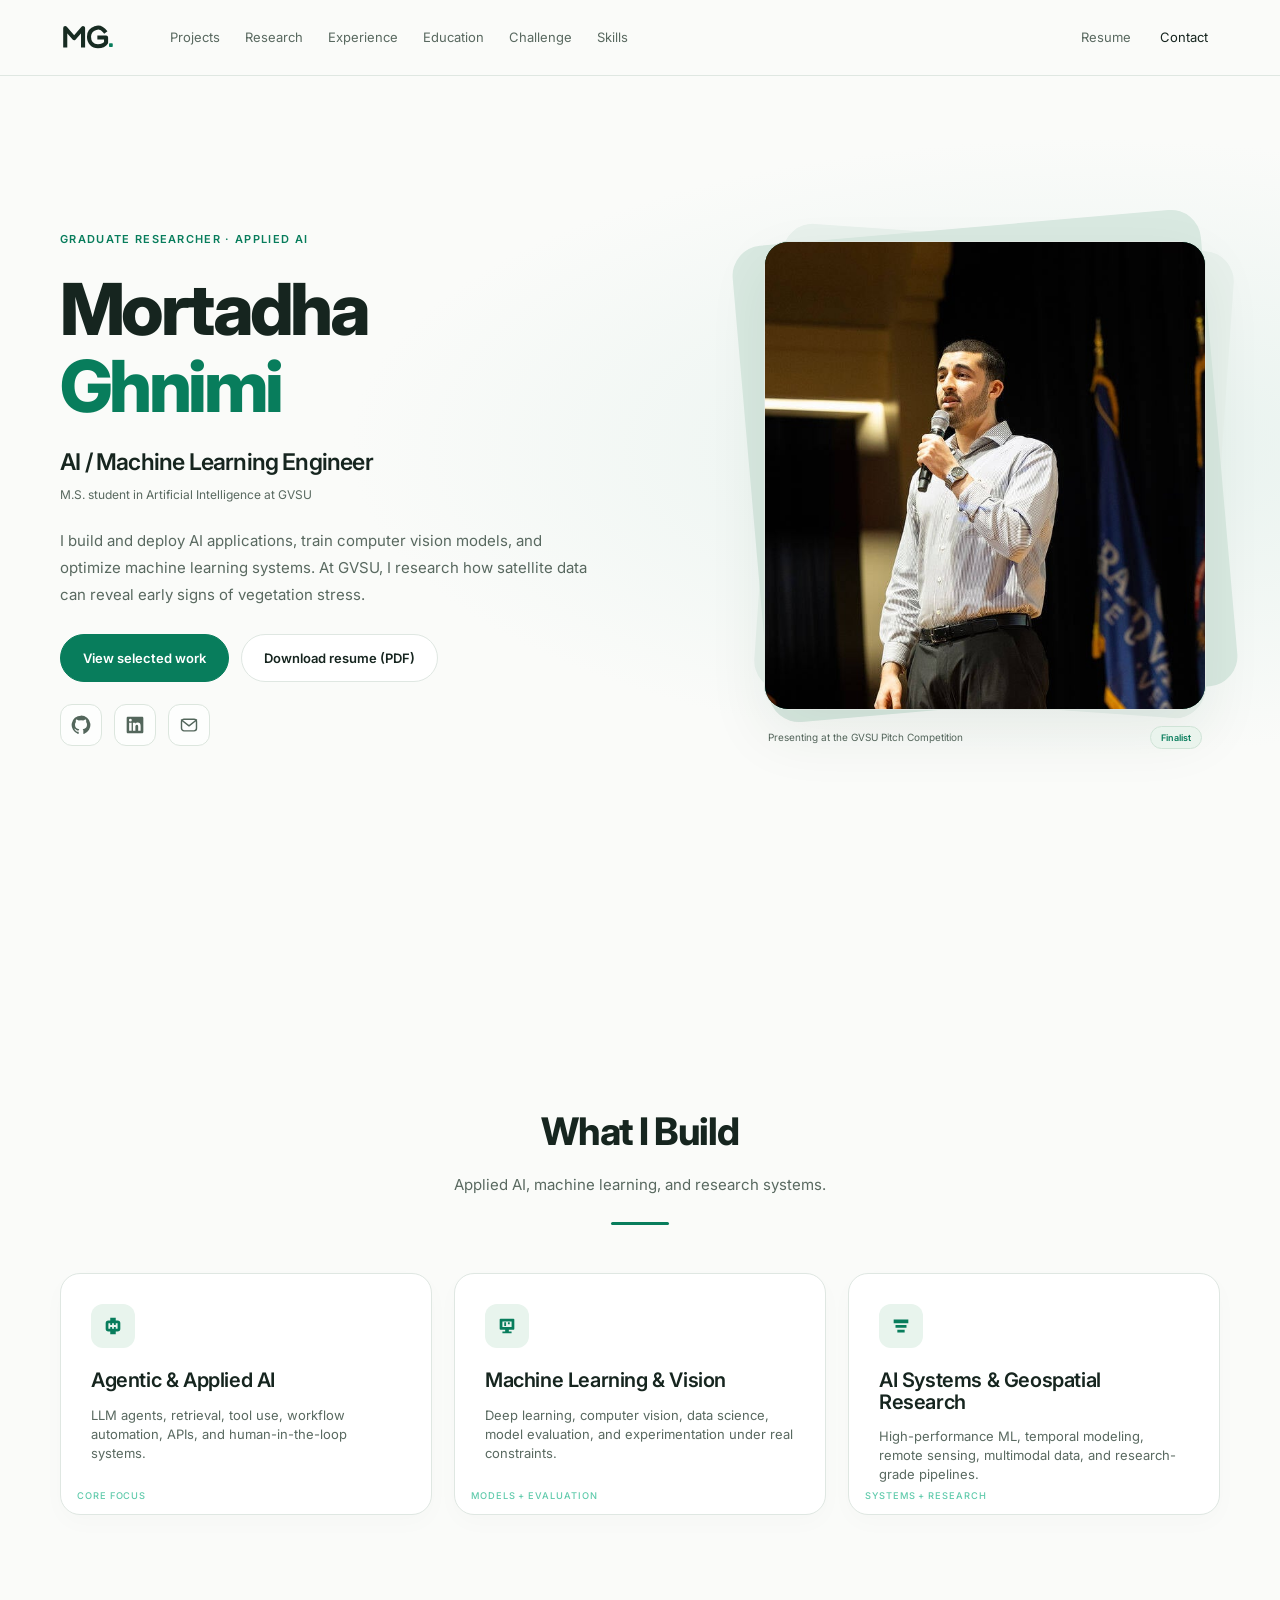
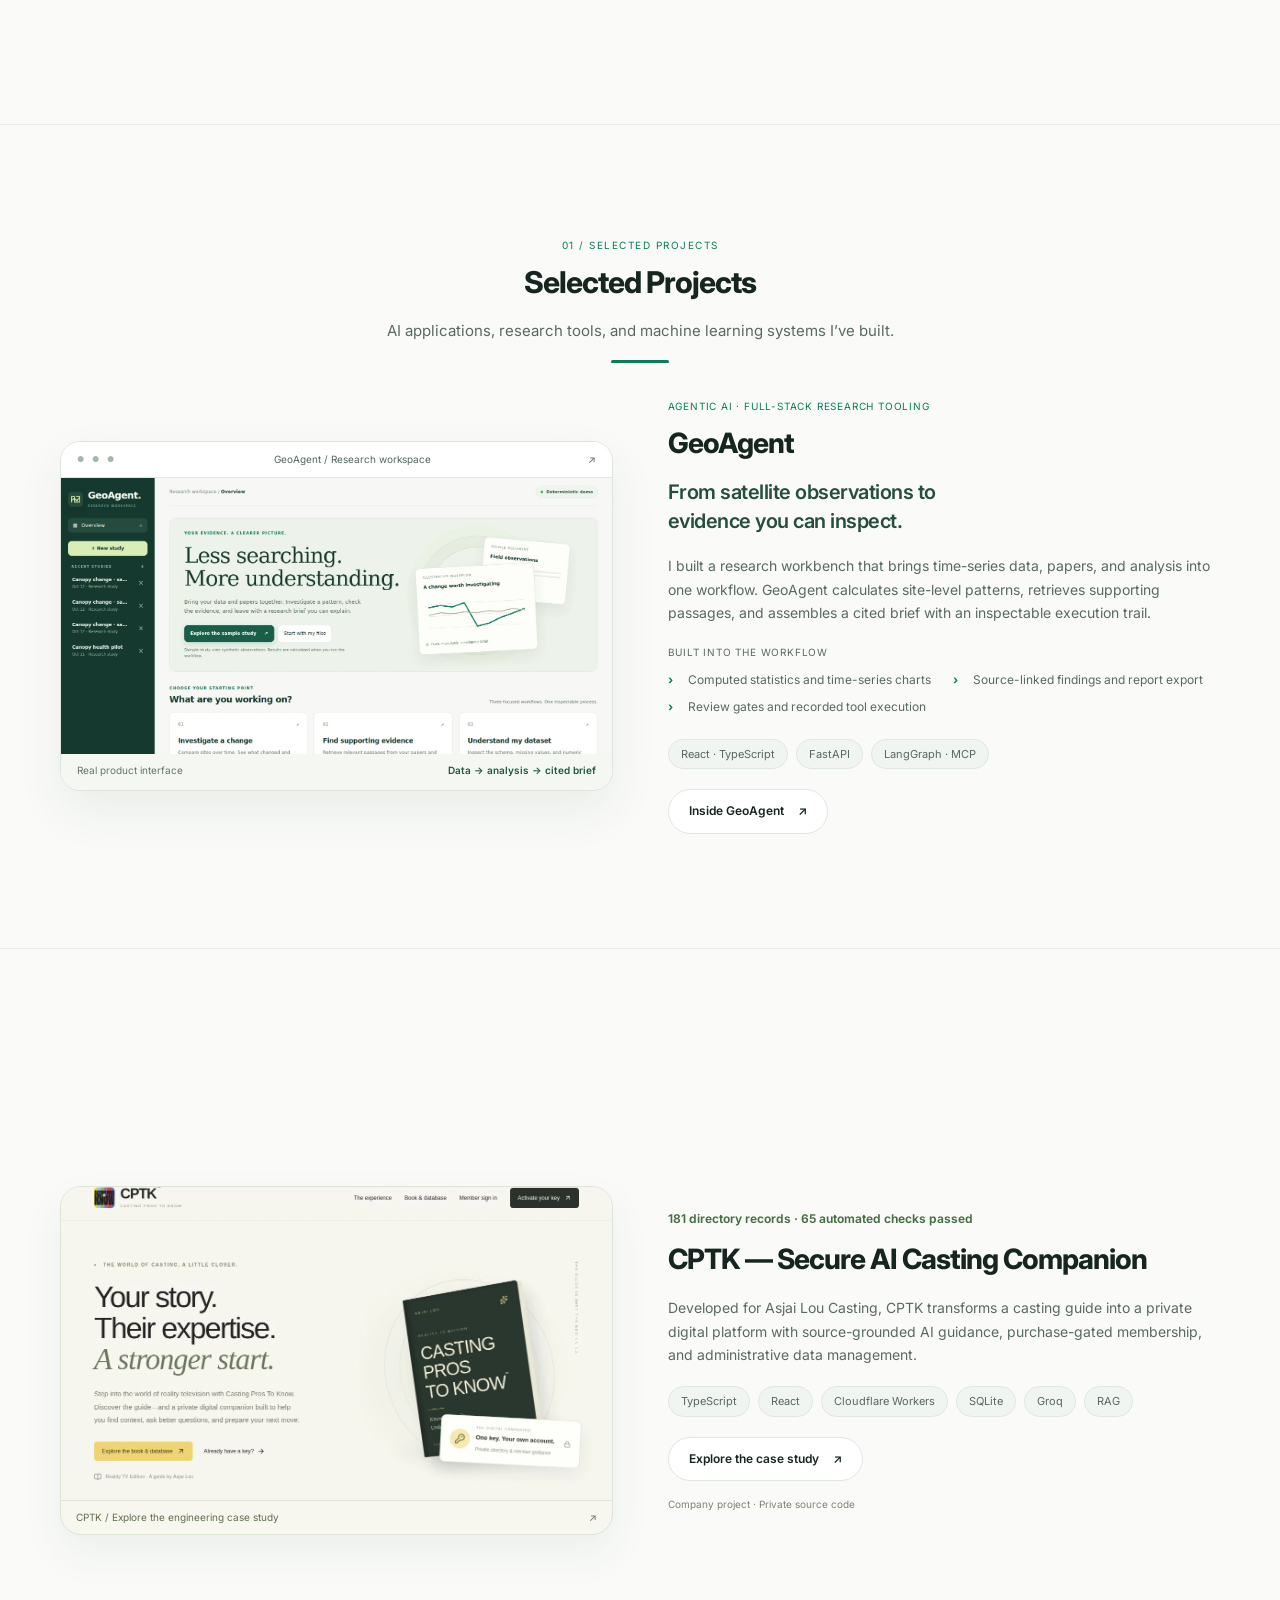
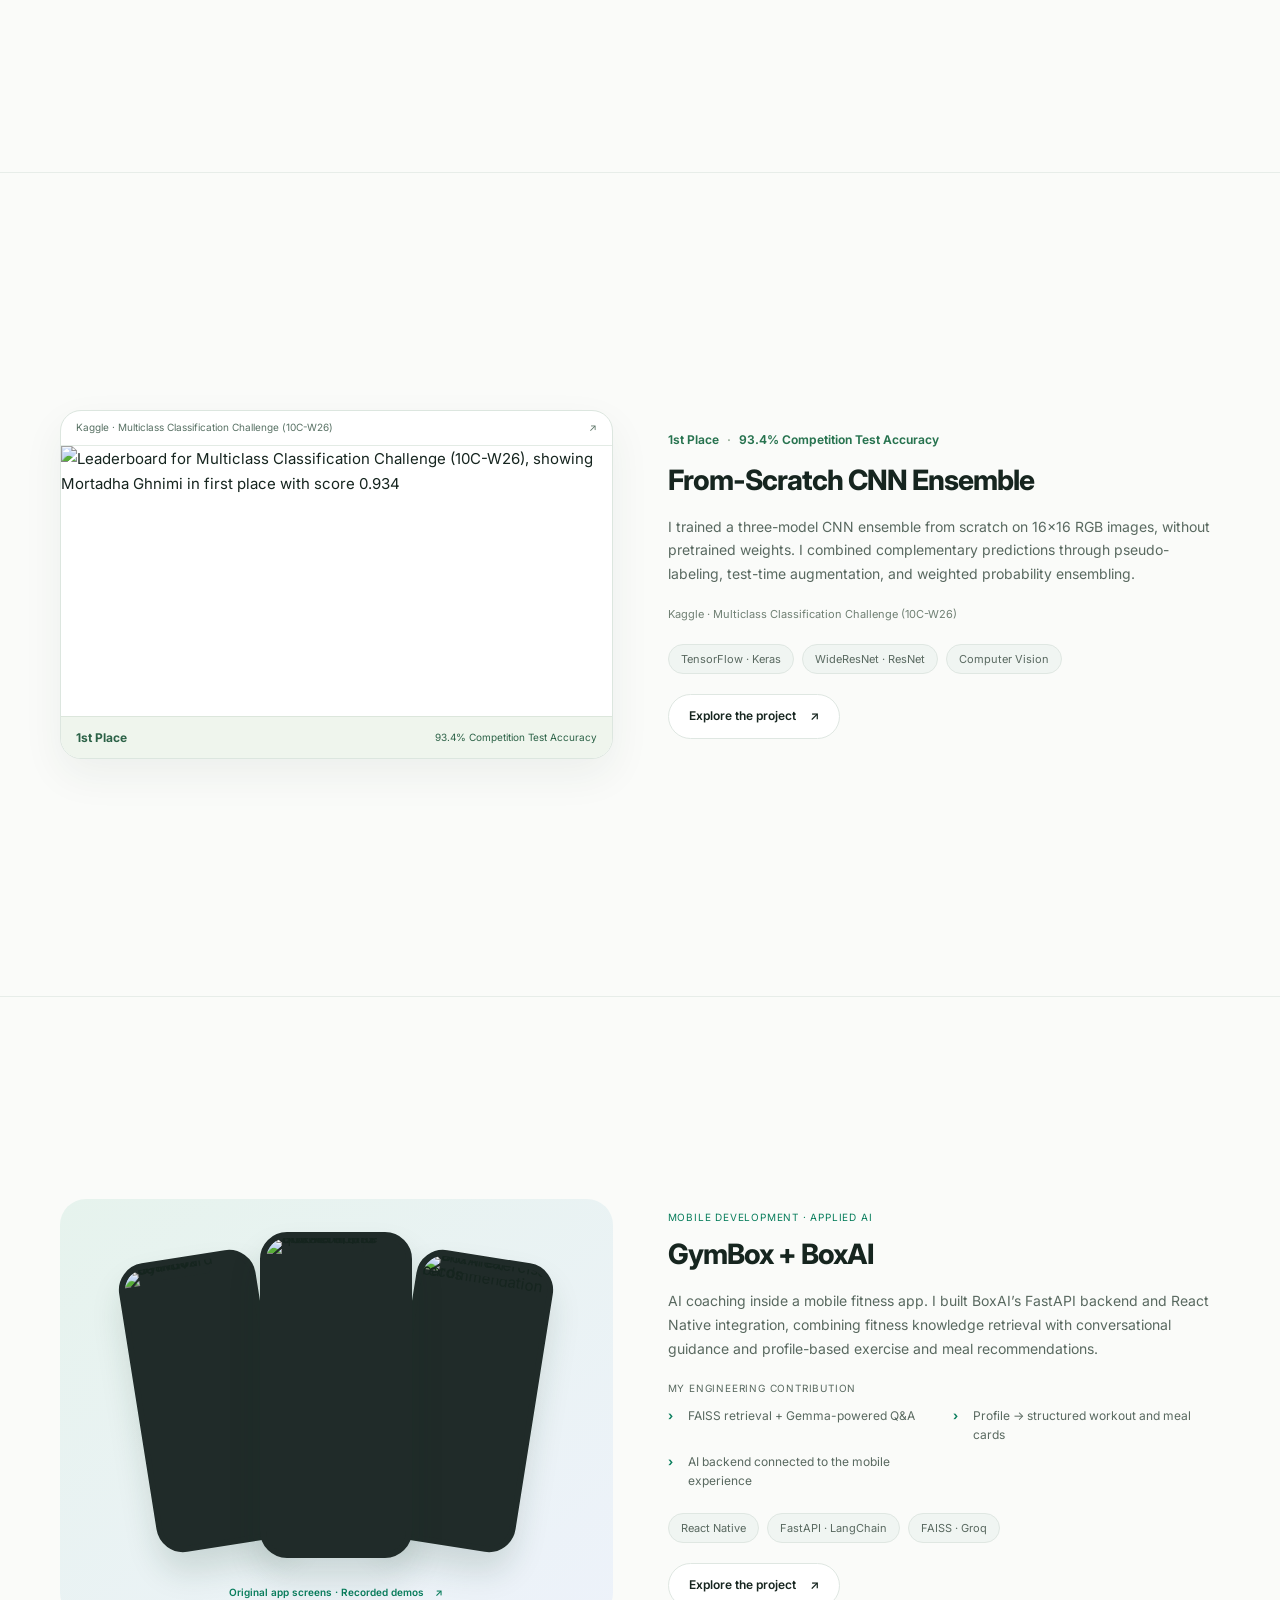
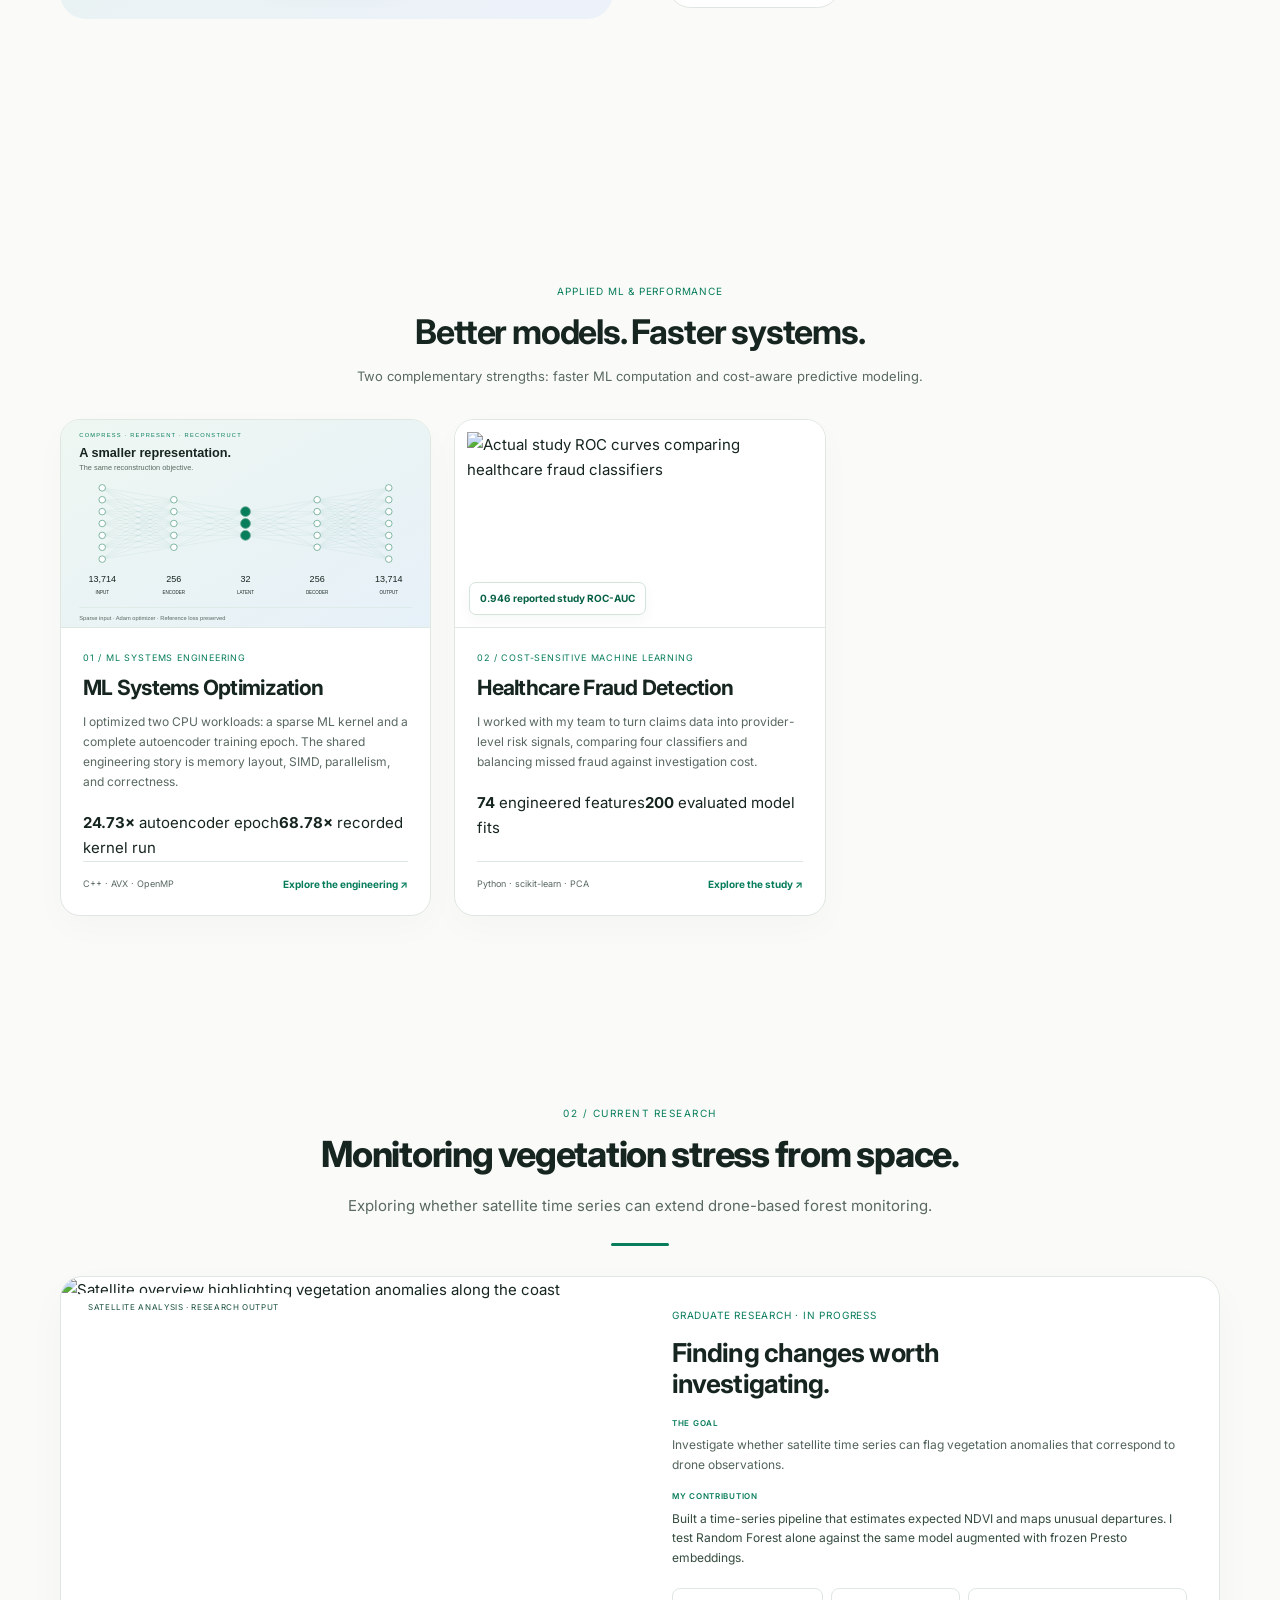
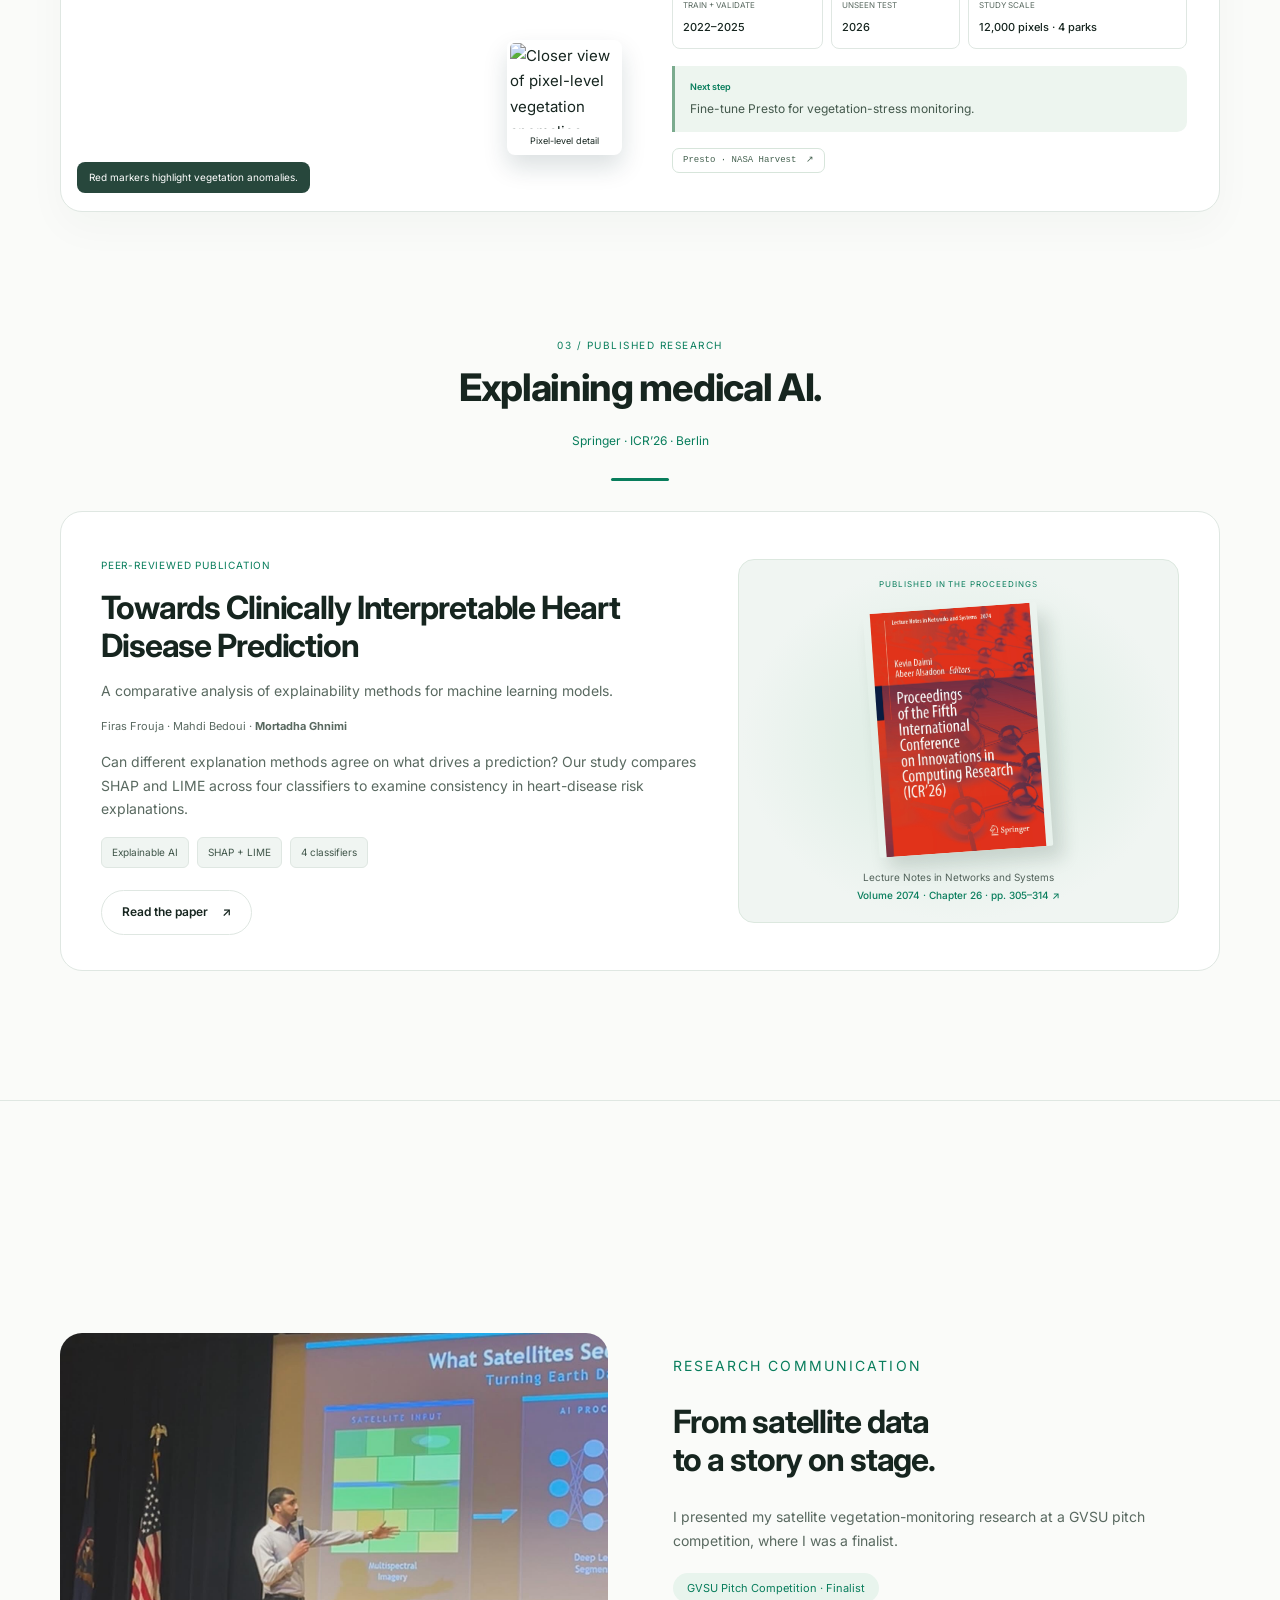
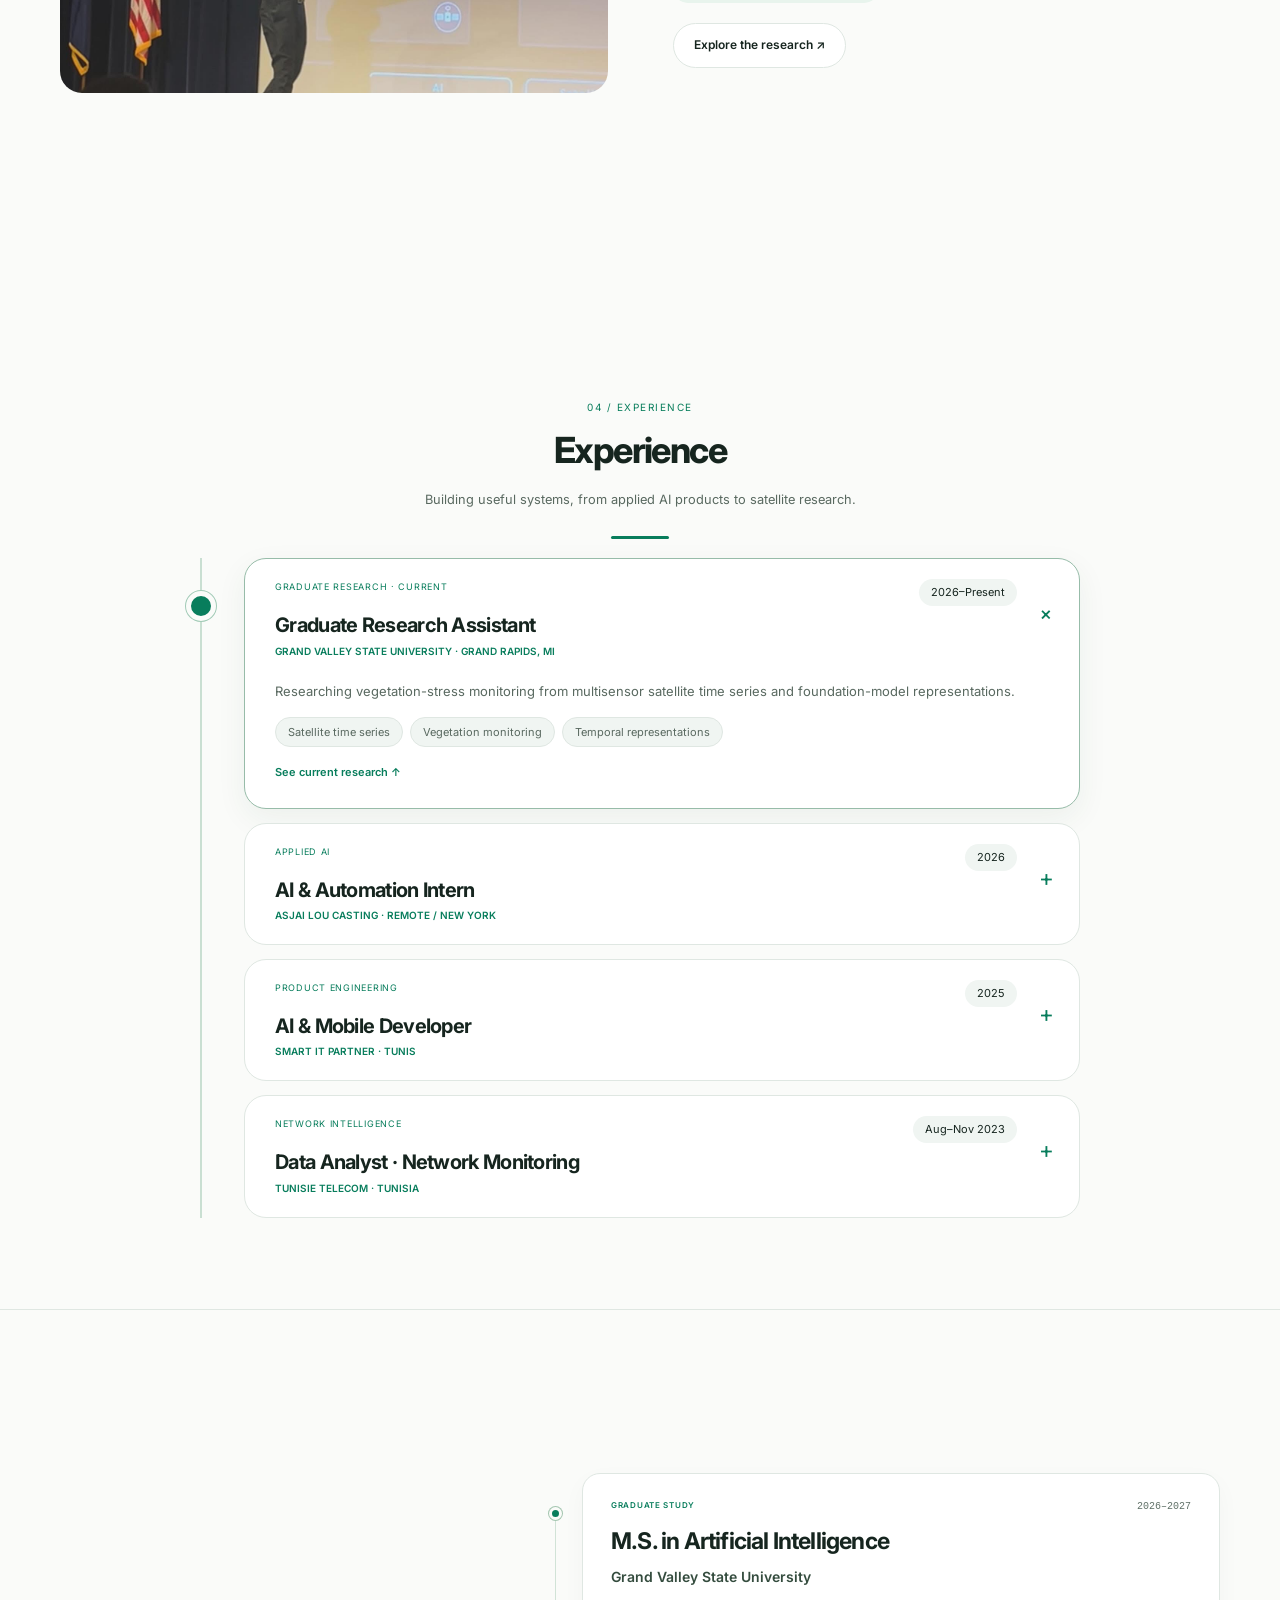
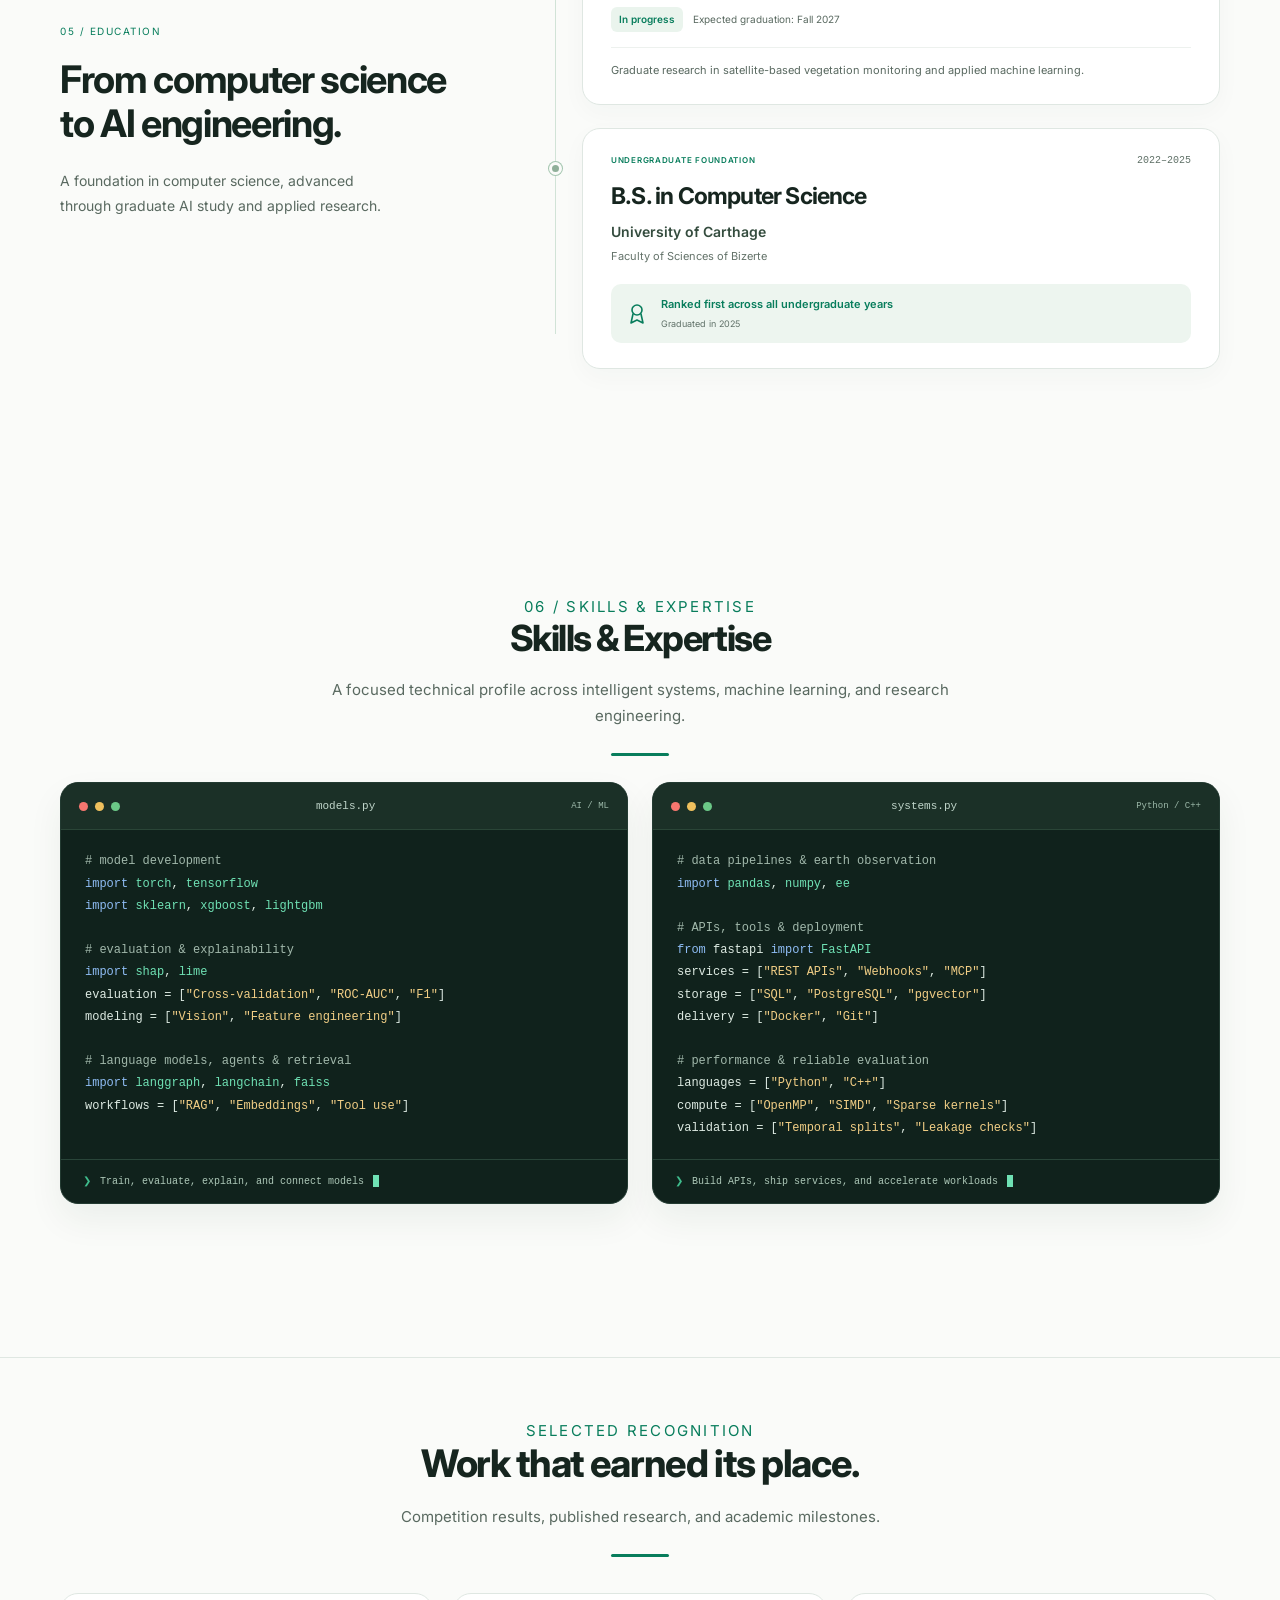
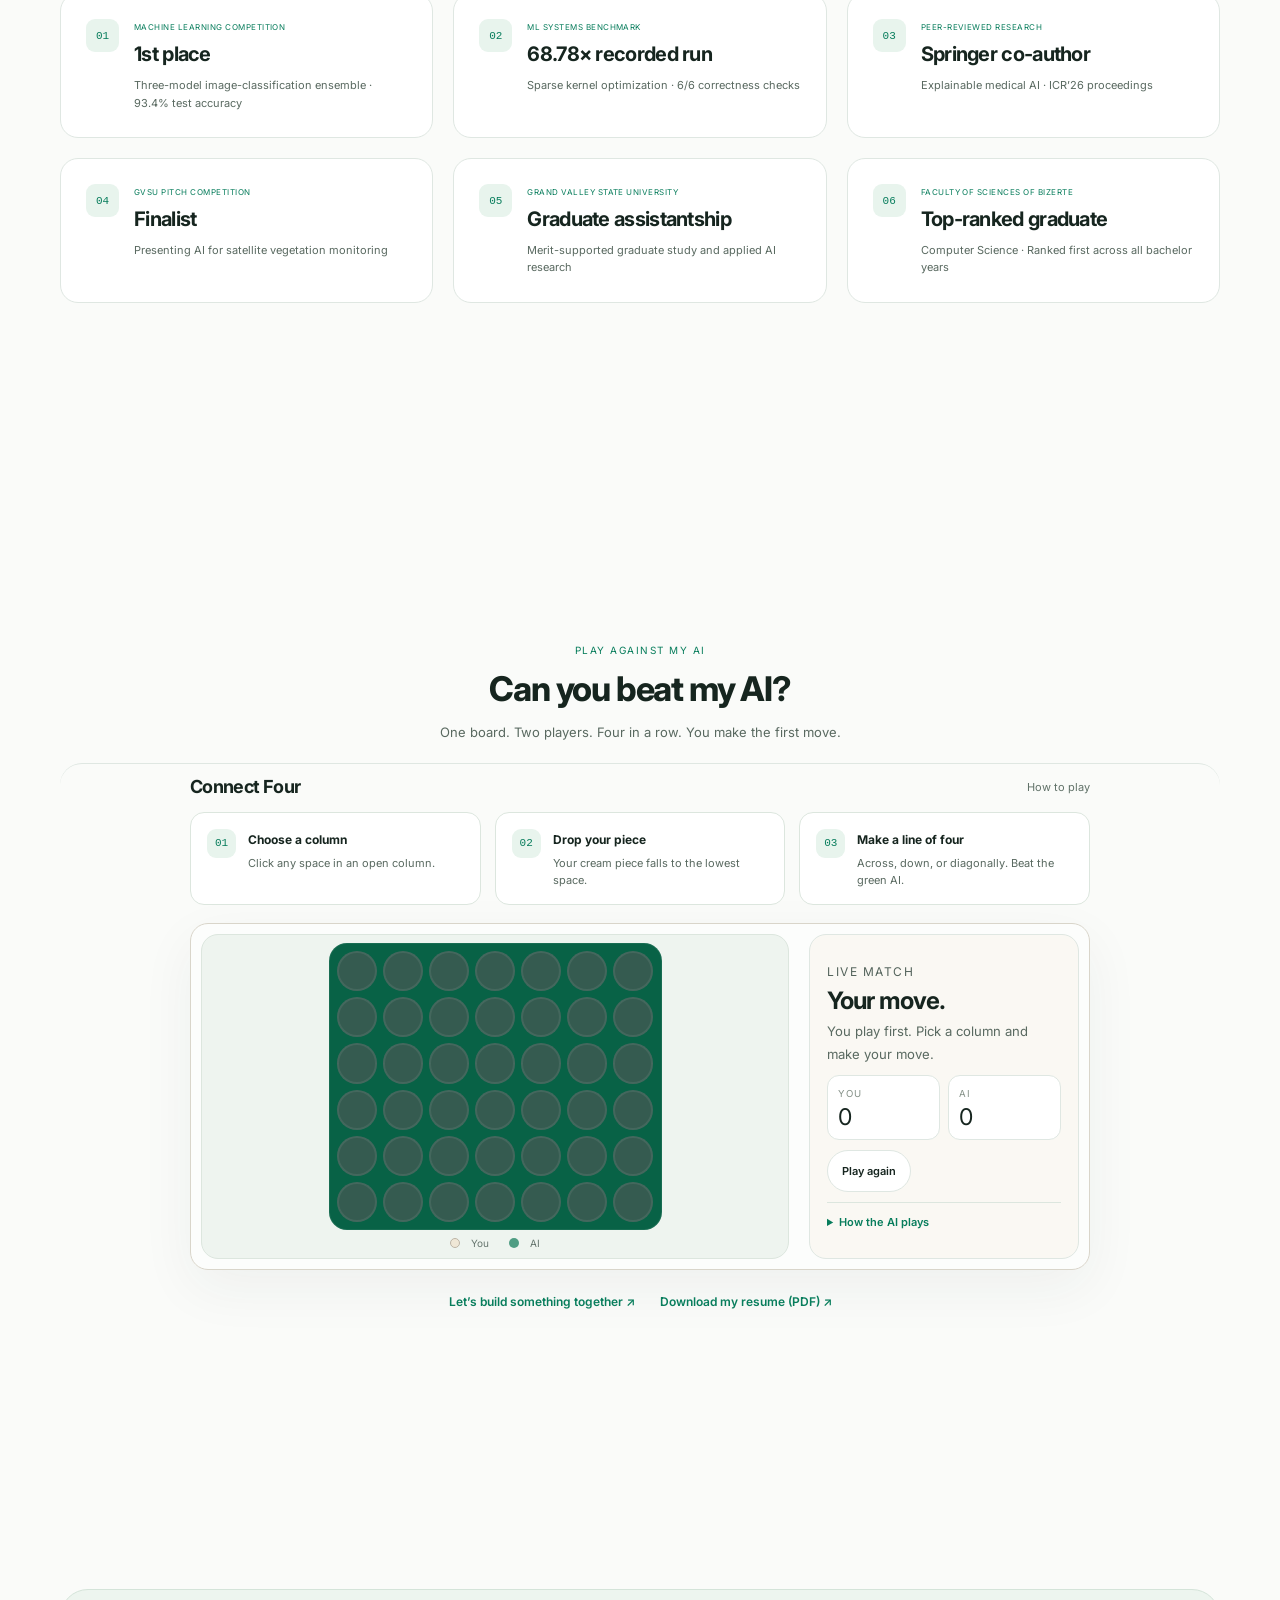
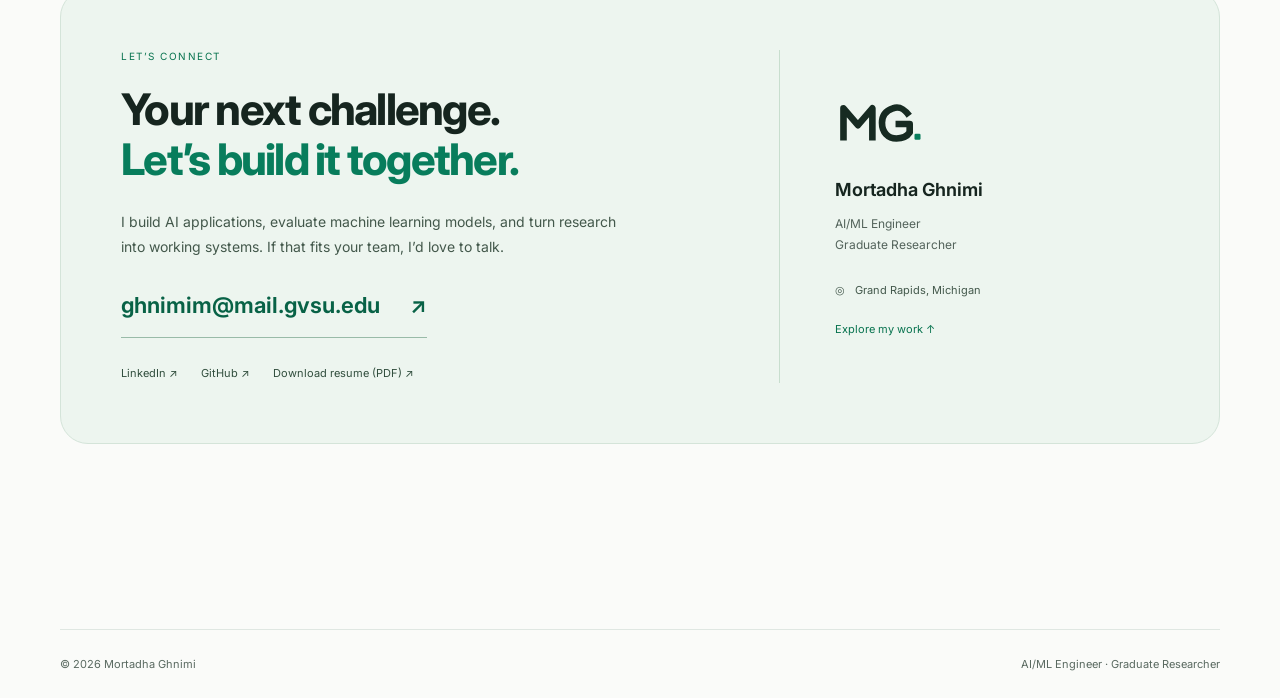
==== commit 5f673d67: "Fit engineering overview and compact case-study topics to desktop screens" ====
--- a/index.html
+++ b/index.html
@@ -37,7 +37,7 @@
   <link rel="stylesheet" href="css/geoagent.css?v=4">
   <link rel="stylesheet" href="css/vision-case.css?v=1">
   <link rel="stylesheet" href="css/cptk-case.css?v=2">
-  <link rel="stylesheet" href="css/systems-portfolio.css?v=1">
+  <link rel="stylesheet" href="css/systems-portfolio.css?v=2">
 </head>
 <body>
   <a class="skip" href="#main">Skip to content</a>
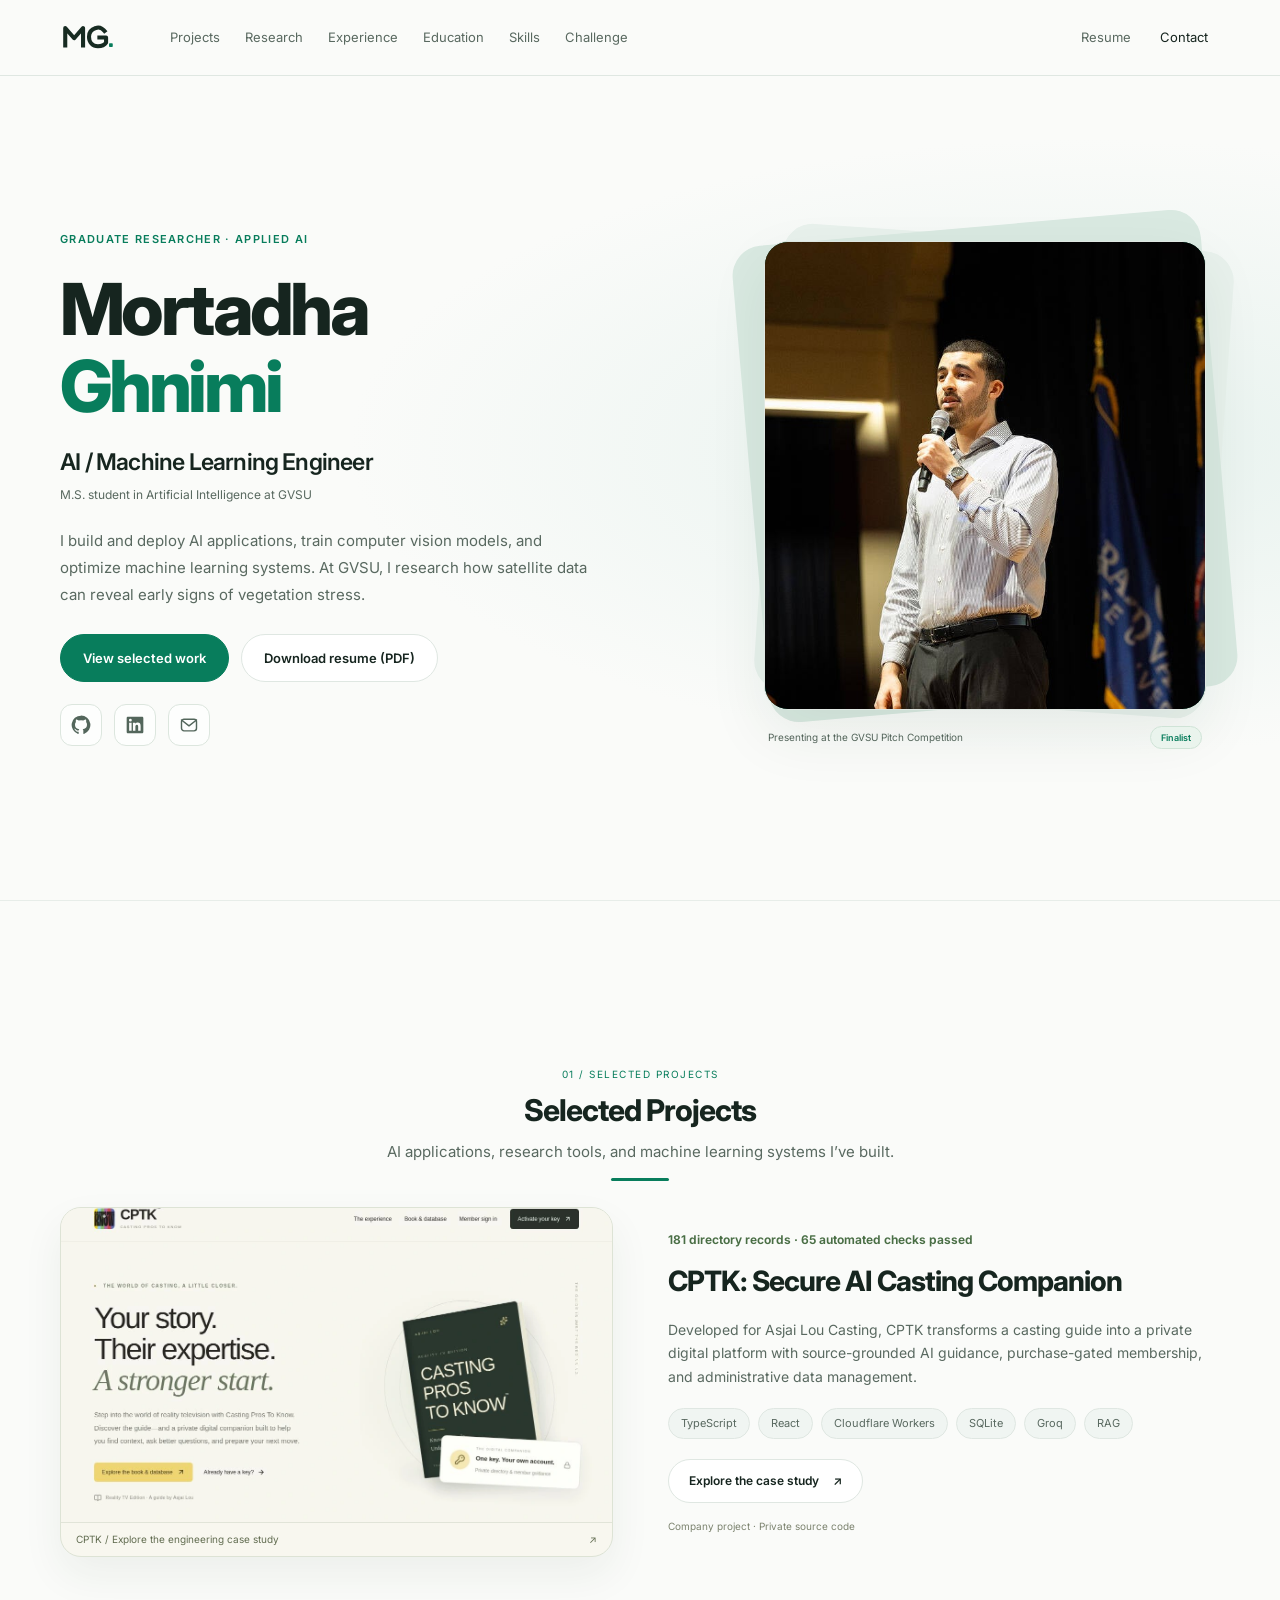
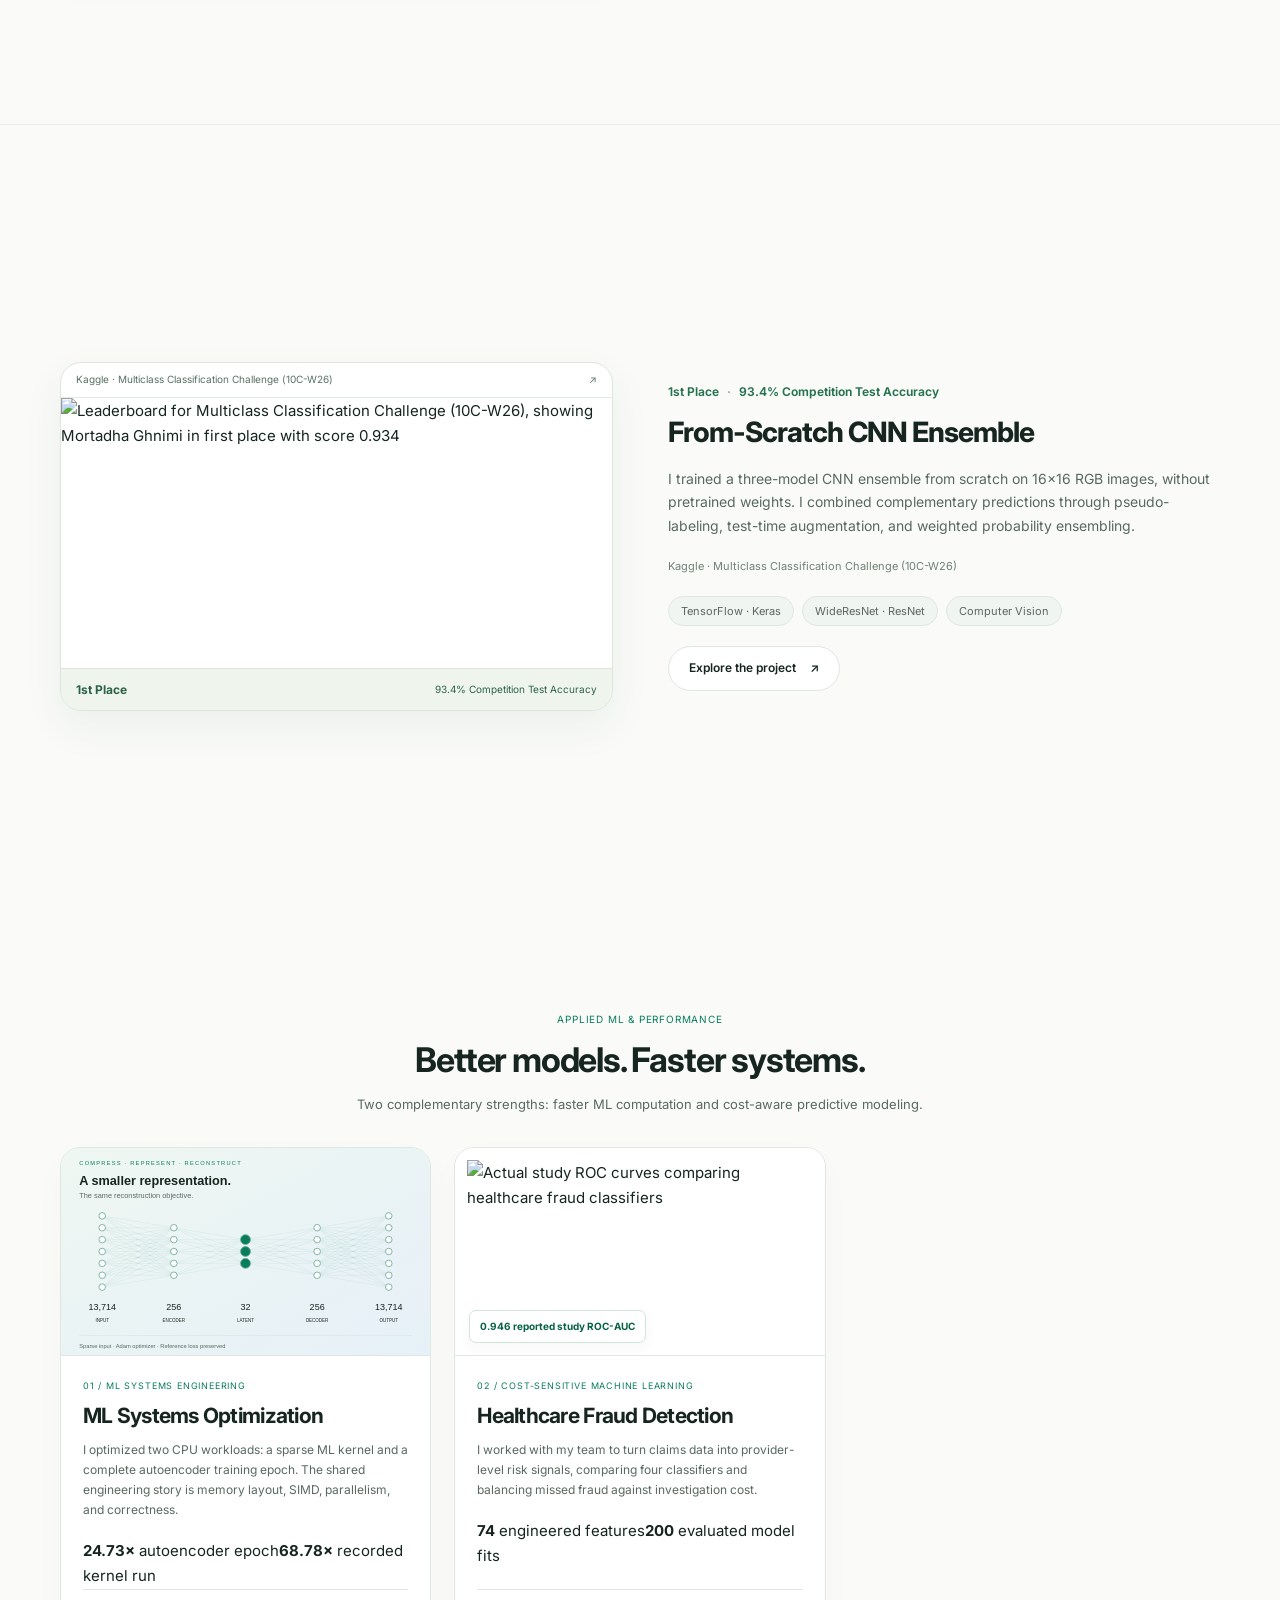
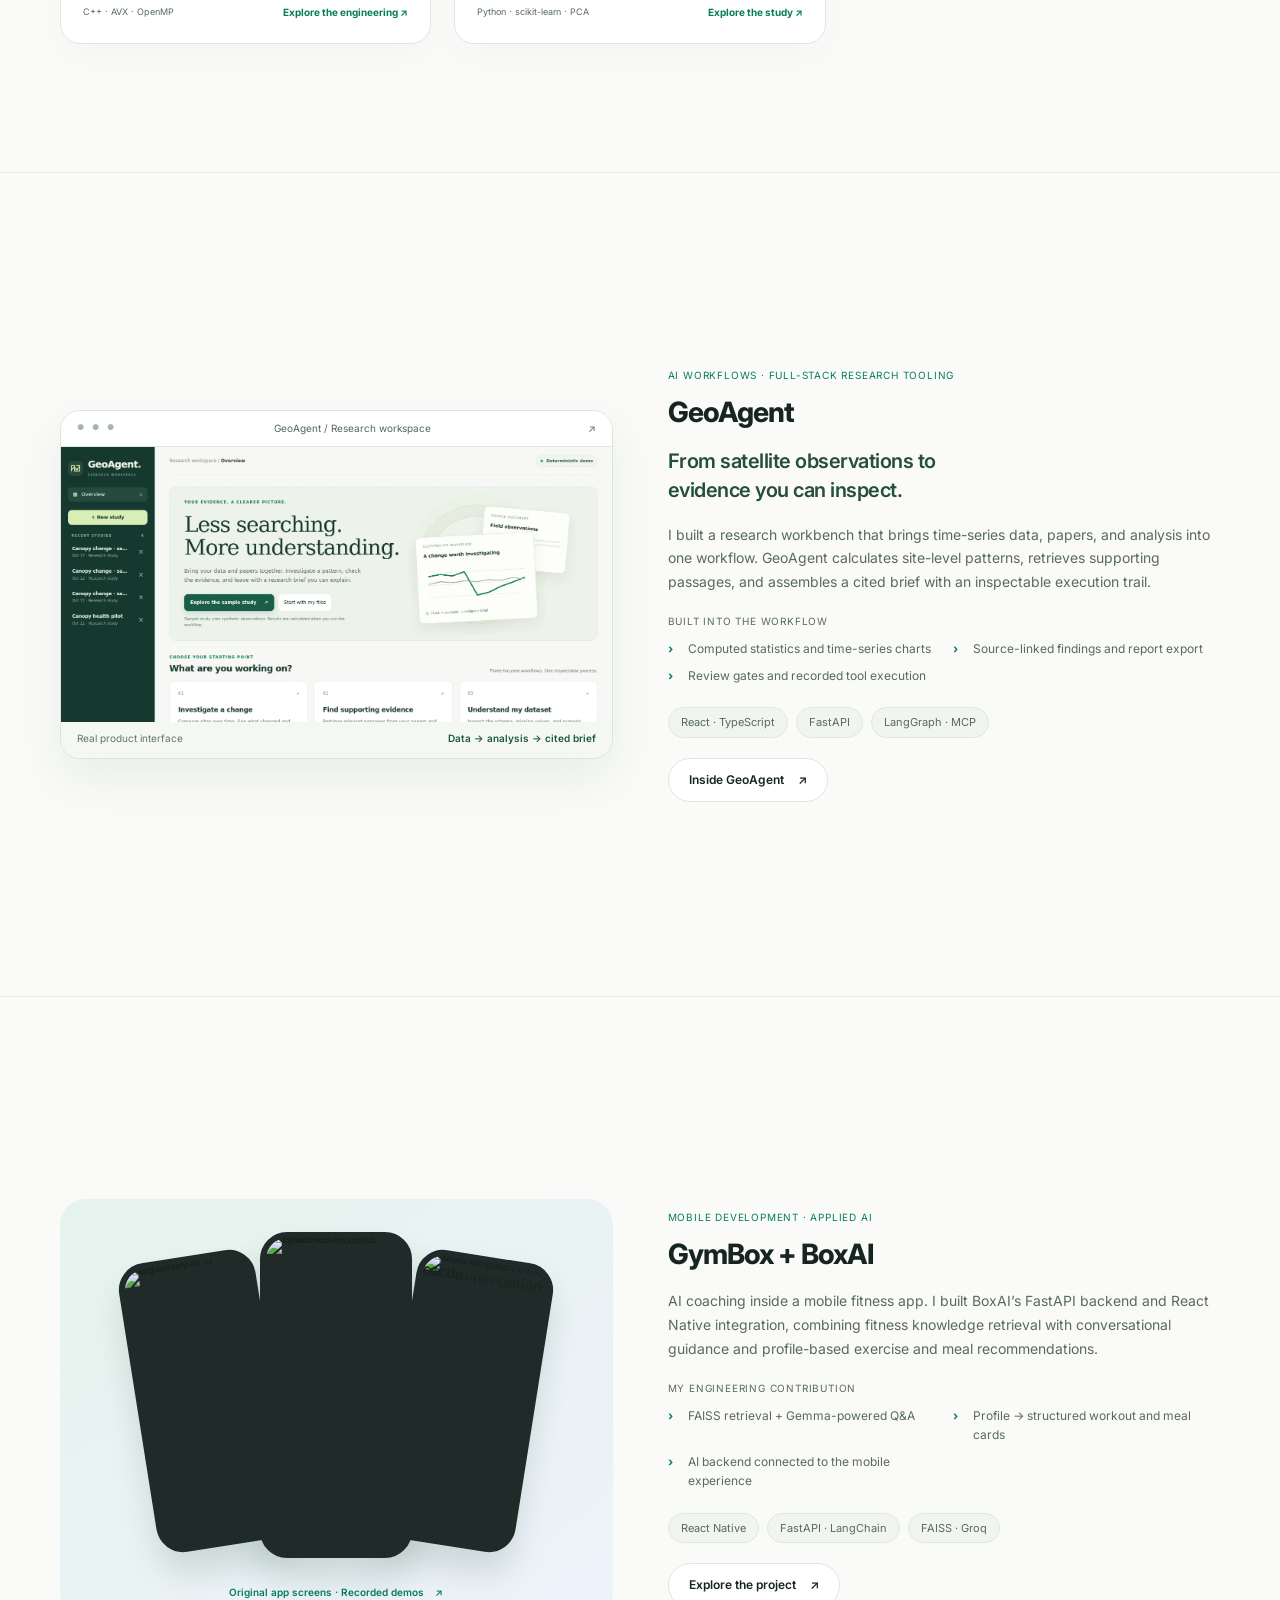
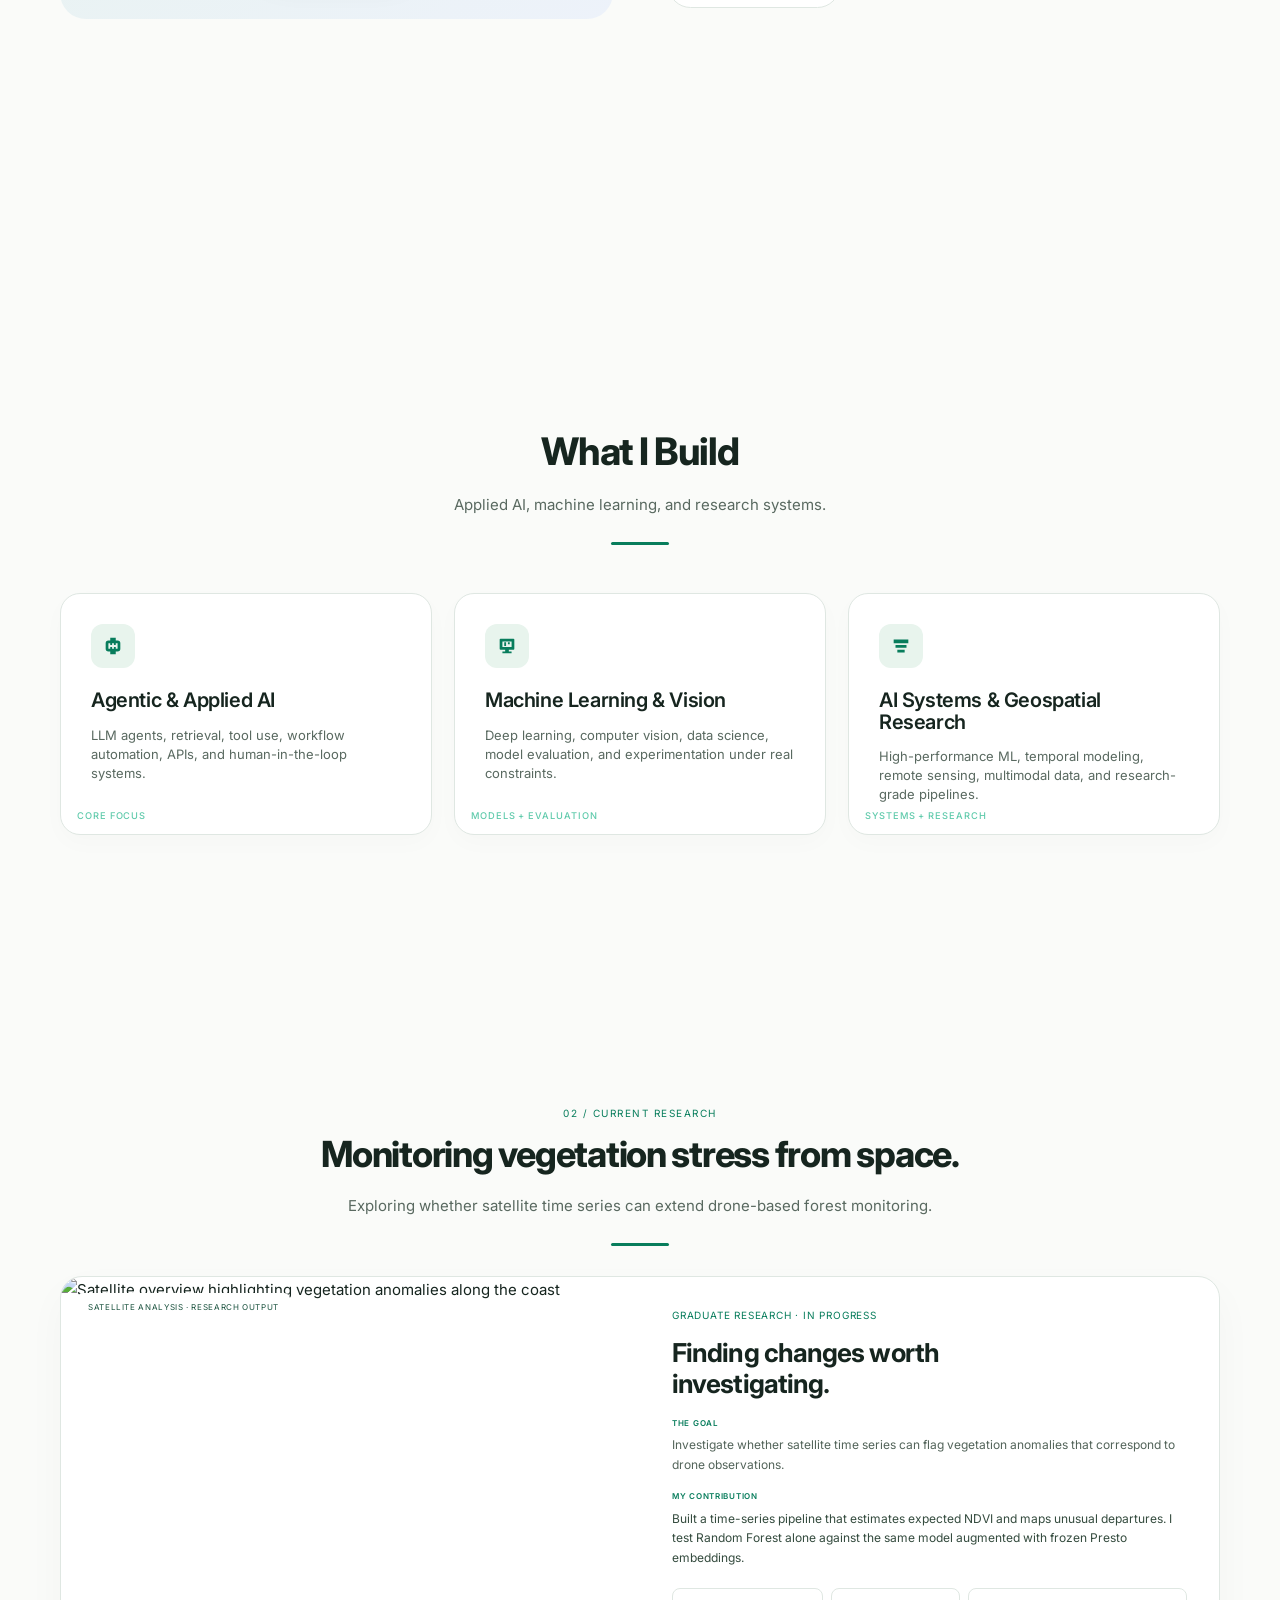
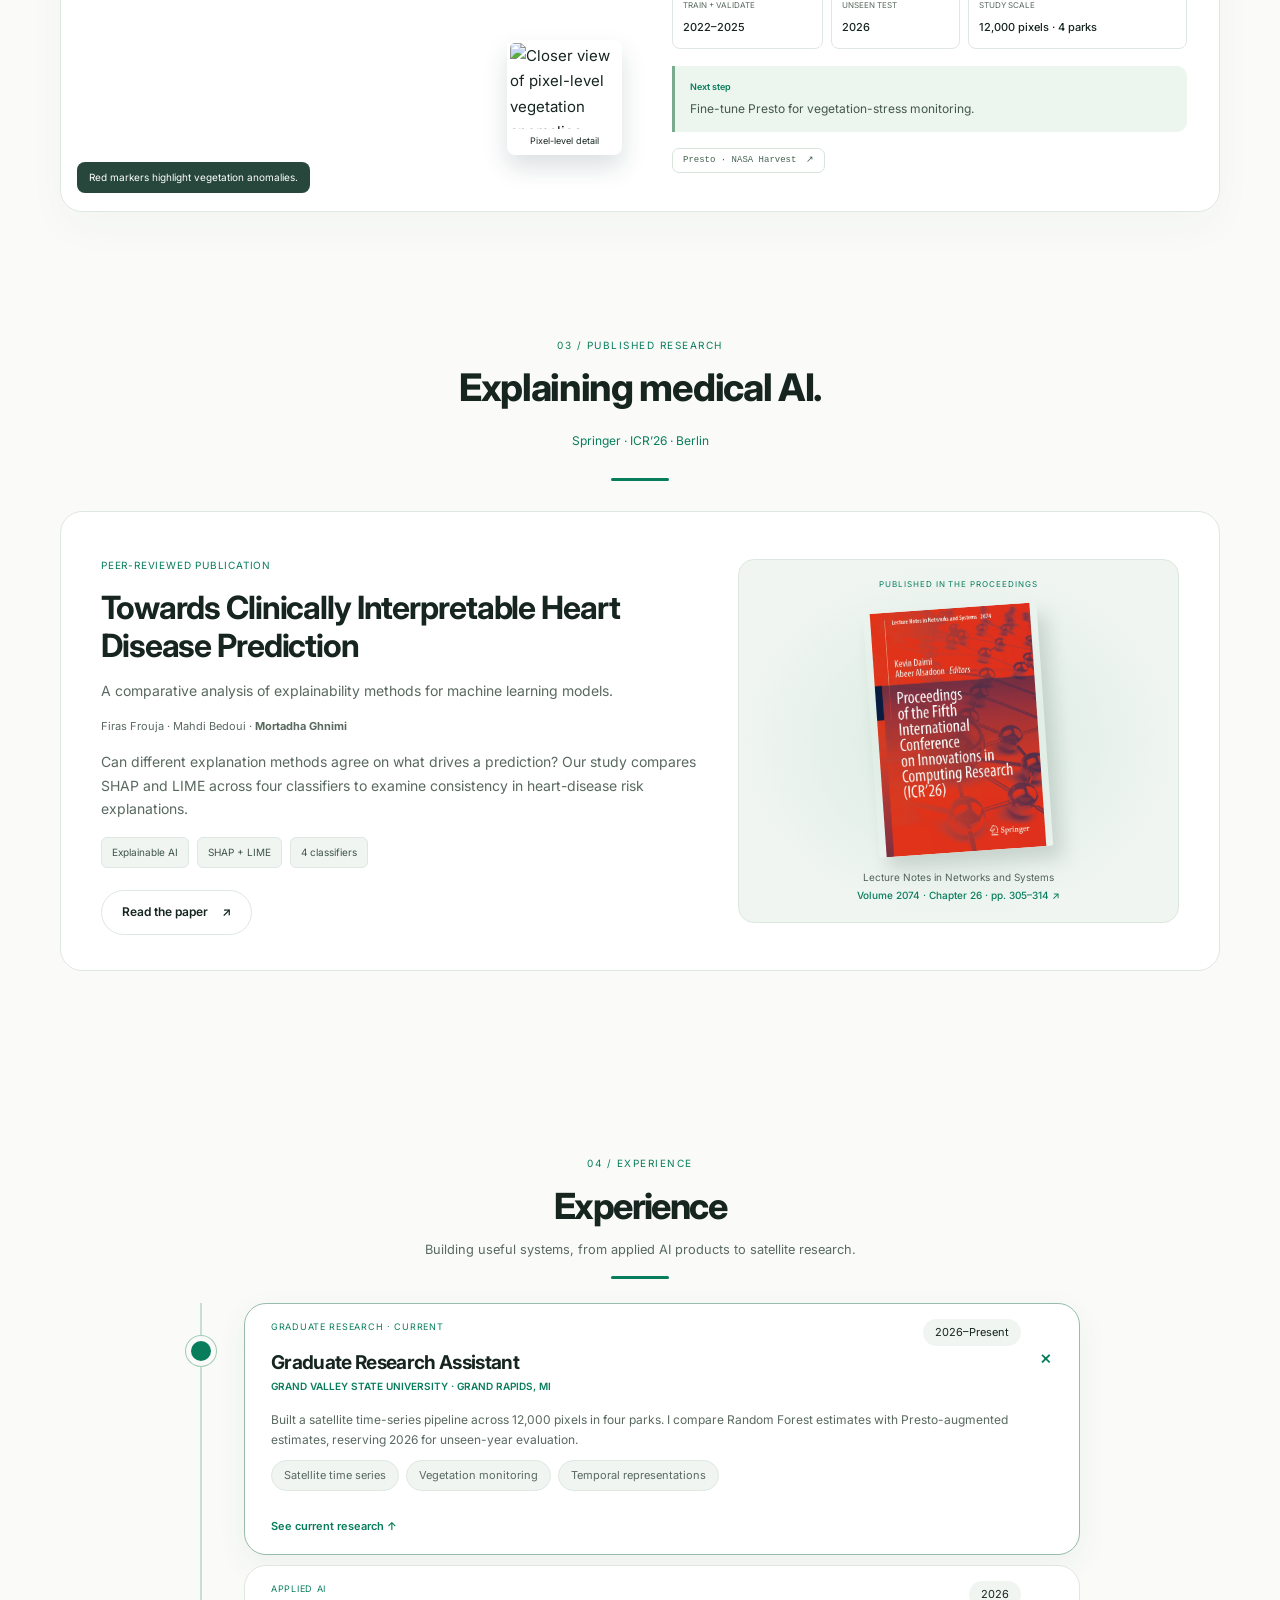
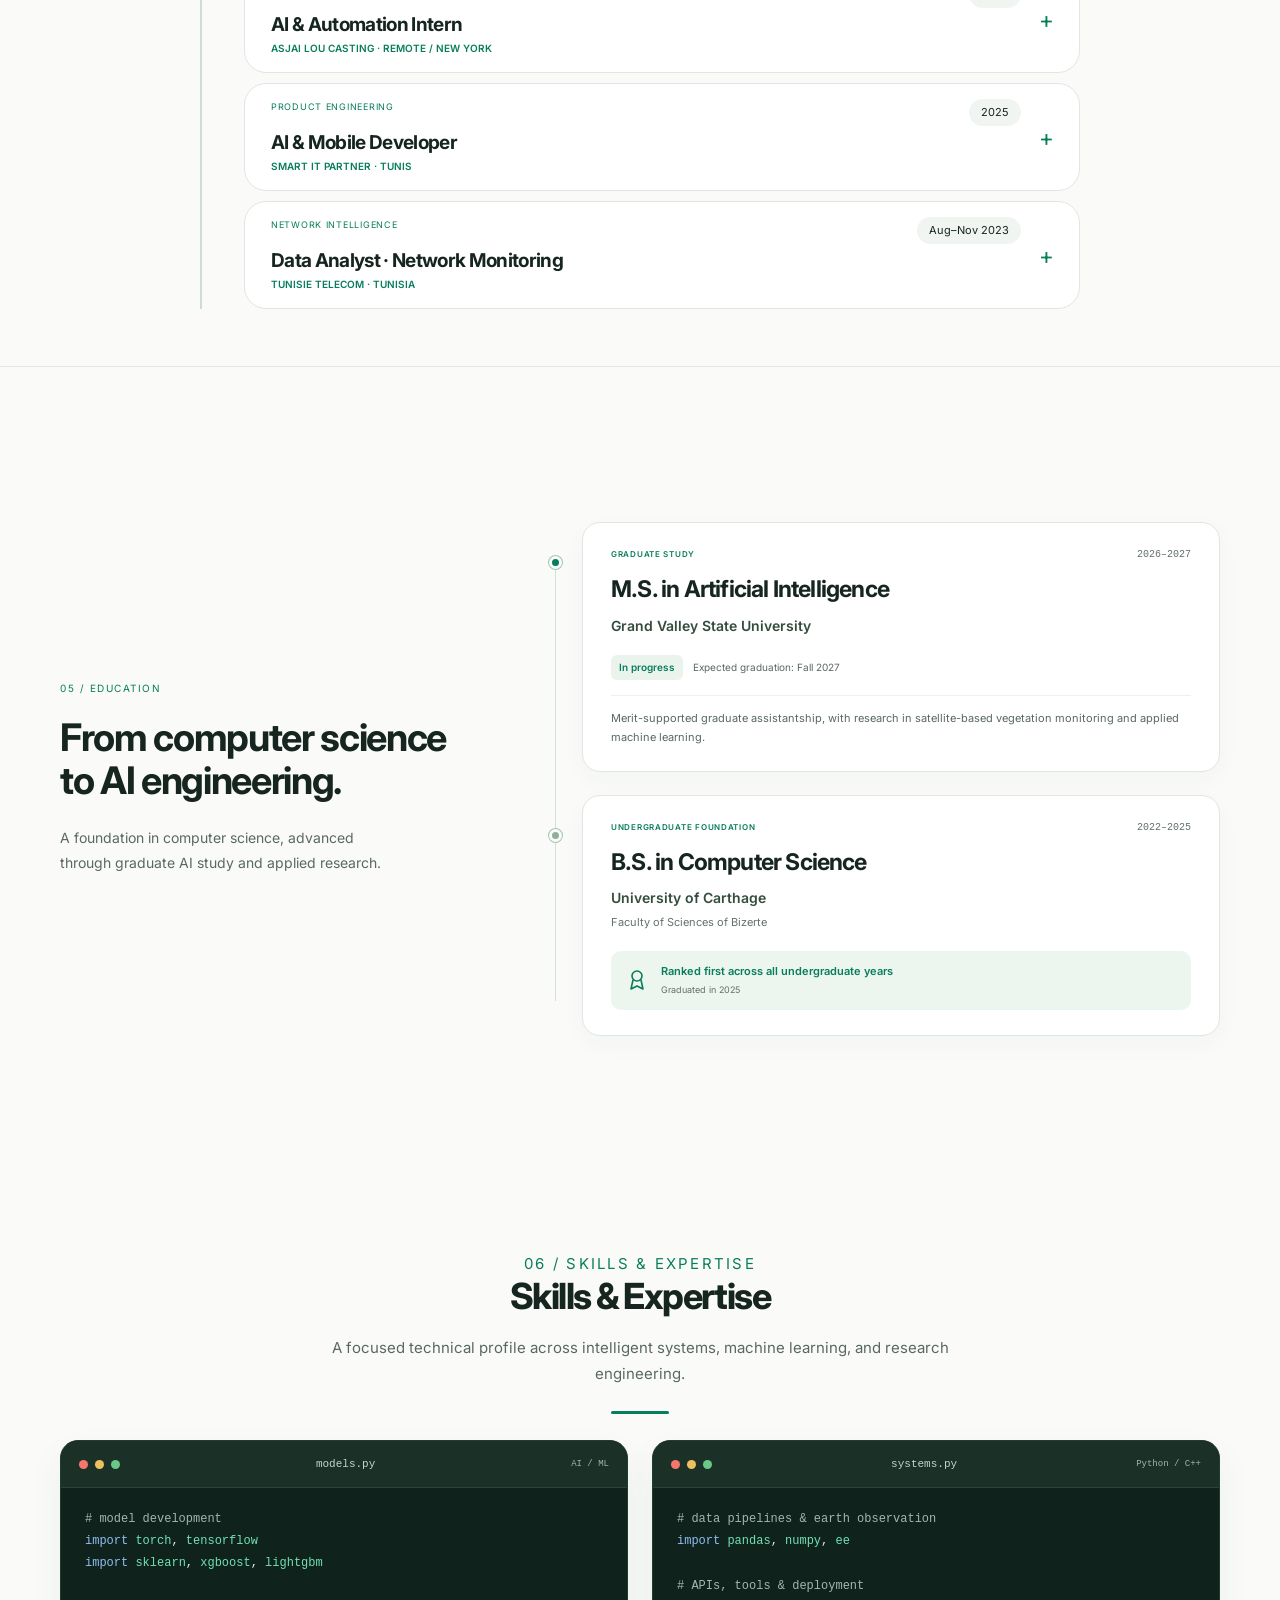
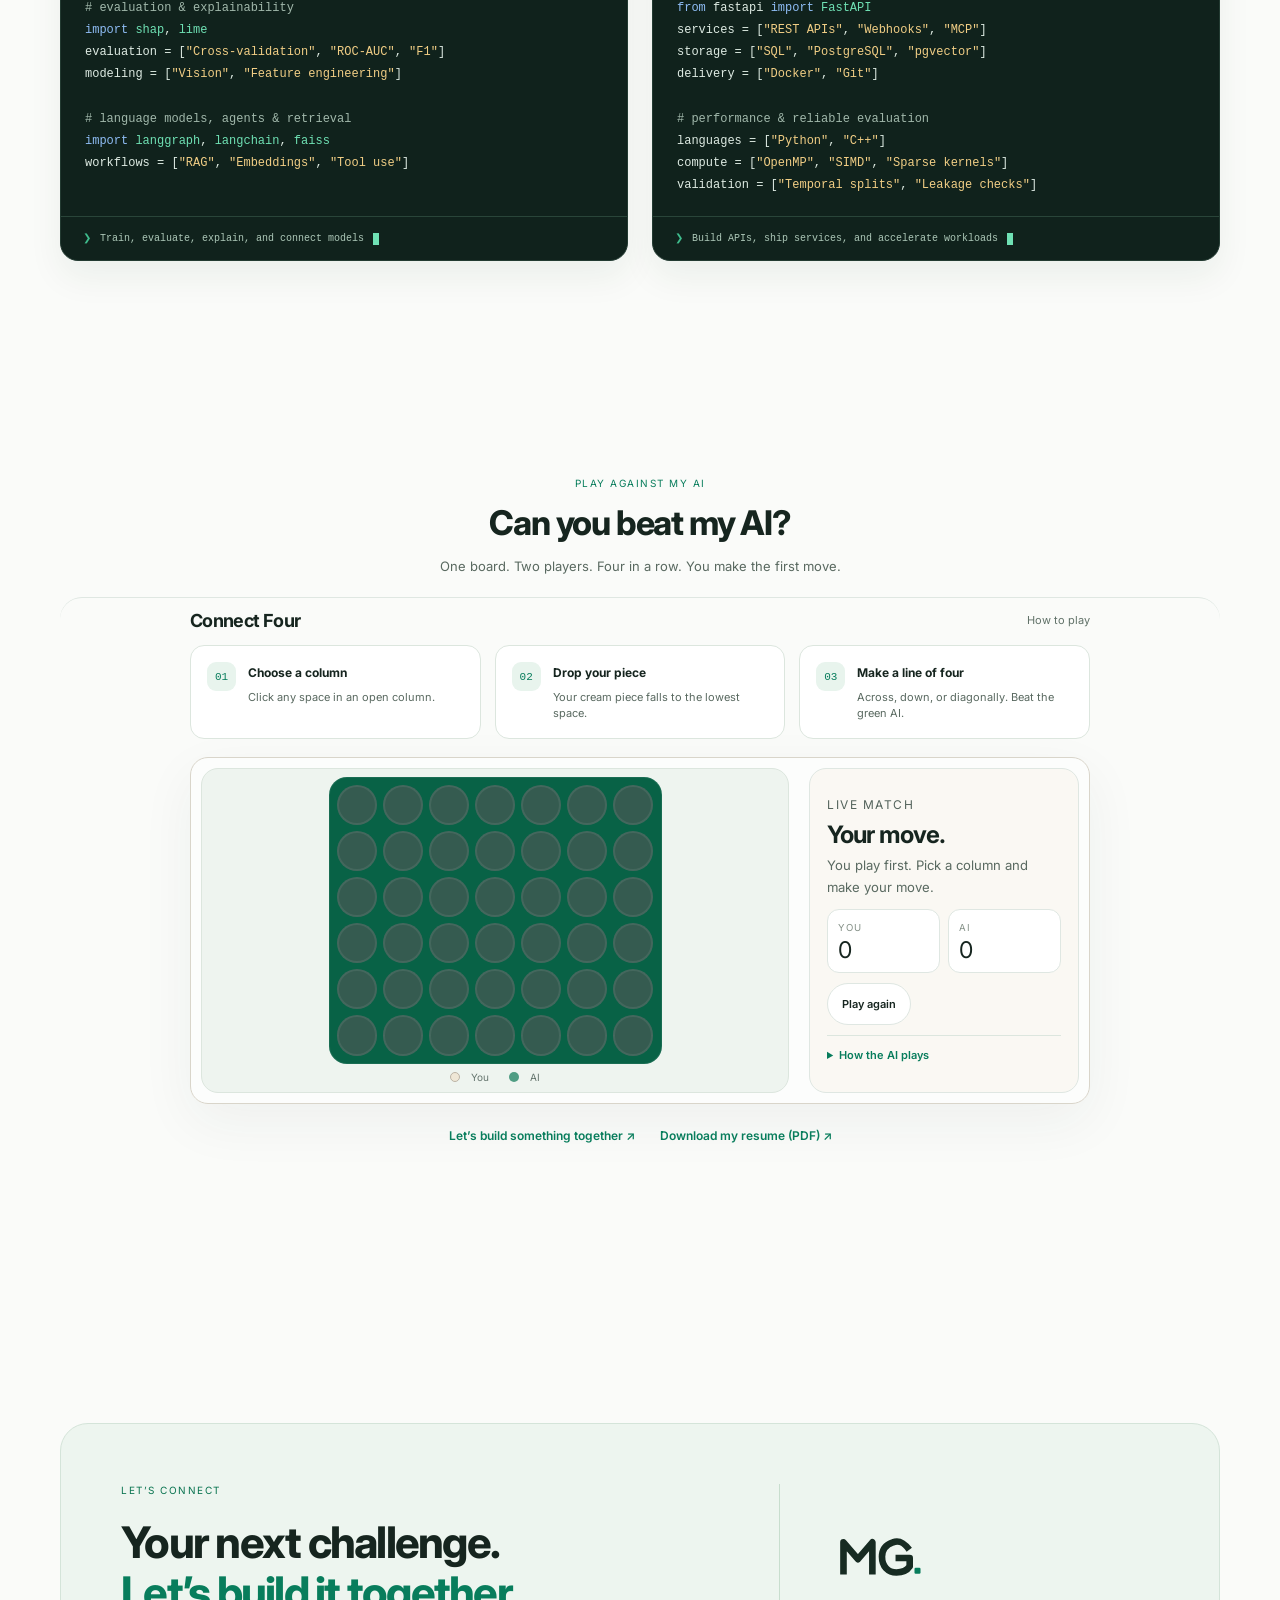
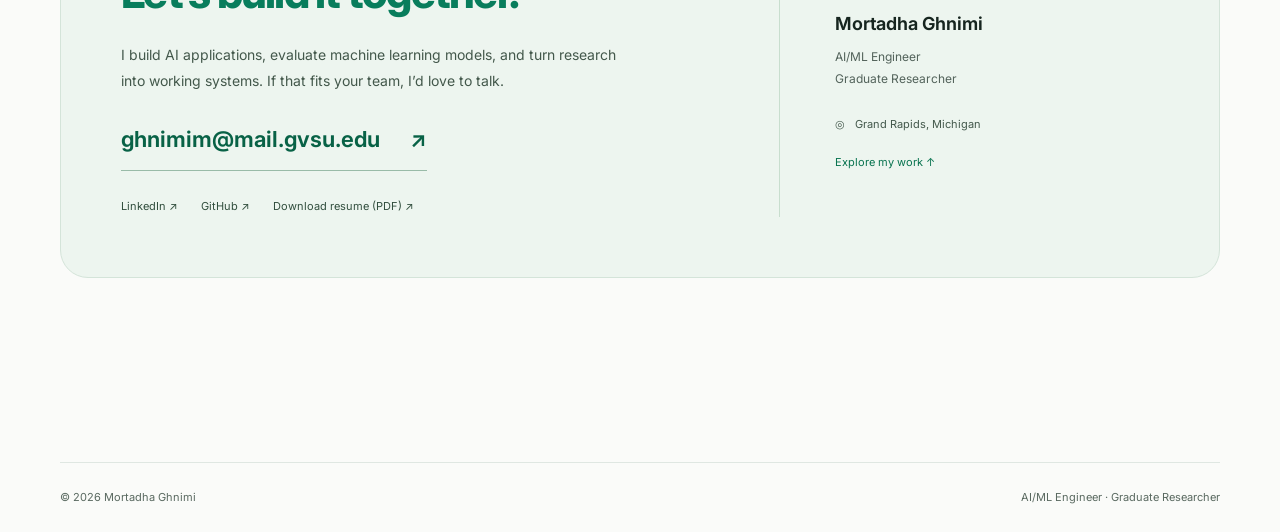
==== commit 8a80d82e: "Prioritize engineering evidence and streamline career-fair portfolio" ====
--- a/index.html
+++ b/index.html
@@ -38,6 +38,7 @@
   <link rel="stylesheet" href="css/vision-case.css?v=1">
   <link rel="stylesheet" href="css/cptk-case.css?v=2">
   <link rel="stylesheet" href="css/systems-portfolio.css?v=2">
+  <link rel="stylesheet" href="css/career-polish.css?v=1">
 </head>
 <body>
   <a class="skip" href="#main">Skip to content</a>
@@ -51,8 +52,8 @@
         <a href="#research">Research</a>
         <a href="#experience">Experience</a>
         <a href="#education">Education</a>
+        <a href="#about">Skills</a>
         <a href="#play">Challenge</a>
-        <a href="#about">Skills</a>
       </nav>
       <div class="nav-side">
         <a data-resume-link href="resume.html">Resume</a>
@@ -89,80 +90,24 @@
       </div>
     </section>
 
-<section class="build-section"><div class="wrap"><header class="center-head"><h2>What I Build</h2><p>Applied AI, machine learning, and research systems.</p></header>        <div class="expertise-cards" aria-label="Areas of expertise">
-          <article class="expertise-card expertise-card-featured">
-            <div class="expertise-icon" aria-hidden="true">
-              <svg viewBox="0 0 24 24"><path d="M9 3h6v3h2a3 3 0 0 1 3 3v6a3 3 0 0 1-3 3h-2v3H9v-3H7a3 3 0 0 1-3-3V9a3 3 0 0 1 3-3h2V3Zm0 6H7v6h2v-2h2v2h2v-2h2v2h2V9h-2v2h-2V9h-2v2H9V9Z"/></svg>
-            </div>
-            <span class="expertise-number">01</span>
-            <h3>Agentic & Applied AI</h3>
-            <p>LLM agents, retrieval, tool use, workflow automation, APIs, and human-in-the-loop systems.</p>
-            <div class="expertise-line"><span>CORE FOCUS</span><i></i></div>
-          </article>
-
-          <article class="expertise-card">
-            <div class="expertise-icon" aria-hidden="true">
-              <svg viewBox="0 0 24 24"><path d="M5 4h14a1 1 0 0 1 1 1v10a1 1 0 0 1-1 1h-5v2h3v2H7v-2h3v-2H5a1 1 0 0 1-1-1V5a1 1 0 0 1 1-1Zm2 3v6h10V7H7Zm2 1h2v4H9V8Zm4 0h2v2h-2V8Z"/></svg>
-            </div>
-            <span class="expertise-number">02</span>
-            <h3>Machine Learning & Vision</h3>
-            <p>Deep learning, computer vision, data science, model evaluation, and experimentation under real constraints.</p>
-            <div class="expertise-line"><span>MODELS + EVALUATION</span><i></i></div>
-          </article>
-
-          <article class="expertise-card">
-            <div class="expertise-icon" aria-hidden="true">
-              <svg viewBox="0 0 24 24"><path d="M4 5h16v4H4V5Zm2 6h12v3H6v-3Zm2 5h8v3H8v-3Z"/></svg>
-            </div>
-            <span class="expertise-number">03</span>
-            <h3>AI Systems & Geospatial Research</h3>
-            <p>High-performance ML, temporal modeling, remote sensing, multimodal data, and research-grade pipelines.</p>
-            <div class="expertise-line"><span>SYSTEMS + RESEARCH</span><i></i></div>
-          </article>
-        </div>
-
-</div></section>
+
     <section class="projects-showcase" id="work" aria-label="Selected projects">
-
-      <section class="project-feature-screen project-first-screen" id="geoagent" aria-labelledby="geoagent-title">      <header class="wrap projects-showcase-head">
+<section class="project-feature-screen project-first-screen" id="asjai" aria-labelledby="asjai-title">
+        <header class="wrap projects-showcase-head">
         <div>
           <p class="section-label">01 / Selected projects</p>
           <h2>Selected Projects</h2>
         </div>
         <p>AI applications, research tools, and machine learning systems I’ve built.</p>
       </header>
-        <div class="wrap project-feature-grid">
-          <a class="geoagent-preview" href="work/geoagent.html" aria-label="Explore GeoAgent, a research workspace for satellite data">
-            <span class="geoagent-browserbar"><span class="geoagent-dots" aria-hidden="true">● ● ●</span><span>GeoAgent / Research workspace</span><span aria-hidden="true">↗</span></span>
-            <img src="assets/geoagent/overview.webp" alt="GeoAgent interface with three workflows: investigate a change, find supporting evidence, and understand a dataset" width="1440" height="1100" loading="lazy">
-            <span class="geoagent-preview-footer"><span>Real product interface</span><strong>Data → analysis → cited brief</strong></span>
-          </a>
-          <div class="project-feature-copy">
-            <p class="project-feature-category">Agentic AI · Full-stack research tooling</p>
-            <h2 id="geoagent-title">GeoAgent</h2>
-            <p class="geoagent-home-tagline">From satellite observations to evidence you can inspect.</p>
-            <p class="project-feature-description">I built a research workbench that brings time-series data, papers, and analysis into one workflow. GeoAgent calculates site-level patterns, retrieves supporting passages, and assembles a cited brief with an inspectable execution trail.</p>
-            <p class="project-capabilities-label">Built into the workflow</p>
-            <ul class="project-capabilities">
-              <li>Computed statistics and time-series charts</li>
-              <li>Source-linked findings and report export</li>
-              <li>Review gates and recorded tool execution</li>
-            </ul>
-            <div class="project-tech"><span>React · TypeScript</span><span>FastAPI</span><span>LangGraph · MCP</span></div>
-            <a class="project-case-link" href="work/geoagent.html">Inside GeoAgent <span aria-hidden="true">↗</span></a>
-          </div>
-        </div>
-      </section>
-
-      <section class="project-feature-screen" id="asjai" aria-labelledby="asjai-title">
-        <div class="wrap project-feature-grid project-feature-reverse">
+<div class="wrap project-feature-grid project-feature-reverse">
           <a class="cptk-preview" href="work/asjai.html?v=2" aria-label="Explore CPTK Secure AI Casting Companion">
             <img src="assets/cptk/public-storefront.webp" alt="Actual CPTK public homepage showing Casting Pros To Know and its private digital companion" width="1200" height="750" loading="lazy">
             <span class="cptk-preview-caption">CPTK / Explore the engineering case study <span aria-hidden="true">↗</span></span>
           </a>
           <div class="project-feature-copy">
             <p class="cptk-card-result">181 directory records · 65 automated checks passed</p>
-            <h2 id="asjai-title">CPTK &mdash; Secure AI Casting Companion</h2>
+            <h2 id="asjai-title">CPTK: Secure AI Casting Companion</h2>
             <p class="project-feature-description">Developed for Asjai Lou Casting, CPTK transforms a casting guide into a private digital platform with source-grounded AI guidance, purchase-gated membership, and administrative data management.</p>
             <div class="project-tech"><span>TypeScript</span><span>React</span><span>Cloudflare Workers</span><span>SQLite</span><span>Groq</span><span>RAG</span></div>
             <a class="project-case-link" href="work/asjai.html?v=2">Explore the case study <span aria-hidden="true">↗</span></a>
@@ -170,8 +115,7 @@
           </div>
         </div>
       </section>
-
-      <section class="project-feature-screen" id="vision" aria-labelledby="vision-title">
+<section class="project-feature-screen" id="vision" aria-labelledby="vision-title">
         <div class="wrap project-feature-grid">
           <a class="vision-preview" href="work/kaggle.html" aria-label="Explore the first-place image classification project">
             <span class="vision-preview-head">Kaggle · Multiclass Classification Challenge (10C-W26) <span aria-hidden="true">↗</span></span>
@@ -188,8 +132,7 @@
           </div>
         </div>
       </section>
-
-<section class="project-feature-screen" id="gymbox"><div class="wrap project-feature-grid"><a class="mobile-showcase" href="work/gymbox.html" aria-label="Explore GymBox and BoxAI case study, screenshots, and recorded demonstrations"><span class="mobile-glow" aria-hidden="true"></span><figure class="phone-device phone-left"><img src="assets/gymbox/screens/home-dashboard.png" alt="GymBox activity dashboard" loading="lazy"></figure><figure class="phone-device phone-center"><img src="assets/gymbox/screens/boxai.png" alt="BoxAI fitness question and answer in the mobile app" loading="lazy"></figure><figure class="phone-device phone-right"><img src="assets/gymbox/screens/home.png" alt="BoxAI exercise and meal recommendation cards" loading="lazy"></figure><span class="mobile-caption">Original app screens · Recorded demos <span aria-hidden="true">↗</span></span></a><div class="project-feature-copy"><p class="project-feature-category">Mobile development · Applied AI</p><h2>GymBox + BoxAI</h2><p class="project-feature-description">AI coaching inside a mobile fitness app. I built BoxAI’s FastAPI backend and React Native integration, combining fitness knowledge retrieval with conversational guidance and profile-based exercise and meal recommendations.</p><p class="project-capabilities-label">My engineering contribution</p><ul class="project-capabilities"><li>FAISS retrieval + Gemma-powered Q&amp;A</li><li>Profile → structured workout and meal cards</li><li>AI backend connected to the mobile experience</li></ul><div class="project-tech"><span>React Native</span><span>FastAPI · LangChain</span><span>FAISS · Groq</span></div><a class="project-case-link" href="work/gymbox.html">Explore the project <span aria-hidden="true">↗</span></a></div></div></section>      <section class="project-more-screen" id="engineering" aria-labelledby="more-work-title">
+<section class="project-more-screen" id="engineering" aria-labelledby="more-work-title">
         <div class="wrap project-more-inner">
           <header class="project-more-heading">
             <p class="project-feature-category">Applied ML &amp; Performance</p>
@@ -202,7 +145,64 @@
           </div>
         </div>
       </section>
-    </section>
+<section class="project-feature-screen" id="geoagent" aria-labelledby="geoagent-title">      
+        <div class="wrap project-feature-grid">
+          <a class="geoagent-preview" href="work/geoagent.html" aria-label="Explore GeoAgent, a research workspace for satellite data">
+            <span class="geoagent-browserbar"><span class="geoagent-dots" aria-hidden="true">● ● ●</span><span>GeoAgent / Research workspace</span><span aria-hidden="true">↗</span></span>
+            <img src="assets/geoagent/overview.webp" alt="GeoAgent interface with three workflows: investigate a change, find supporting evidence, and understand a dataset" width="1440" height="1100" loading="lazy">
+            <span class="geoagent-preview-footer"><span>Real product interface</span><strong>Data → analysis → cited brief</strong></span>
+          </a>
+          <div class="project-feature-copy">
+            <p class="project-feature-category">AI workflows · Full-stack research tooling</p>
+            <h2 id="geoagent-title">GeoAgent</h2>
+            <p class="geoagent-home-tagline">From satellite observations to evidence you can inspect.</p>
+            <p class="project-feature-description">I built a research workbench that brings time-series data, papers, and analysis into one workflow. GeoAgent calculates site-level patterns, retrieves supporting passages, and assembles a cited brief with an inspectable execution trail.</p>
+            <p class="project-capabilities-label">Built into the workflow</p>
+            <ul class="project-capabilities">
+              <li>Computed statistics and time-series charts</li>
+              <li>Source-linked findings and report export</li>
+              <li>Review gates and recorded tool execution</li>
+            </ul>
+            <div class="project-tech"><span>React · TypeScript</span><span>FastAPI</span><span>LangGraph · MCP</span></div>
+            <a class="project-case-link" href="work/geoagent.html">Inside GeoAgent <span aria-hidden="true">↗</span></a>
+          </div>
+        </div>
+      </section>
+<section class="project-feature-screen" id="gymbox"><div class="wrap project-feature-grid"><a class="mobile-showcase" href="work/gymbox.html" aria-label="Explore GymBox and BoxAI case study, screenshots, and recorded demonstrations"><span class="mobile-glow" aria-hidden="true"></span><figure class="phone-device phone-left"><img src="assets/gymbox/screens/home-dashboard.png" alt="GymBox activity dashboard" loading="lazy"></figure><figure class="phone-device phone-center"><img src="assets/gymbox/screens/boxai.png" alt="BoxAI fitness question and answer in the mobile app" loading="lazy"></figure><figure class="phone-device phone-right"><img src="assets/gymbox/screens/home.png" alt="BoxAI exercise and meal recommendation cards" loading="lazy"></figure><span class="mobile-caption">Original app screens · Recorded demos <span aria-hidden="true">↗</span></span></a><div class="project-feature-copy"><p class="project-feature-category">Mobile development · Applied AI</p><h2>GymBox + BoxAI</h2><p class="project-feature-description">AI coaching inside a mobile fitness app. I built BoxAI’s FastAPI backend and React Native integration, combining fitness knowledge retrieval with conversational guidance and profile-based exercise and meal recommendations.</p><p class="project-capabilities-label">My engineering contribution</p><ul class="project-capabilities"><li>FAISS retrieval + Gemma-powered Q&amp;A</li><li>Profile → structured workout and meal cards</li><li>AI backend connected to the mobile experience</li></ul><div class="project-tech"><span>React Native</span><span>FastAPI · LangChain</span><span>FAISS · Groq</span></div><a class="project-case-link" href="work/gymbox.html">Explore the project <span aria-hidden="true">↗</span></a></div></div></section>
+</section>
+<section class="build-section"><div class="wrap"><header class="center-head"><h2>What I Build</h2><p>Applied AI, machine learning, and research systems.</p></header>        <div class="expertise-cards" aria-label="Areas of expertise">
+          <article class="expertise-card expertise-card-featured">
+            <div class="expertise-icon" aria-hidden="true">
+              <svg viewBox="0 0 24 24"><path d="M9 3h6v3h2a3 3 0 0 1 3 3v6a3 3 0 0 1-3 3h-2v3H9v-3H7a3 3 0 0 1-3-3V9a3 3 0 0 1 3-3h2V3Zm0 6H7v6h2v-2h2v2h2v-2h2v2h2V9h-2v2h-2V9h-2v2H9V9Z"/></svg>
+            </div>
+            <span class="expertise-number">01</span>
+            <h3>Agentic & Applied AI</h3>
+            <p>LLM agents, retrieval, tool use, workflow automation, APIs, and human-in-the-loop systems.</p>
+            <div class="expertise-line"><span>CORE FOCUS</span><i></i></div>
+          </article>
+
+          <article class="expertise-card">
+            <div class="expertise-icon" aria-hidden="true">
+              <svg viewBox="0 0 24 24"><path d="M5 4h14a1 1 0 0 1 1 1v10a1 1 0 0 1-1 1h-5v2h3v2H7v-2h3v-2H5a1 1 0 0 1-1-1V5a1 1 0 0 1 1-1Zm2 3v6h10V7H7Zm2 1h2v4H9V8Zm4 0h2v2h-2V8Z"/></svg>
+            </div>
+            <span class="expertise-number">02</span>
+            <h3>Machine Learning & Vision</h3>
+            <p>Deep learning, computer vision, data science, model evaluation, and experimentation under real constraints.</p>
+            <div class="expertise-line"><span>MODELS + EVALUATION</span><i></i></div>
+          </article>
+
+          <article class="expertise-card">
+            <div class="expertise-icon" aria-hidden="true">
+              <svg viewBox="0 0 24 24"><path d="M4 5h16v4H4V5Zm2 6h12v3H6v-3Zm2 5h8v3H8v-3Z"/></svg>
+            </div>
+            <span class="expertise-number">03</span>
+            <h3>AI Systems & Geospatial Research</h3>
+            <p>High-performance ML, temporal modeling, remote sensing, multimodal data, and research-grade pipelines.</p>
+            <div class="expertise-line"><span>SYSTEMS + RESEARCH</span><i></i></div>
+          </article>
+        </div>
+
+</div></section>
 
     <section class="research-portfolio research-sequence" aria-label="Research and publications">
       <section class="research-screen-v10" id="research" aria-labelledby="satellite-section-title">
@@ -262,7 +262,7 @@
       </section>
     </section>
 
-<section class="pitch-section"><div class="wrap pitch-grid"><div class="pitch-photo"><img src="assets/hero/pitch-research.png" alt="Mortadha explaining satellite inputs and AI during his GVSU pitch" loading="lazy"></div><div><p class="section-label">Research communication</p><h2>From satellite data<br>to a story on stage.</h2><p>I presented my satellite vegetation-monitoring research at a GVSU pitch competition, where I was a finalist.</p><span class="recognition-badge">GVSU Pitch Competition · Finalist</span><a class="project-case-link" href="#research">Explore the research ↗</a></div></div></section>    <section class="clean-experience" id="experience">
+    <section class="clean-experience" id="experience">
       <div class="wrap clean-section">
         <header class="clean-section-head">
           <p class="section-label">04 / Experience</p>
@@ -273,15 +273,15 @@
         </header>
 
         <div class="experience-timeline">
-<details class="experience-card experience-accordion" open><span class="experience-node" aria-hidden="true">01</span><summary><div class="experience-card-top"><p>Graduate research · Current</p><span class="experience-date">2026–Present</span></div><h3>Graduate Research Assistant</h3><p class="experience-organization">Grand Valley State University <span>·</span> Grand Rapids, MI</p><span class="experience-expand" aria-hidden="true">+</span></summary><div class="experience-body"><p class="experience-description">Researching vegetation-stress monitoring from multisensor satellite time series and foundation-model representations.</p>
+<details class="experience-card experience-accordion" open><span class="experience-node" aria-hidden="true">01</span><summary><div class="experience-card-top"><p>Graduate research · Current</p><span class="experience-date">2026–Present</span></div><h3>Graduate Research Assistant</h3><p class="experience-organization">Grand Valley State University <span>·</span> Grand Rapids, MI</p><span class="experience-expand" aria-hidden="true">+</span></summary><div class="experience-body"><p class="experience-description">Built a satellite time-series pipeline across 12,000 pixels in four parks. I compare Random Forest estimates with Presto-augmented estimates, reserving 2026 for unseen-year evaluation.</p>
             <div class="experience-tags"><span>Satellite time series</span><span>Vegetation monitoring</span><span>Temporal representations</span></div>
             <a class="experience-link" href="#research">See current research <span aria-hidden="true">↑</span></a>
           </div></details>
-<details class="experience-card experience-accordion"><span class="experience-node" aria-hidden="true">02</span><summary><div class="experience-card-top"><p>Applied AI</p><span class="experience-date">2026</span></div><h3>AI & Automation Intern</h3><p class="experience-organization">Asjai Lou Casting <span>·</span> Remote / New York</p><span class="experience-expand" aria-hidden="true">+</span></summary><div class="experience-body"><p class="experience-description">Built a deployed commerce and knowledge platform integrating APIs, webhooks, secure workflows, retrieval, and backend services.</p>
+<details class="experience-card experience-accordion"><span class="experience-node" aria-hidden="true">02</span><summary><div class="experience-card-top"><p>Applied AI</p><span class="experience-date">2026</span></div><h3>AI & Automation Intern</h3><p class="experience-organization">Asjai Lou Casting <span>·</span> Remote / New York</p><span class="experience-expand" aria-hidden="true">+</span></summary><div class="experience-body"><p class="experience-description">Built CPTK’s member application, source-grounded RAG, admin tools, and transactional account activation. Imported 181 records and verified 65 automated checks. Purchase workflows are tested with synthetic orders; live payment and email connections are pending.</p>
             <div class="experience-tags"><span>APIs + webhooks</span><span>Commerce automation</span><span>Grounded RAG</span></div>
             <a class="experience-link" href="work/asjai.html">View the platform case study <span aria-hidden="true">↗</span></a>
           </div></details>
-<details class="experience-card experience-accordion"><span class="experience-node" aria-hidden="true">03</span><summary><div class="experience-card-top"><p>Product engineering</p><span class="experience-date">2025</span></div><h3>AI & Mobile Developer</h3><p class="experience-organization">Smart It Partner <span>·</span> Tunis</p><span class="experience-expand" aria-hidden="true">+</span></summary><div class="experience-body"><p class="experience-description">Integrated RAG and recommendation workflows into a mobile product and built computer-vision capabilities for wildlife monitoring.</p>
+<details class="experience-card experience-accordion"><span class="experience-node" aria-hidden="true">03</span><summary><div class="experience-card-top"><p>Product engineering</p><span class="experience-date">2025</span></div><h3>AI & Mobile Developer</h3><p class="experience-organization">Smart It Partner <span>·</span> Tunis</p><span class="experience-expand" aria-hidden="true">+</span></summary><div class="experience-body"><p class="experience-description">Built BoxAI’s FastAPI service and connected retrieval-based Q&amp;A and profile-based recommendations to GymBox’s React Native app. I also contributed member-facing screens and developed a separate wildlife-classification system.</p>
             <div class="experience-tags"><span>RAG systems</span><span>Recommendations</span><span>Computer vision</span></div>
             <a class="experience-link" href="work/gymbox.html">Explore related work <span aria-hidden="true">↗</span></a>
           </div></details>
@@ -290,7 +290,8 @@
       </div>
     </section>
 
-    <section class="education-screen" id="education" aria-labelledby="education-title">
+    <span id="recognition" class="recognition-anchor" aria-hidden="true"></span>
+<section class="education-screen" id="education" aria-labelledby="education-title">
       <div class="wrap education-layout">
         <header class="education-intro">
           <p class="section-label">05 / Education</p>
@@ -303,7 +304,7 @@
             <h3>M.S. in Artificial Intelligence</h3>
             <p class="education-school">Grand Valley State University</p>
             <div class="education-detail"><span class="education-badge">In progress</span><span>Expected graduation: Fall 2027</span></div>
-            <p class="education-summary">Graduate research in satellite-based vegetation monitoring and applied machine learning.</p>
+            <p class="education-summary">Merit-supported graduate assistantship, with research in satellite-based vegetation monitoring and applied machine learning.</p>
           </article></li>
           <li><span class="education-node" aria-hidden="true"></span><article class="education-card">
             <div class="education-card-top"><span class="education-level">Undergraduate foundation</span><span class="education-date">2022–2025</span></div>
@@ -349,14 +350,7 @@
 compute = [<span class="code-string">"OpenMP"</span>, <span class="code-string">"SIMD"</span>, <span class="code-string">"Sparse kernels"</span>]
 validation = [<span class="code-string">"Temporal splits"</span>, <span class="code-string">"Leakage checks"</span>]</code></pre><div class="terminal-footer"><span class="terminal-prompt">❯</span> Build APIs, ship services, and accelerate workloads<span class="terminal-cursor" aria-hidden="true"></span></div></article></div>      </div>
     </section>
-    <section class="recognition-screen" id="recognition" aria-labelledby="recognition-title"><div class="wrap"><header class="center-head"><p class="section-label">Selected recognition</p><h2 id="recognition-title">Work that earned its place.</h2><p>Competition results, published research, and academic milestones.</p></header><div class="recognition-cards">
-<div><span class="recognition-symbol">01</span><div><small>Machine learning competition</small><h3>1st place</h3><p>Three-model image-classification ensemble · 93.4% test accuracy</p></div></div>
-<div><span class="recognition-symbol">02</span><div><small>ML systems benchmark</small><h3>68.78× recorded run</h3><p>Sparse kernel optimization · 6/6 correctness checks</p></div></div>
-<div><span class="recognition-symbol">03</span><div><small>Peer-reviewed research</small><h3>Springer co-author</h3><p>Explainable medical AI · ICR’26 proceedings</p></div></div>
-<div><span class="recognition-symbol">04</span><div><small>GVSU pitch competition</small><h3>Finalist</h3><p>Presenting AI for satellite vegetation monitoring</p></div></div>
-<div><span class="recognition-symbol">05</span><div><small>Grand Valley State University</small><h3>Graduate assistantship</h3><p>Merit-supported graduate study and applied AI research</p></div></div>
-<div><span class="recognition-symbol">06</span><div><small>Faculty of Sciences of Bizerte</small><h3>Top-ranked graduate</h3><p>Computer Science · Ranked first across all bachelor years</p></div></div>
-</div></div></section>
+    
 
 <section class="portfolio-play game-page-v4" id="play" data-embedded-games aria-labelledby="play-title">
       <span id="challenge" class="challenge-anchor" aria-hidden="true"></span>
--- a/css/career-polish.css
+++ b/css/career-polish.css
@@ -0,0 +1,46 @@
+/* Final recruiter presentation. Preserve the shared portfolio design. */
+.recognition-anchor{display:block;height:0;scroll-margin-top:76px}
+#asjai.project-first-screen{display:flex;flex-direction:column;justify-content:center}
+#asjai .projects-showcase-head{margin-bottom:26px}
+#asjai .projects-showcase-head h2{margin-bottom:10px}
+#asjai .projects-showcase-head:after{margin-top:14px}
+@media(min-width:901px){
+ #experience{padding-block:30px;box-sizing:border-box}
+ #experience .clean-section-head{margin-bottom:24px}
+ #experience .clean-section-head h2{margin-bottom:12px}
+ #experience .clean-section-head:after{margin-top:15px}
+ #experience .experience-accordion{margin-bottom:10px;padding:0}
+ #experience .experience-accordion:last-child{margin-bottom:0}
+ #experience .experience-accordion summary{padding:15px 26px}
+ #experience .experience-accordion summary h3{font-size:19px;margin:6px 0 4px}
+ #experience .experience-body{padding:0 26px 17px}
+ #experience .experience-description{font-size:12px;line-height:1.65;margin-bottom:10px}
+ #experience .experience-tags{margin-top:8px;margin-bottom:10px}
+ #verification.cp-evidence-screen{padding-block:30px;box-sizing:border-box}
+ #verification .cp-section-head{margin-bottom:23px}
+ #verification .cp-evidence-grid{grid-template-columns:.95fr 1.05fr;gap:30px}
+ #verification .cp-evidence-grid .cp-figure img{max-height:315px;object-fit:contain}
+ #verification .cp-metrics{gap:18px;margin-bottom:16px}
+ #verification .cp-evidence-copy{line-height:1.7}
+ #verification .cp-automation{padding-top:20px;margin-top:22px;gap:28px}
+ #verification .cp-automation h3{margin-block:7px 9px}
+ #verification .cp-automation p{line-height:1.65}
+ #verification .cp-project-footer{margin-top:20px;padding-top:15px}
+}
+@media(min-width:901px) and (max-height:800px){
+ #experience{padding-block:22px}
+ #experience .clean-section-head{margin-bottom:16px}
+ #experience .clean-section-head:after{display:none}
+ #experience .experience-accordion summary{padding-block:12px}
+ #experience .experience-accordion summary h3{font-size:18px}
+ #experience .experience-body{padding-bottom:12px}
+ #verification .cp-section-head{margin-bottom:17px}
+ #verification .cp-section-head h2{font-size:30px}
+ #verification .cp-evidence-grid .cp-figure img{max-height:245px}
+ #verification .cp-metrics dd{font-size:28px}
+ #verification .cp-automation{margin-top:17px;padding-top:16px}
+ #verification .cp-project-footer{margin-top:15px;padding-top:12px}
+ #asjai .projects-showcase-head{margin-bottom:20px}
+ #asjai .projects-showcase-head:after{display:none}
+}
+@media(max-width:680px){#asjai .projects-showcase-head{margin-bottom:26px}}
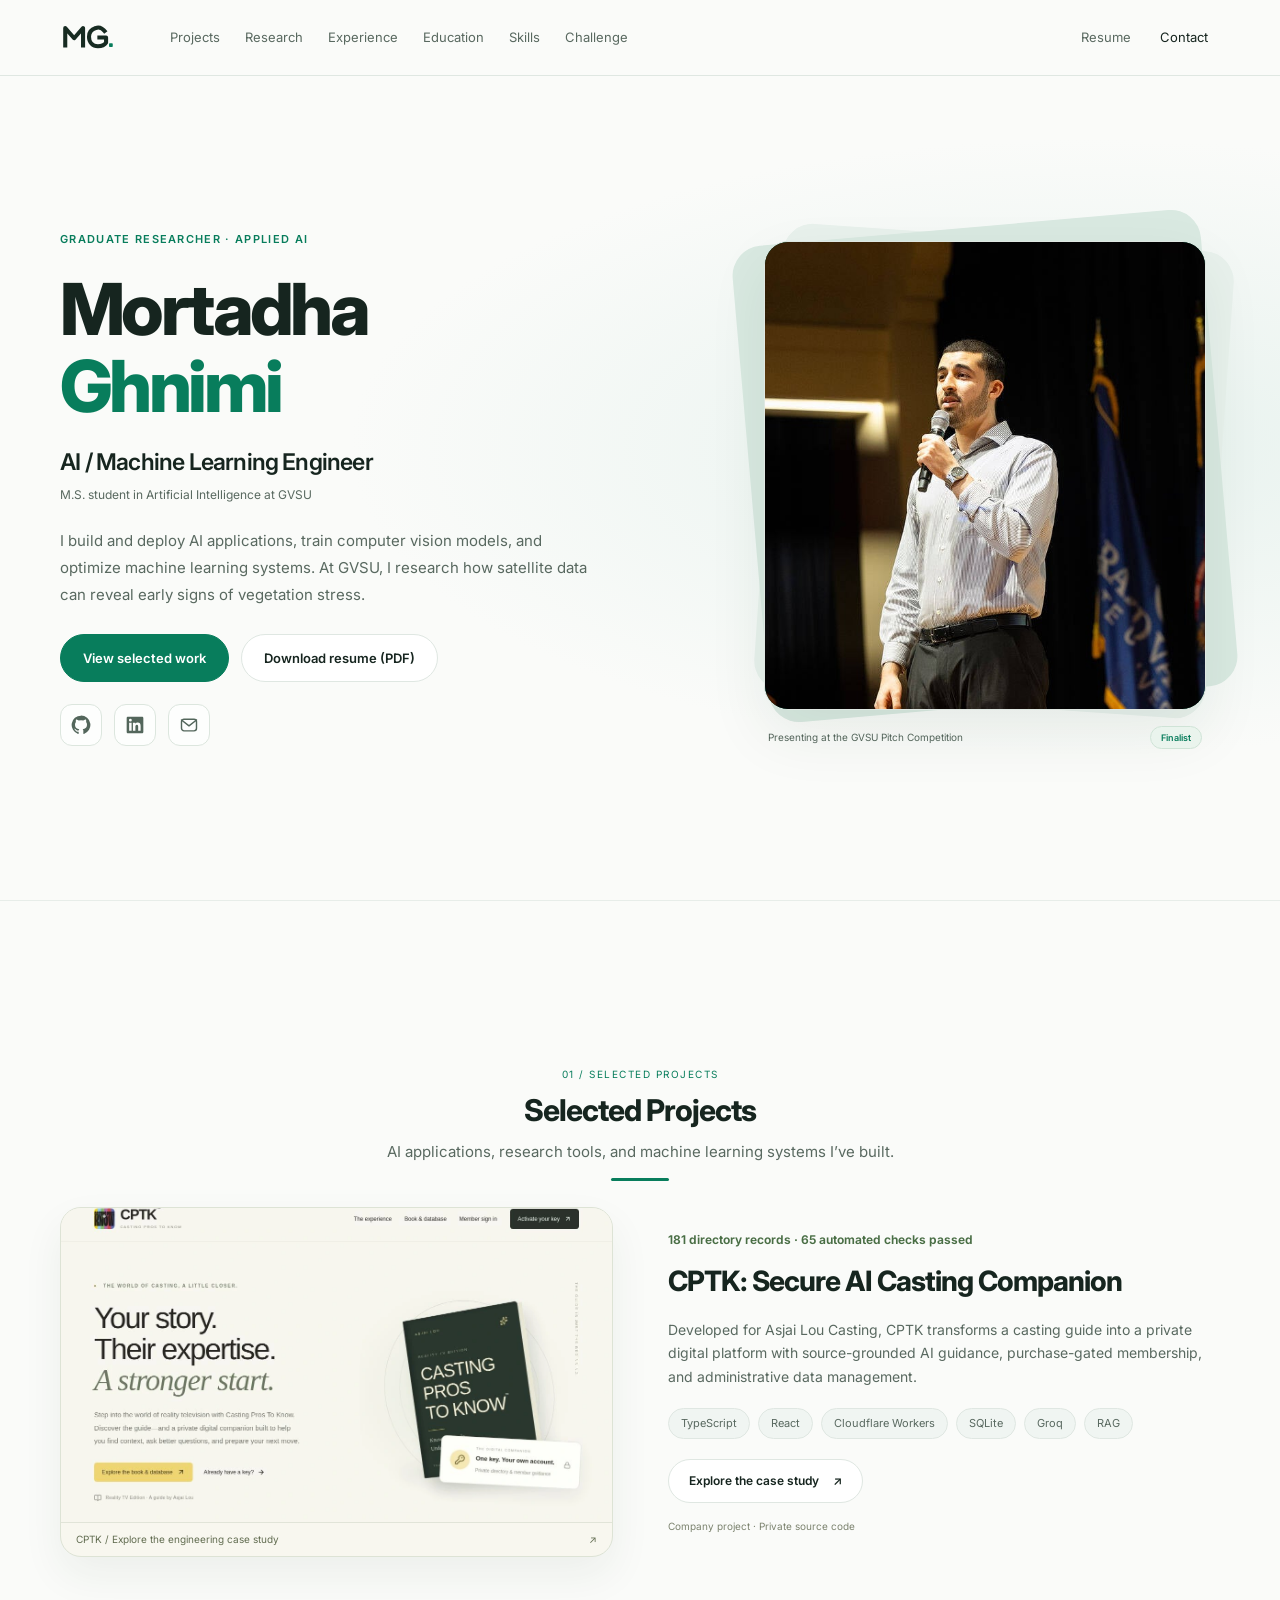
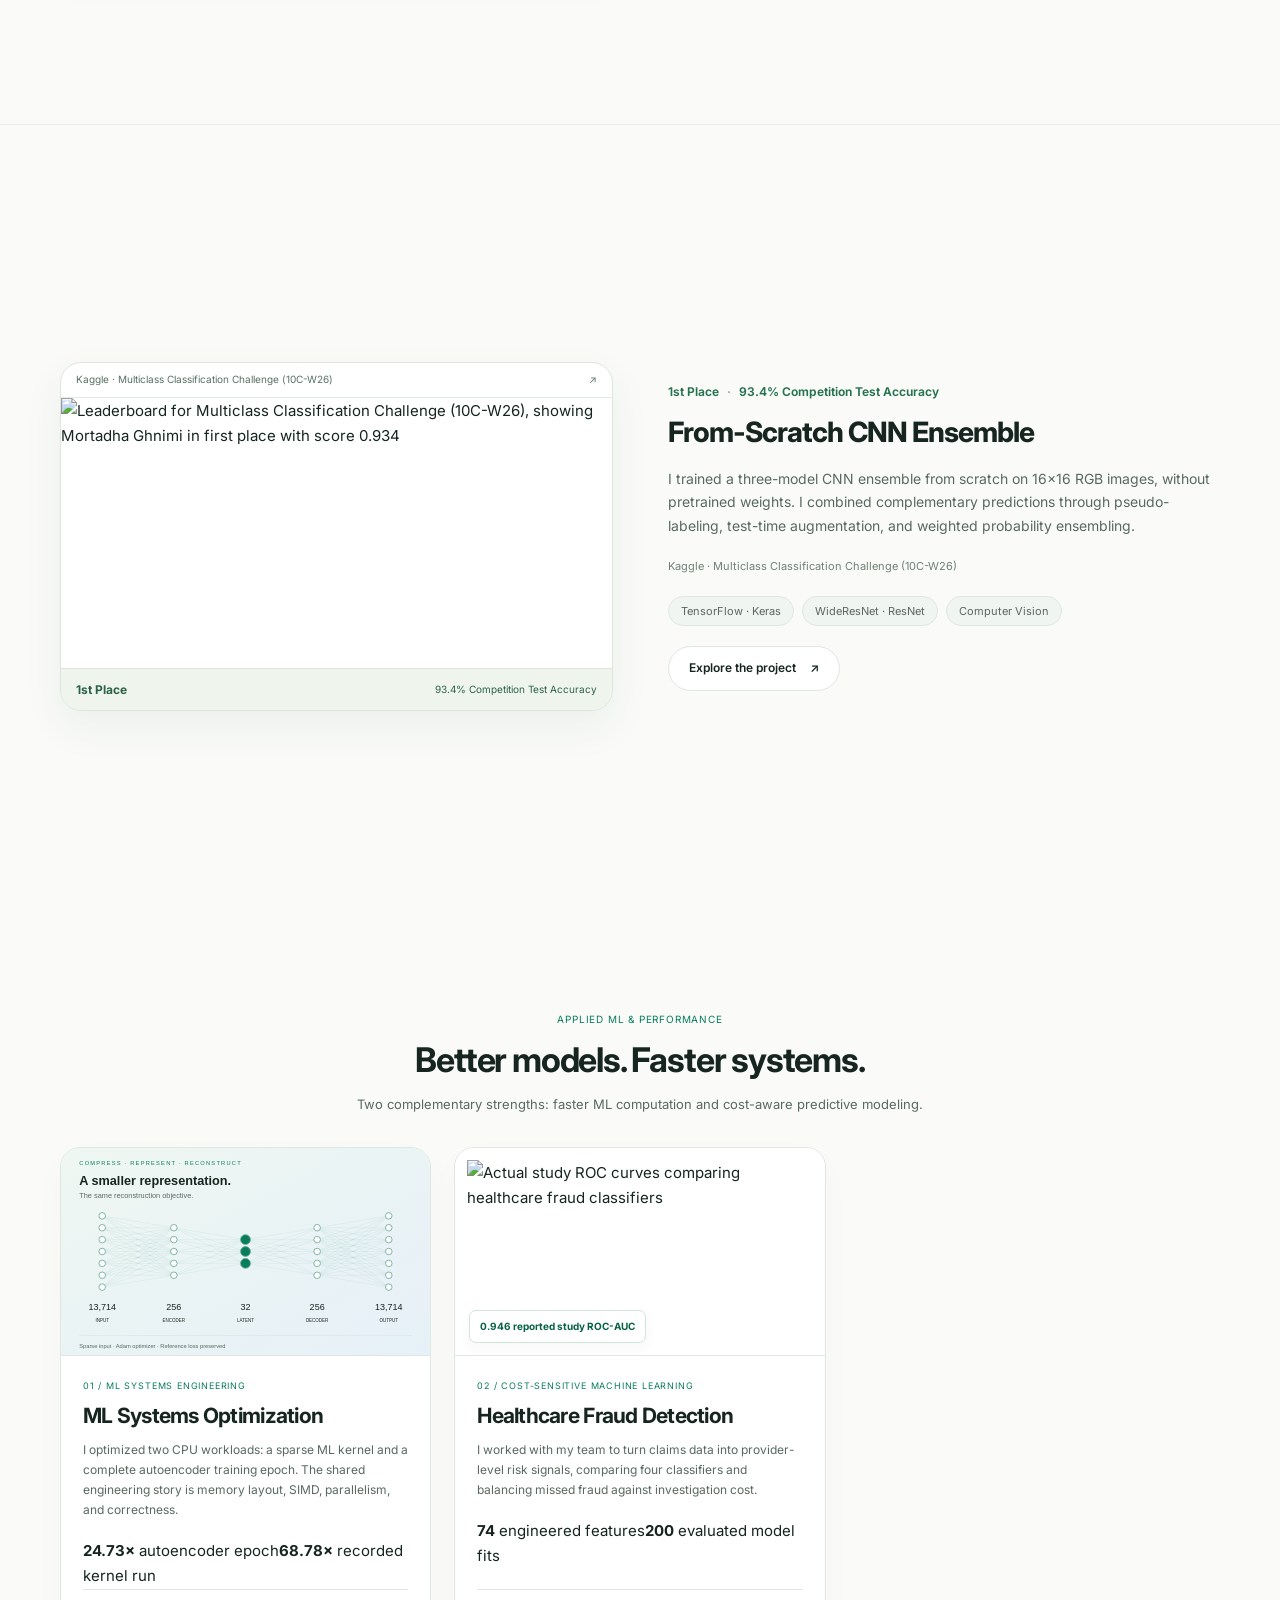
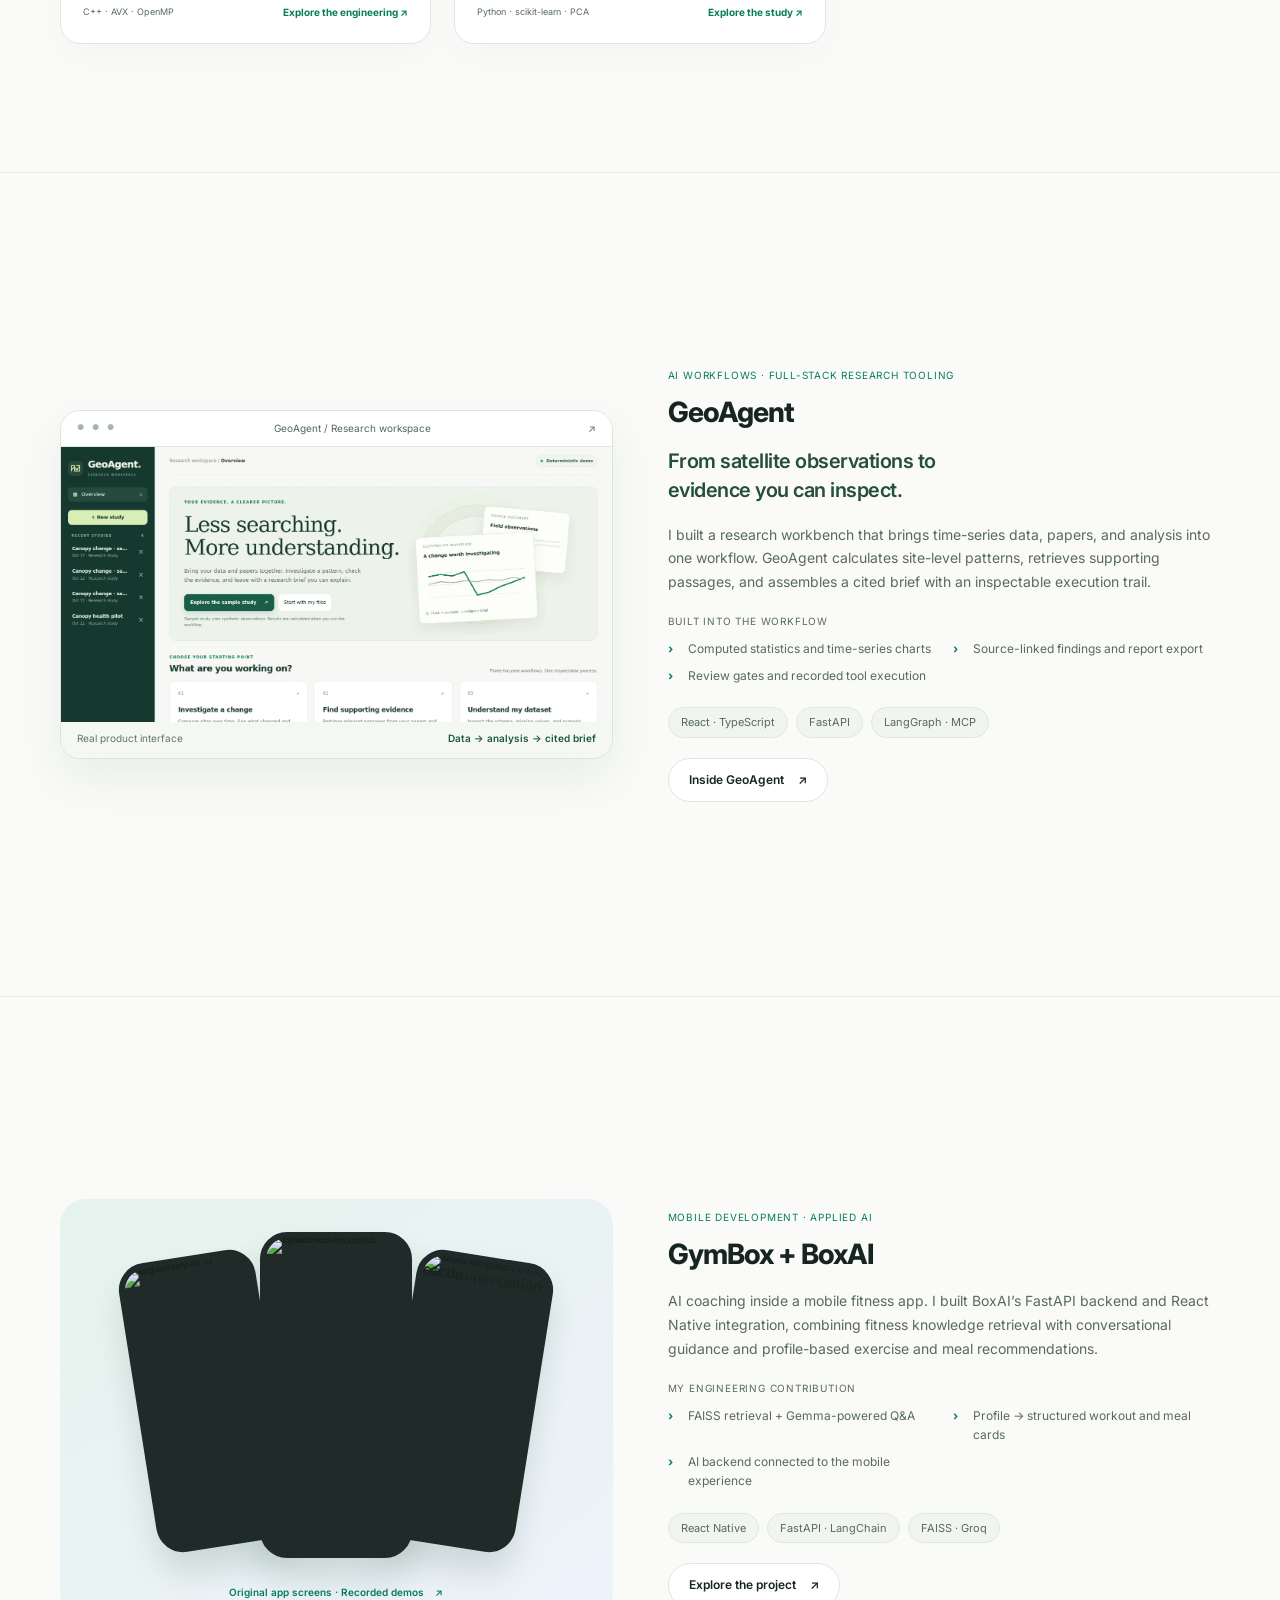
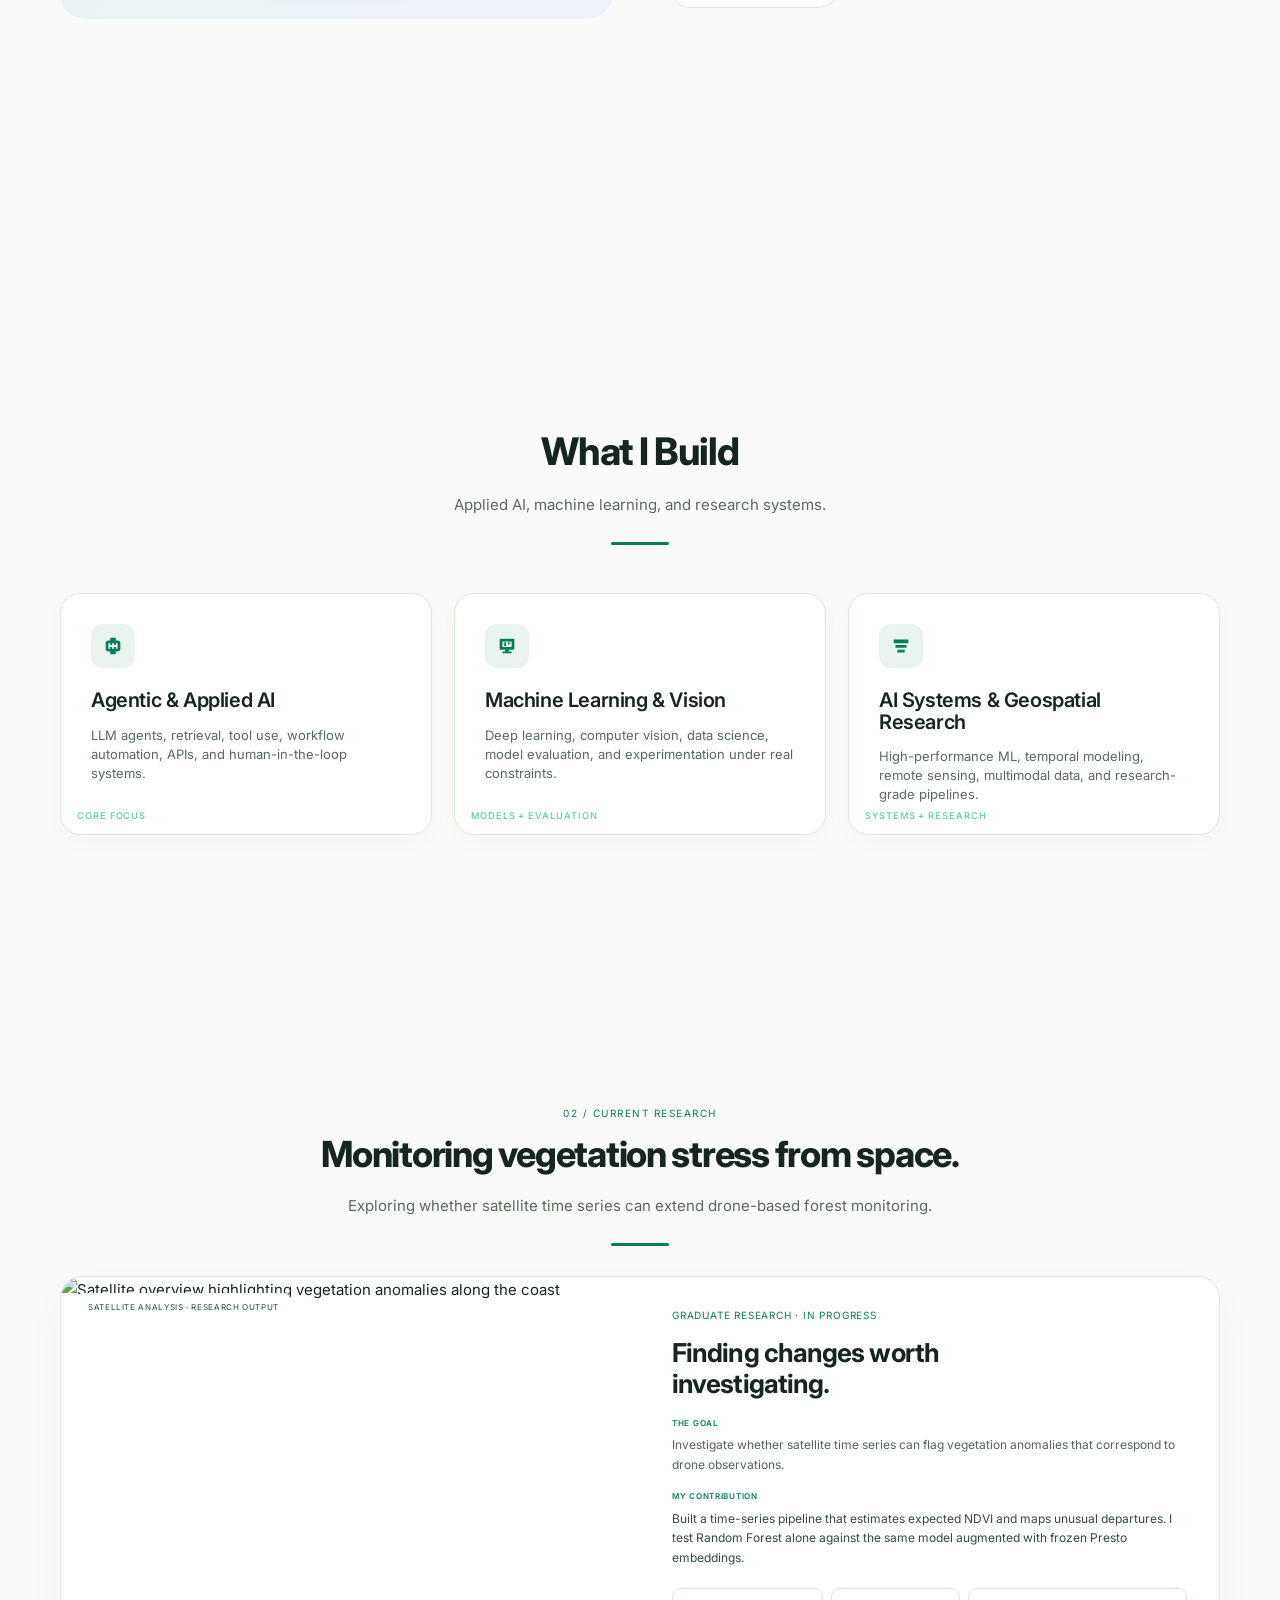
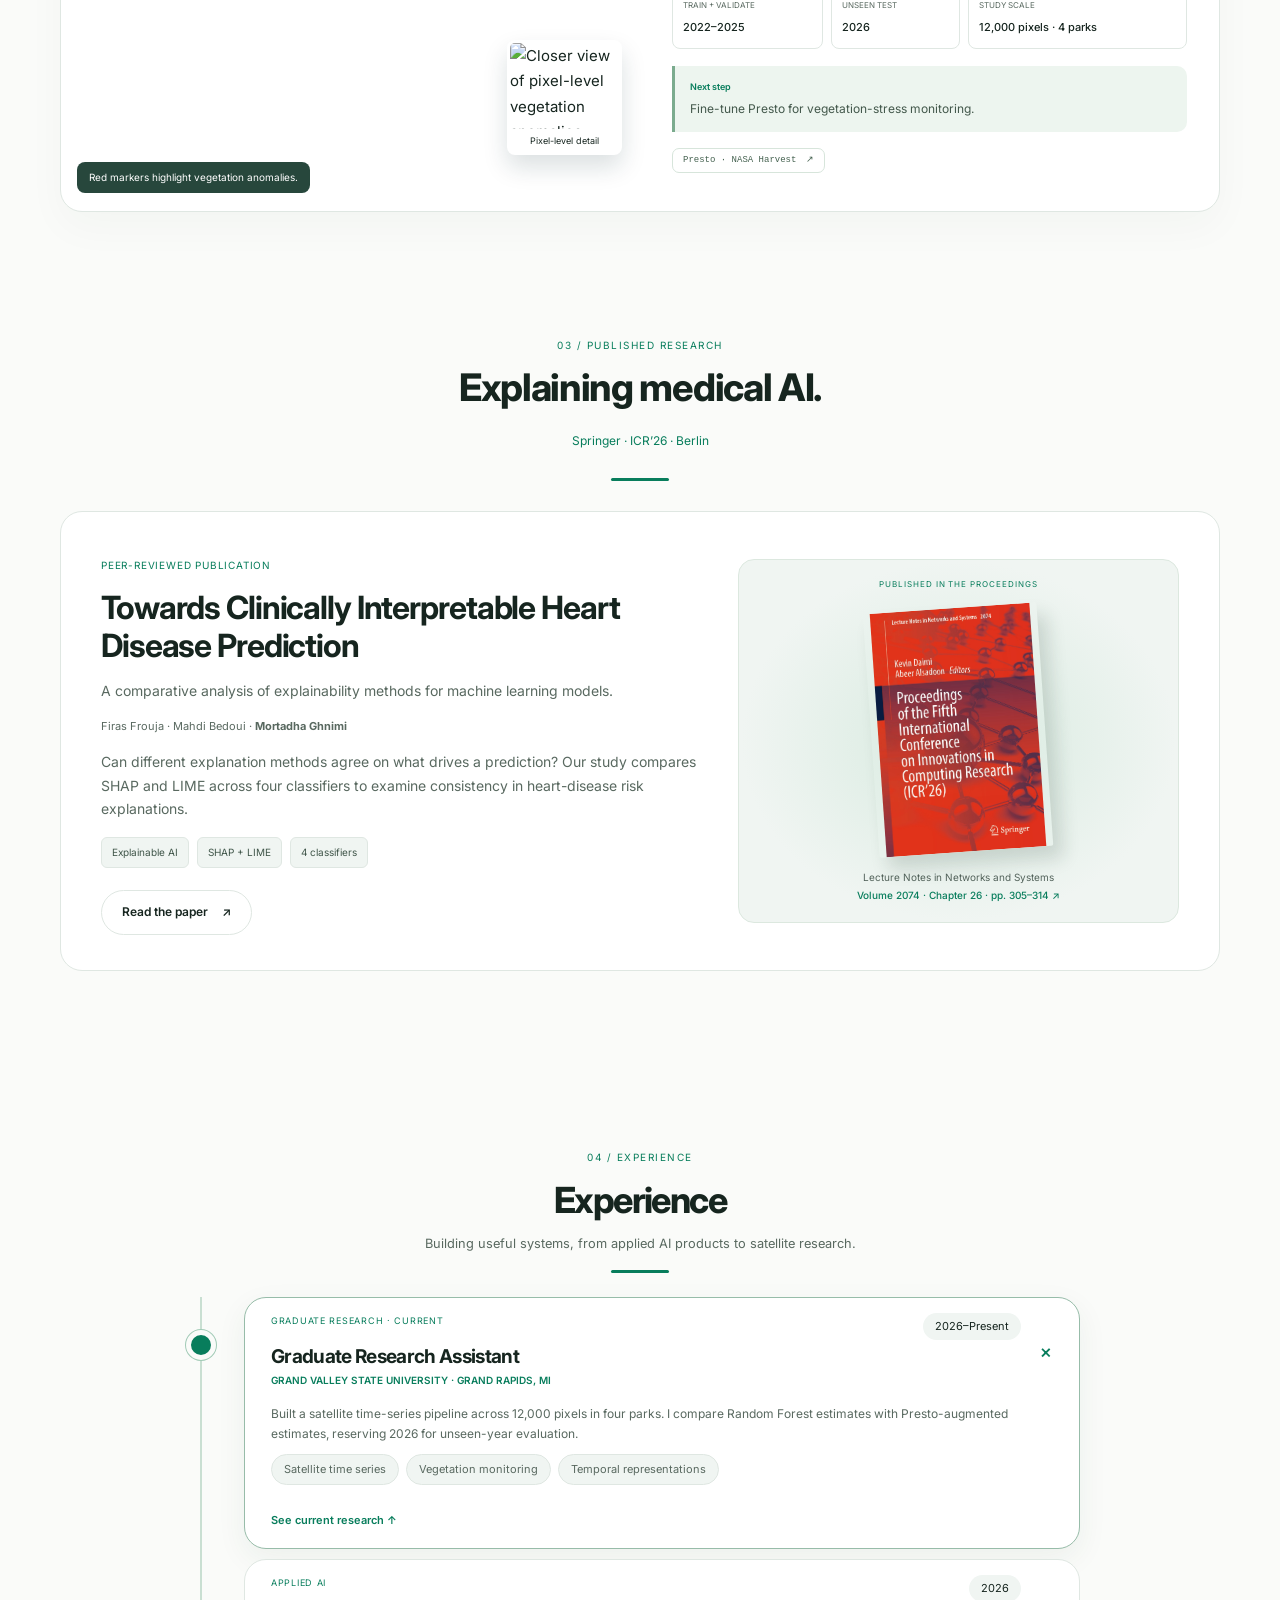
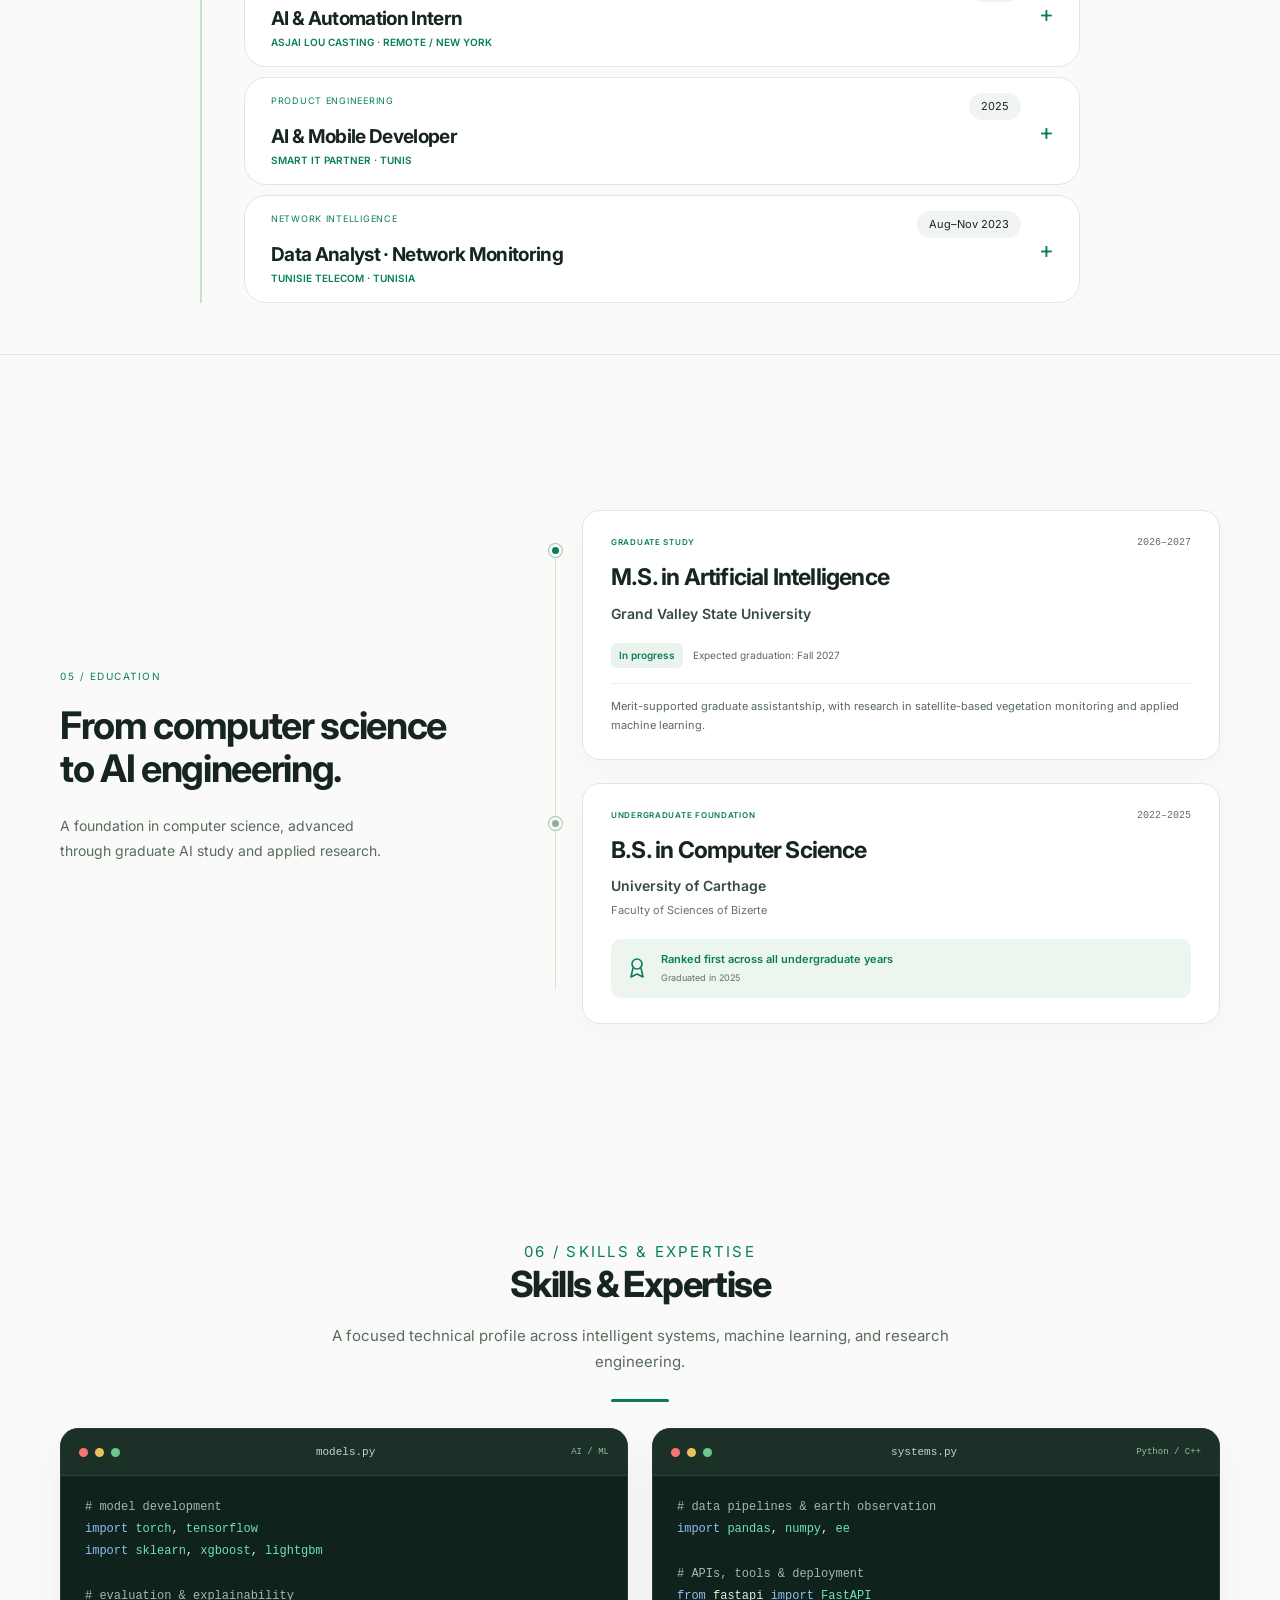
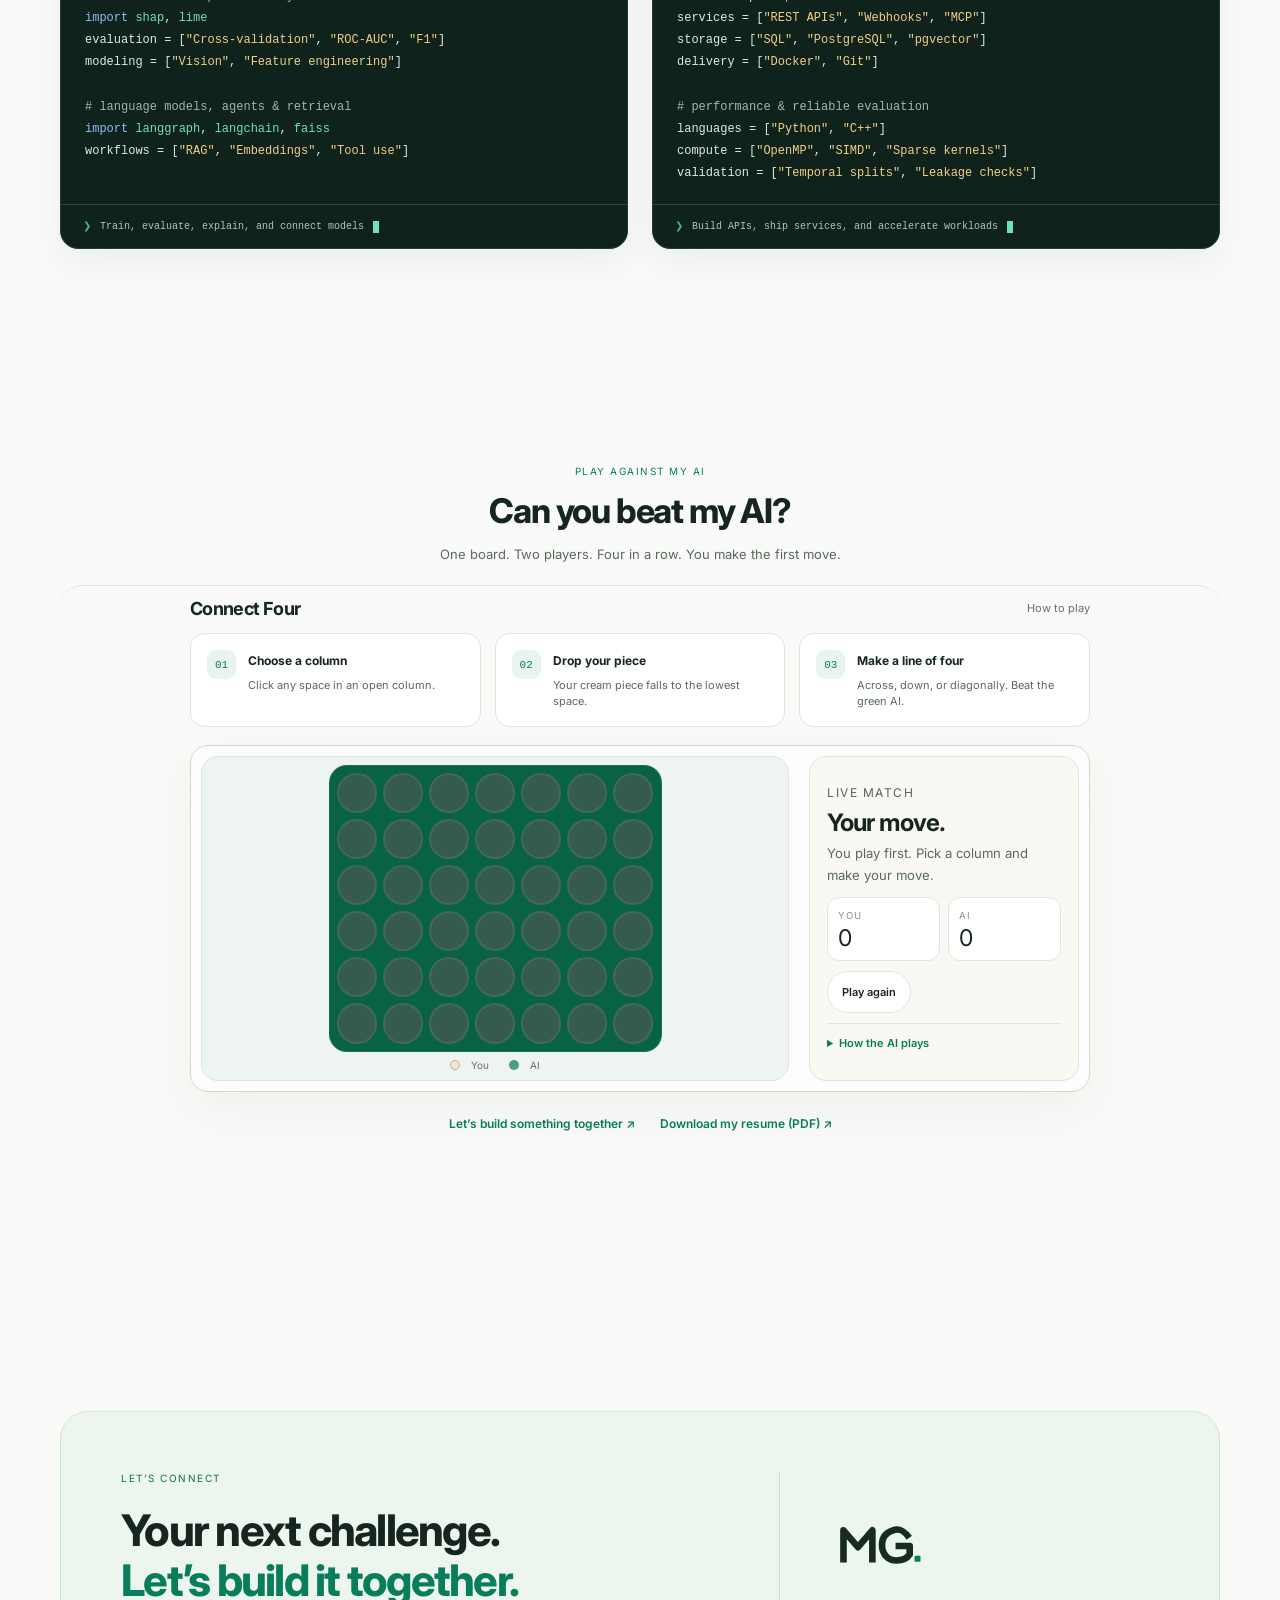
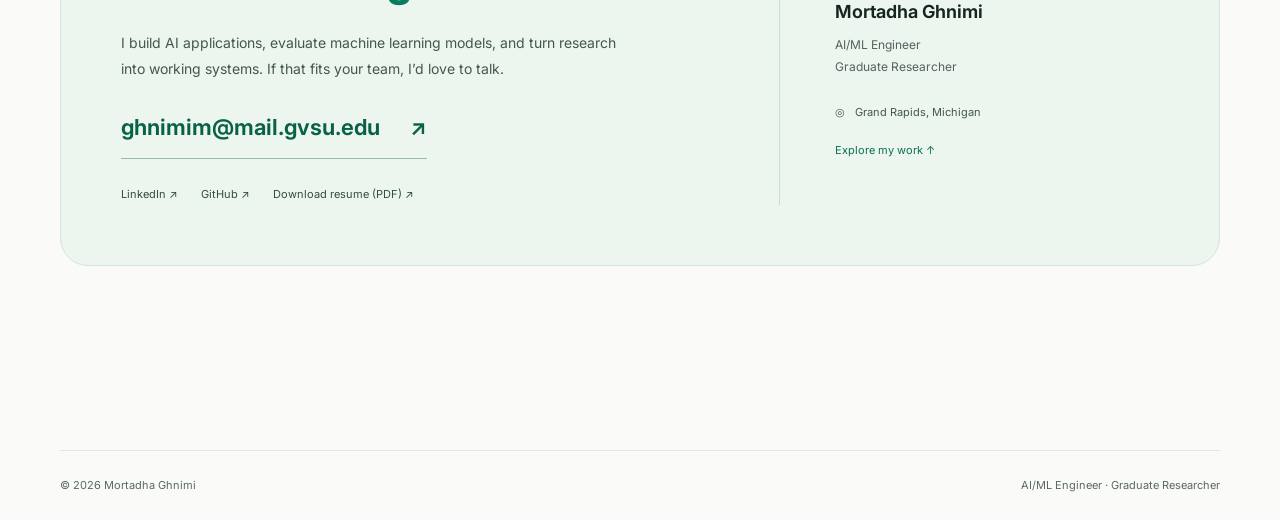
==== commit 3ad29468: "Complete experience viewport fit" ====
--- a/index.html
+++ b/index.html
@@ -38,7 +38,7 @@
   <link rel="stylesheet" href="css/vision-case.css?v=1">
   <link rel="stylesheet" href="css/cptk-case.css?v=2">
   <link rel="stylesheet" href="css/systems-portfolio.css?v=2">
-  <link rel="stylesheet" href="css/career-polish.css?v=1">
+  <link rel="stylesheet" href="css/career-polish.css?v=2">
 </head>
 <body>
   <a class="skip" href="#main">Skip to content</a>
--- a/css/career-polish.css
+++ b/css/career-polish.css
@@ -5,7 +5,7 @@
 #asjai .projects-showcase-head h2{margin-bottom:10px}
 #asjai .projects-showcase-head:after{margin-top:14px}
 @media(min-width:901px){
- #experience{padding-block:30px;box-sizing:border-box}
+ #experience{padding-block:24px;box-sizing:border-box}
  #experience .clean-section-head{margin-bottom:24px}
  #experience .clean-section-head h2{margin-bottom:12px}
  #experience .clean-section-head:after{margin-top:15px}
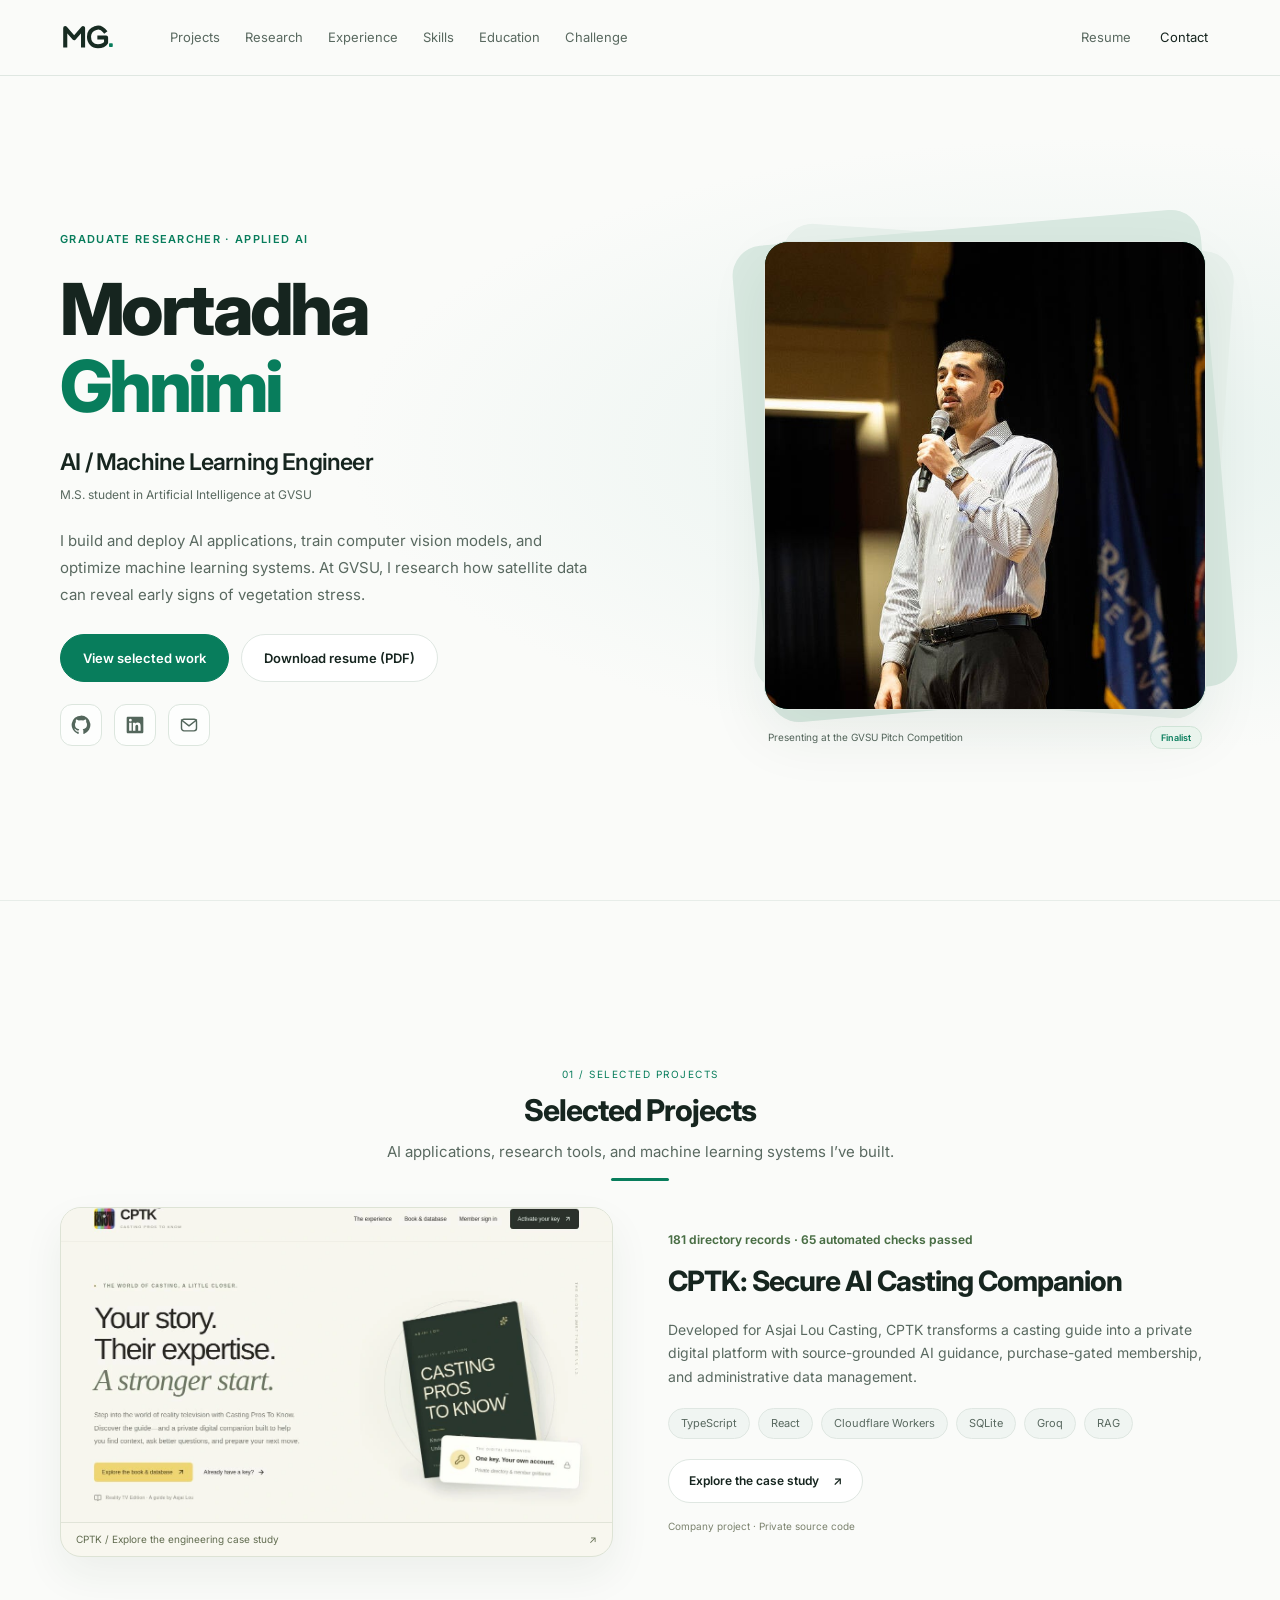
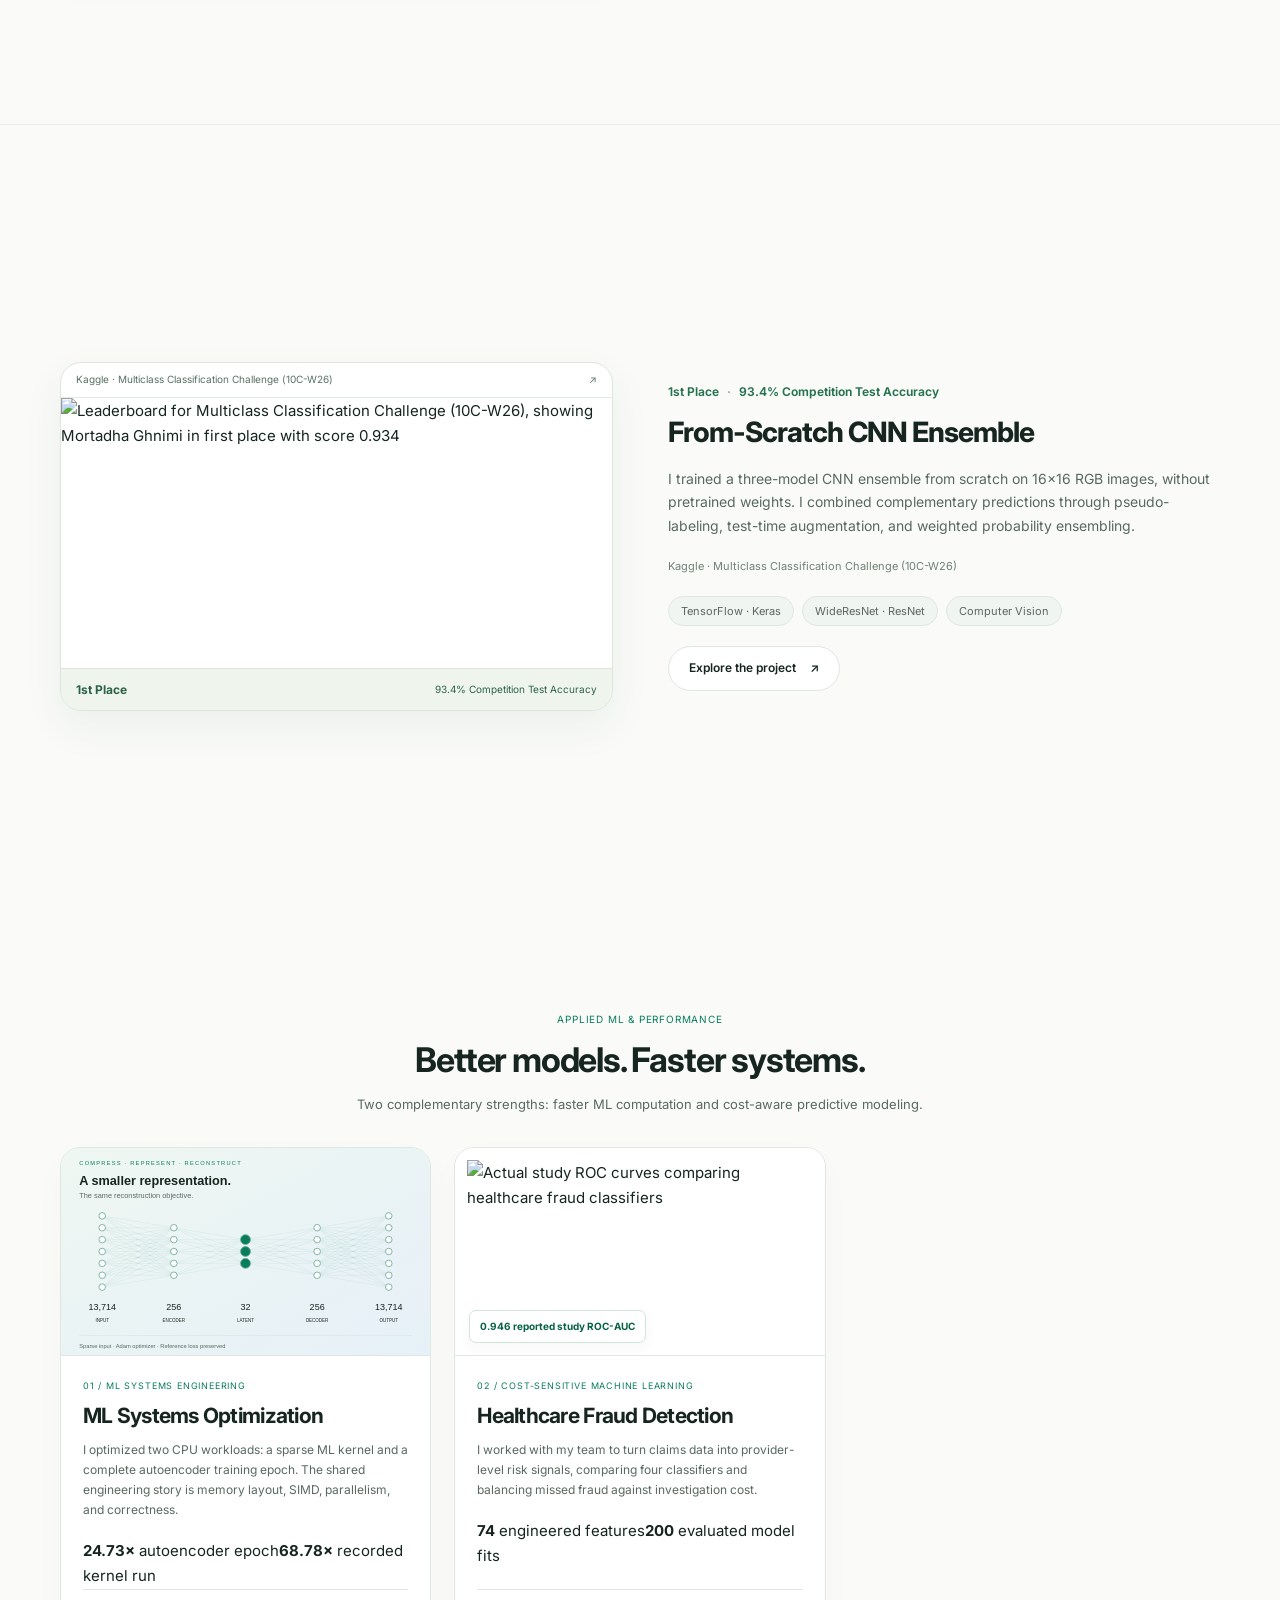
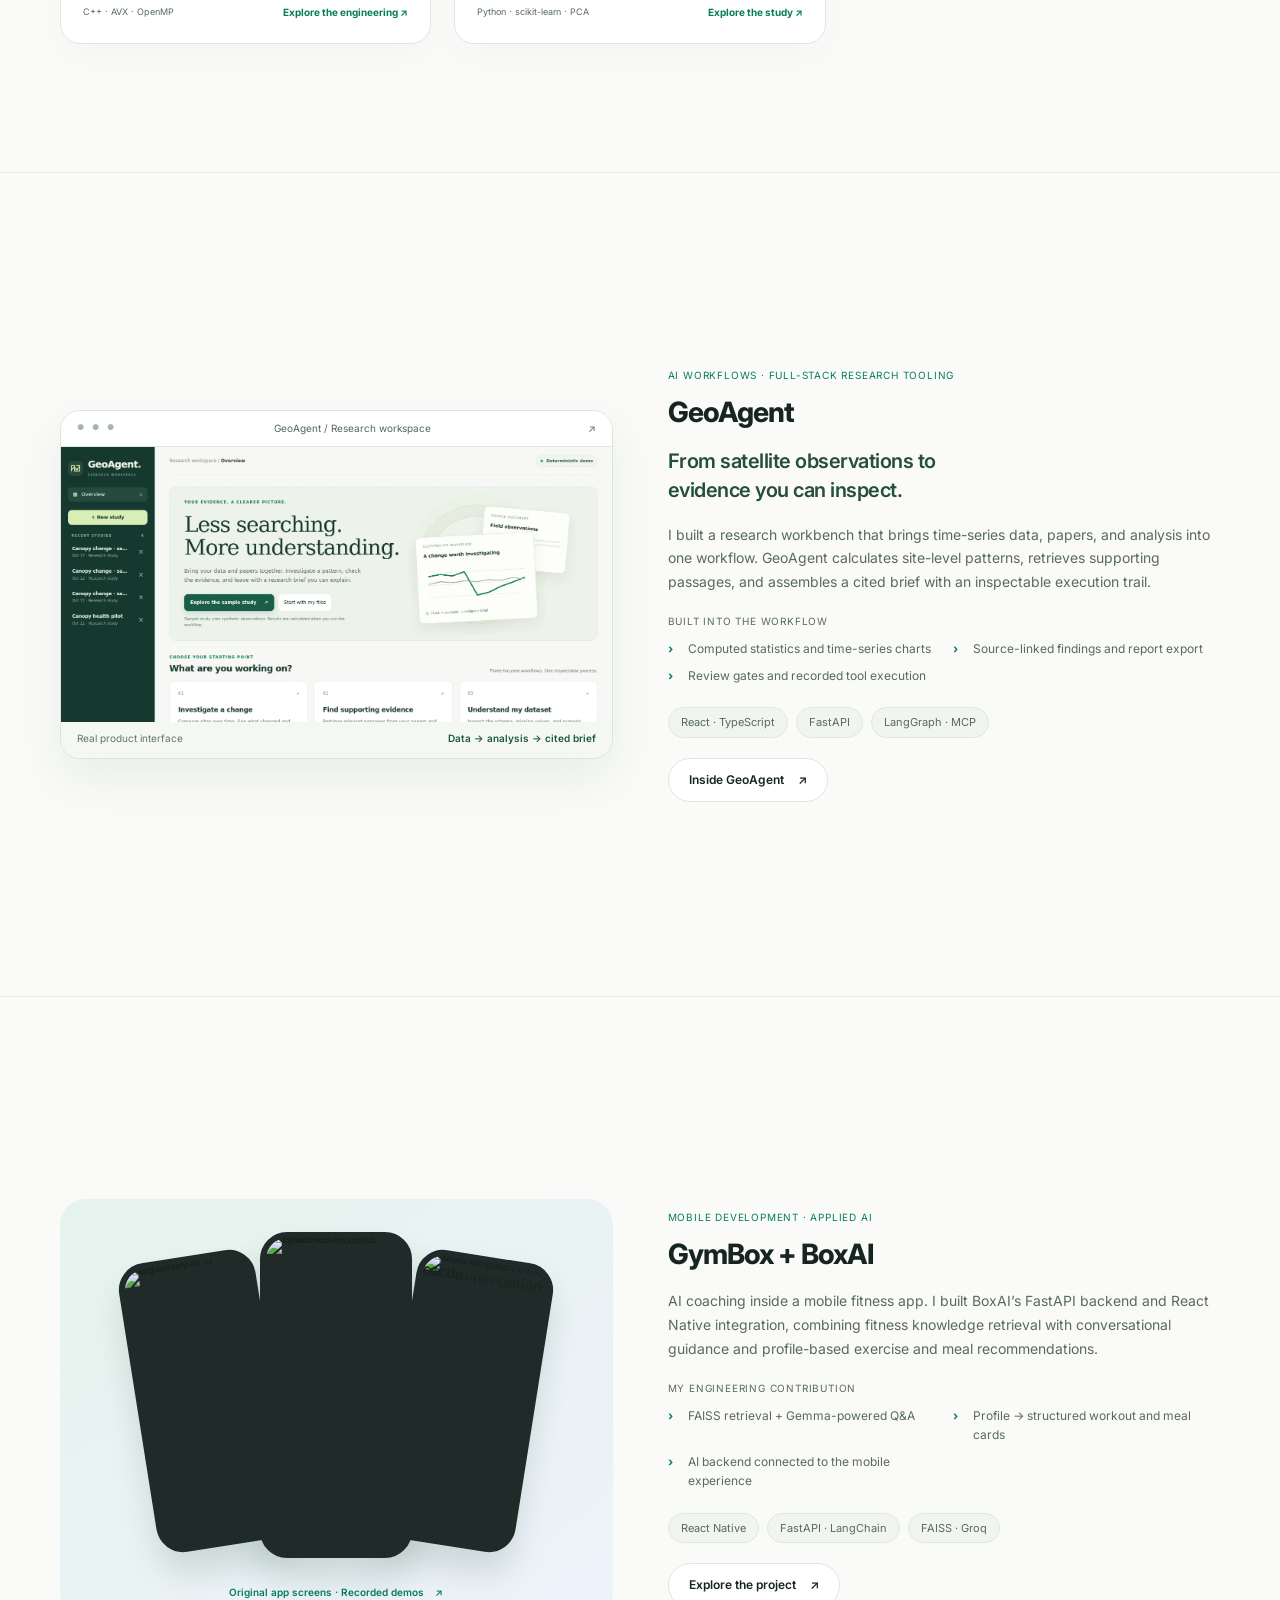
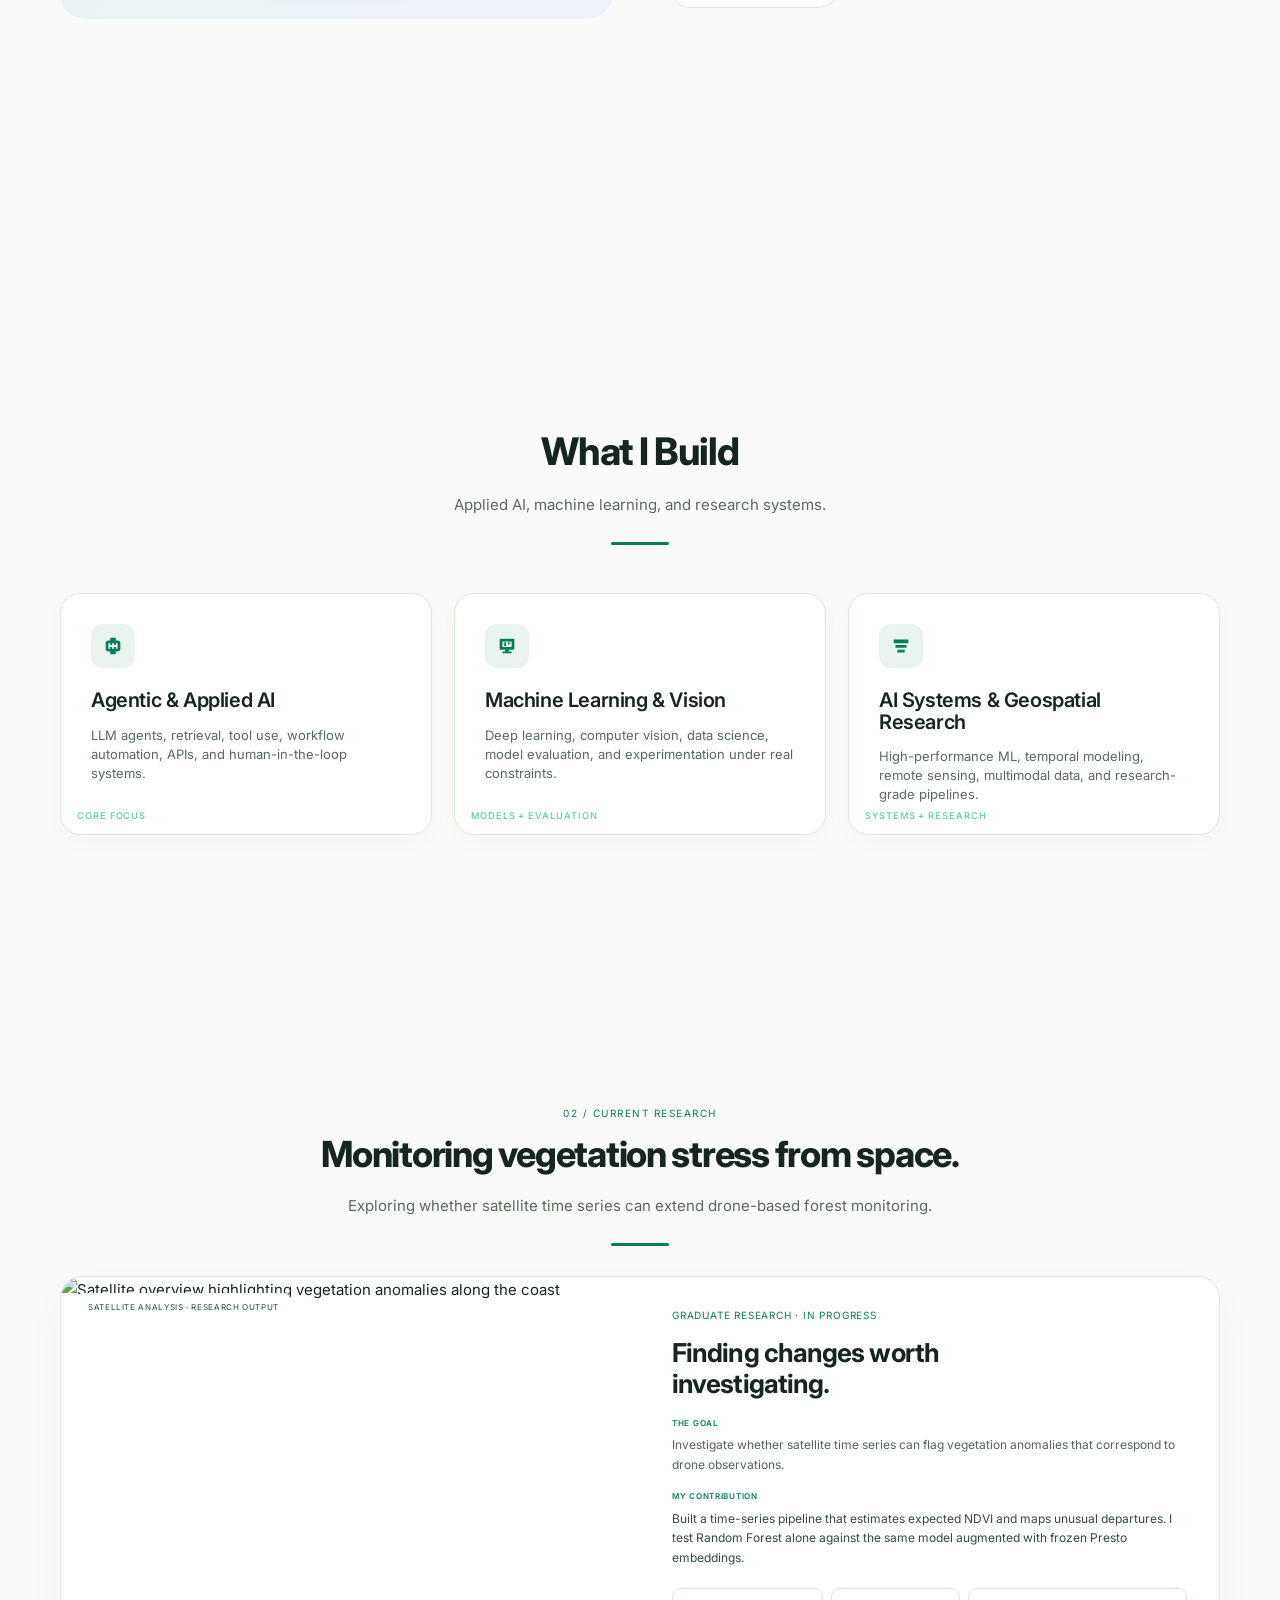
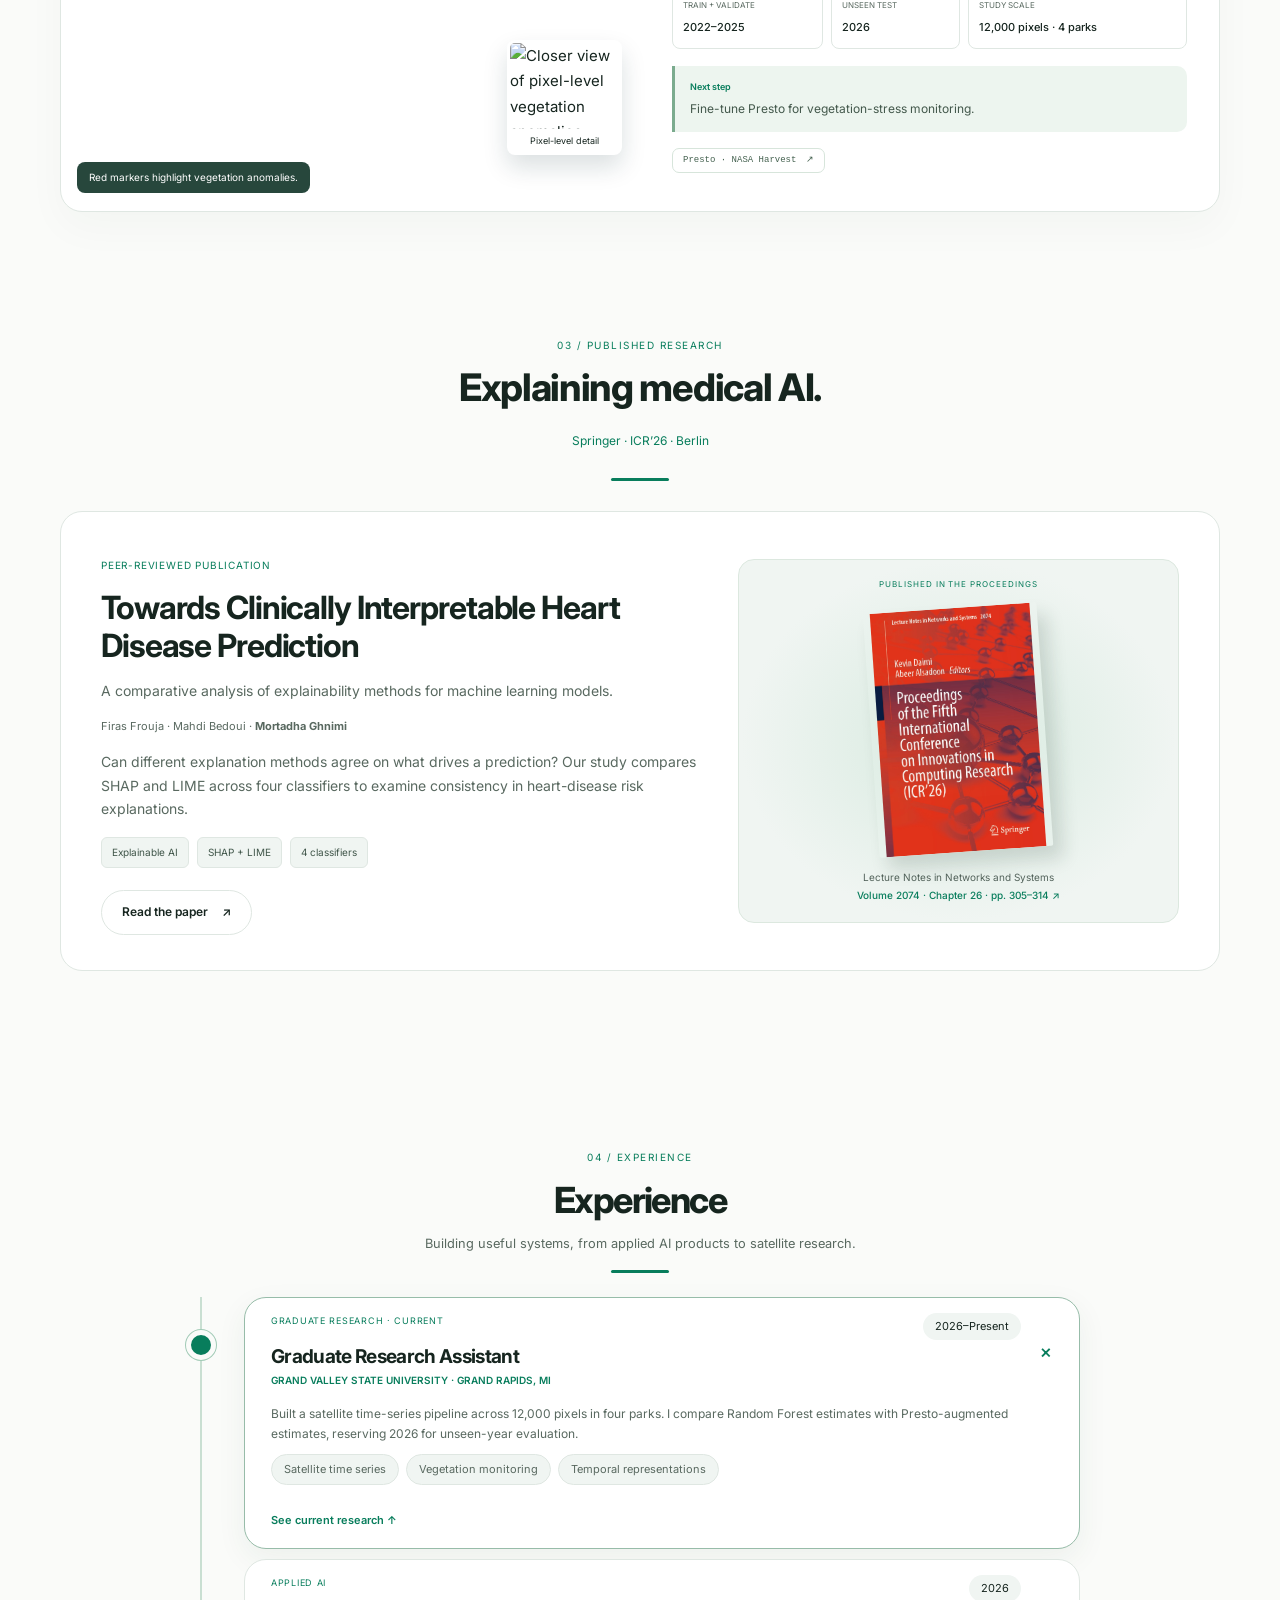
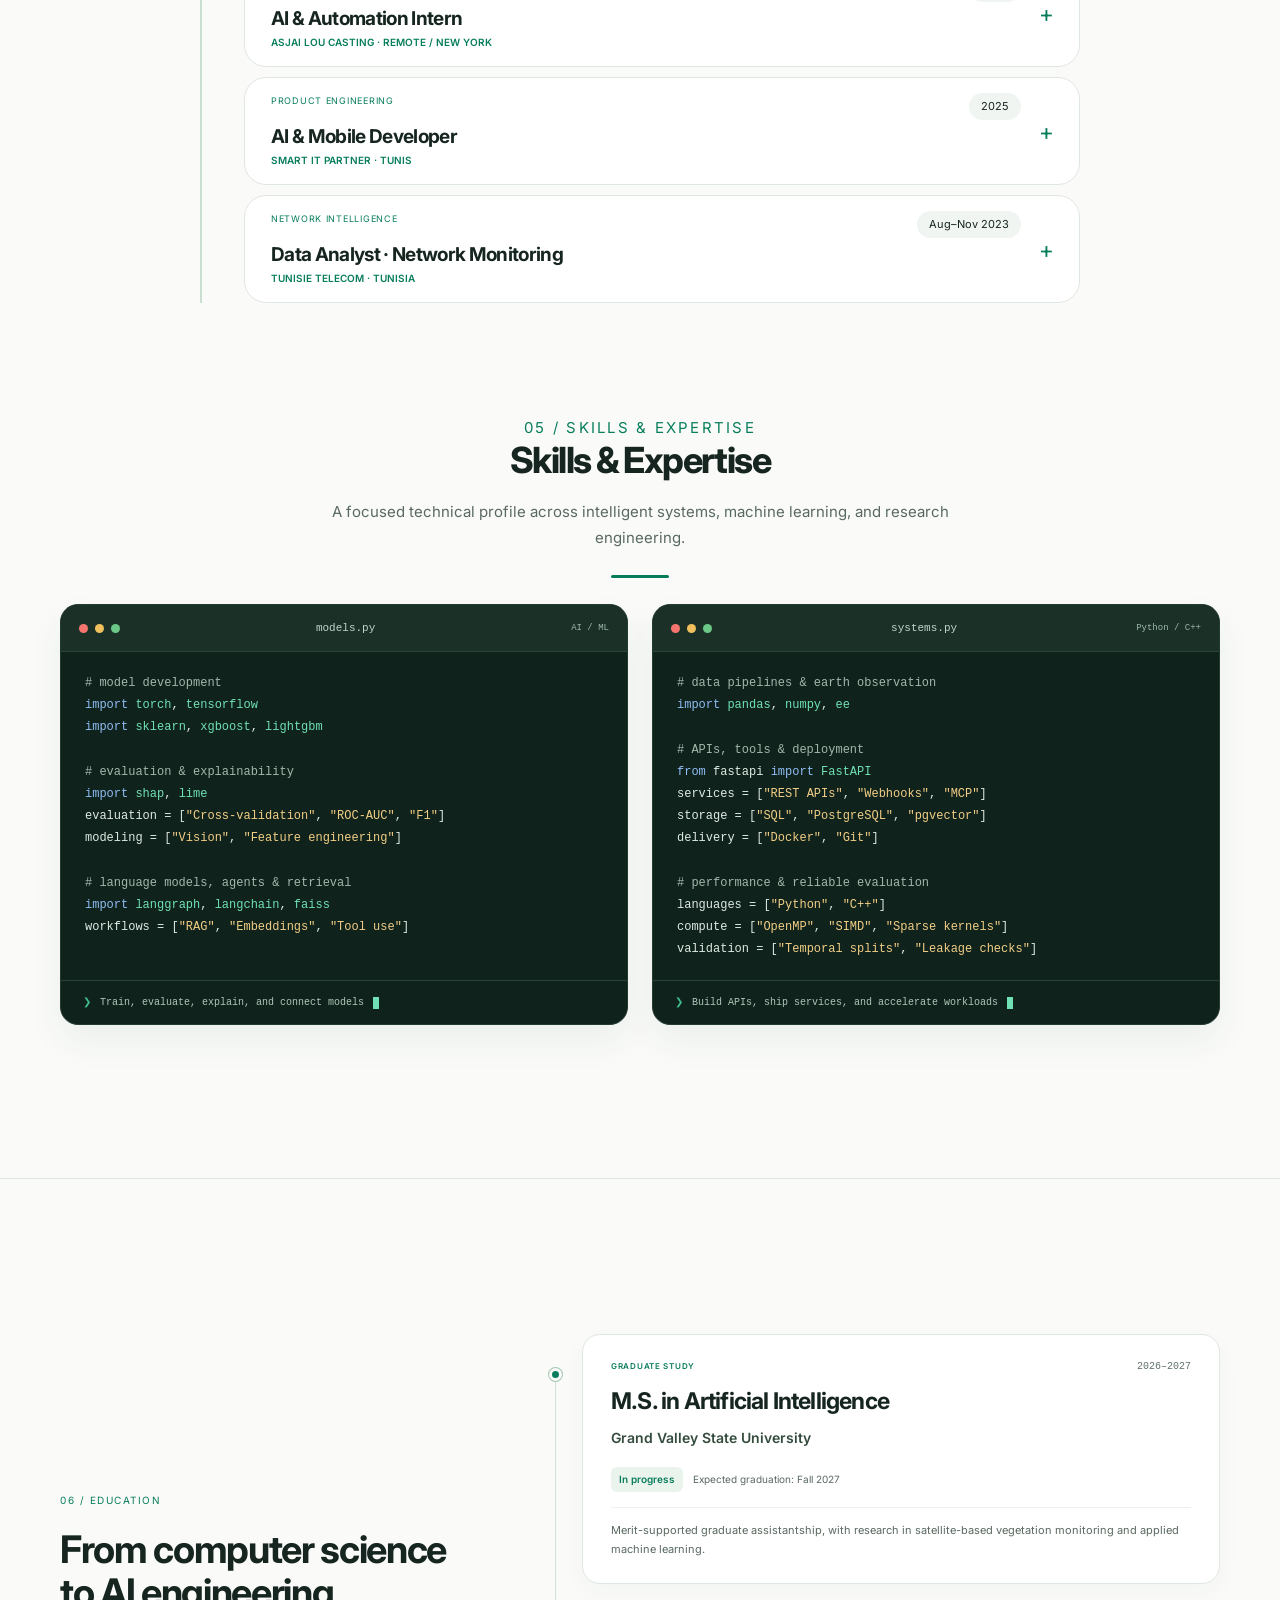
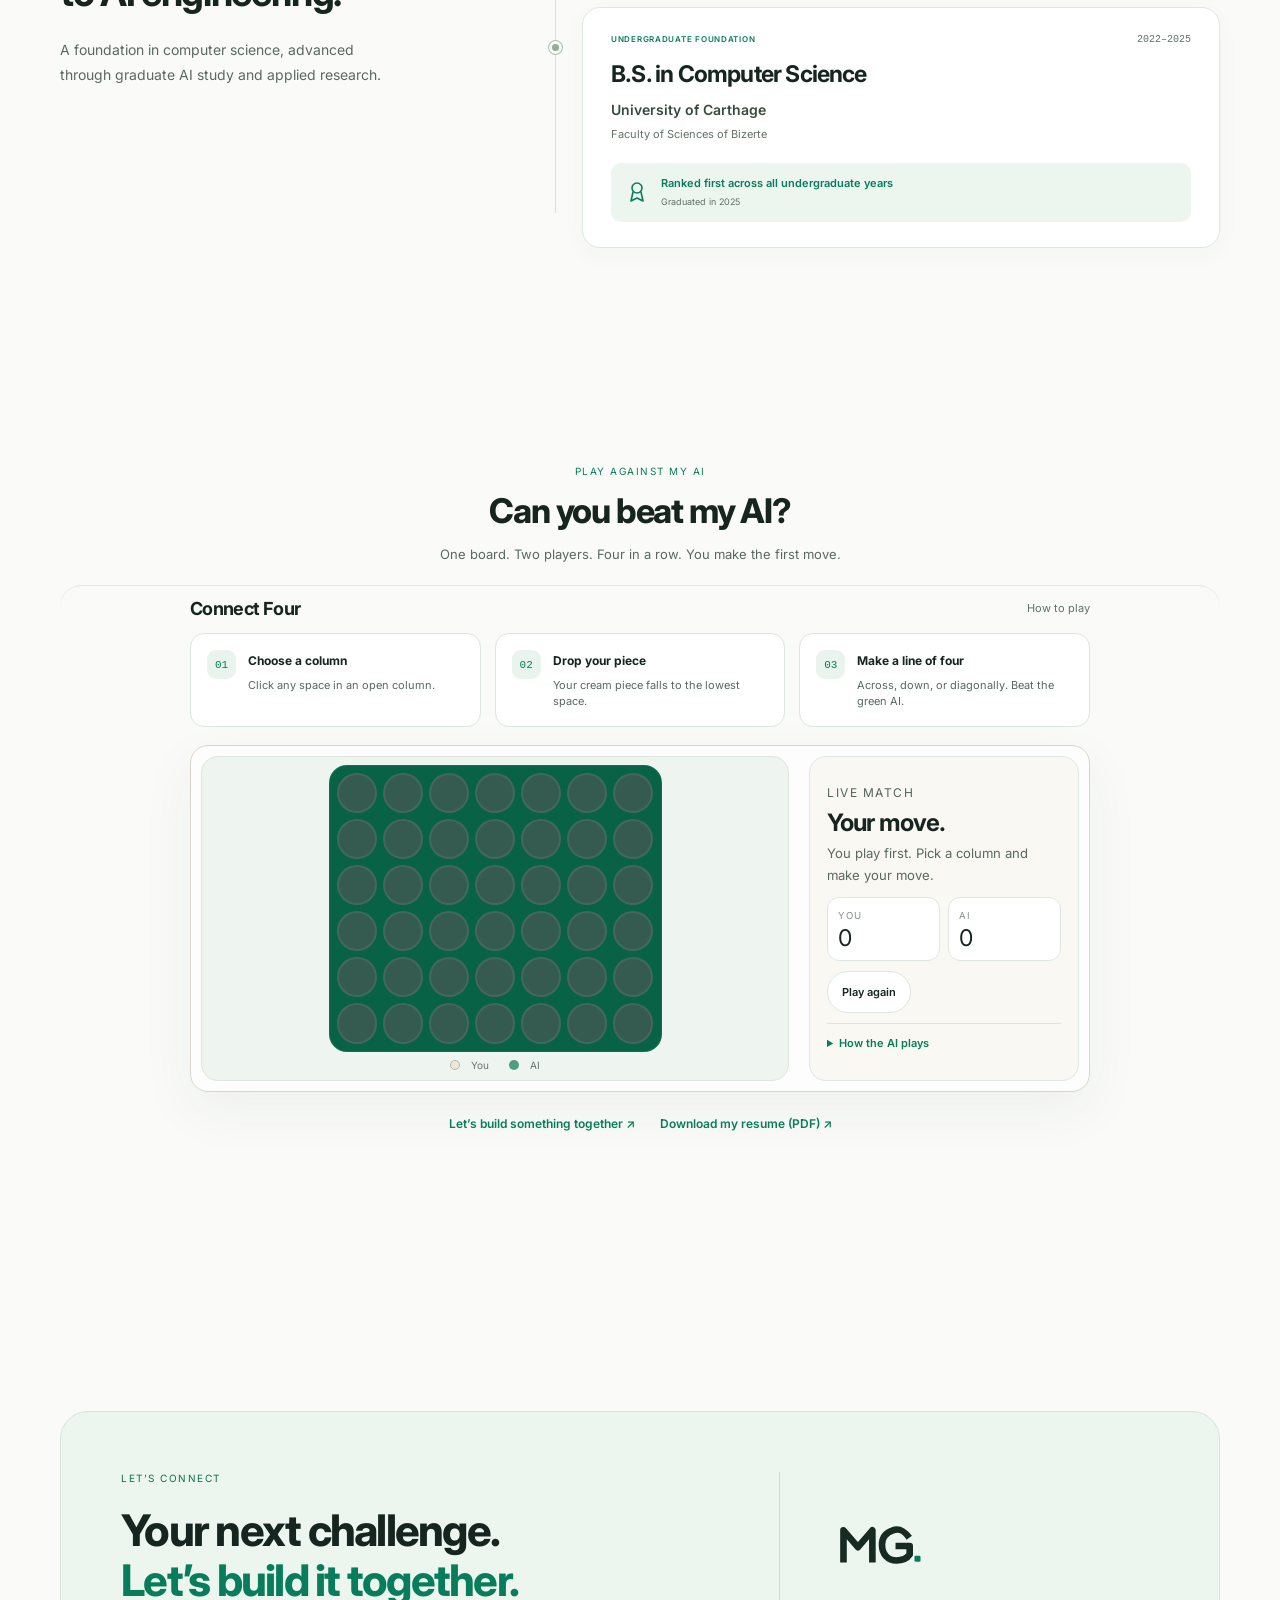
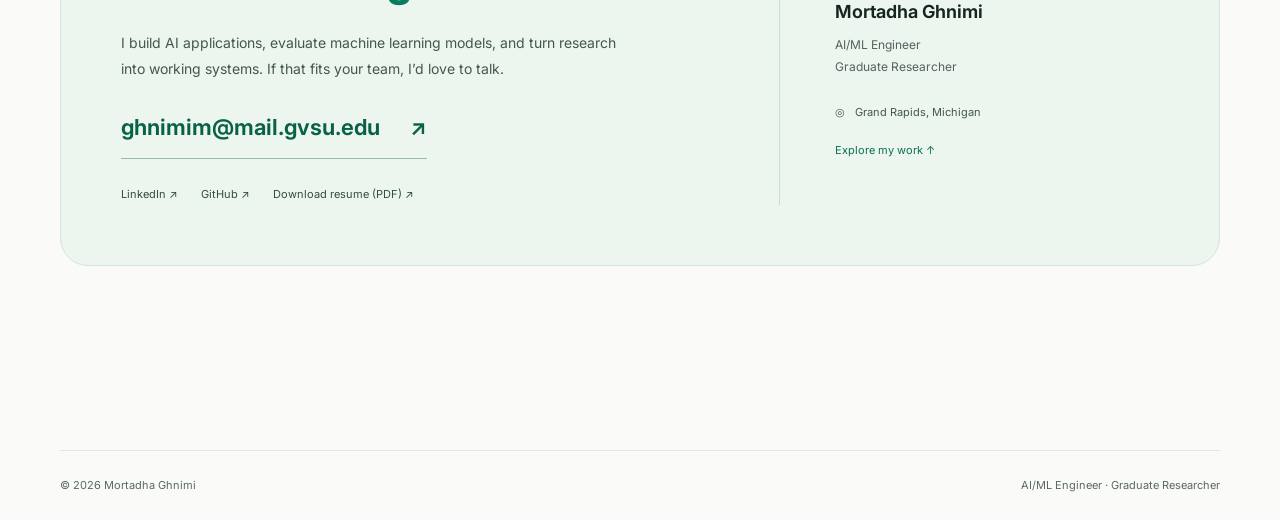
==== commit 3c666dd9: "Separate experience and education with skills screen" ====
--- a/index.html
+++ b/index.html
@@ -51,8 +51,8 @@
         <a href="#work">Projects</a>
         <a href="#research">Research</a>
         <a href="#experience">Experience</a>
+        <a href="#about">Skills</a>
         <a href="#education">Education</a>
-        <a href="#about">Skills</a>
         <a href="#play">Challenge</a>
       </nav>
       <div class="nav-side">
@@ -290,37 +290,10 @@
       </div>
     </section>
 
-    <span id="recognition" class="recognition-anchor" aria-hidden="true"></span>
-<section class="education-screen" id="education" aria-labelledby="education-title">
-      <div class="wrap education-layout">
-        <header class="education-intro">
-          <p class="section-label">05 / Education</p>
-          <h2 id="education-title">From computer science<br>to AI engineering.</h2>
-          <p>A foundation in computer science, advanced through graduate AI study and applied research.</p>
-        </header>
-        <ol class="education-timeline">
-          <li><span class="education-node" aria-hidden="true"></span><article class="education-card">
-            <div class="education-card-top"><span class="education-level">Graduate study</span><span class="education-date">2026–2027</span></div>
-            <h3>M.S. in Artificial Intelligence</h3>
-            <p class="education-school">Grand Valley State University</p>
-            <div class="education-detail"><span class="education-badge">In progress</span><span>Expected graduation: Fall 2027</span></div>
-            <p class="education-summary">Merit-supported graduate assistantship, with research in satellite-based vegetation monitoring and applied machine learning.</p>
-          </article></li>
-          <li><span class="education-node" aria-hidden="true"></span><article class="education-card">
-            <div class="education-card-top"><span class="education-level">Undergraduate foundation</span><span class="education-date">2022–2025</span></div>
-            <h3>B.S. in Computer Science</h3>
-            <p class="education-school">University of Carthage</p>
-            <p class="education-location">Faculty of Sciences of Bizerte</p>
-            <div class="education-honor"><svg viewBox="0 0 24 24" fill="none" stroke="currentColor" stroke-width="1.6" stroke-linecap="round" stroke-linejoin="round" aria-hidden="true"><circle cx="12" cy="8" r="5"/><path d="m8 12-2 9 6-3 6 3-2-9"/></svg><div><strong>Ranked first across all undergraduate years</strong><span>Graduated in 2025</span></div></div>
-          </article></li>
-        </ol>
-      </div>
-    </section>
-
     <section class="expertise-shell" id="about">
       <div class="wrap expertise-section">
         <header class="expertise-head">
-          <p class="section-label">06 / Skills & Expertise</p>
+          <p class="section-label">05 / Skills & Expertise</p>
           <h2>Skills & Expertise</h2>
           <p>A focused technical profile across intelligent systems, machine learning, and research engineering.</p>
         </header>
@@ -350,6 +323,34 @@
 compute = [<span class="code-string">"OpenMP"</span>, <span class="code-string">"SIMD"</span>, <span class="code-string">"Sparse kernels"</span>]
 validation = [<span class="code-string">"Temporal splits"</span>, <span class="code-string">"Leakage checks"</span>]</code></pre><div class="terminal-footer"><span class="terminal-prompt">❯</span> Build APIs, ship services, and accelerate workloads<span class="terminal-cursor" aria-hidden="true"></span></div></article></div>      </div>
     </section>
+<span id="recognition" class="recognition-anchor" aria-hidden="true"></span>
+<section class="education-screen" id="education" aria-labelledby="education-title">
+      <div class="wrap education-layout">
+        <header class="education-intro">
+          <p class="section-label">06 / Education</p>
+          <h2 id="education-title">From computer science<br>to AI engineering.</h2>
+          <p>A foundation in computer science, advanced through graduate AI study and applied research.</p>
+        </header>
+        <ol class="education-timeline">
+          <li><span class="education-node" aria-hidden="true"></span><article class="education-card">
+            <div class="education-card-top"><span class="education-level">Graduate study</span><span class="education-date">2026–2027</span></div>
+            <h3>M.S. in Artificial Intelligence</h3>
+            <p class="education-school">Grand Valley State University</p>
+            <div class="education-detail"><span class="education-badge">In progress</span><span>Expected graduation: Fall 2027</span></div>
+            <p class="education-summary">Merit-supported graduate assistantship, with research in satellite-based vegetation monitoring and applied machine learning.</p>
+          </article></li>
+          <li><span class="education-node" aria-hidden="true"></span><article class="education-card">
+            <div class="education-card-top"><span class="education-level">Undergraduate foundation</span><span class="education-date">2022–2025</span></div>
+            <h3>B.S. in Computer Science</h3>
+            <p class="education-school">University of Carthage</p>
+            <p class="education-location">Faculty of Sciences of Bizerte</p>
+            <div class="education-honor"><svg viewBox="0 0 24 24" fill="none" stroke="currentColor" stroke-width="1.6" stroke-linecap="round" stroke-linejoin="round" aria-hidden="true"><circle cx="12" cy="8" r="5"/><path d="m8 12-2 9 6-3 6 3-2-9"/></svg><div><strong>Ranked first across all undergraduate years</strong><span>Graduated in 2025</span></div></div>
+          </article></li>
+        </ol>
+      </div>
+    </section>
+
+    
     
 
 <section class="portfolio-play game-page-v4" id="play" data-embedded-games aria-labelledby="play-title">
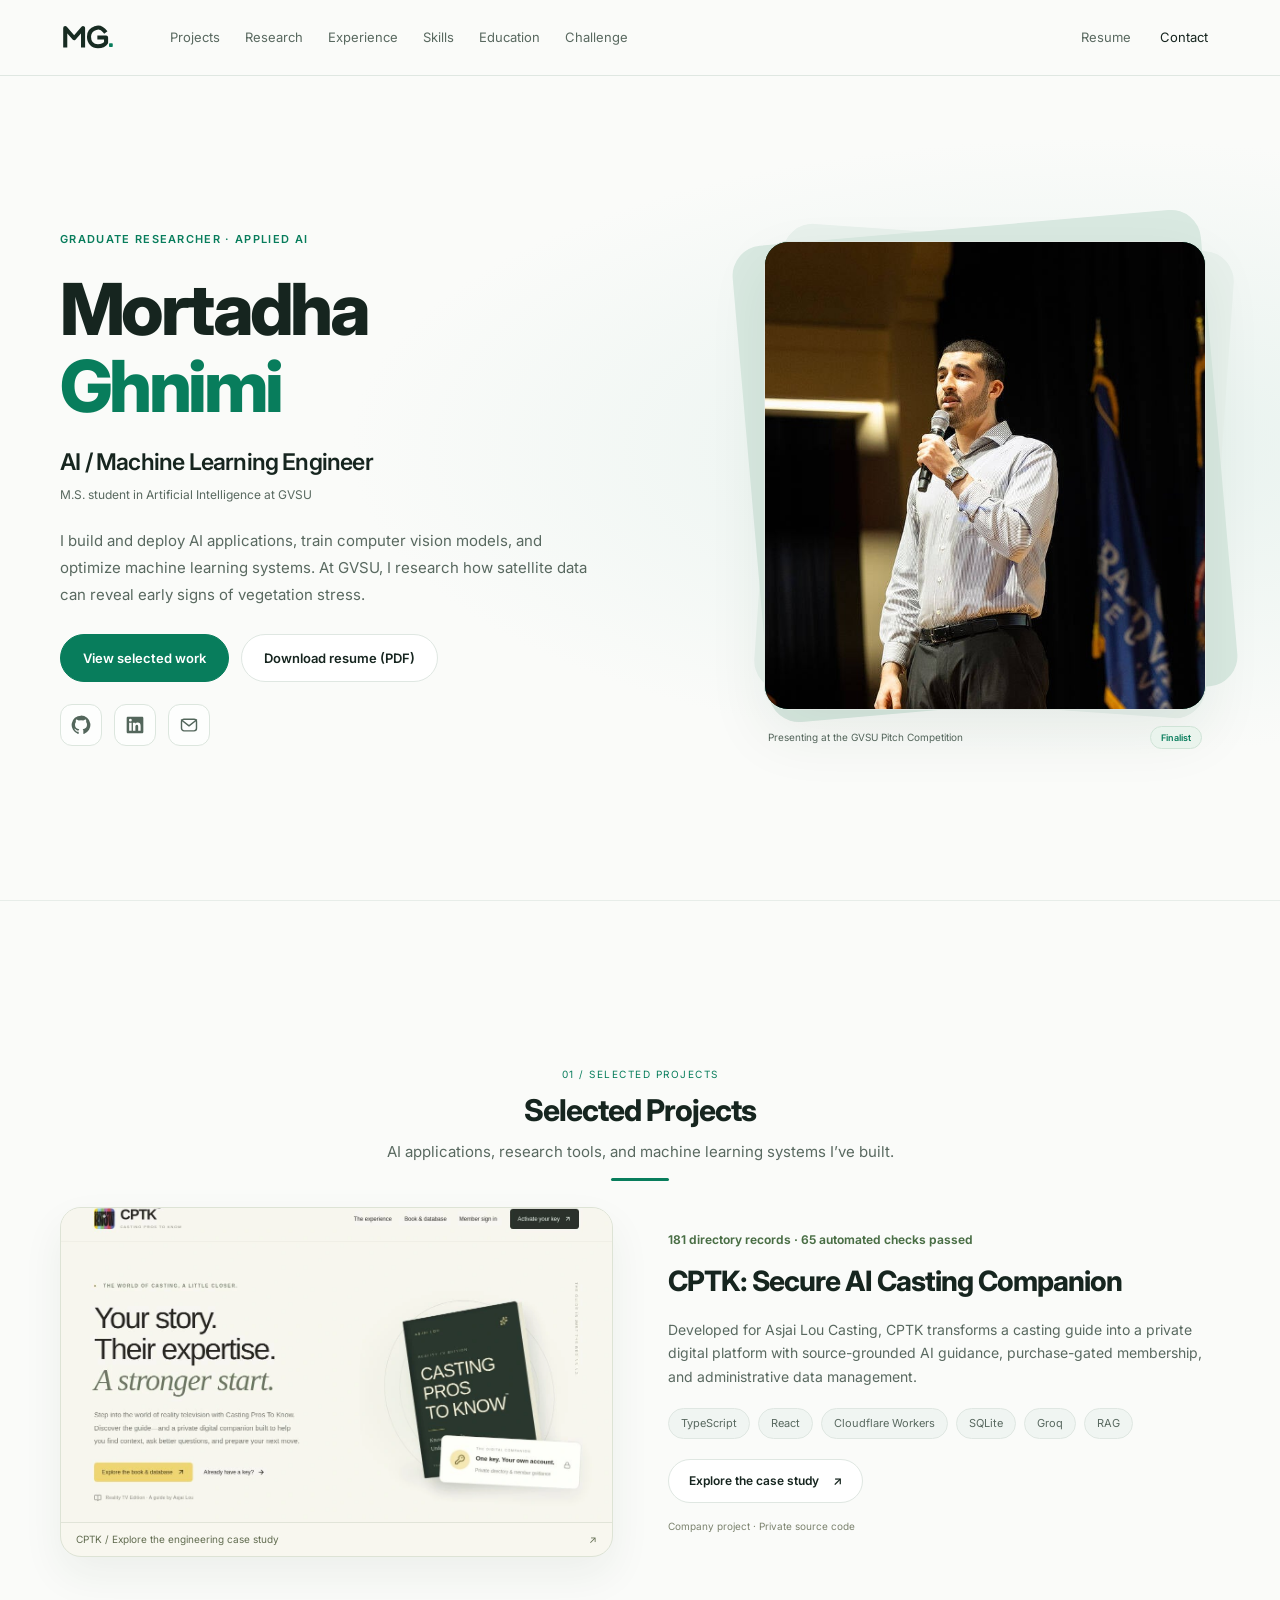
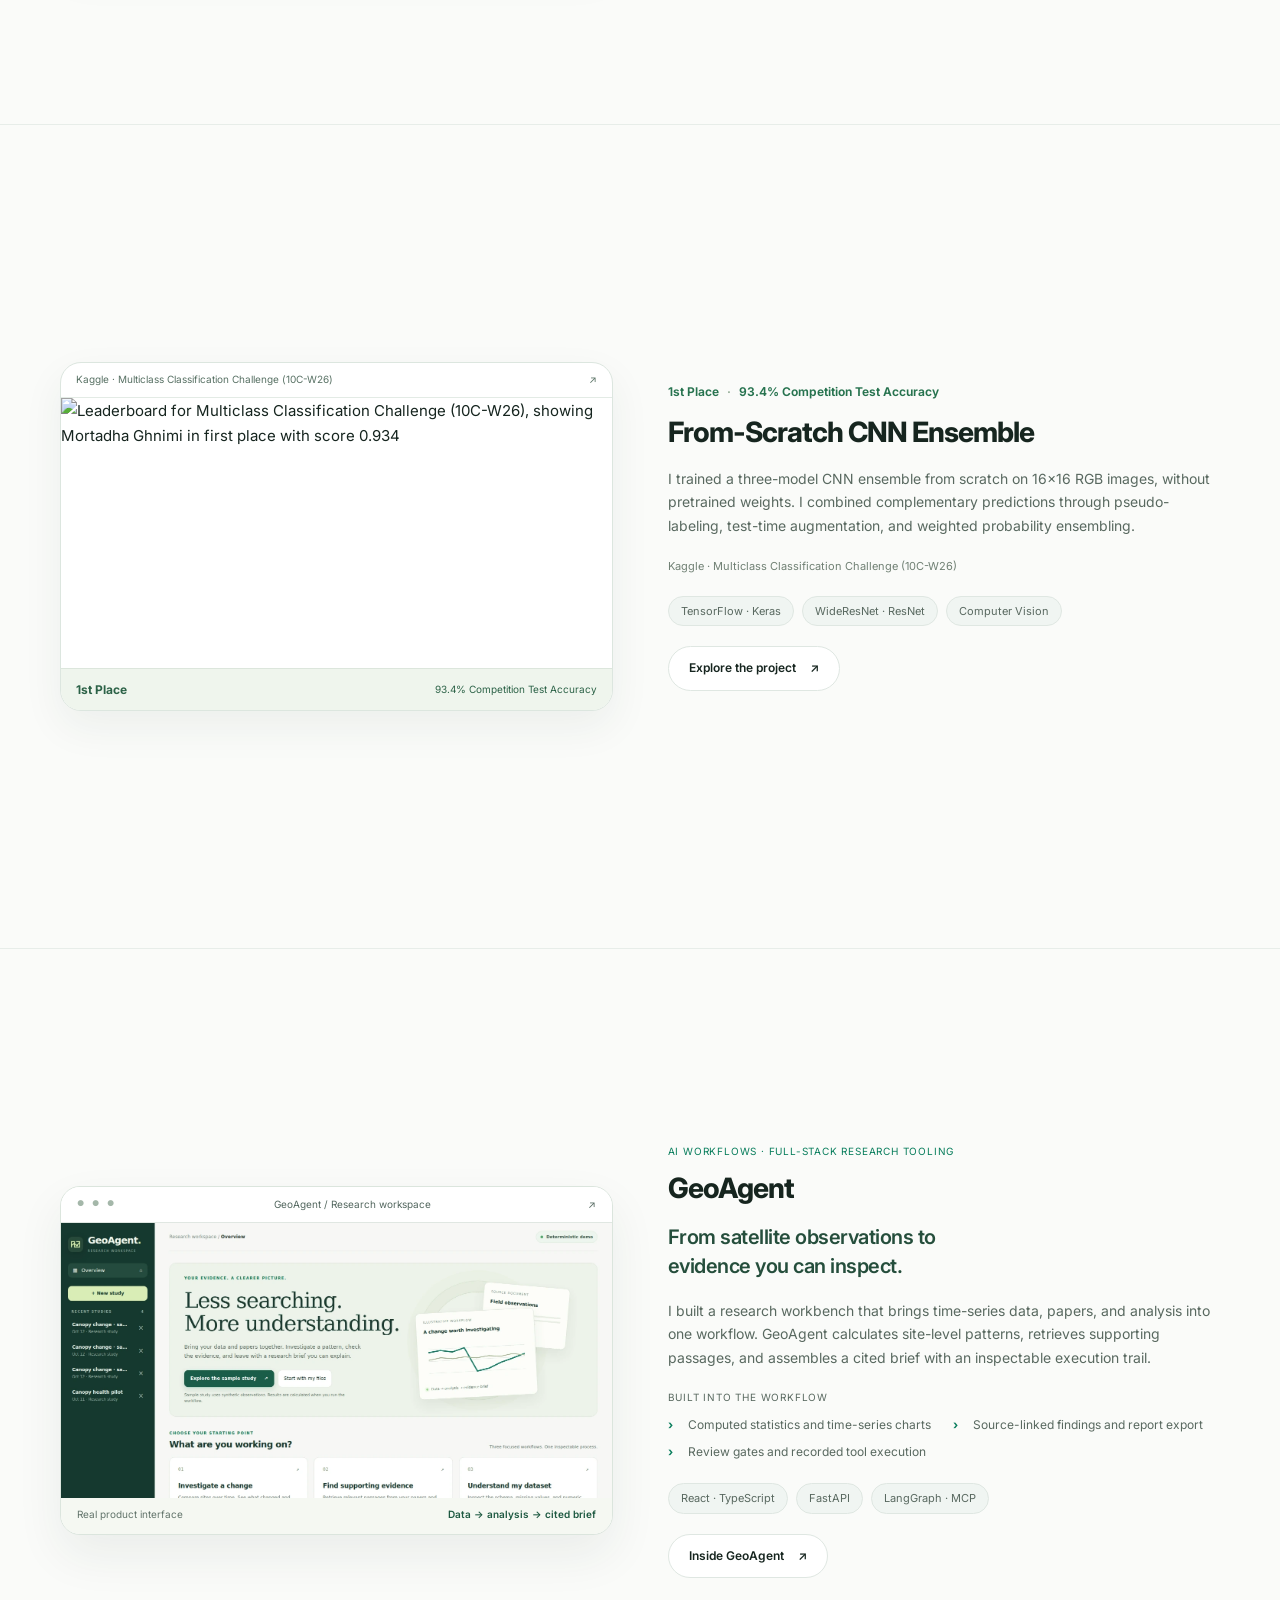
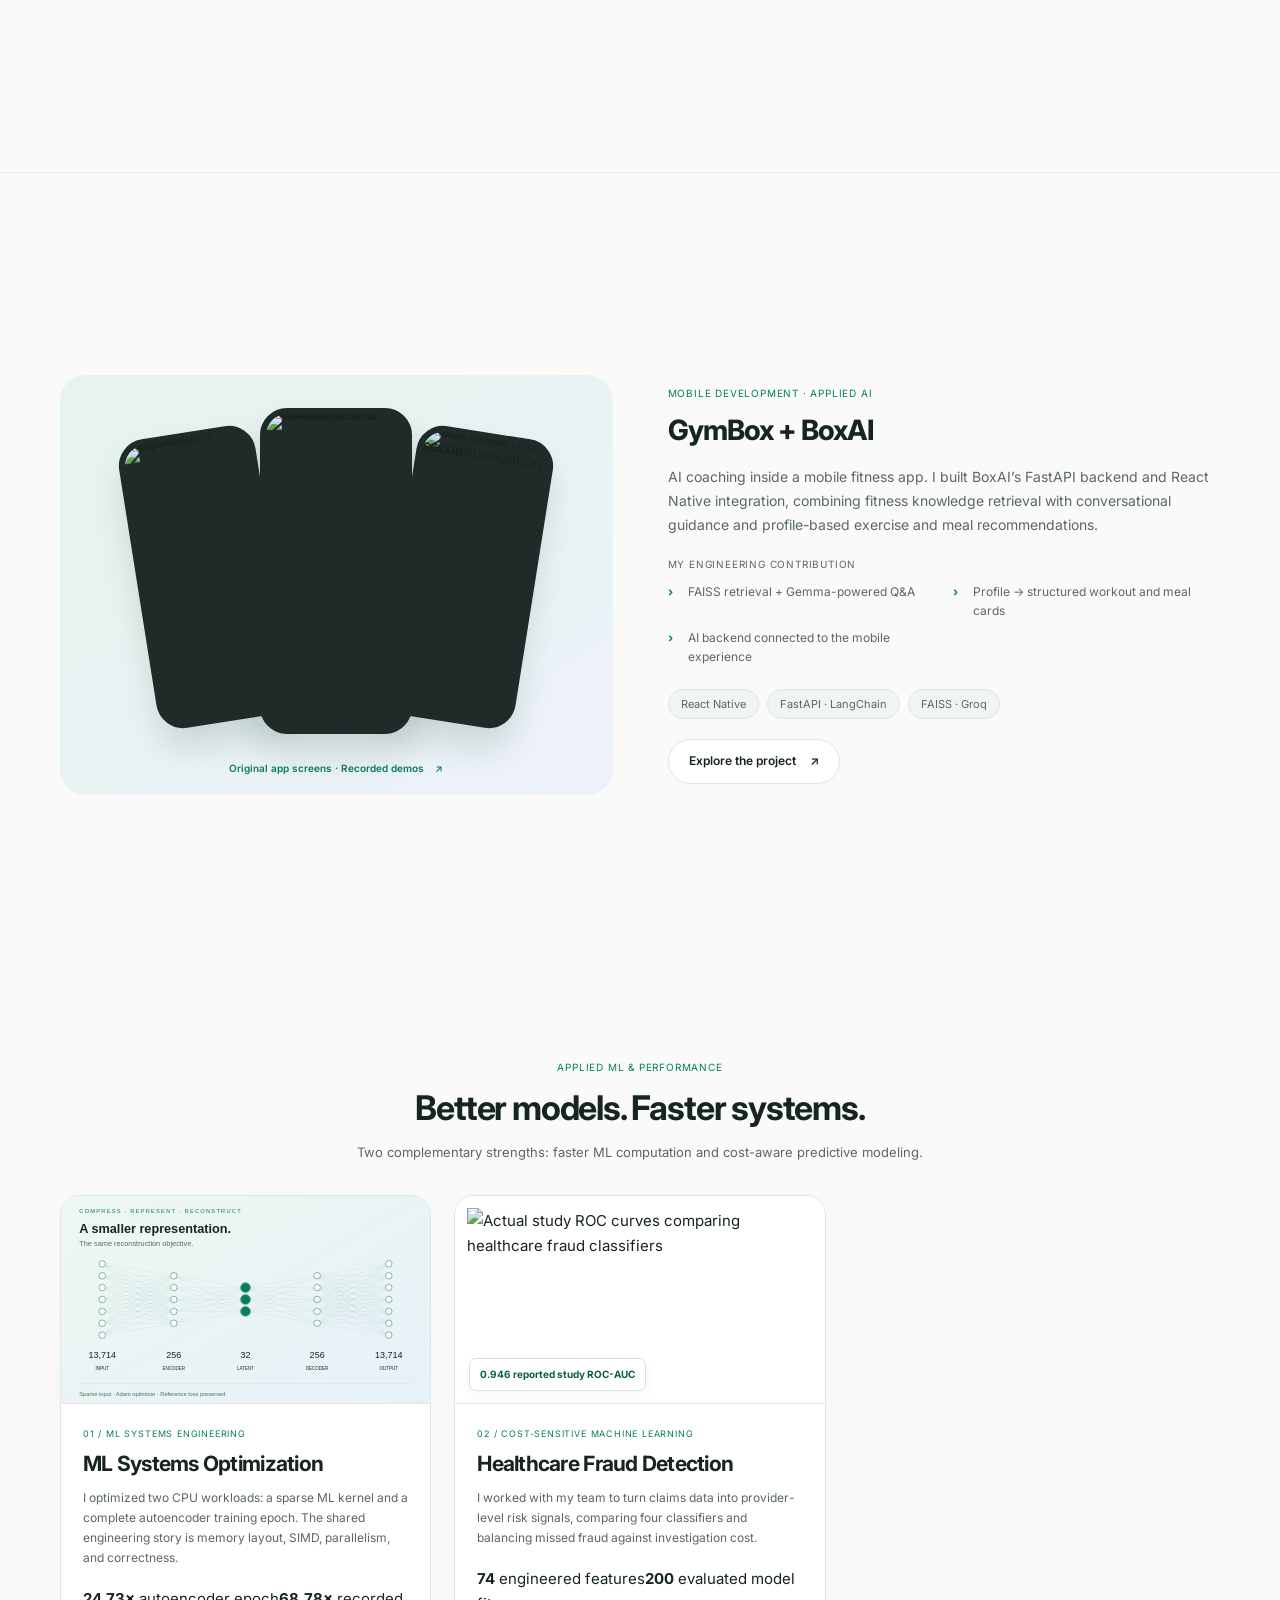
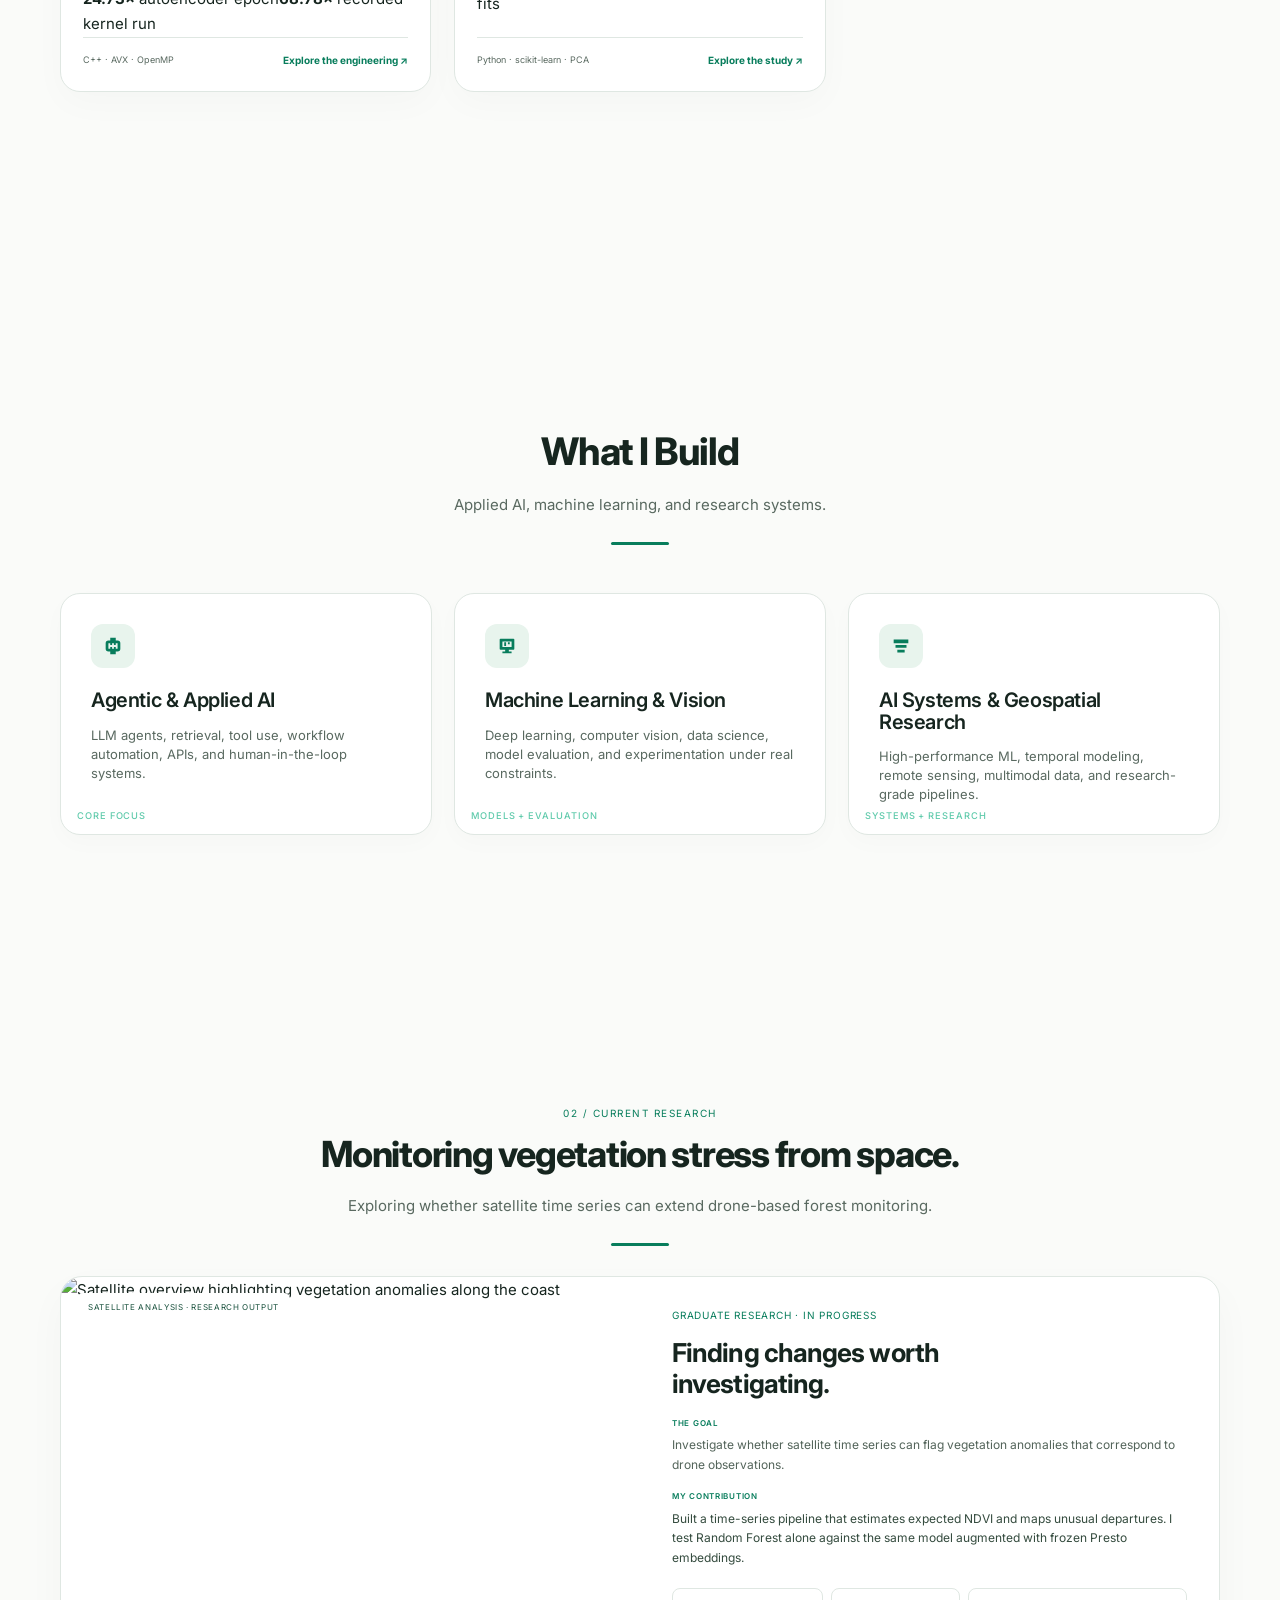
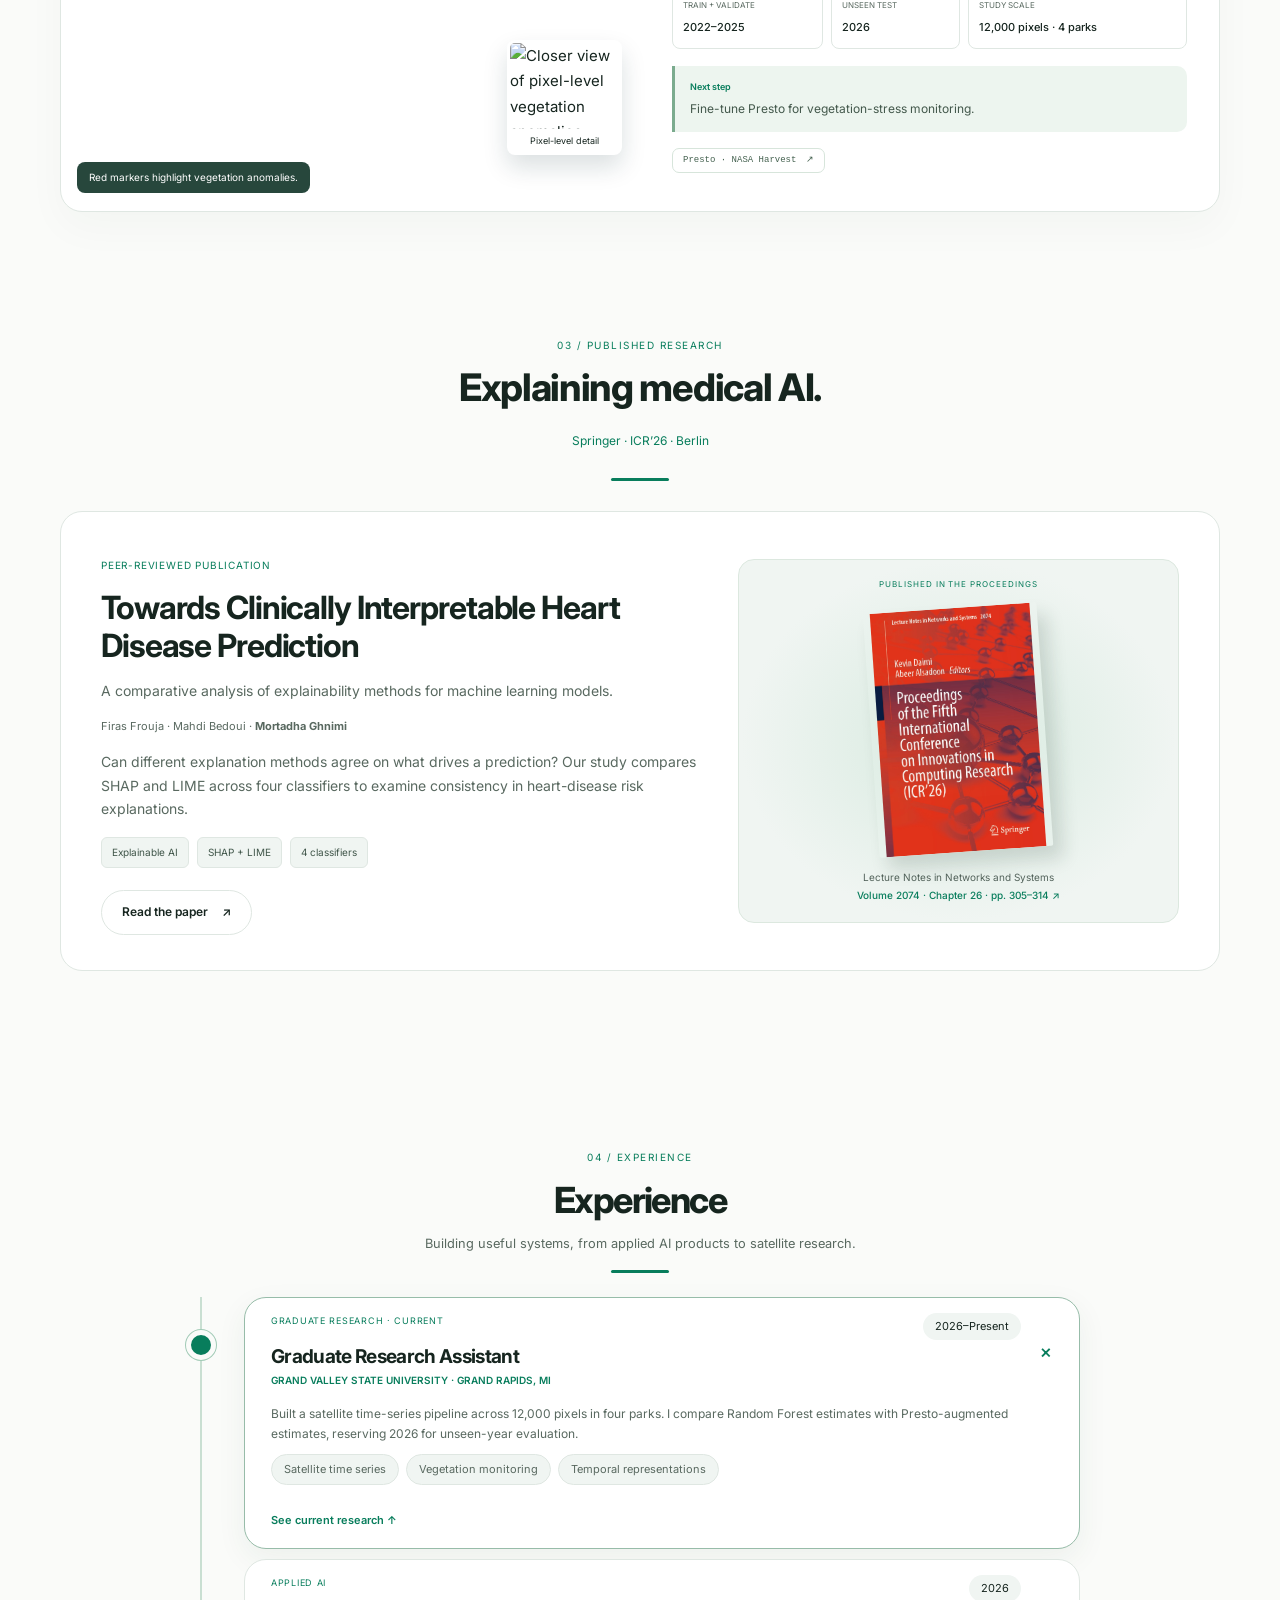
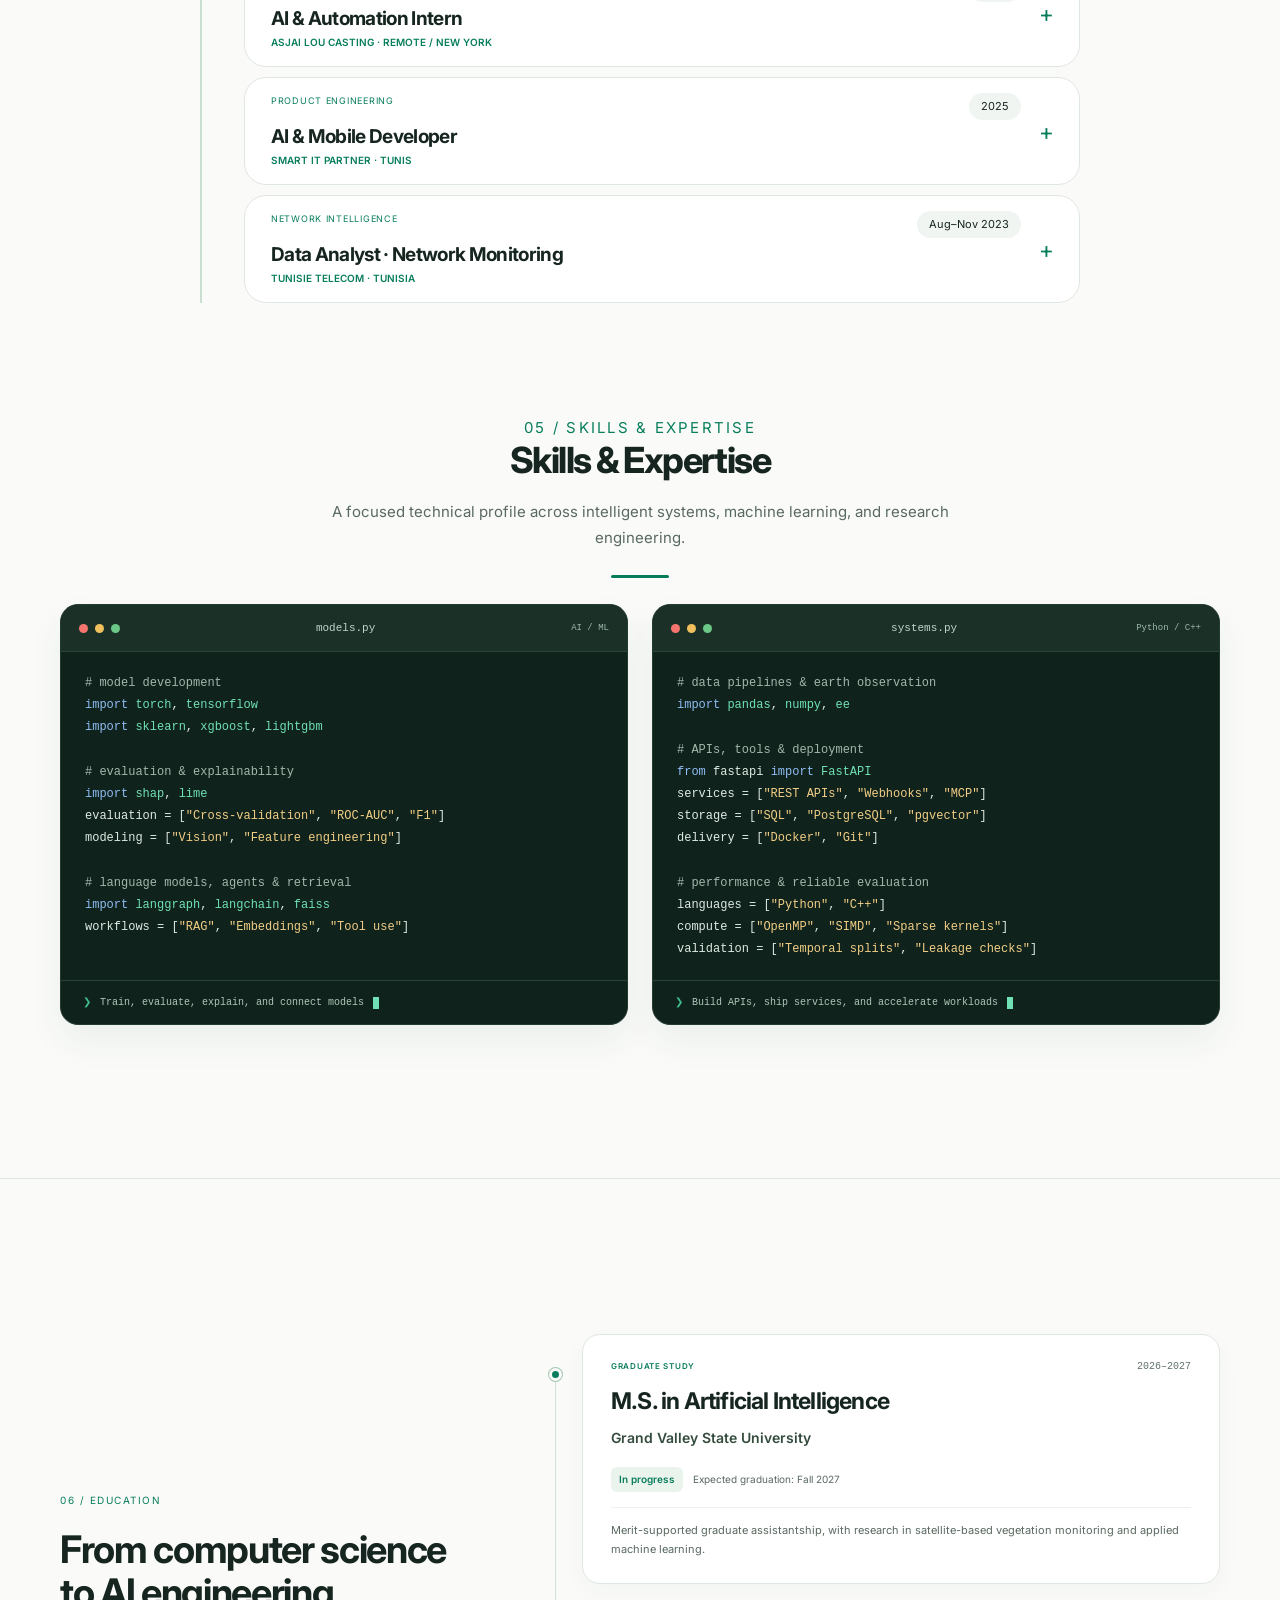
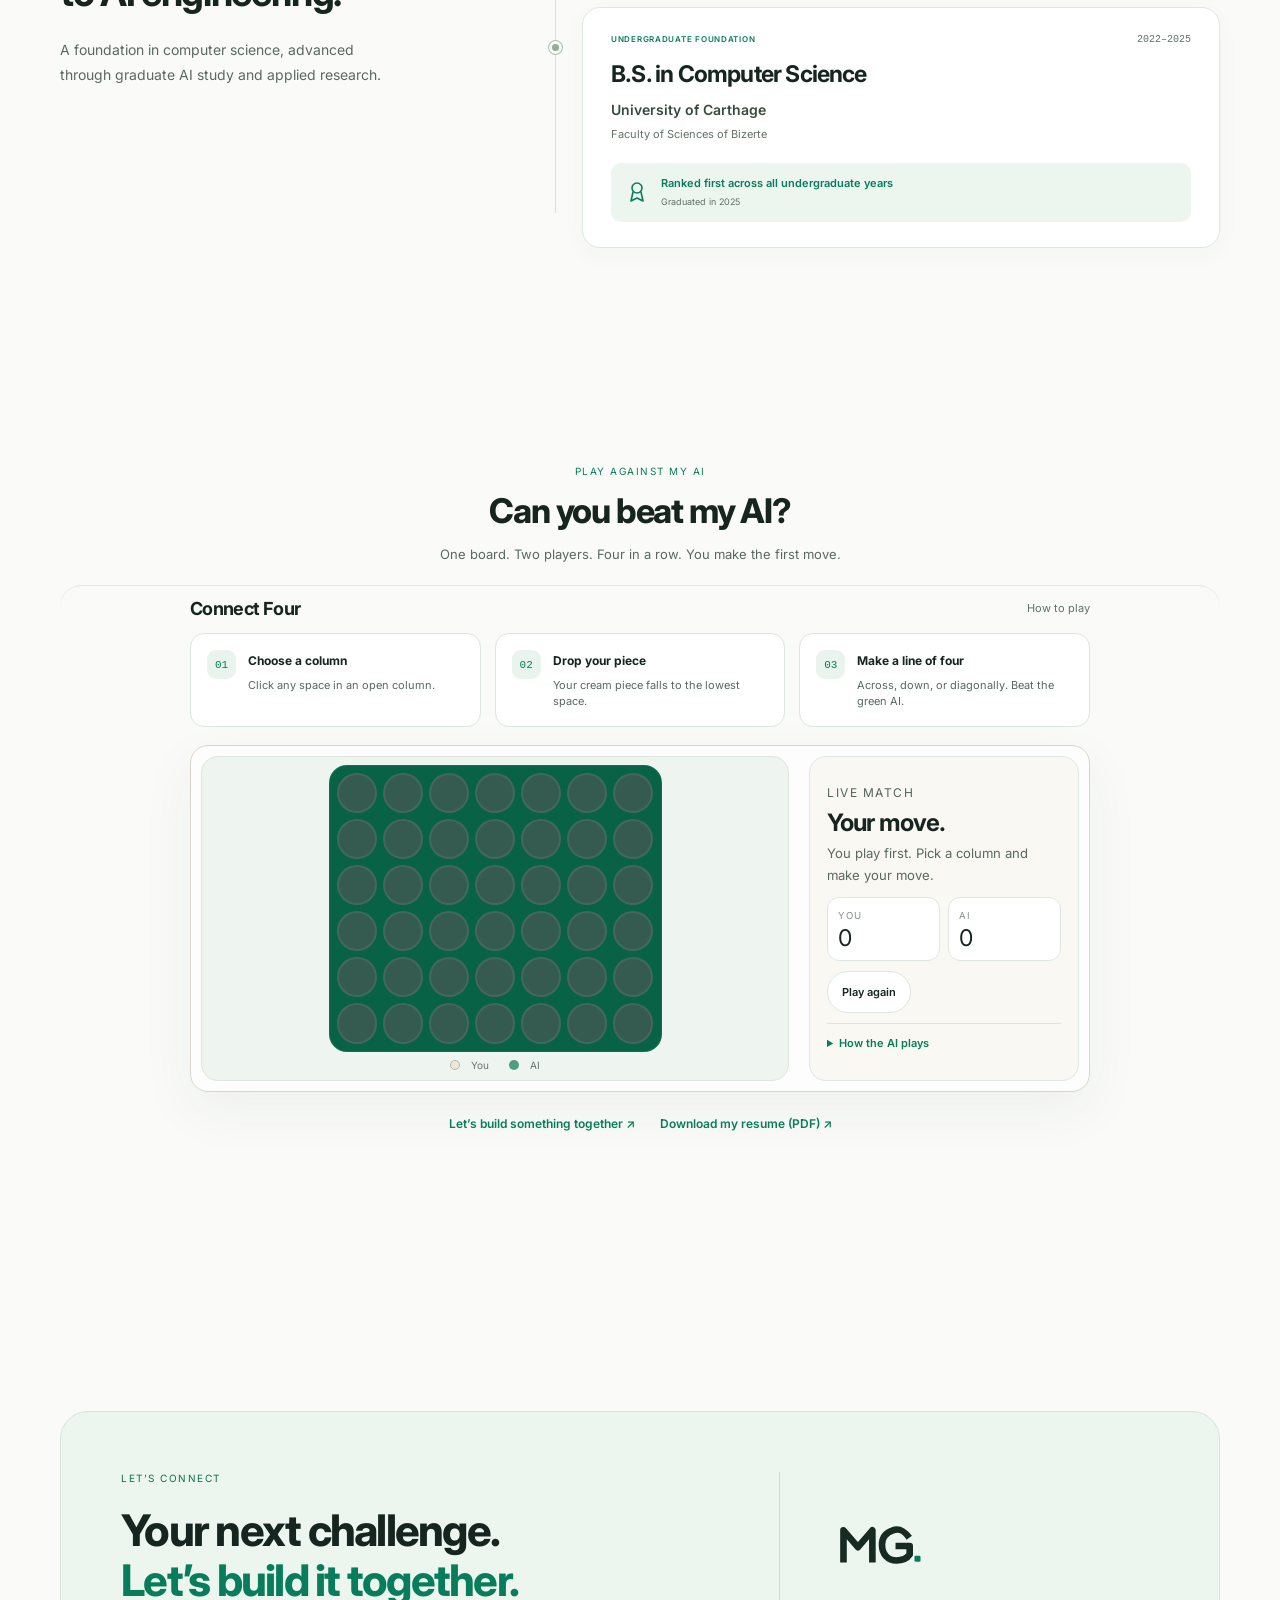
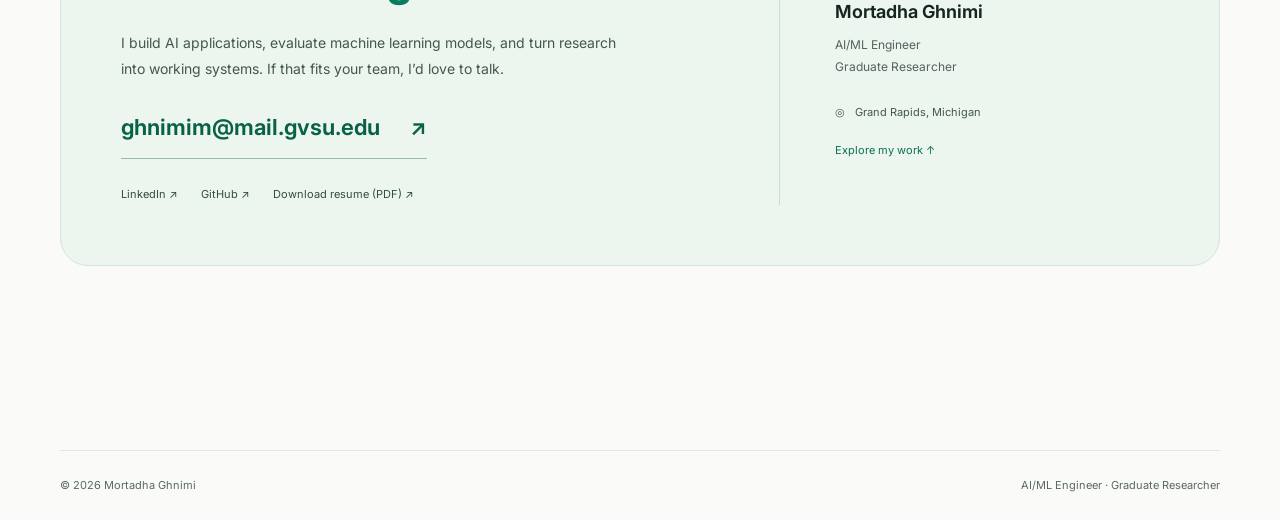
==== commit 44dd3edd: "Present individual project screens before paired ML studies" ====
--- a/index.html
+++ b/index.html
@@ -132,19 +132,6 @@
           </div>
         </div>
       </section>
-<section class="project-more-screen" id="engineering" aria-labelledby="more-work-title">
-        <div class="wrap project-more-inner">
-          <header class="project-more-heading">
-            <p class="project-feature-category">Applied ML &amp; Performance</p>
-            <h2 id="more-work-title">Better models. Faster systems.</h2>
-            <p class="section-focus-description">Two complementary strengths: faster ML computation and cost-aware predictive modeling.</p>
-          </header>
-          <div class="engineering-gallery engineering-gallery-two">
-            <a class="engineering-card systems-summary-card" id="autoencoder" href="work/ml-systems.html"><span id="hpc" class="systems-anchor"></span><div class="engineering-visual architecture-thumb"><img src="assets/cards/autoencoder.svg" alt="Autoencoder architecture with a sparse input layer and dense reconstruction" loading="lazy"></div><div class="engineering-copy"><p class="project-feature-category">01 / ML systems engineering</p><h3>ML Systems Optimization</h3><p>I optimized two CPU workloads: a sparse ML kernel and a complete autoencoder training epoch. The shared engineering story is memory layout, SIMD, parallelism, and correctness.</p><div class="systems-card-metrics"><span><strong>24.73×</strong> autoencoder epoch</span><span><strong>68.78×</strong> recorded kernel run</span></div><div class="engineering-bottom"><span>C++ · AVX · OpenMP</span><strong>Explore the engineering ↗</strong></div></div></a>
-            <a class="engineering-card" id="fraud" href="work/fraud.html"><div class="engineering-visual result-thumb"><img src="assets/fraud/roc-curves.png" alt="Actual study ROC curves comparing healthcare fraud classifiers" loading="lazy"><span>0.946 reported study ROC-AUC</span></div><div class="engineering-copy"><p class="project-feature-category">02 / Cost-sensitive machine learning</p><h3>Healthcare Fraud Detection</h3><p>I worked with my team to turn claims data into provider-level risk signals, comparing four classifiers and balancing missed fraud against investigation cost.</p><div class="systems-card-metrics"><span><strong>74</strong> engineered features</span><span><strong>200</strong> evaluated model fits</span></div><div class="engineering-bottom"><span>Python · scikit-learn · PCA</span><strong>Explore the study ↗</strong></div></div></a>
-          </div>
-        </div>
-      </section>
 <section class="project-feature-screen" id="geoagent" aria-labelledby="geoagent-title">      
         <div class="wrap project-feature-grid">
           <a class="geoagent-preview" href="work/geoagent.html" aria-label="Explore GeoAgent, a research workspace for satellite data">
@@ -169,6 +156,19 @@
         </div>
       </section>
 <section class="project-feature-screen" id="gymbox"><div class="wrap project-feature-grid"><a class="mobile-showcase" href="work/gymbox.html" aria-label="Explore GymBox and BoxAI case study, screenshots, and recorded demonstrations"><span class="mobile-glow" aria-hidden="true"></span><figure class="phone-device phone-left"><img src="assets/gymbox/screens/home-dashboard.png" alt="GymBox activity dashboard" loading="lazy"></figure><figure class="phone-device phone-center"><img src="assets/gymbox/screens/boxai.png" alt="BoxAI fitness question and answer in the mobile app" loading="lazy"></figure><figure class="phone-device phone-right"><img src="assets/gymbox/screens/home.png" alt="BoxAI exercise and meal recommendation cards" loading="lazy"></figure><span class="mobile-caption">Original app screens · Recorded demos <span aria-hidden="true">↗</span></span></a><div class="project-feature-copy"><p class="project-feature-category">Mobile development · Applied AI</p><h2>GymBox + BoxAI</h2><p class="project-feature-description">AI coaching inside a mobile fitness app. I built BoxAI’s FastAPI backend and React Native integration, combining fitness knowledge retrieval with conversational guidance and profile-based exercise and meal recommendations.</p><p class="project-capabilities-label">My engineering contribution</p><ul class="project-capabilities"><li>FAISS retrieval + Gemma-powered Q&amp;A</li><li>Profile → structured workout and meal cards</li><li>AI backend connected to the mobile experience</li></ul><div class="project-tech"><span>React Native</span><span>FastAPI · LangChain</span><span>FAISS · Groq</span></div><a class="project-case-link" href="work/gymbox.html">Explore the project <span aria-hidden="true">↗</span></a></div></div></section>
+<section class="project-more-screen" id="engineering" aria-labelledby="more-work-title">
+        <div class="wrap project-more-inner">
+          <header class="project-more-heading">
+            <p class="project-feature-category">Applied ML &amp; Performance</p>
+            <h2 id="more-work-title">Better models. Faster systems.</h2>
+            <p class="section-focus-description">Two complementary strengths: faster ML computation and cost-aware predictive modeling.</p>
+          </header>
+          <div class="engineering-gallery engineering-gallery-two">
+            <a class="engineering-card systems-summary-card" id="autoencoder" href="work/ml-systems.html"><span id="hpc" class="systems-anchor"></span><div class="engineering-visual architecture-thumb"><img src="assets/cards/autoencoder.svg" alt="Autoencoder architecture with a sparse input layer and dense reconstruction" loading="lazy"></div><div class="engineering-copy"><p class="project-feature-category">01 / ML systems engineering</p><h3>ML Systems Optimization</h3><p>I optimized two CPU workloads: a sparse ML kernel and a complete autoencoder training epoch. The shared engineering story is memory layout, SIMD, parallelism, and correctness.</p><div class="systems-card-metrics"><span><strong>24.73×</strong> autoencoder epoch</span><span><strong>68.78×</strong> recorded kernel run</span></div><div class="engineering-bottom"><span>C++ · AVX · OpenMP</span><strong>Explore the engineering ↗</strong></div></div></a>
+            <a class="engineering-card" id="fraud" href="work/fraud.html"><div class="engineering-visual result-thumb"><img src="assets/fraud/roc-curves.png" alt="Actual study ROC curves comparing healthcare fraud classifiers" loading="lazy"><span>0.946 reported study ROC-AUC</span></div><div class="engineering-copy"><p class="project-feature-category">02 / Cost-sensitive machine learning</p><h3>Healthcare Fraud Detection</h3><p>I worked with my team to turn claims data into provider-level risk signals, comparing four classifiers and balancing missed fraud against investigation cost.</p><div class="systems-card-metrics"><span><strong>74</strong> engineered features</span><span><strong>200</strong> evaluated model fits</span></div><div class="engineering-bottom"><span>Python · scikit-learn · PCA</span><strong>Explore the study ↗</strong></div></div></a>
+          </div>
+        </div>
+      </section>
 </section>
 <section class="build-section"><div class="wrap"><header class="center-head"><h2>What I Build</h2><p>Applied AI, machine learning, and research systems.</p></header>        <div class="expertise-cards" aria-label="Areas of expertise">
           <article class="expertise-card expertise-card-featured">
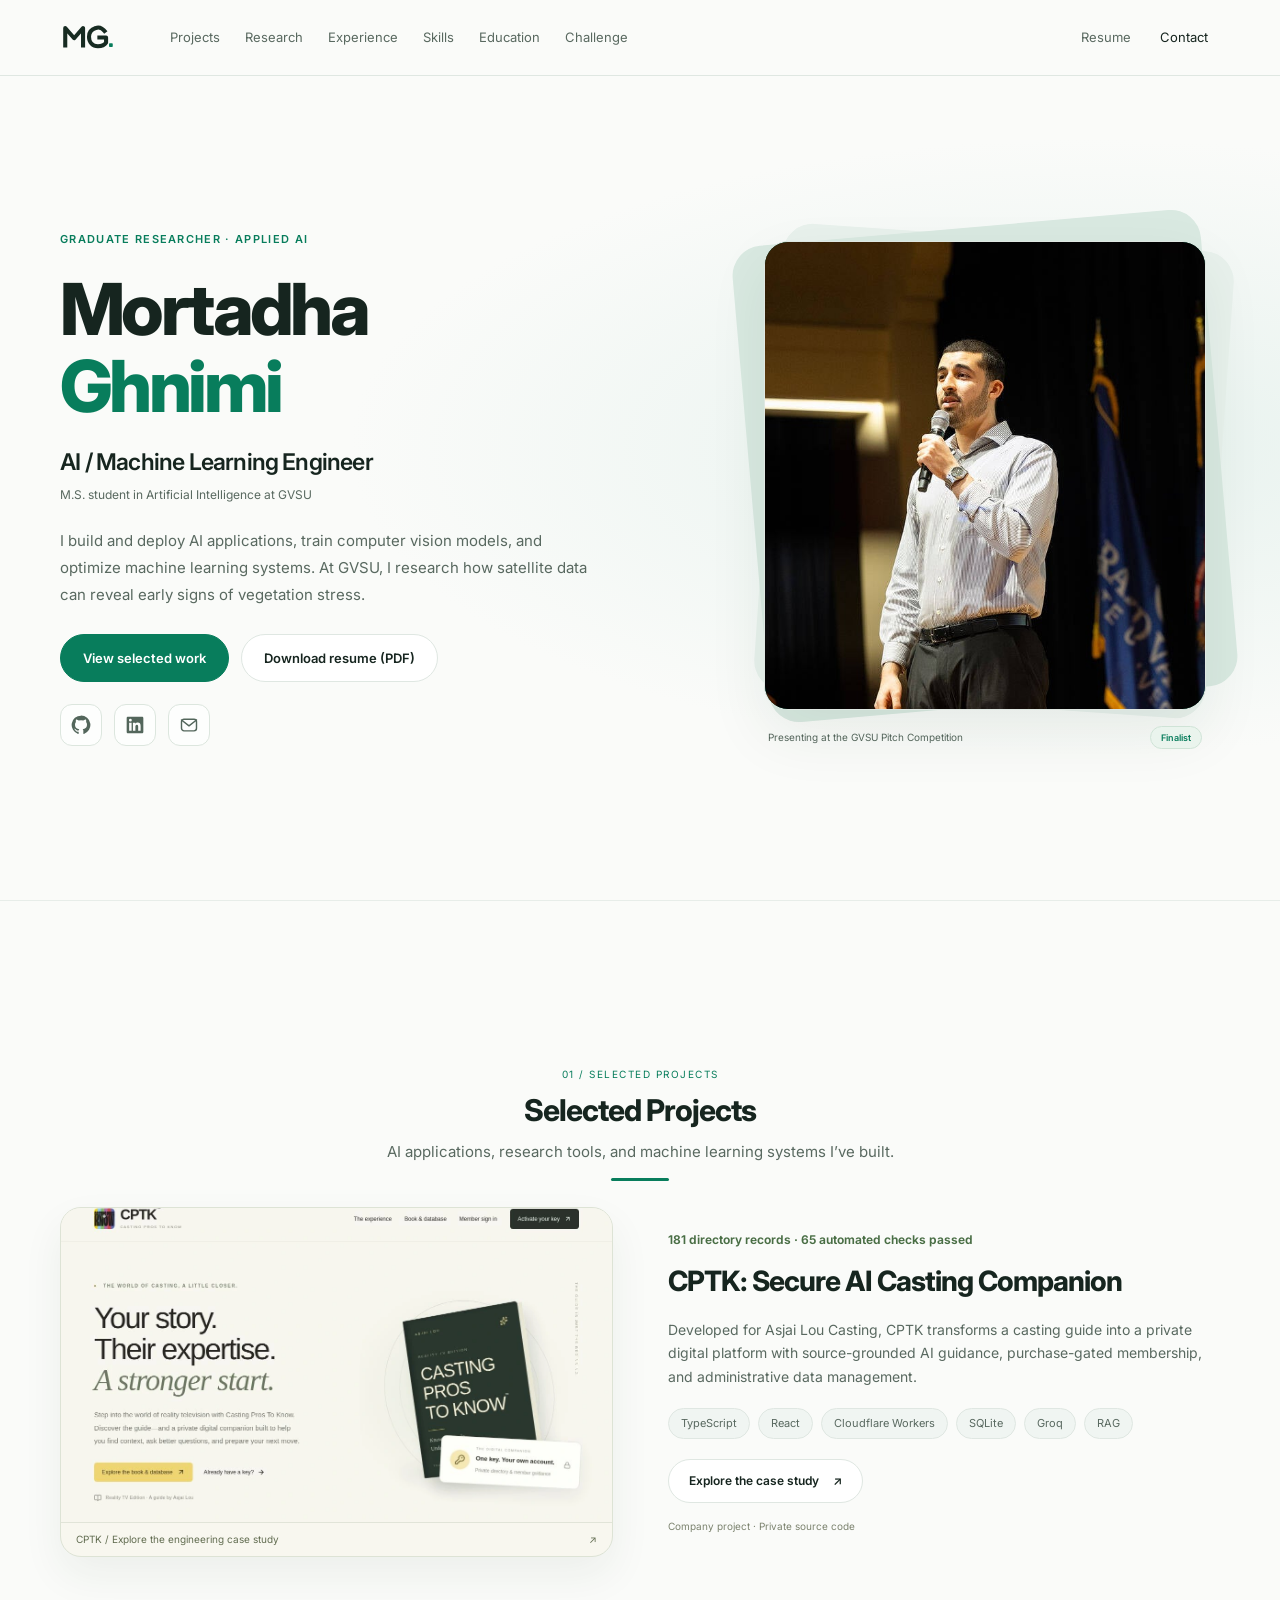
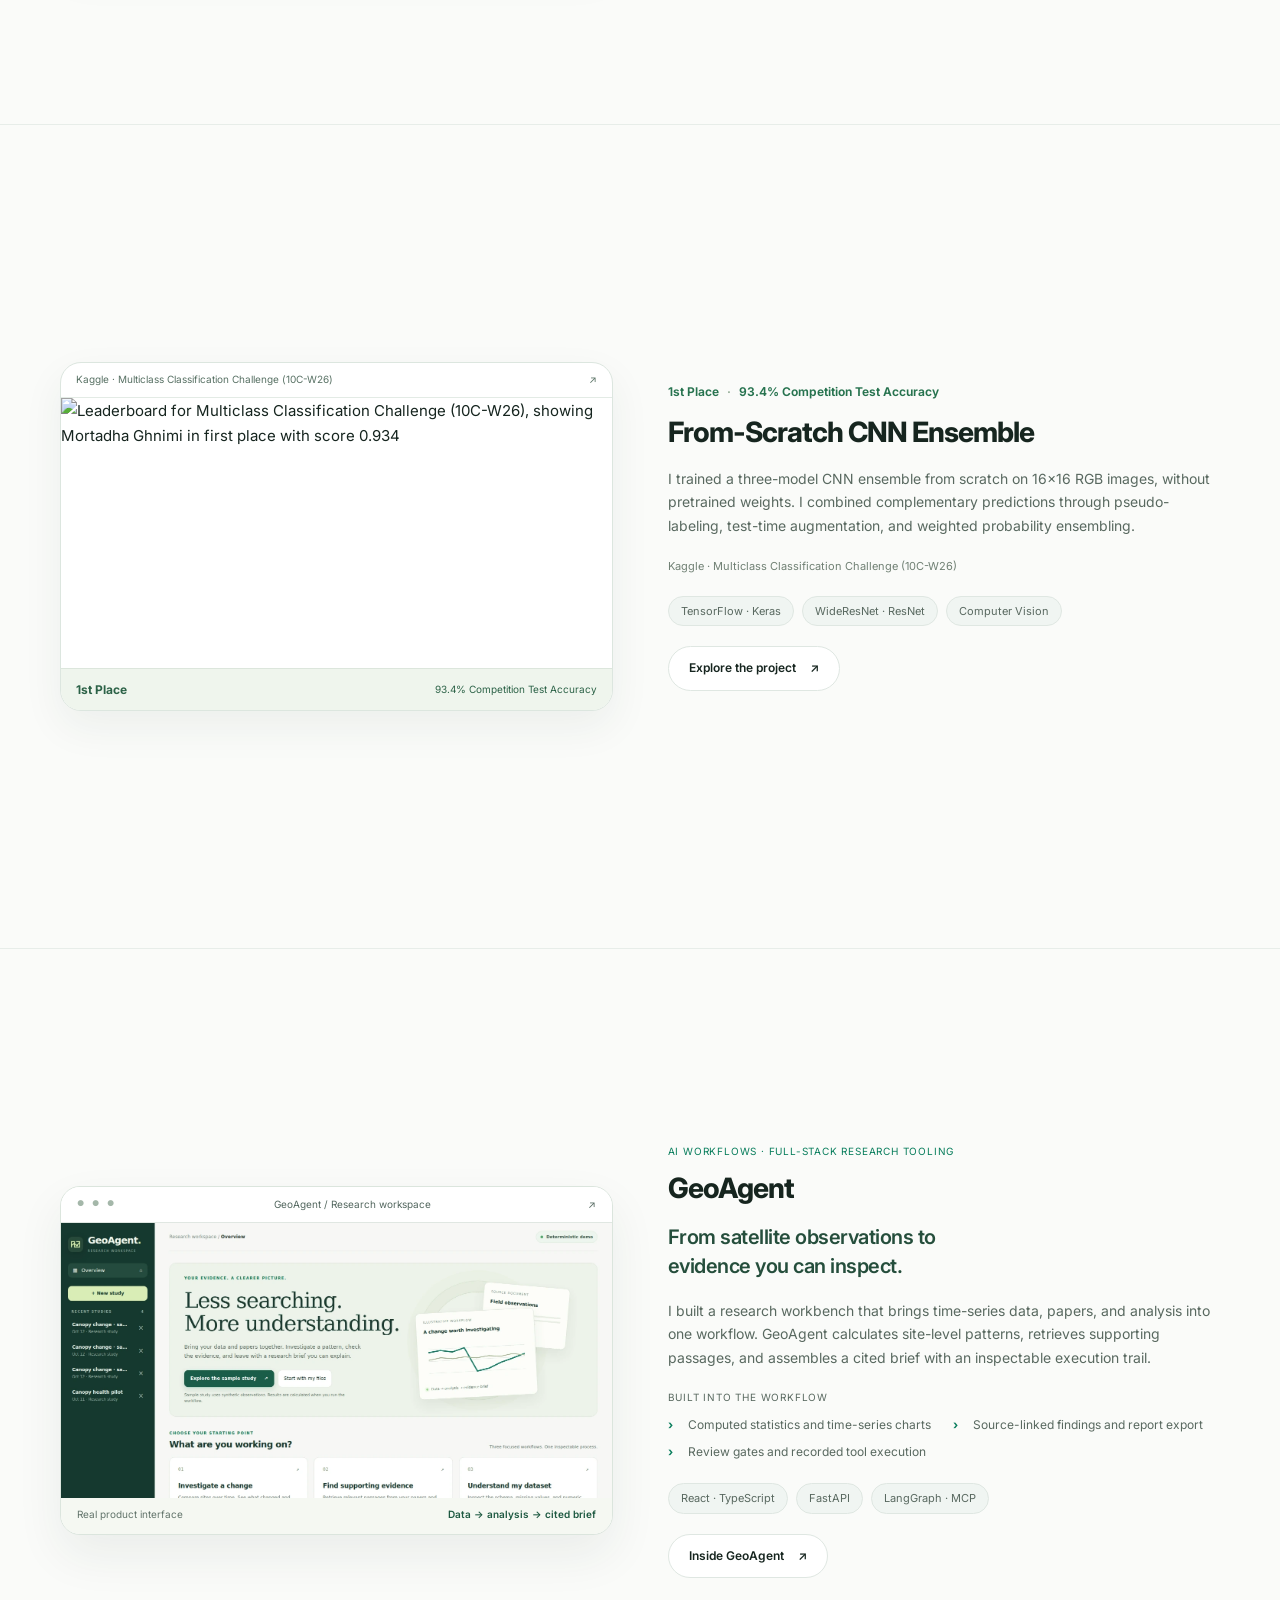
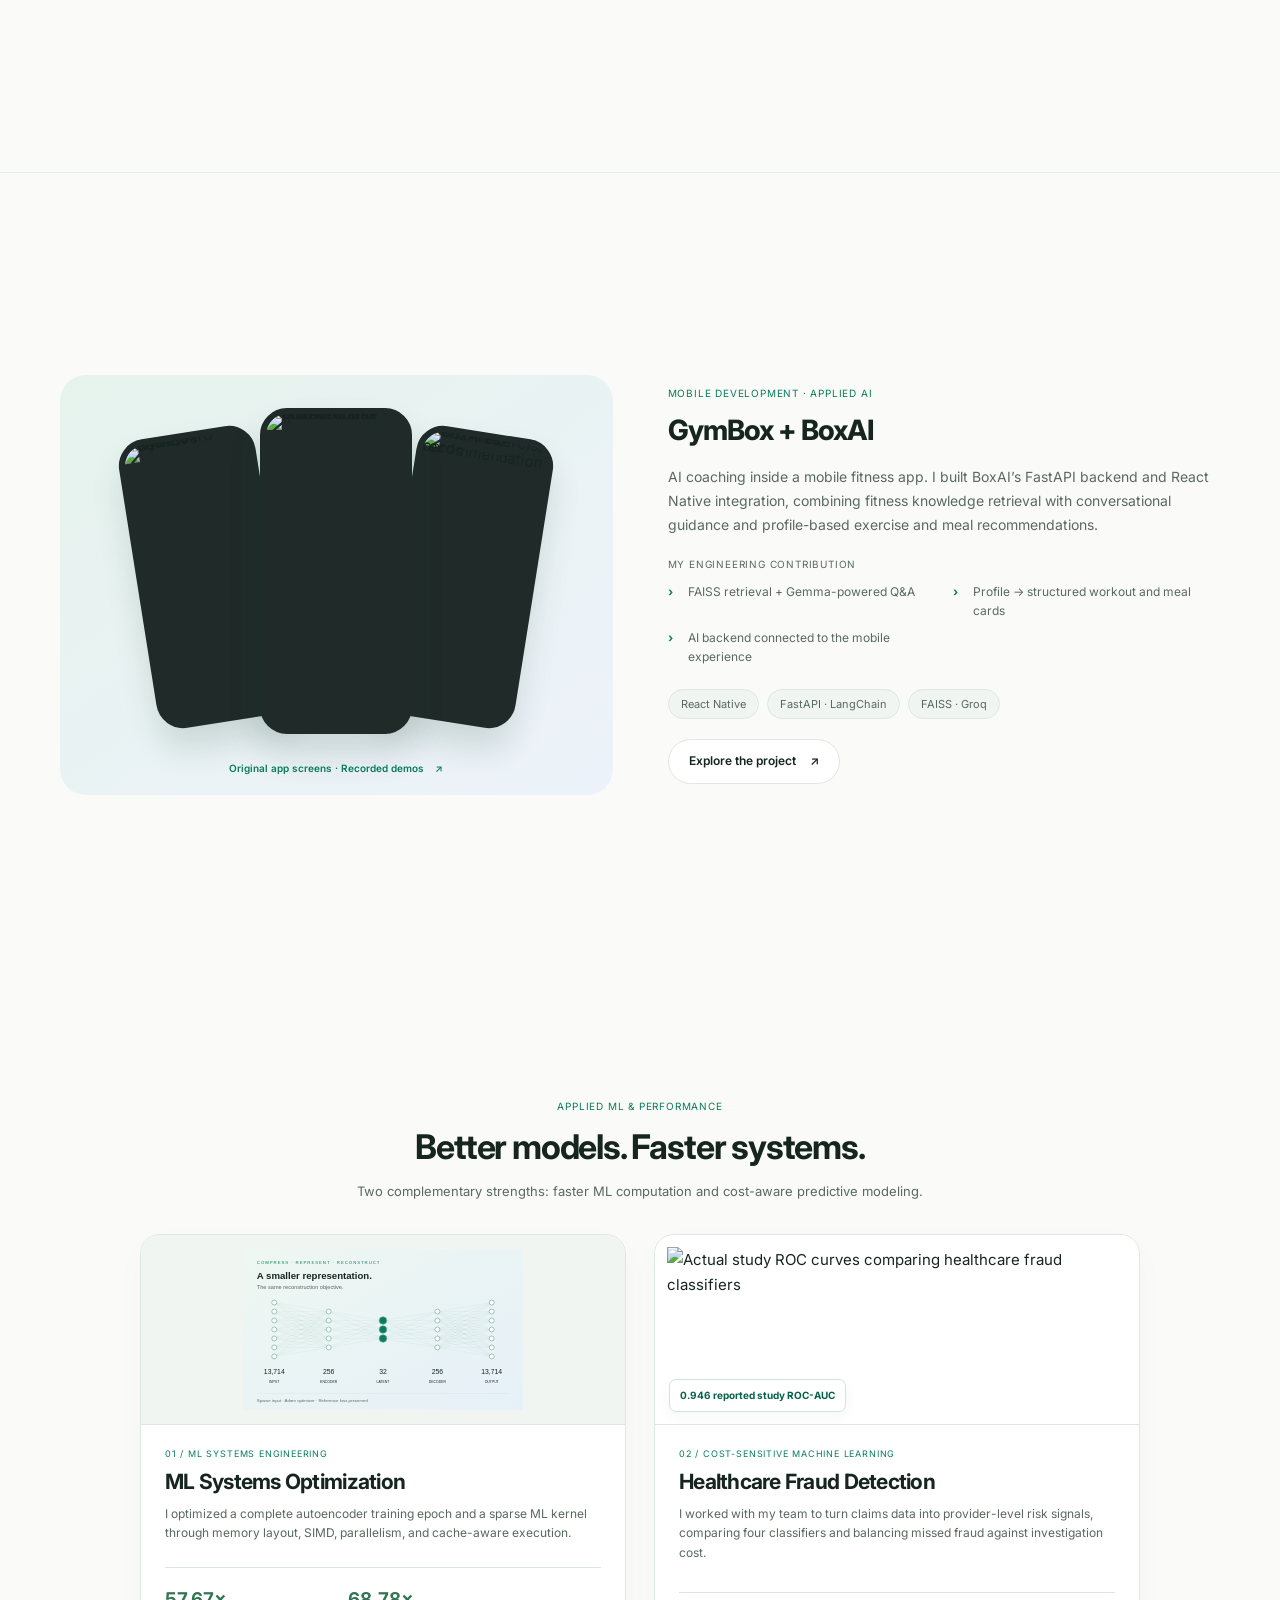
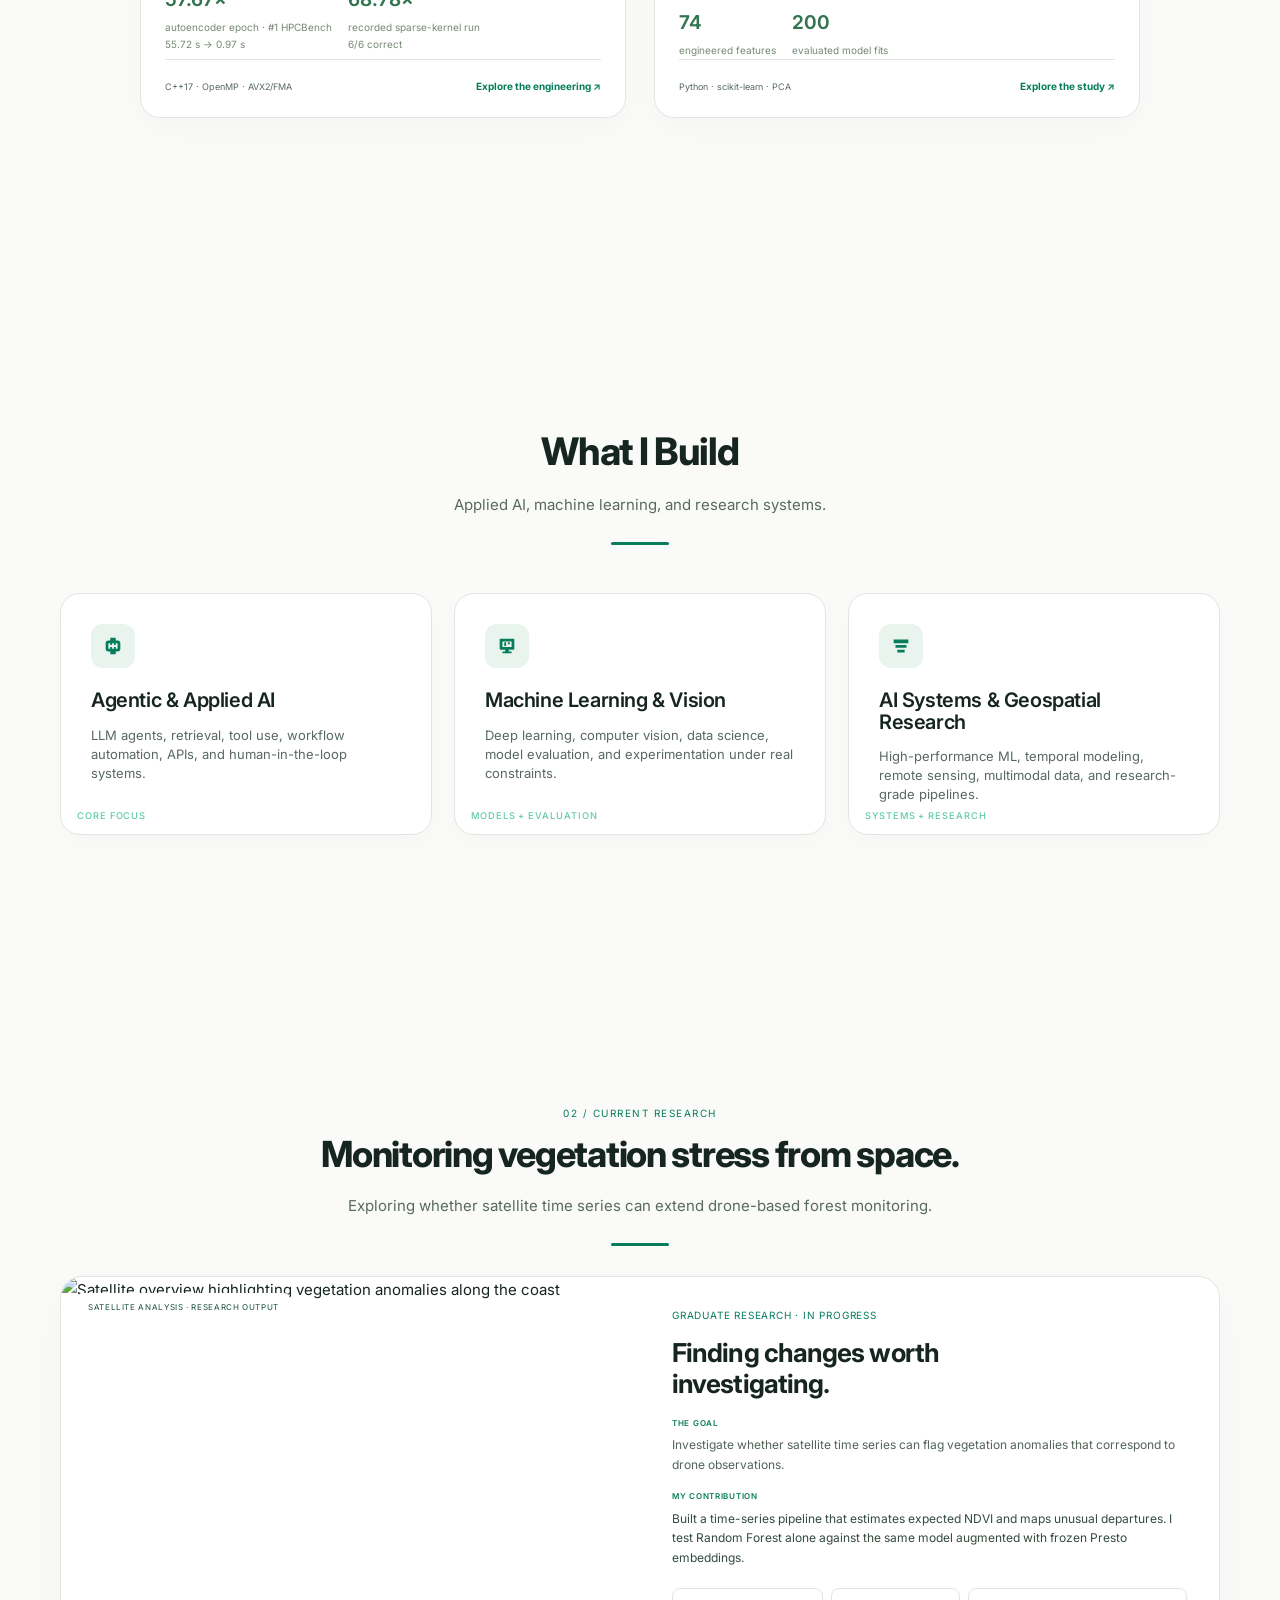
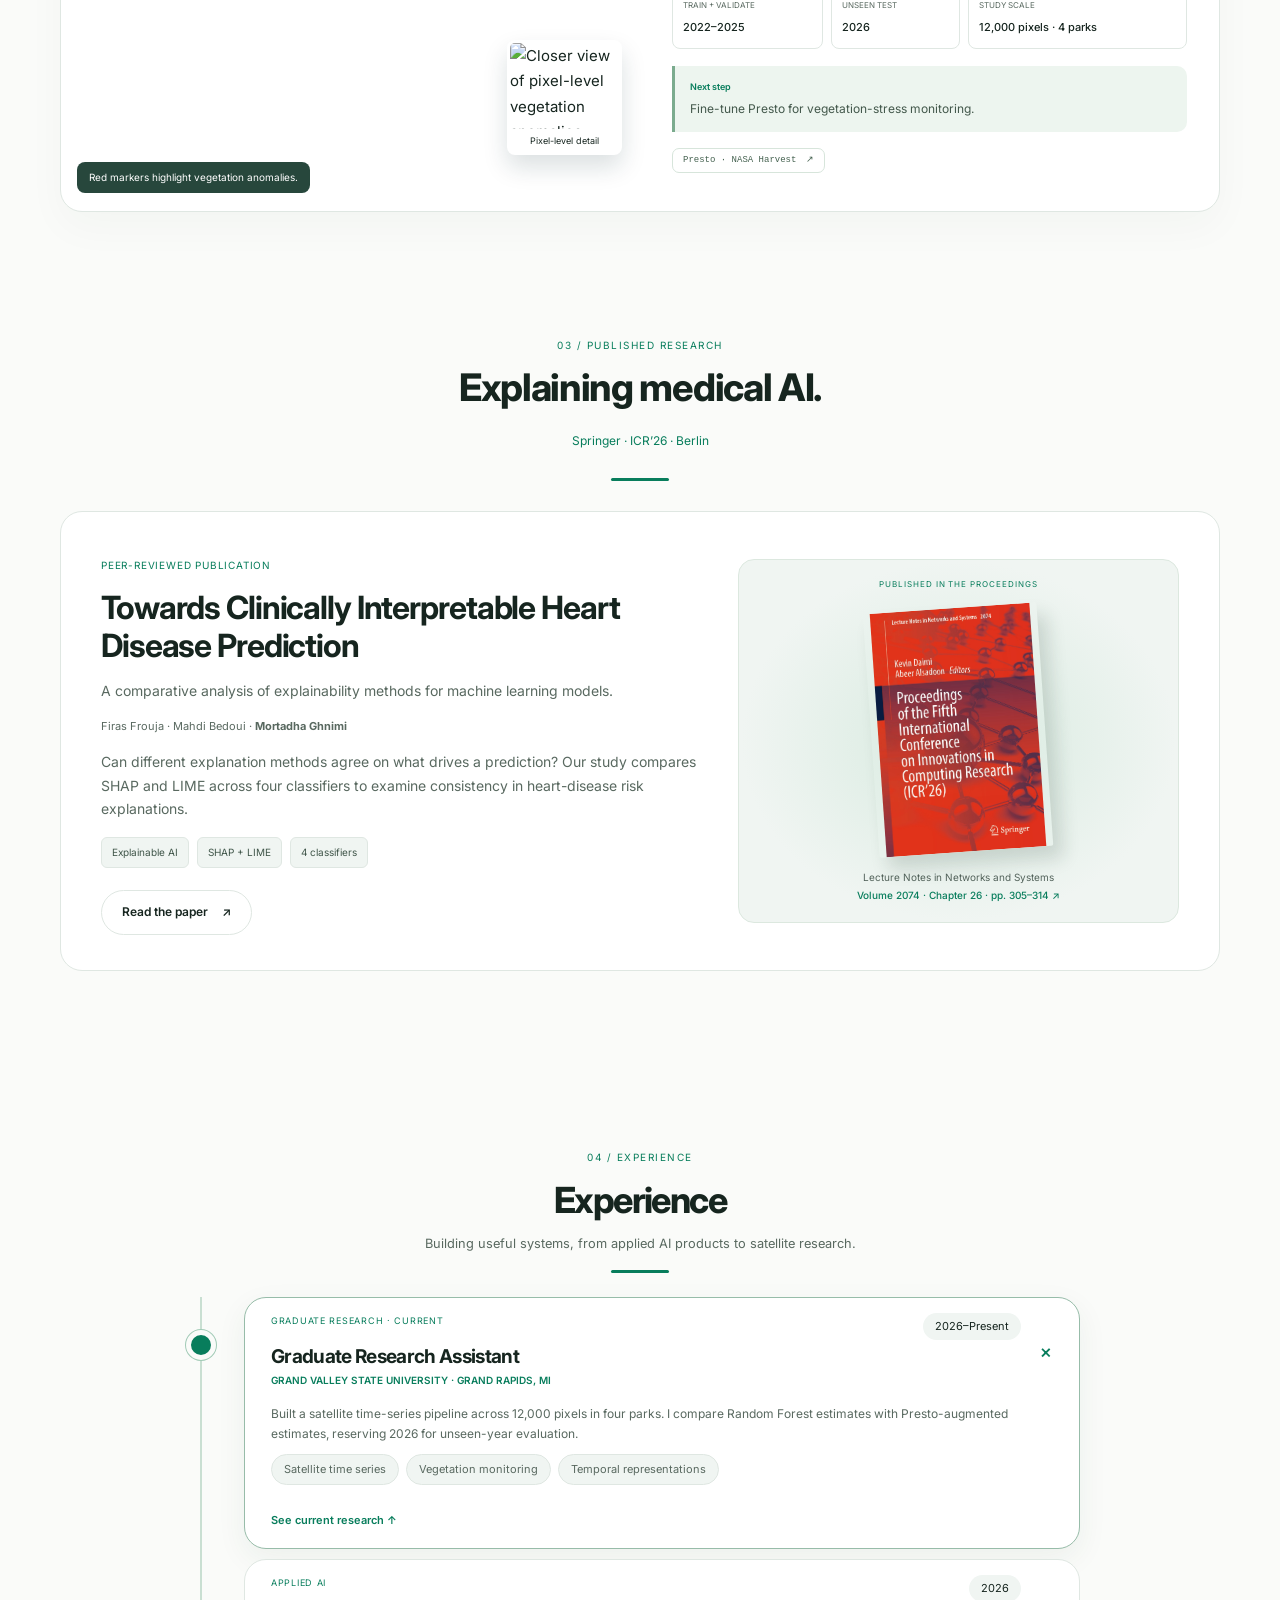
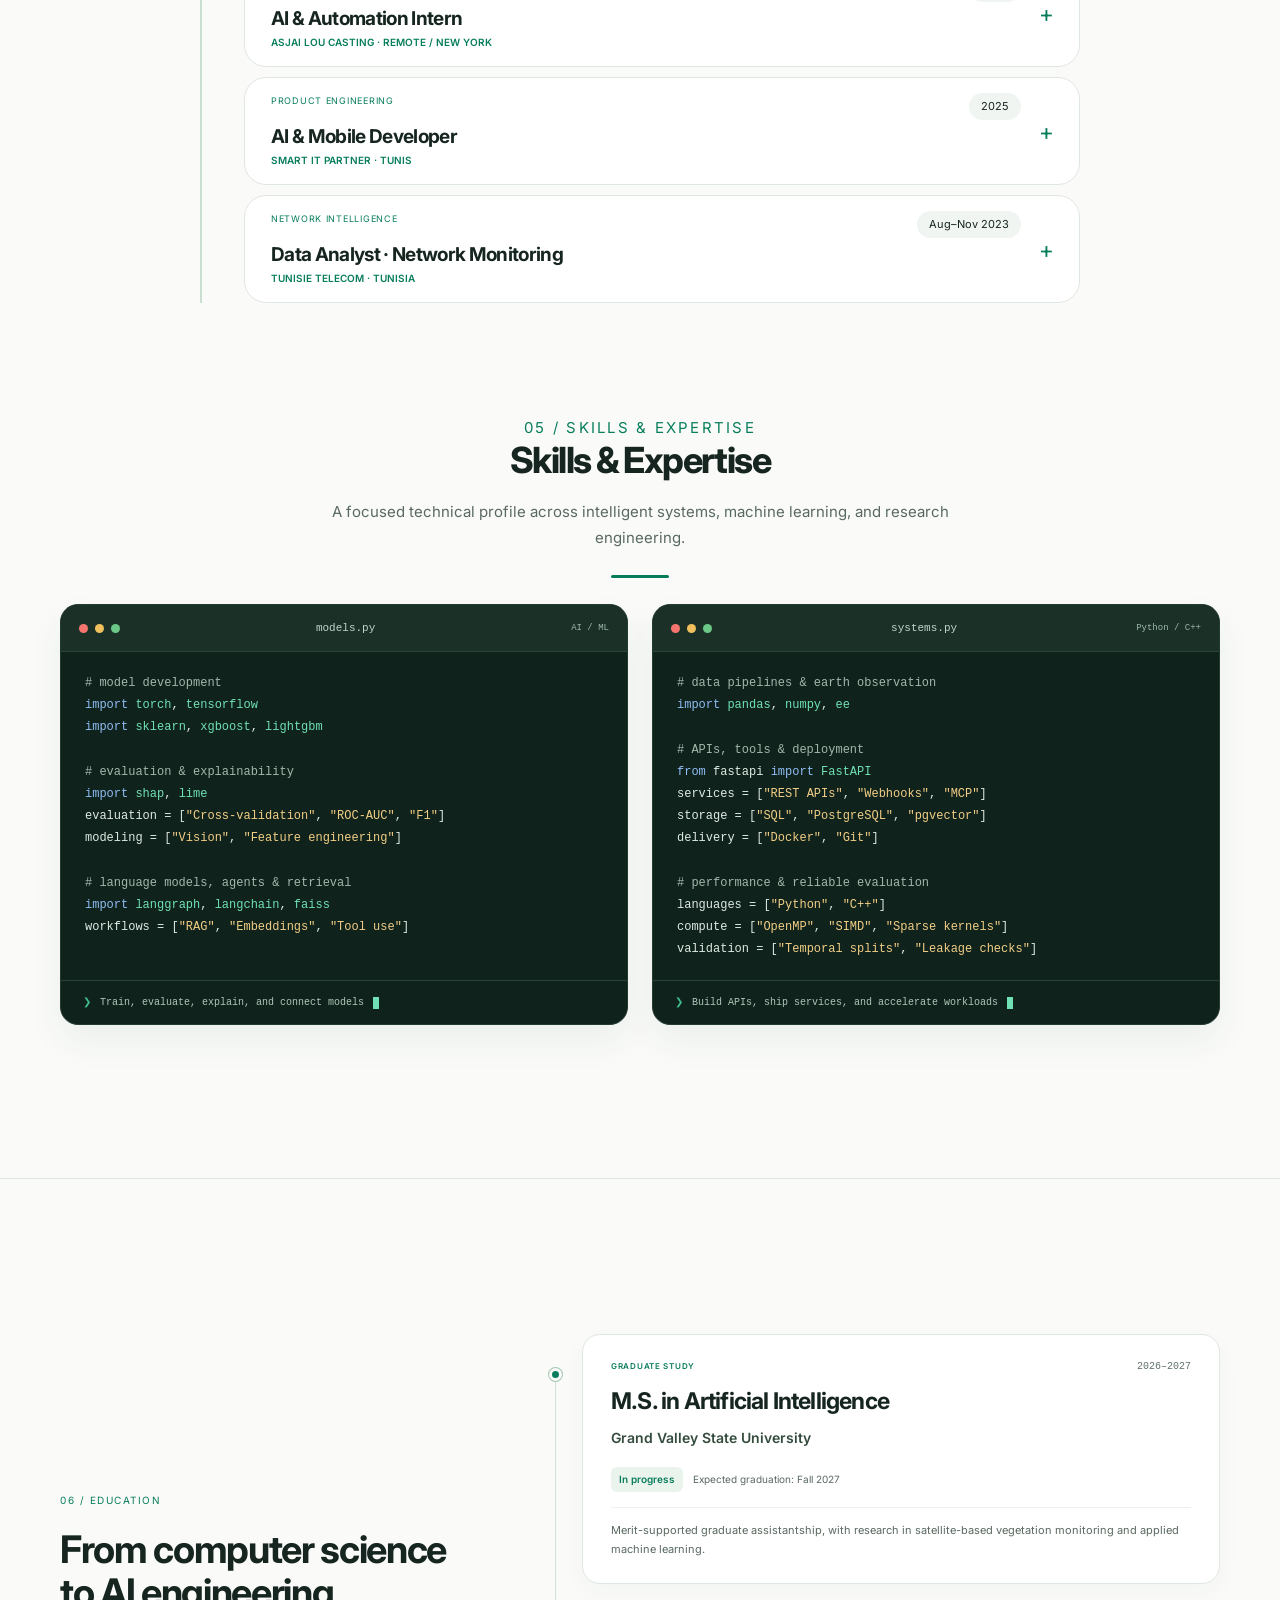
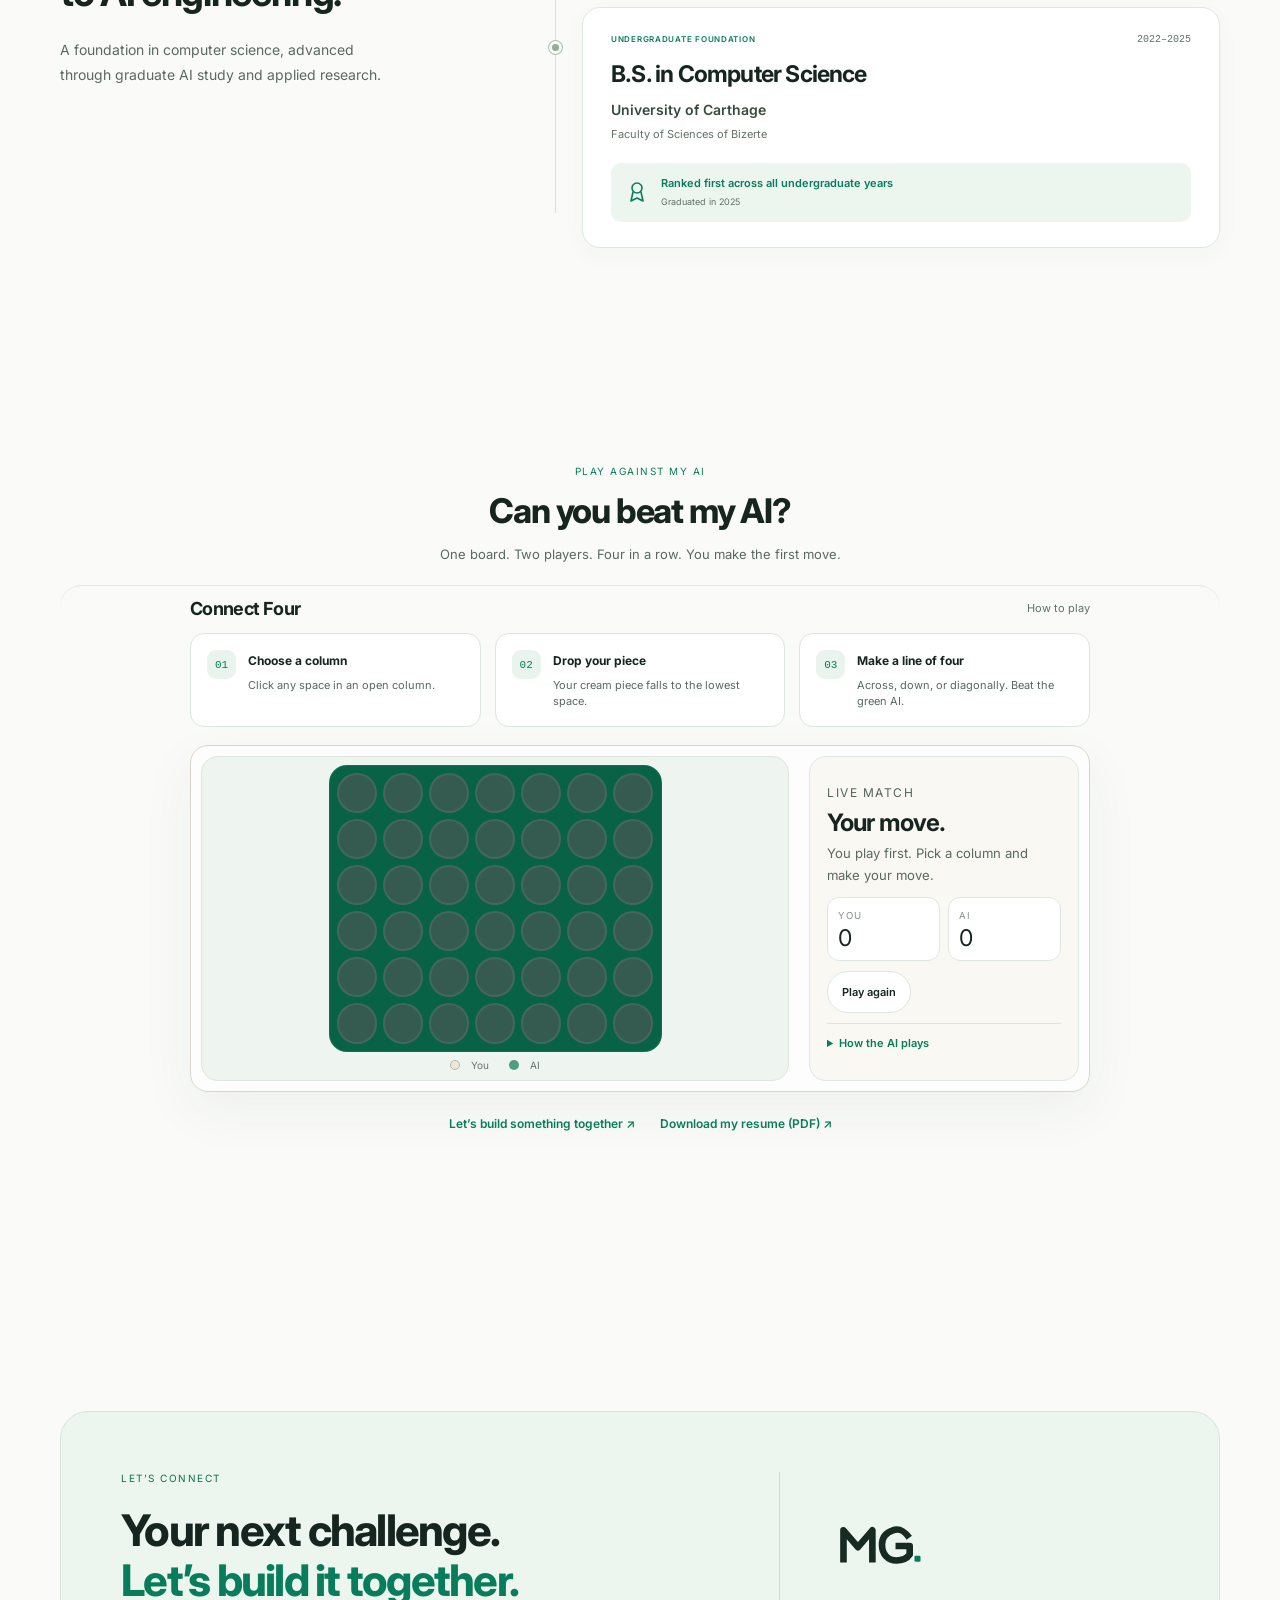
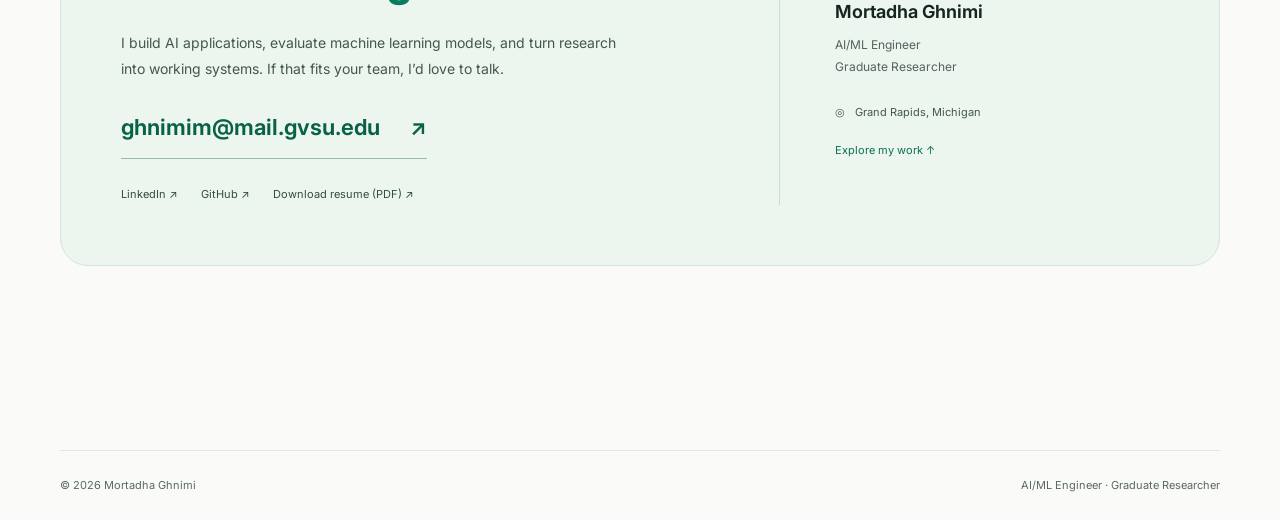
==== commit e356d729: "Update portfolio for career fair" ====
--- a/index.html
+++ b/index.html
@@ -8,11 +8,11 @@
   <meta property="og:title" content="Mortadha Ghnimi | AI/ML Engineer & Graduate Researcher">
   <meta property="og:description" content="Agentic AI · Computer Vision · Geospatial AI · ML Systems">
   <meta property="og:type" content="website">
-  <meta property="og:url" content="https://morta00.github.io/portfolio-preview/">
-  <meta property="og:image" content="https://morta00.github.io/portfolio-preview/assets/og-image.png">
+  <meta property="og:url" content="https://mortadhaghnimi.github.io/">
+  <meta property="og:image" content="https://mortadhaghnimi.github.io/assets/og-image.png">
   <meta name="twitter:card" content="summary_large_image">
-  <meta name="twitter:image" content="https://morta00.github.io/portfolio-preview/assets/og-image.png">
-  <link rel="canonical" href="https://morta00.github.io/portfolio-preview/">
+  <meta name="twitter:image" content="https://mortadhaghnimi.github.io/assets/og-image.png">
+  <link rel="canonical" href="https://mortadhaghnimi.github.io/">
   <link rel="icon" href="favicon.svg?v=2" type="image/svg+xml">
   <meta name="theme-color" content="#f4f1e9">
   <link rel="preconnect" href="https://fonts.googleapis.com">
@@ -27,9 +27,9 @@
     "name": "Mortadha Ghnimi",
     "jobTitle": "AI/ML Engineer & Graduate Researcher",
     "affiliation": {"@type": "CollegeOrUniversity", "name": "Grand Valley State University"},
-    "url": "https://morta00.github.io/portfolio-preview/",
+    "url": "https://mortadhaghnimi.github.io/",
     "sameAs": [
-      "https://github.com/morta00",
+      "https://github.com/mortadhaghnimi",
       "https://www.linkedin.com/in/mortadha-ghnimi-021183252/"
     ]
   }
@@ -37,7 +37,7 @@
   <link rel="stylesheet" href="css/geoagent.css?v=4">
   <link rel="stylesheet" href="css/vision-case.css?v=1">
   <link rel="stylesheet" href="css/cptk-case.css?v=2">
-  <link rel="stylesheet" href="css/systems-portfolio.css?v=2">
+  <link rel="stylesheet" href="css/systems-portfolio.css?v=5">
   <link rel="stylesheet" href="css/career-polish.css?v=2">
 </head>
 <body>
@@ -76,7 +76,7 @@
             <a class="btn btn-secondary" data-resume-link href="resume.html">Download resume (PDF)</a>
           </div>
           <div class="hero-socials" aria-label="Professional profiles and email">
-            <a href="https://github.com/morta00" target="_blank" rel="noopener noreferrer" aria-label="Mortadha on GitHub" title="GitHub"><svg viewBox="0 0 24 24" fill="currentColor" aria-hidden="true"><path d="M12 .75a11.25 11.25 0 0 0-3.56 21.92c.56.1.77-.24.77-.54v-2.1c-3.13.68-3.79-1.33-3.79-1.33-.51-1.3-1.25-1.65-1.25-1.65-1.02-.7.08-.69.08-.69 1.13.08 1.72 1.16 1.72 1.16 1 1.72 2.63 1.22 3.27.93.1-.72.4-1.22.71-1.5-2.5-.28-5.13-1.25-5.13-5.56 0-1.23.44-2.23 1.16-3.02-.12-.29-.5-1.43.11-2.98 0 0 .94-.3 3.1 1.15a10.8 10.8 0 0 1 5.63 0c2.15-1.46 3.09-1.15 3.09-1.15.62 1.55.23 2.69.12 2.98.72.79 1.15 1.79 1.15 3.02 0 4.32-2.63 5.27-5.14 5.55.4.35.76 1.04.76 2.1v3.1c0 .3.2.65.77.54A11.25 11.25 0 0 0 12 .75Z"/></svg></a>
+            <a href="https://github.com/mortadhaghnimi" target="_blank" rel="noopener noreferrer" aria-label="Mortadha on GitHub" title="GitHub"><svg viewBox="0 0 24 24" fill="currentColor" aria-hidden="true"><path d="M12 .75a11.25 11.25 0 0 0-3.56 21.92c.56.1.77-.24.77-.54v-2.1c-3.13.68-3.79-1.33-3.79-1.33-.51-1.3-1.25-1.65-1.25-1.65-1.02-.7.08-.69.08-.69 1.13.08 1.72 1.16 1.72 1.16 1 1.72 2.63 1.22 3.27.93.1-.72.4-1.22.71-1.5-2.5-.28-5.13-1.25-5.13-5.56 0-1.23.44-2.23 1.16-3.02-.12-.29-.5-1.43.11-2.98 0 0 .94-.3 3.1 1.15a10.8 10.8 0 0 1 5.63 0c2.15-1.46 3.09-1.15 3.09-1.15.62 1.55.23 2.69.12 2.98.72.79 1.15 1.79 1.15 3.02 0 4.32-2.63 5.27-5.14 5.55.4.35.76 1.04.76 2.1v3.1c0 .3.2.65.77.54A11.25 11.25 0 0 0 12 .75Z"/></svg></a>
             <a href="https://www.linkedin.com/in/mortadha-ghnimi-021183252/" target="_blank" rel="noopener noreferrer" aria-label="Mortadha on LinkedIn" title="LinkedIn"><svg viewBox="0 0 24 24" fill="currentColor" aria-hidden="true"><path d="M20.45 2H3.55C2.69 2 2 2.68 2 3.52v16.96C2 21.32 2.69 22 3.55 22h16.9c.86 0 1.55-.68 1.55-1.52V3.52C22 2.68 21.31 2 20.45 2ZM7.93 18.75H4.98V9.2h2.95v9.55ZM6.45 7.9a1.71 1.71 0 1 1 0-3.42 1.71 1.71 0 0 1 0 3.42Zm12.3 10.85H15.8V14.1c0-1.1-.02-2.53-1.54-2.53-1.54 0-1.78 1.2-1.78 2.45v4.73H9.53V9.2h2.83v1.3h.04c.39-.75 1.35-1.54 2.78-1.54 2.98 0 3.57 1.96 3.57 4.51v5.28Z"/></svg></a>
             <a href="mailto:ghnimim@mail.gvsu.edu" aria-label="Email Mortadha" title="Email"><svg viewBox="0 0 24 24" fill="none" stroke="currentColor" stroke-width="1.7" stroke-linecap="round" stroke-linejoin="round" aria-hidden="true"><rect x="3" y="5" width="18" height="14" rx="3"/><path d="m3 6 9 7 9-7"/></svg></a>
           </div>
@@ -164,7 +164,7 @@
             <p class="section-focus-description">Two complementary strengths: faster ML computation and cost-aware predictive modeling.</p>
           </header>
           <div class="engineering-gallery engineering-gallery-two">
-            <a class="engineering-card systems-summary-card" id="autoencoder" href="work/ml-systems.html"><span id="hpc" class="systems-anchor"></span><div class="engineering-visual architecture-thumb"><img src="assets/cards/autoencoder.svg" alt="Autoencoder architecture with a sparse input layer and dense reconstruction" loading="lazy"></div><div class="engineering-copy"><p class="project-feature-category">01 / ML systems engineering</p><h3>ML Systems Optimization</h3><p>I optimized two CPU workloads: a sparse ML kernel and a complete autoencoder training epoch. The shared engineering story is memory layout, SIMD, parallelism, and correctness.</p><div class="systems-card-metrics"><span><strong>24.73×</strong> autoencoder epoch</span><span><strong>68.78×</strong> recorded kernel run</span></div><div class="engineering-bottom"><span>C++ · AVX · OpenMP</span><strong>Explore the engineering ↗</strong></div></div></a>
+            <a class="engineering-card systems-summary-card" id="autoencoder" href="work/ml-systems.html"><span id="hpc" class="systems-anchor"></span><div class="engineering-visual architecture-thumb"><img src="assets/cards/autoencoder.svg" alt="Autoencoder architecture with a sparse input layer and dense reconstruction" loading="lazy"></div><div class="engineering-copy"><p class="project-feature-category">01 / ML systems engineering</p><h3>ML Systems Optimization</h3><p>I optimized a complete autoencoder training epoch and a sparse ML kernel through memory layout, SIMD, parallelism, and cache-aware execution.</p><div class="systems-card-metrics"><span><strong>57.67×</strong><span>autoencoder epoch · #1 HPCBench<br>55.72 s → 0.97 s</span></span><span><strong>68.78×</strong><span>recorded sparse-kernel run<br>6/6 correct</span></span></div><div class="engineering-bottom"><span>C++17 · OpenMP · AVX2/FMA</span><strong>Explore the engineering ↗</strong></div></div></a>
             <a class="engineering-card" id="fraud" href="work/fraud.html"><div class="engineering-visual result-thumb"><img src="assets/fraud/roc-curves.png" alt="Actual study ROC curves comparing healthcare fraud classifiers" loading="lazy"><span>0.946 reported study ROC-AUC</span></div><div class="engineering-copy"><p class="project-feature-category">02 / Cost-sensitive machine learning</p><h3>Healthcare Fraud Detection</h3><p>I worked with my team to turn claims data into provider-level risk signals, comparing four classifiers and balancing missed fraud against investigation cost.</p><div class="systems-card-metrics"><span><strong>74</strong> engineered features</span><span><strong>200</strong> evaluated model fits</span></div><div class="engineering-bottom"><span>Python · scikit-learn · PCA</span><strong>Explore the study ↗</strong></div></div></a>
           </div>
         </div>
@@ -385,7 +385,7 @@
       </div>
     </section>
 
-    <section class="contact-shell" id="contact" aria-labelledby="contact-title"><div class="wrap contact"><div class="contact-copy"><p class="section-label">Let’s connect</p><h2 id="contact-title">Your next challenge.<br><span>Let’s build it together.</span></h2><p>I build AI applications, evaluate machine learning models, and turn research into working systems. If that fits your team, I’d love to talk.</p><a class="contact-email" href="mailto:ghnimim@mail.gvsu.edu">ghnimim@mail.gvsu.edu <span aria-hidden="true">↗</span></a><div class="contact-links"><a href="https://www.linkedin.com/in/mortadha-ghnimi-021183252/" target="_blank" rel="noopener noreferrer">LinkedIn ↗</a><a href="https://github.com/morta00" target="_blank" rel="noopener noreferrer">GitHub ↗</a><a data-resume-link href="assets/Mortadha_Ghnimi_Resume.pdf">Download resume (PDF) ↗</a></div></div><aside class="contact-note"><div class="contact-monogram" aria-hidden="true"><img src="assets/brand/mg-monogram.svg" alt="" width="94" height="58"></div><p>Mortadha Ghnimi</p><span>AI/ML Engineer<br>Graduate Researcher</span><div class="contact-location"><span aria-hidden="true">◎</span> Grand Rapids, Michigan</div><a href="#work">Explore my work ↑</a></aside></div></section>
+    <section class="contact-shell" id="contact" aria-labelledby="contact-title"><div class="wrap contact"><div class="contact-copy"><p class="section-label">Let’s connect</p><h2 id="contact-title">Your next challenge.<br><span>Let’s build it together.</span></h2><p>I build AI applications, evaluate machine learning models, and turn research into working systems. If that fits your team, I’d love to talk.</p><a class="contact-email" href="mailto:ghnimim@mail.gvsu.edu">ghnimim@mail.gvsu.edu <span aria-hidden="true">↗</span></a><div class="contact-links"><a href="https://www.linkedin.com/in/mortadha-ghnimi-021183252/" target="_blank" rel="noopener noreferrer">LinkedIn ↗</a><a href="https://github.com/mortadhaghnimi" target="_blank" rel="noopener noreferrer">GitHub ↗</a><a data-resume-link href="assets/Mortadha_Ghnimi_Resume.pdf">Download resume (PDF) ↗</a></div></div><aside class="contact-note"><div class="contact-monogram" aria-hidden="true"><img src="assets/brand/mg-monogram.svg" alt="" width="94" height="58"></div><p>Mortadha Ghnimi</p><span>AI/ML Engineer<br>Graduate Researcher</span><div class="contact-location"><span aria-hidden="true">◎</span> Grand Rapids, Michigan</div><a href="#work">Explore my work ↑</a></aside></div></section>
 
     <footer class="wrap footer"><p>© <span id="year"></span> Mortadha Ghnimi</p><p>AI/ML Engineer · Graduate Researcher</p></footer>
   </main>
--- a/css/systems-portfolio.css
+++ b/css/systems-portfolio.css
@@ -0,0 +1,60 @@
+.engineering-gallery-two{grid-template-columns:repeat(2,minmax(0,1fr));max-width:1000px;margin-inline:auto;gap:28px}.engineering-gallery-two .engineering-card{position:relative}.systems-anchor{position:absolute;top:0}.systems-card-metrics{display:flex;gap:18px;flex-wrap:wrap;padding:15px 0;margin:18px 0 0;border-top:1px solid #dde7df}.systems-card-metrics>span{font-size:10px;color:#778975;display:grid;gap:4px}.systems-card-metrics strong{font-size:19px;font-weight:650;color:#337451}.engineering-gallery-two .engineering-copy>p:not(.project-feature-category){min-height:76px}.systems-case h1,.fraud-study h1{font-size:clamp(35px,4vw,53px);line-height:1.13;letter-spacing:-.045em;margin:0 0 25px;max-width:470px}.systems-benchmarks{display:grid;gap:20px}.systems-benchmarks article{padding:27px 30px;border:1px solid #d8e4d1;border-radius:18px;background:#f3f7ee}.systems-benchmarks article>span{font-size:9px;letter-spacing:.09em;text-transform:uppercase;color:#6a8961}.systems-benchmarks strong{display:block;font-size:46px;line-height:1.15;color:#286c43;font-weight:650;letter-spacing:-.04em;margin:13px 0 10px}.systems-benchmarks p{font-size:13px;color:#647760;line-height:1.75;margin:0 0 12px}.systems-benchmarks small{display:block;font-size:10px;line-height:1.7;color:#839076}.systems-detail-grid{display:grid;grid-template-columns:1fr 1fr;gap:38px;align-items:center}.systems-figure{margin:0;border:1px solid #dbe5d5;background:#fff;border-radius:17px;overflow:hidden;box-shadow:0 12px 30px #1f4a2510}.systems-figure img{display:block;width:100%;height:auto;max-height:425px;object-fit:contain}.systems-figure figcaption{font-size:10px;color:#7b8a72;padding:13px 15px;border-top:1px solid #e1e8dc;line-height:1.6;background:#f8faf5}.systems-decisions{display:grid;gap:24px}.systems-decisions article{display:grid;grid-template-columns:25px 1fr;gap:15px}.systems-decisions article>span{font-size:11px;font-family:monospace;color:#88a276;margin-top:5px}.systems-decisions h3{font-size:18px;letter-spacing:-.02em;line-height:1.4;margin:0 0 9px}.systems-decisions p{font-size:12px;line-height:1.85;color:#687c64;margin:0}.systems-measurement{display:grid;grid-template-columns:1fr 1fr;gap:30px;padding:20px 24px;margin-top:27px;background:#eff5e8;border-radius:12px;border:1px solid #dce6d3}.systems-measurement>div{display:grid;gap:7px}.systems-measurement strong{font-size:18px;color:#3d7048;font-weight:600}.systems-measurement span{font-size:10px;line-height:1.7;color:#829274}.systems-scope{font-size:11px;line-height:1.75;color:#809073;margin:18px 0 0;max-width:900px}.systems-kernel-evidence{display:grid;grid-template-columns:.65fr 1.35fr;gap:35px;margin-top:30px;align-items:center}.systems-kernel-evidence .systems-figure{max-width:295px;margin-inline:auto;box-shadow:none}.systems-kernel-evidence>div>p{font-size:12px;line-height:1.85;color:#718269;max-width:640px}.systems-kernel-score{display:flex;align-items:center;gap:22px}.systems-kernel-score strong{font-size:42px;letter-spacing:-.04em;color:#367647;font-weight:650}.systems-kernel-score span{font-size:11px;color:#7d9273}.systems-source-evidence{font-size:11px;color:#4f7550;border-block:1px solid #dce6d4;padding:15px 0;margin-top:17px}.systems-source-evidence summary{cursor:pointer}.systems-source-evidence img{display:block;width:100%;height:auto;margin-top:15px}.systems-closing{background:#f6f9f2}.systems-closing .vc-footer-links{margin-top:35px}.fraud-decision-panel{border:1px solid #dbe7d4;background:#f1f6eb;border-radius:17px;padding:26px 30px;margin-bottom:25px}.fraud-decision-panel h3{font-size:23px;letter-spacing:-.025em;line-height:1.4;margin:10px 0 16px}.fraud-rule{font-size:17px!important;font-weight:600;color:#3b6a42!important;line-height:1.65!important;margin:0 0 16px!important}.fraud-decision-panel>p:last-child{font-size:12px;line-height:1.8;color:#738468;margin:0;max-width:940px}.fraud-study .vc-evidence img{max-height:325px;object-fit:contain}.fraud-study .vc-evidence .vc-result strong{font-size:35px}
+@media(max-width:1000px){.systems-detail-grid{gap:25px}.systems-decisions{gap:19px}.systems-measurement{gap:20px}.engineering-gallery-two{gap:20px}.systems-kernel-evidence{gap:25px}.systems-benchmarks article{padding:25px}}
+@media(max-width:680px){.engineering-gallery-two{grid-template-columns:1fr;max-width:450px;gap:25px}.engineering-gallery-two .engineering-copy>p{min-height:0}.systems-detail-grid,.systems-measurement,.systems-kernel-evidence{grid-template-columns:1fr;gap:25px}.systems-case h1,.fraud-study h1{font-size:38px}.systems-benchmarks article{padding:24px}.systems-benchmarks strong{font-size:41px}.systems-figure img{max-height:390px}.systems-decisions{gap:23px}.systems-measurement{padding:23px;gap:20px}.systems-measurement strong{font-size:17px}.systems-kernel-evidence .systems-figure{width:100%;max-width:300px}.systems-kernel-score{gap:15px;flex-wrap:wrap}.systems-kernel-score strong{font-size:38px}.fraud-decision-panel{padding:24px}.fraud-decision-panel h3{font-size:22px}.fraud-rule{font-size:15px!important}.fraud-study .vc-evidence img{max-height:300px}}
+
+/* Keep the new engineering overview inside one desktop viewport. */
+@media(min-width:901px){
+ #engineering{padding-block:32px;justify-content:center;box-sizing:border-box}
+ #engineering .project-more-head{margin-bottom:24px}
+ #engineering .project-more-head h2{margin-block:0 12px}
+ #engineering .project-more-head>p:last-child{margin-bottom:0}
+ .engineering-gallery-two .engineering-visual{height:190px}
+ .engineering-gallery-two .engineering-copy>.project-feature-category{min-height:0;margin-bottom:8px}
+ .engineering-gallery-two .engineering-copy>p:not(.project-feature-category){min-height:0;margin-bottom:0}
+ .engineering-gallery-two .systems-card-metrics{margin-top:16px;padding-block:14px 0}
+ .engineering-gallery-two .engineering-bottom{padding-top:18px}
+}
+@media(min-width:901px) and (max-height:800px){
+ #engineering{padding-block:24px}
+ #engineering .project-more-head{margin-bottom:18px}
+ .engineering-gallery-two .engineering-copy h3{font-size:20px;margin-bottom:10px}
+ .systems-case .vc-screen,.fraud-study .vc-screen{padding-block:28px;box-sizing:border-box}
+ .systems-case .vc-section-head,.fraud-study .vc-section-head{margin-bottom:22px}
+ .systems-case .systems-figure img{max-height:240px}
+ .systems-case .systems-decisions{gap:16px}
+ .systems-case .systems-measurement{margin-top:18px;padding-block:15px}
+ .systems-case .systems-kernel-evidence{margin-top:20px}
+ .systems-case .systems-kernel-evidence .systems-figure{max-width:205px}
+ .systems-case .vc-model-grid article,.fraud-study .vc-model-grid article{padding:20px}
+ .fraud-study .vc-evidence img{max-height:260px}
+ .fraud-study .systems-figure img{max-height:270px}
+ .fraud-study .systems-decisions{gap:16px}
+}
+
+.systems-benchmarks .systems-flagship strong{font-size:clamp(29px,3.2vw,43px)}.systems-benchmarks .systems-foundation{padding-block:18px;background:#fafbf7}.systems-benchmarks .systems-foundation strong{font-size:28px;margin:8px 0}.systems-evidence-link{display:inline-block;margin-top:14px;font-size:11px;color:#356349}.systems-path{list-style:none;margin:0;padding:0;display:grid;grid-template-columns:repeat(2,minmax(0,1fr));gap:14px 30px}.systems-path li{display:grid;grid-template-columns:28px 1fr;gap:12px;padding:15px 0;border-top:1px solid #dce6d4}.systems-path li>span{font-size:11px;font-family:monospace;color:#73916c;margin-top:4px}.systems-path h3{font-size:17px;margin:0 0 8px;line-height:1.4}.systems-path p{font-size:12px;line-height:1.8;color:#687c64;margin:0}.systems-path li:last-child{grid-column:1/-1;max-width:860px}.systems-progression{margin-top:22px;padding:17px 21px;background:#eff5e8;border:1px solid #dce6d3;border-radius:12px}.systems-progression>span{font-size:10px;color:#687c64}.systems-progression p{display:flex;flex-wrap:wrap;align-items:center;gap:10px;margin:9px 0 0;font-size:18px;color:#416b48}.systems-progression i{font-style:normal;color:#829274}.systems-leaderboard{margin-top:27px}.systems-leaderboard img{max-height:none!important}.systems-measurement-section{min-height:0;background:#f6f9f2}.systems-measurement-section .vc-section-head{margin-bottom:20px}.systems-summary-card .engineering-visual img{object-fit:contain}
+@media(max-width:680px){.systems-path{grid-template-columns:1fr;gap:0}.systems-path li:last-child{grid-column:auto}.systems-progression p{font-size:16px;gap:8px}.systems-leaderboard a{display:block;overflow-x:auto}.systems-leaderboard img{min-width:740px;width:100%;max-width:none}.systems-leaderboard figcaption{font-size:10px}}
+@media(max-width:380px){body{overflow-x:clip}.terminal-window pre{max-width:100%;min-width:0;overflow-x:auto}}
+
+#engineering .engineering-gallery-two{align-items:stretch}
+#engineering .engineering-gallery-two .engineering-card{min-width:0}
+#engineering .engineering-gallery-two .engineering-visual{height:190px}
+#engineering .engineering-gallery-two .architecture-thumb{display:grid;place-items:center;padding:14px 18px;box-sizing:border-box}
+#engineering .engineering-gallery-two .architecture-thumb img{height:100%;min-height:0;max-height:100%;object-fit:contain}
+#engineering .engineering-gallery-two .engineering-copy{padding:21px 24px 22px}
+#engineering .engineering-gallery-two .engineering-copy h3{margin-bottom:10px}
+#engineering .engineering-gallery-two .engineering-copy>p:not(.project-feature-category){min-height:0;margin:0;line-height:1.6}
+#engineering .engineering-gallery-two .systems-card-metrics{align-items:start;gap:16px;margin-top:24px;padding:16px 0 0;border-top:1px solid #dde7df}
+#engineering .engineering-gallery-two .systems-card-metrics>span{min-width:0;gap:3px}
+#engineering .engineering-gallery-two .engineering-bottom{flex-direction:row;flex-wrap:wrap;align-items:center;margin-top:auto;padding:18px 0 0}
+#engineering .engineering-gallery-two .engineering-bottom strong{white-space:normal}
+#engineering #fraud .systems-card-metrics{margin-top:30px;padding-top:14px}
+#engineering #fraud .systems-card-metrics>span{font-size:10px}
+#engineering #fraud .systems-card-metrics strong{font-size:19px}
+
+@media(max-width:680px){
+ #engineering .engineering-gallery-two{gap:24px}
+ #engineering .engineering-gallery-two .engineering-visual{height:180px}
+ #engineering .engineering-gallery-two .engineering-copy{padding:21px 20px 22px}
+ #engineering .engineering-gallery-two .engineering-copy>p:not(.project-feature-category){min-height:0}
+ #engineering .engineering-gallery-two .engineering-bottom{margin-top:18px}
+}
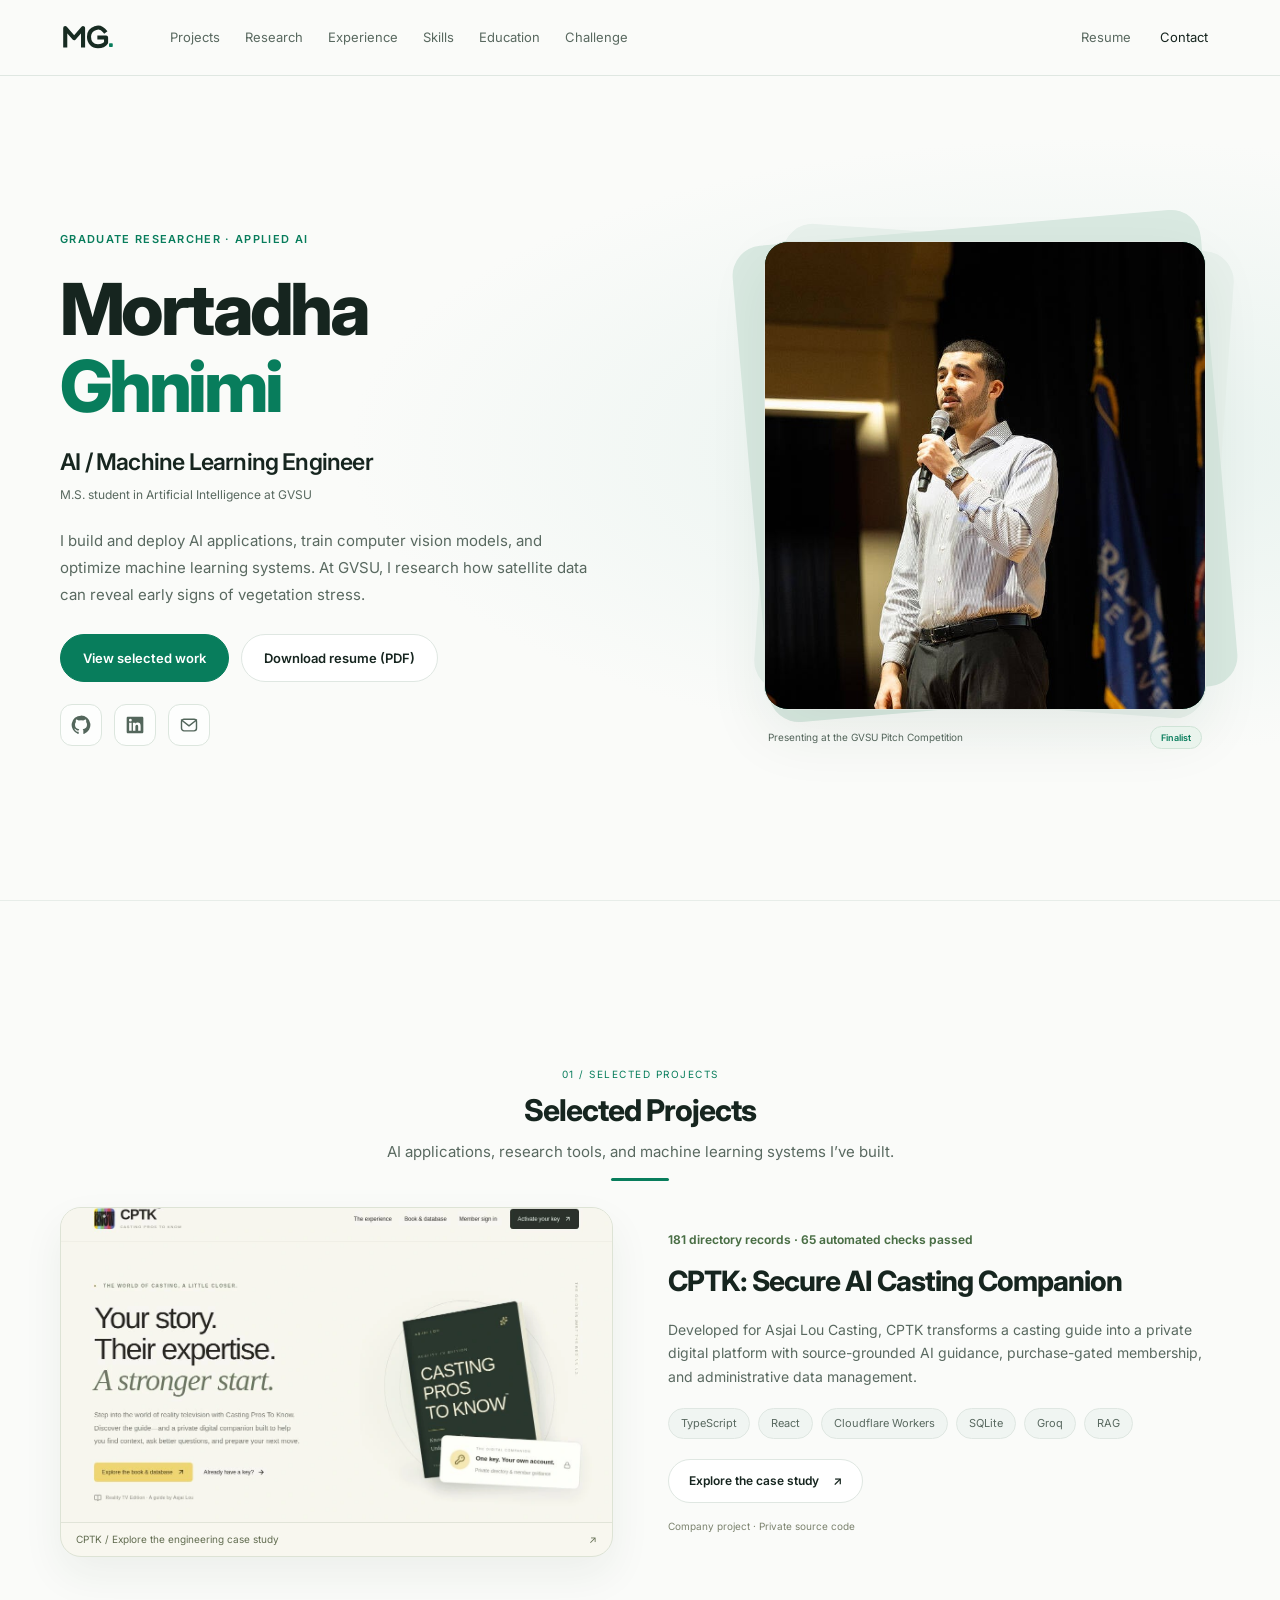
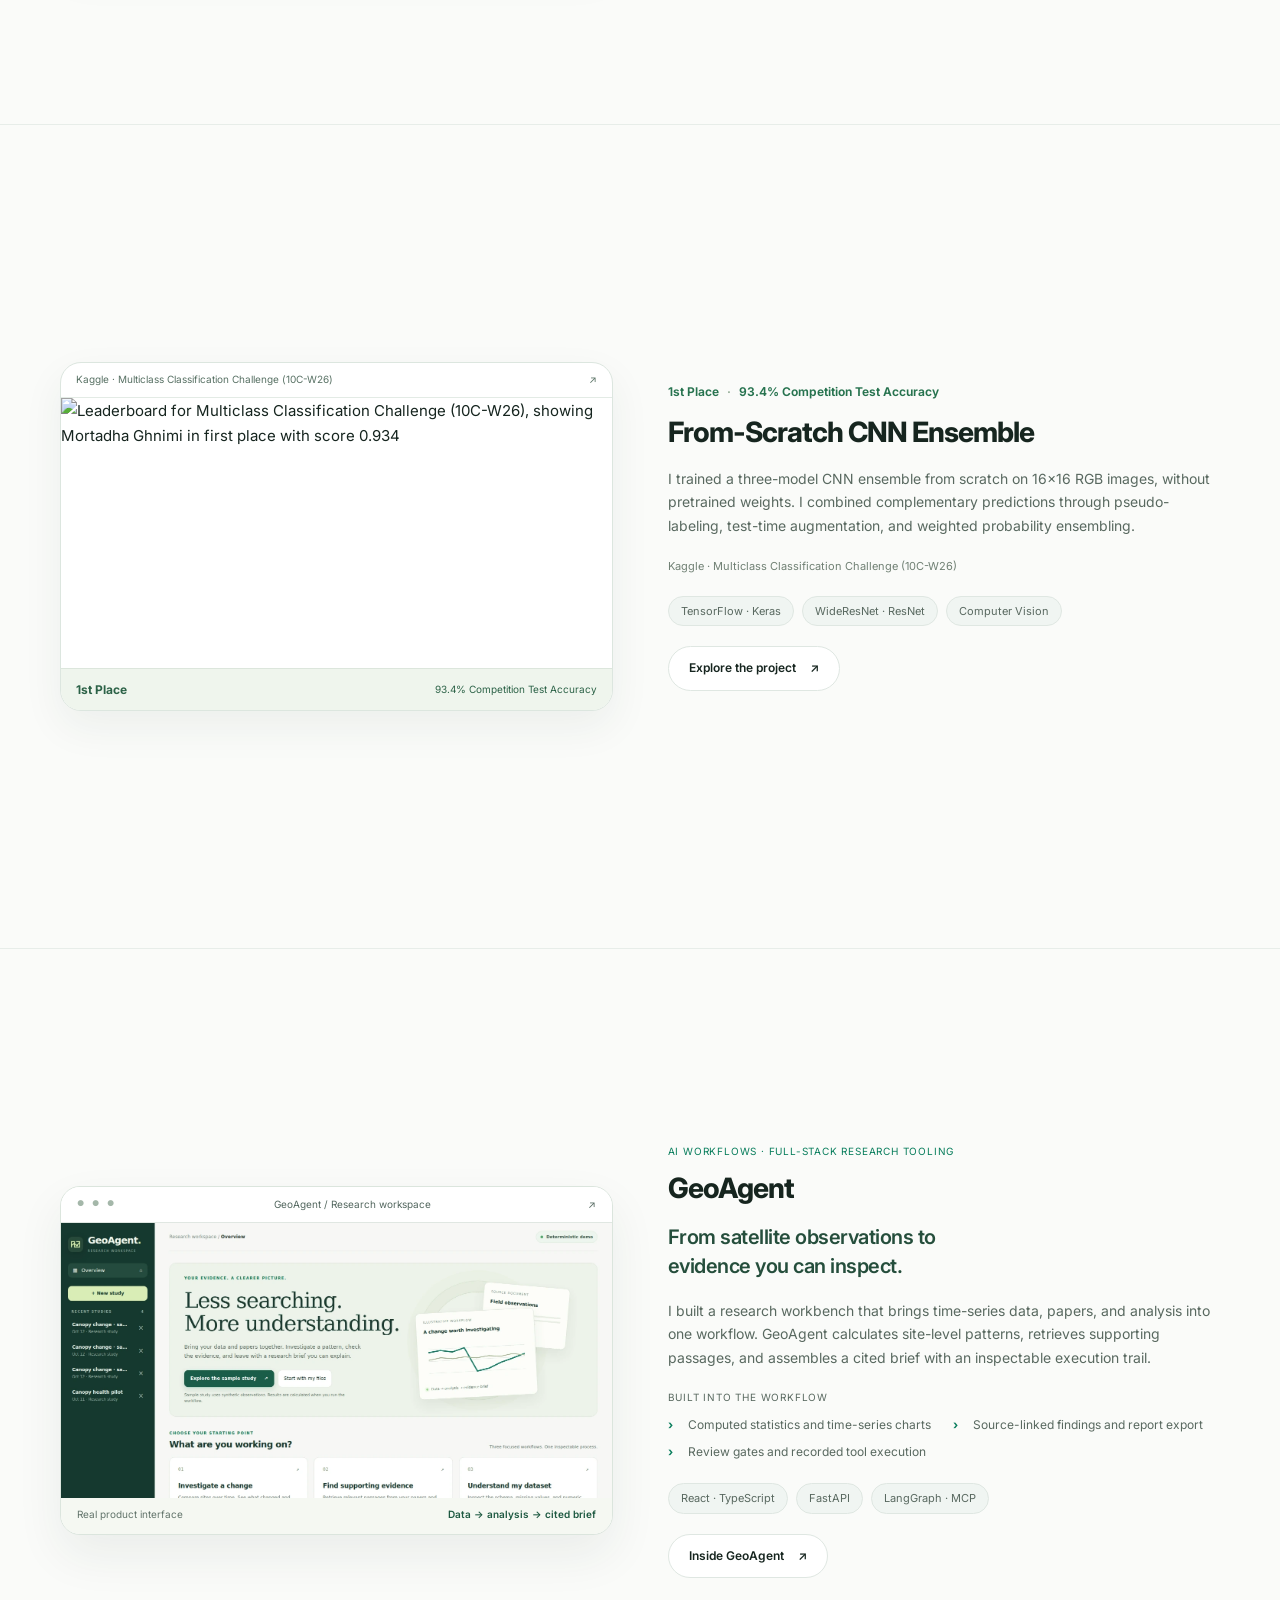
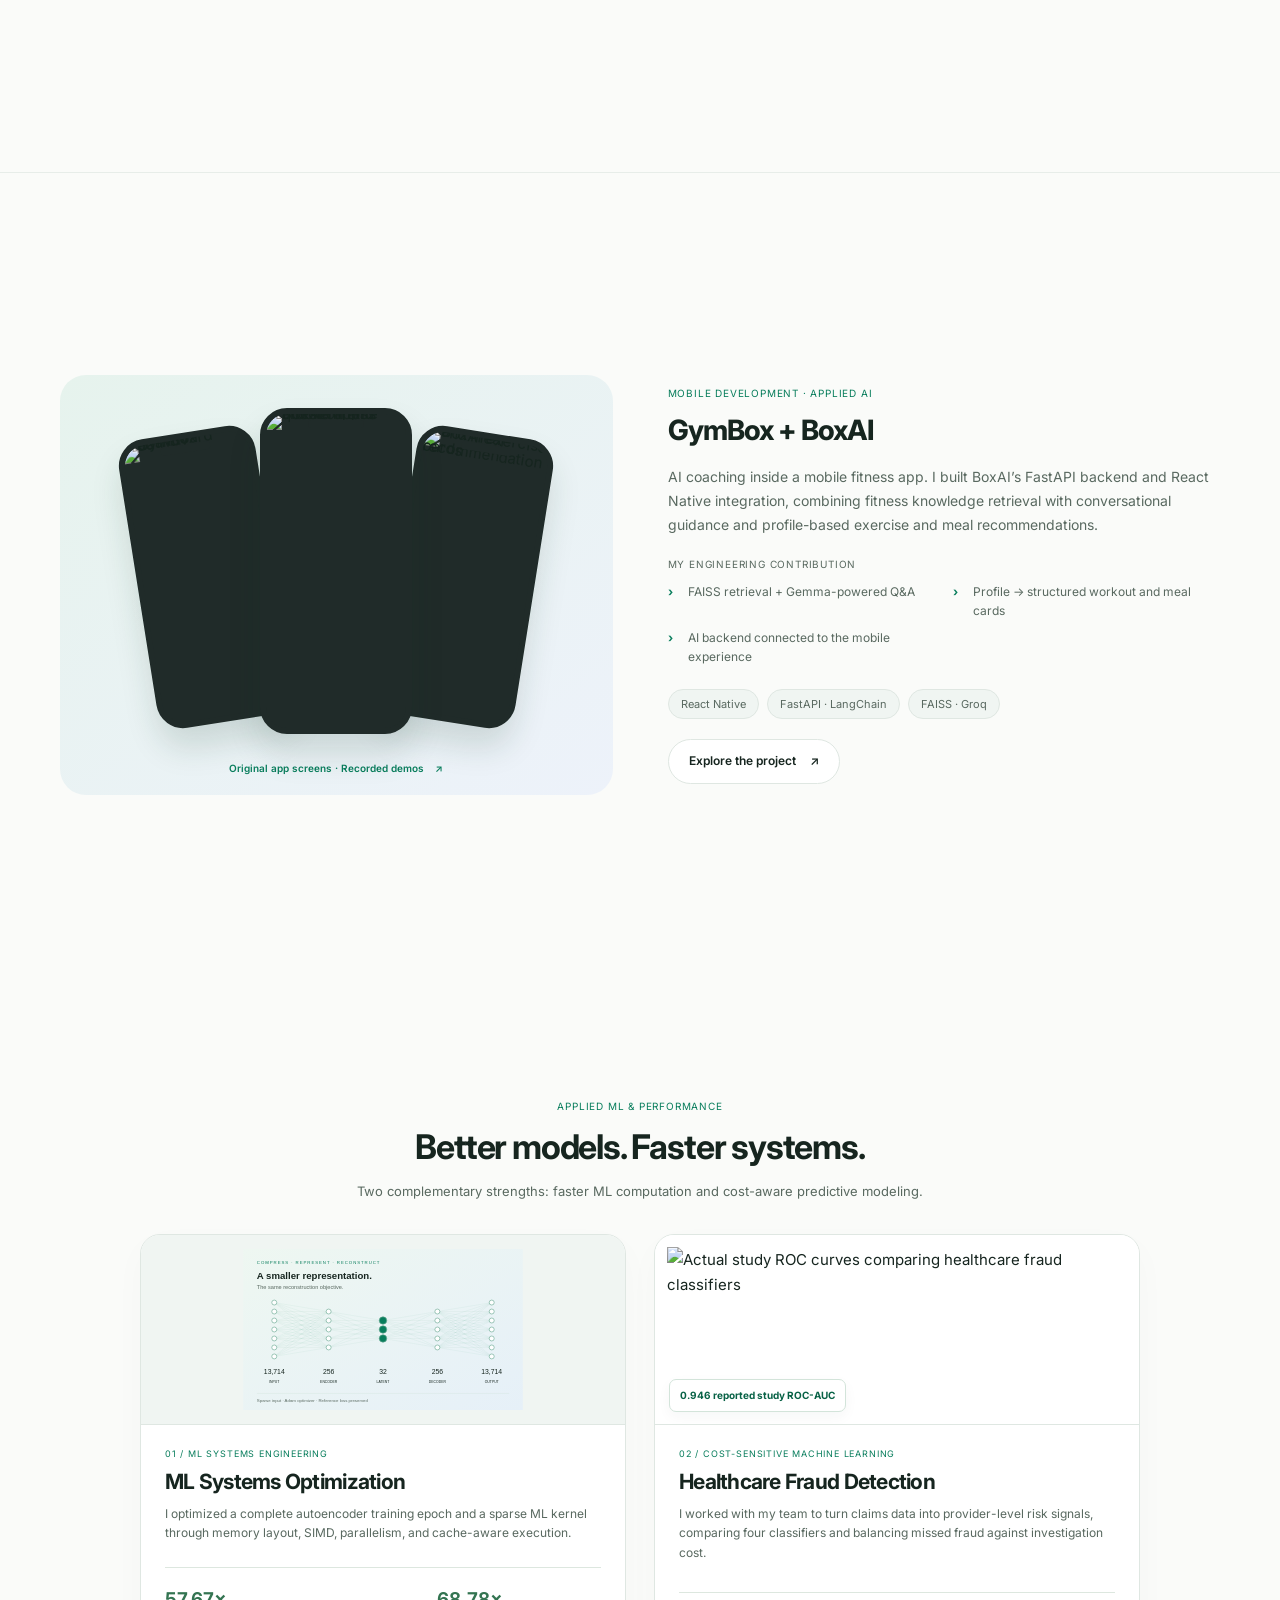
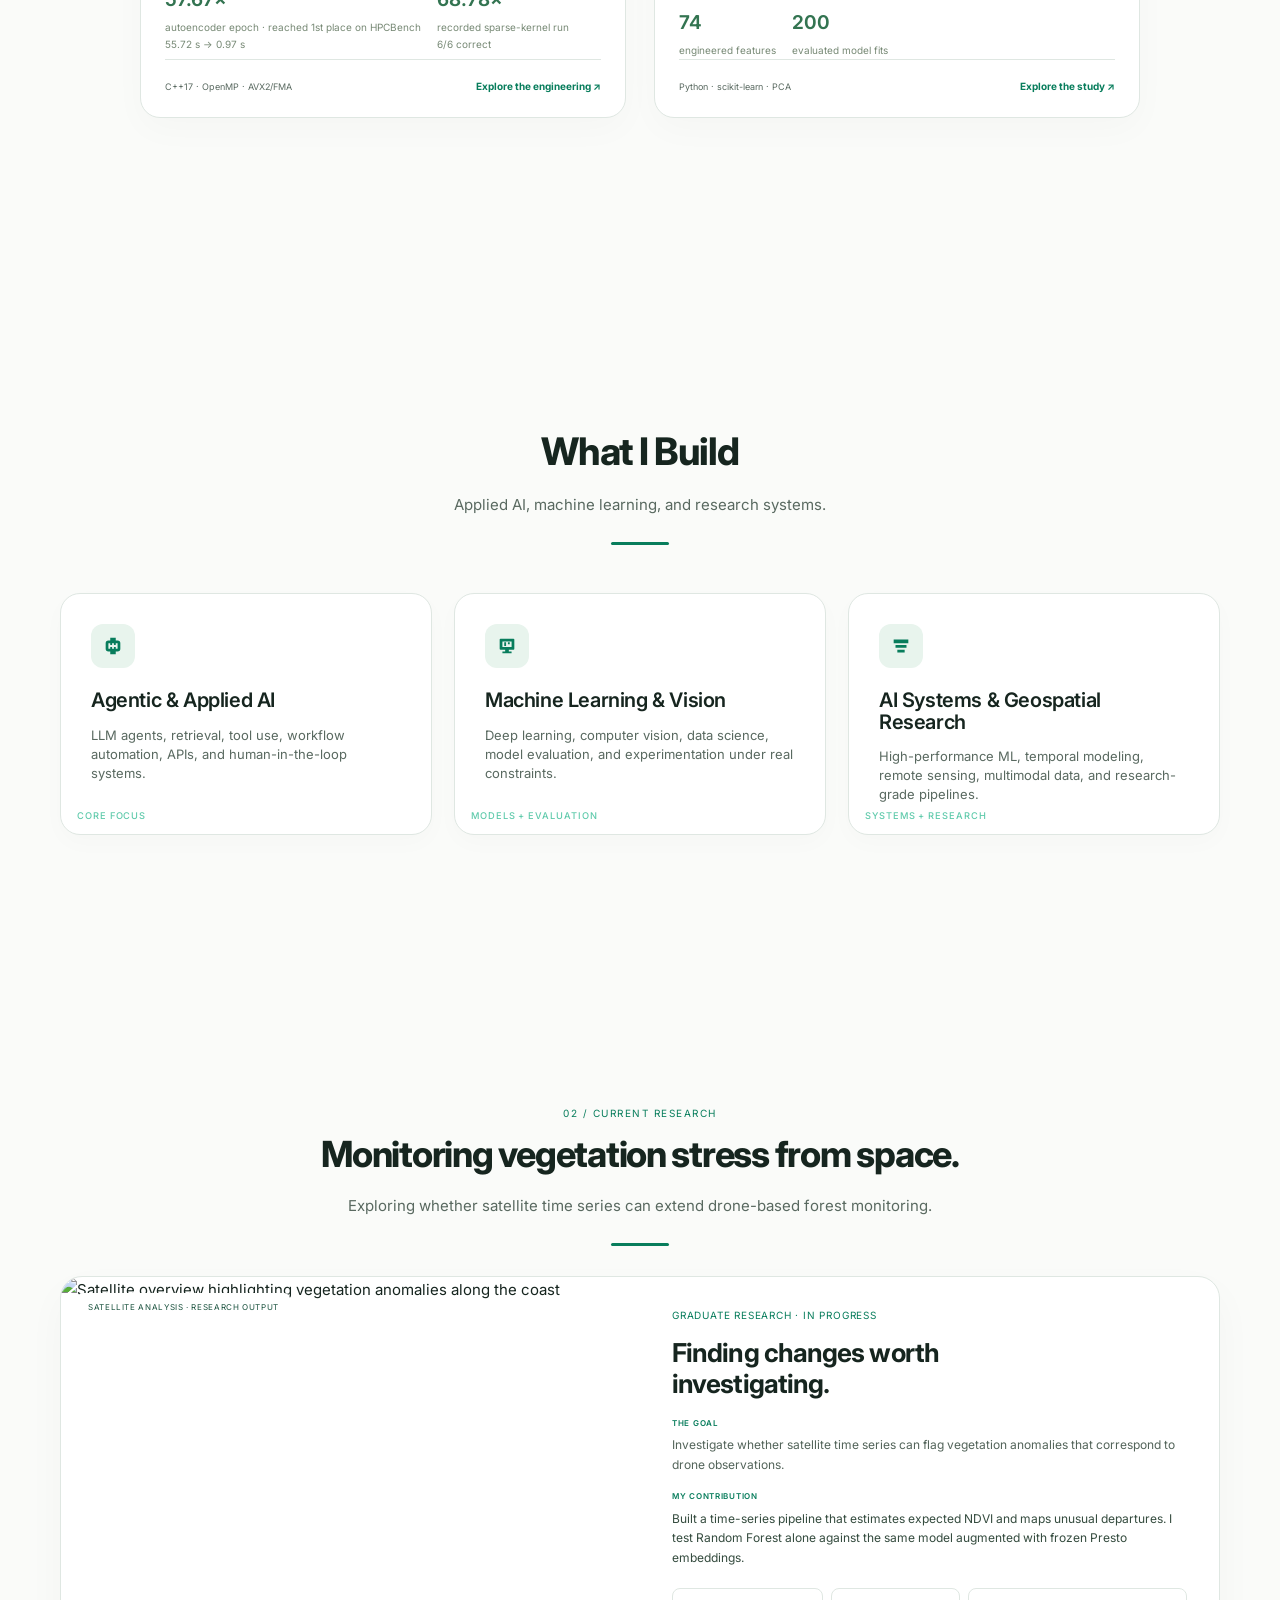
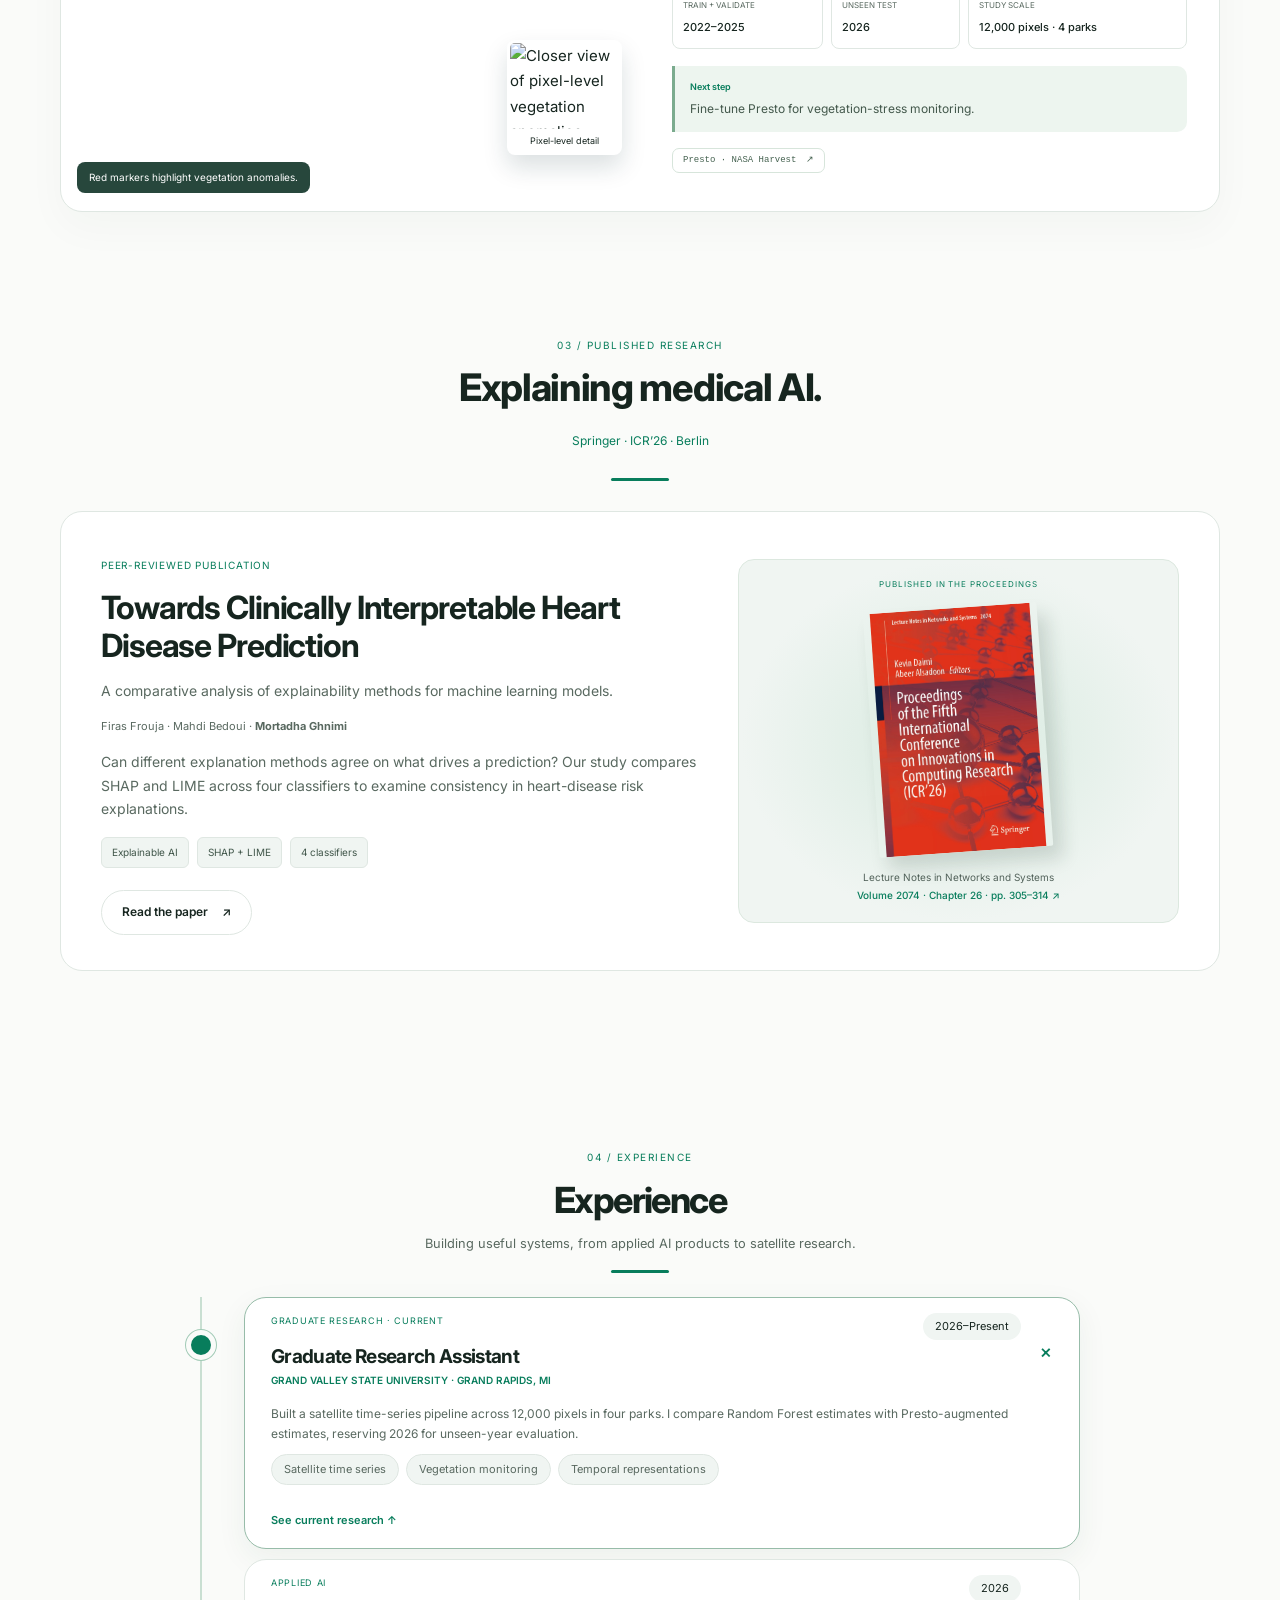
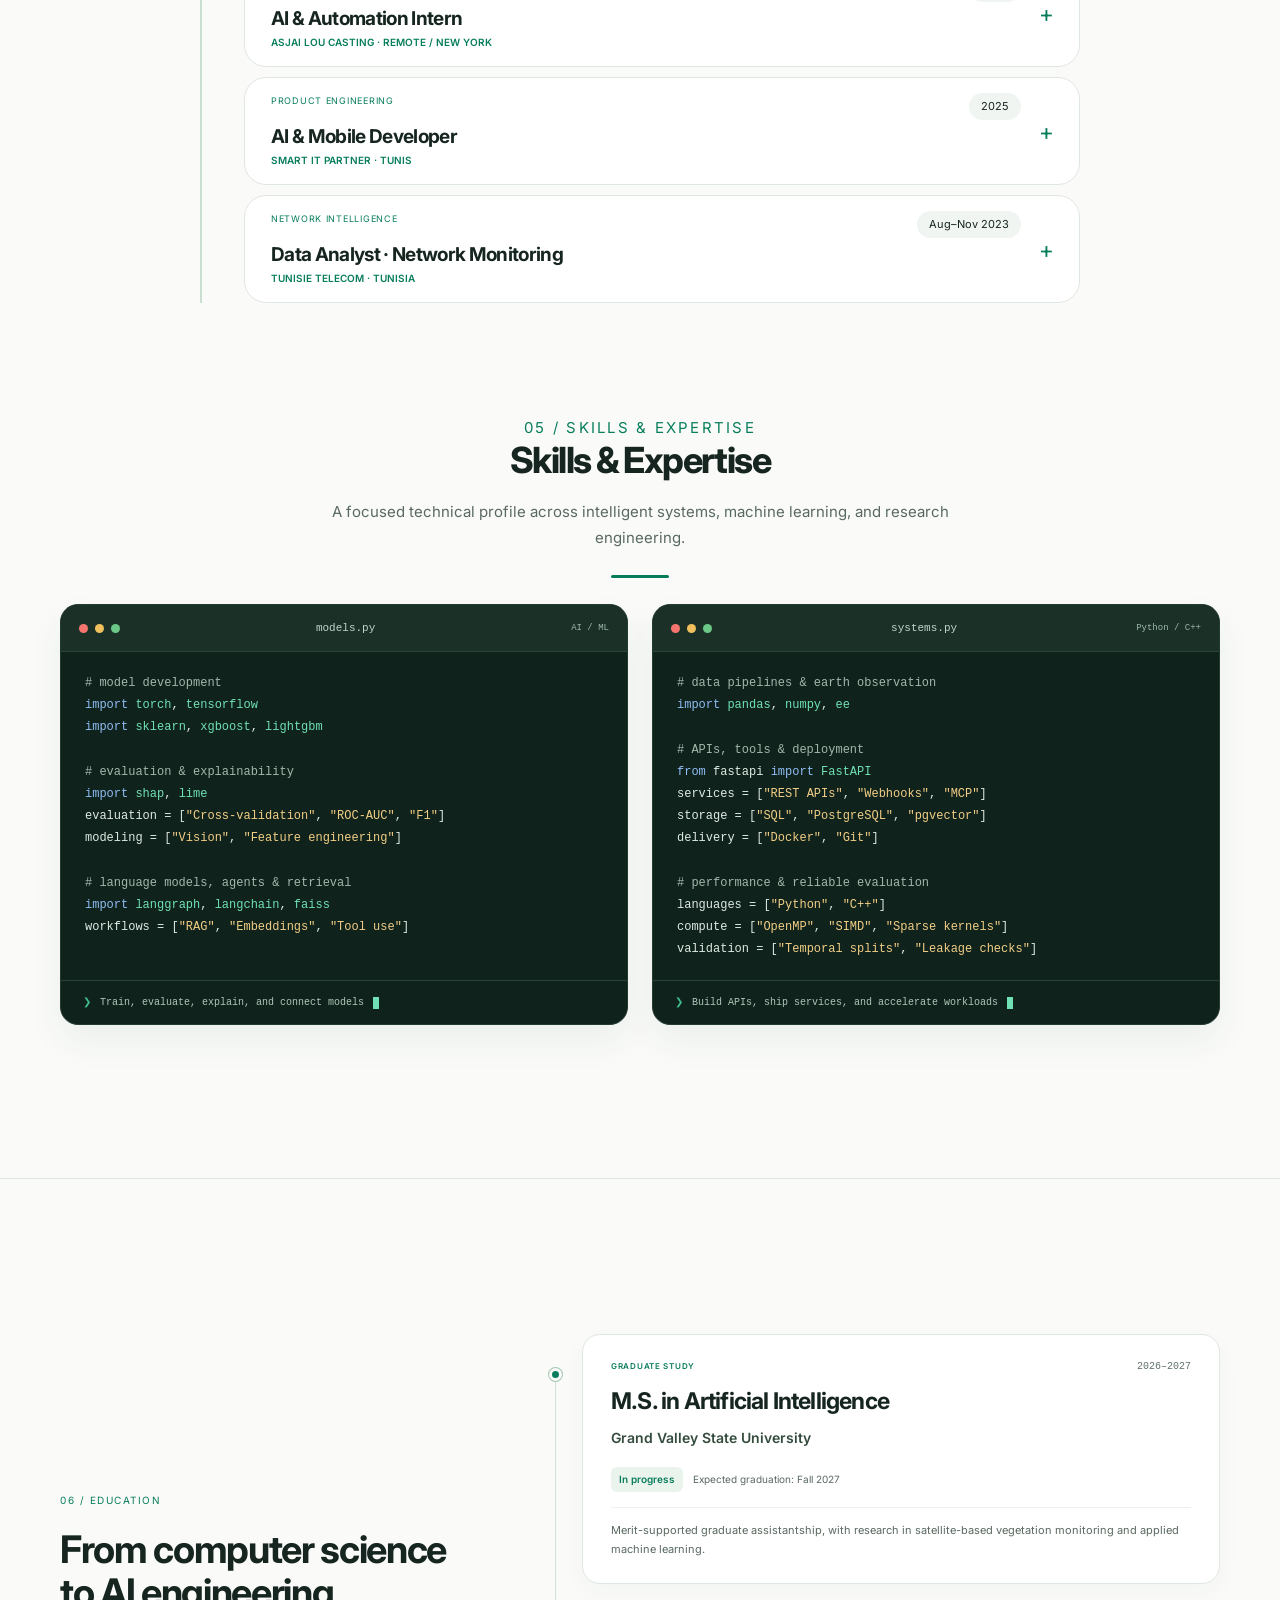
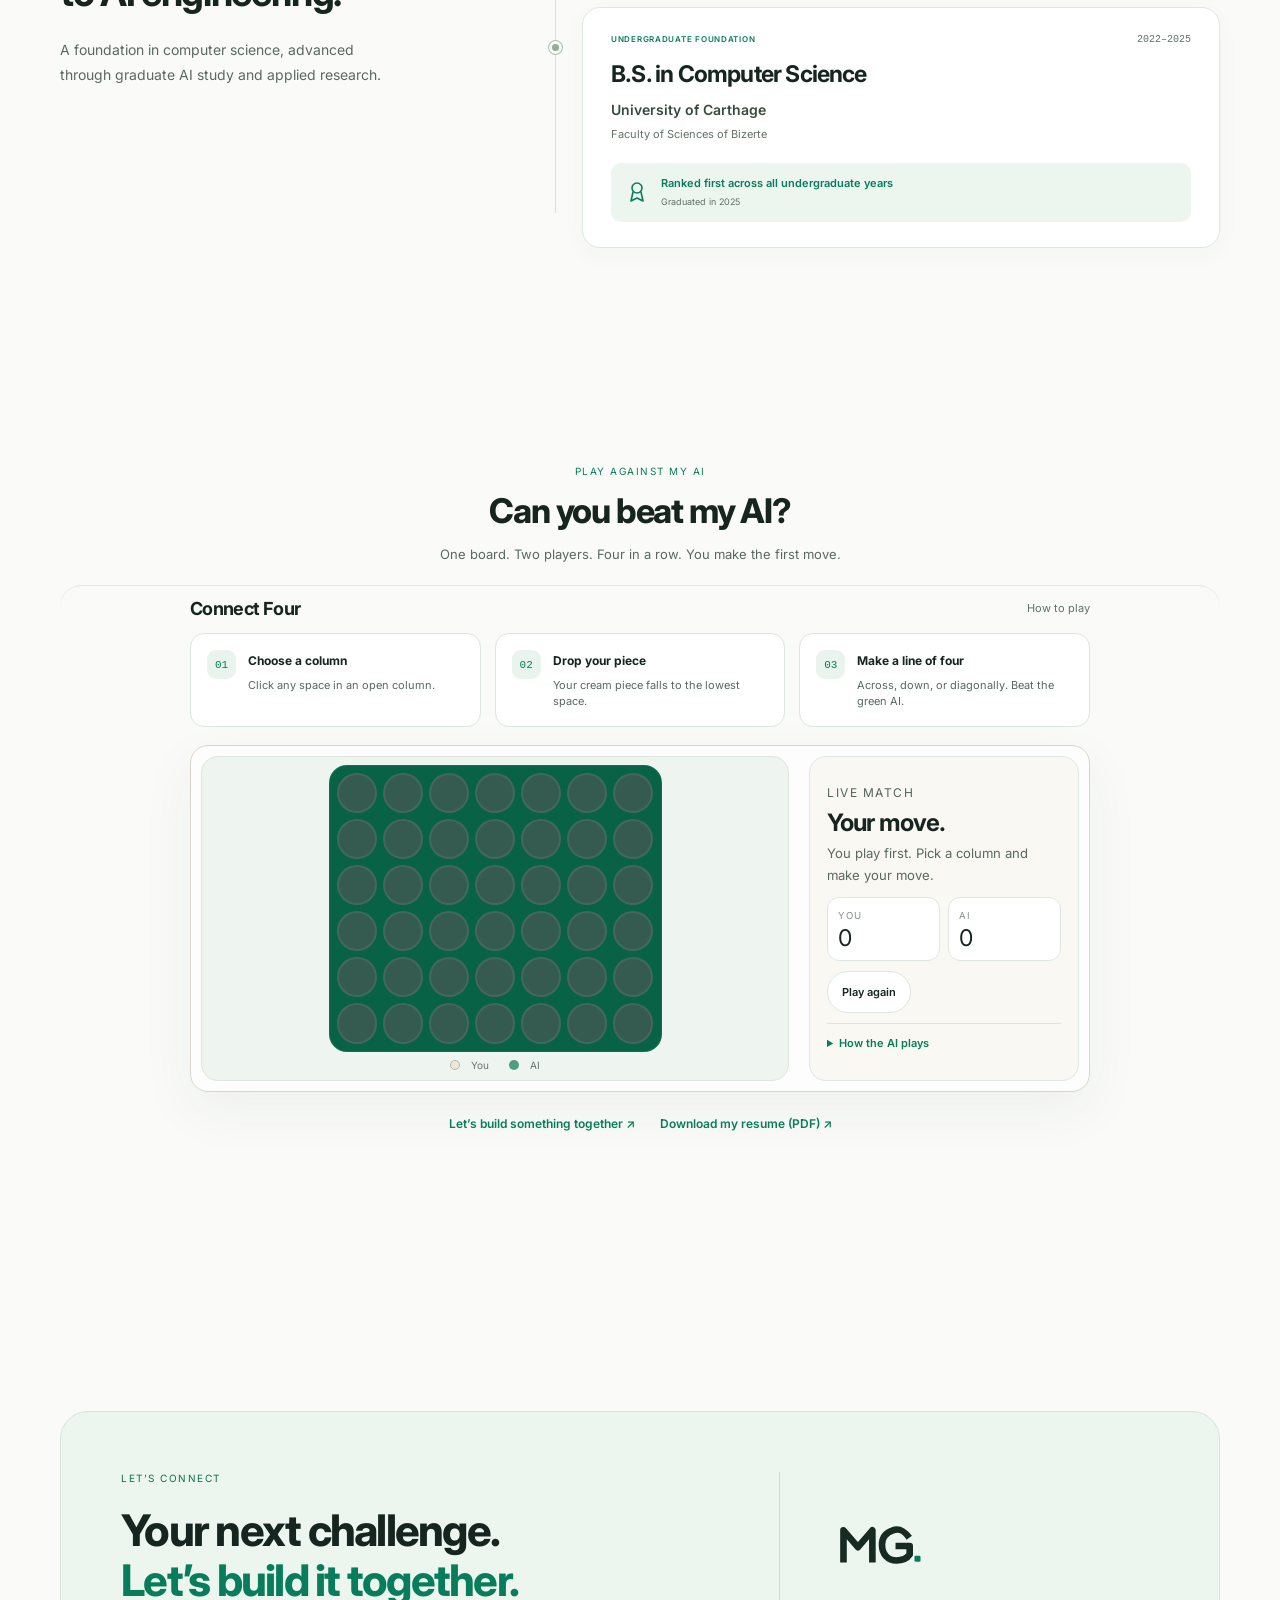
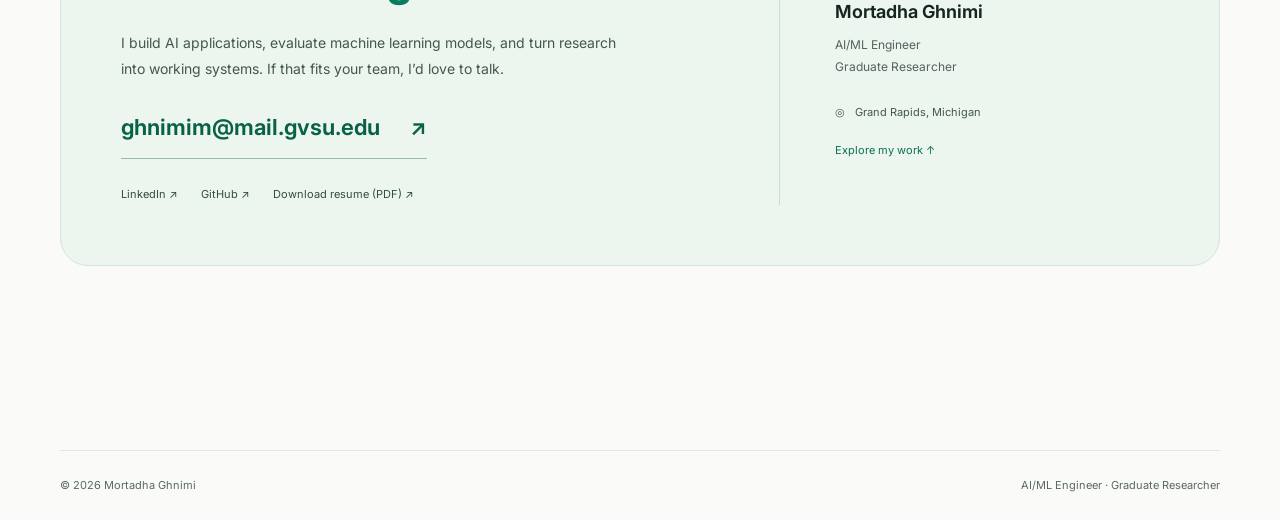
==== commit 7f572d61: "Update HPC historical ranking wording and resume PDF" ====
--- a/index.html
+++ b/index.html
@@ -164,7 +164,7 @@
             <p class="section-focus-description">Two complementary strengths: faster ML computation and cost-aware predictive modeling.</p>
           </header>
           <div class="engineering-gallery engineering-gallery-two">
-            <a class="engineering-card systems-summary-card" id="autoencoder" href="work/ml-systems.html"><span id="hpc" class="systems-anchor"></span><div class="engineering-visual architecture-thumb"><img src="assets/cards/autoencoder.svg" alt="Autoencoder architecture with a sparse input layer and dense reconstruction" loading="lazy"></div><div class="engineering-copy"><p class="project-feature-category">01 / ML systems engineering</p><h3>ML Systems Optimization</h3><p>I optimized a complete autoencoder training epoch and a sparse ML kernel through memory layout, SIMD, parallelism, and cache-aware execution.</p><div class="systems-card-metrics"><span><strong>57.67×</strong><span>autoencoder epoch · #1 HPCBench<br>55.72 s → 0.97 s</span></span><span><strong>68.78×</strong><span>recorded sparse-kernel run<br>6/6 correct</span></span></div><div class="engineering-bottom"><span>C++17 · OpenMP · AVX2/FMA</span><strong>Explore the engineering ↗</strong></div></div></a>
+            <a class="engineering-card systems-summary-card" id="autoencoder" href="work/ml-systems.html"><span id="hpc" class="systems-anchor"></span><div class="engineering-visual architecture-thumb"><img src="assets/cards/autoencoder.svg" alt="Autoencoder architecture with a sparse input layer and dense reconstruction" loading="lazy"></div><div class="engineering-copy"><p class="project-feature-category">01 / ML systems engineering</p><h3>ML Systems Optimization</h3><p>I optimized a complete autoencoder training epoch and a sparse ML kernel through memory layout, SIMD, parallelism, and cache-aware execution.</p><div class="systems-card-metrics"><span><strong>57.67×</strong><span>autoencoder epoch · reached 1st place on HPCBench<br>55.72 s → 0.97 s</span></span><span><strong>68.78×</strong><span>recorded sparse-kernel run<br>6/6 correct</span></span></div><div class="engineering-bottom"><span>C++17 · OpenMP · AVX2/FMA</span><strong>Explore the engineering ↗</strong></div></div></a>
             <a class="engineering-card" id="fraud" href="work/fraud.html"><div class="engineering-visual result-thumb"><img src="assets/fraud/roc-curves.png" alt="Actual study ROC curves comparing healthcare fraud classifiers" loading="lazy"><span>0.946 reported study ROC-AUC</span></div><div class="engineering-copy"><p class="project-feature-category">02 / Cost-sensitive machine learning</p><h3>Healthcare Fraud Detection</h3><p>I worked with my team to turn claims data into provider-level risk signals, comparing four classifiers and balancing missed fraud against investigation cost.</p><div class="systems-card-metrics"><span><strong>74</strong> engineered features</span><span><strong>200</strong> evaluated model fits</span></div><div class="engineering-bottom"><span>Python · scikit-learn · PCA</span><strong>Explore the study ↗</strong></div></div></a>
           </div>
         </div>
